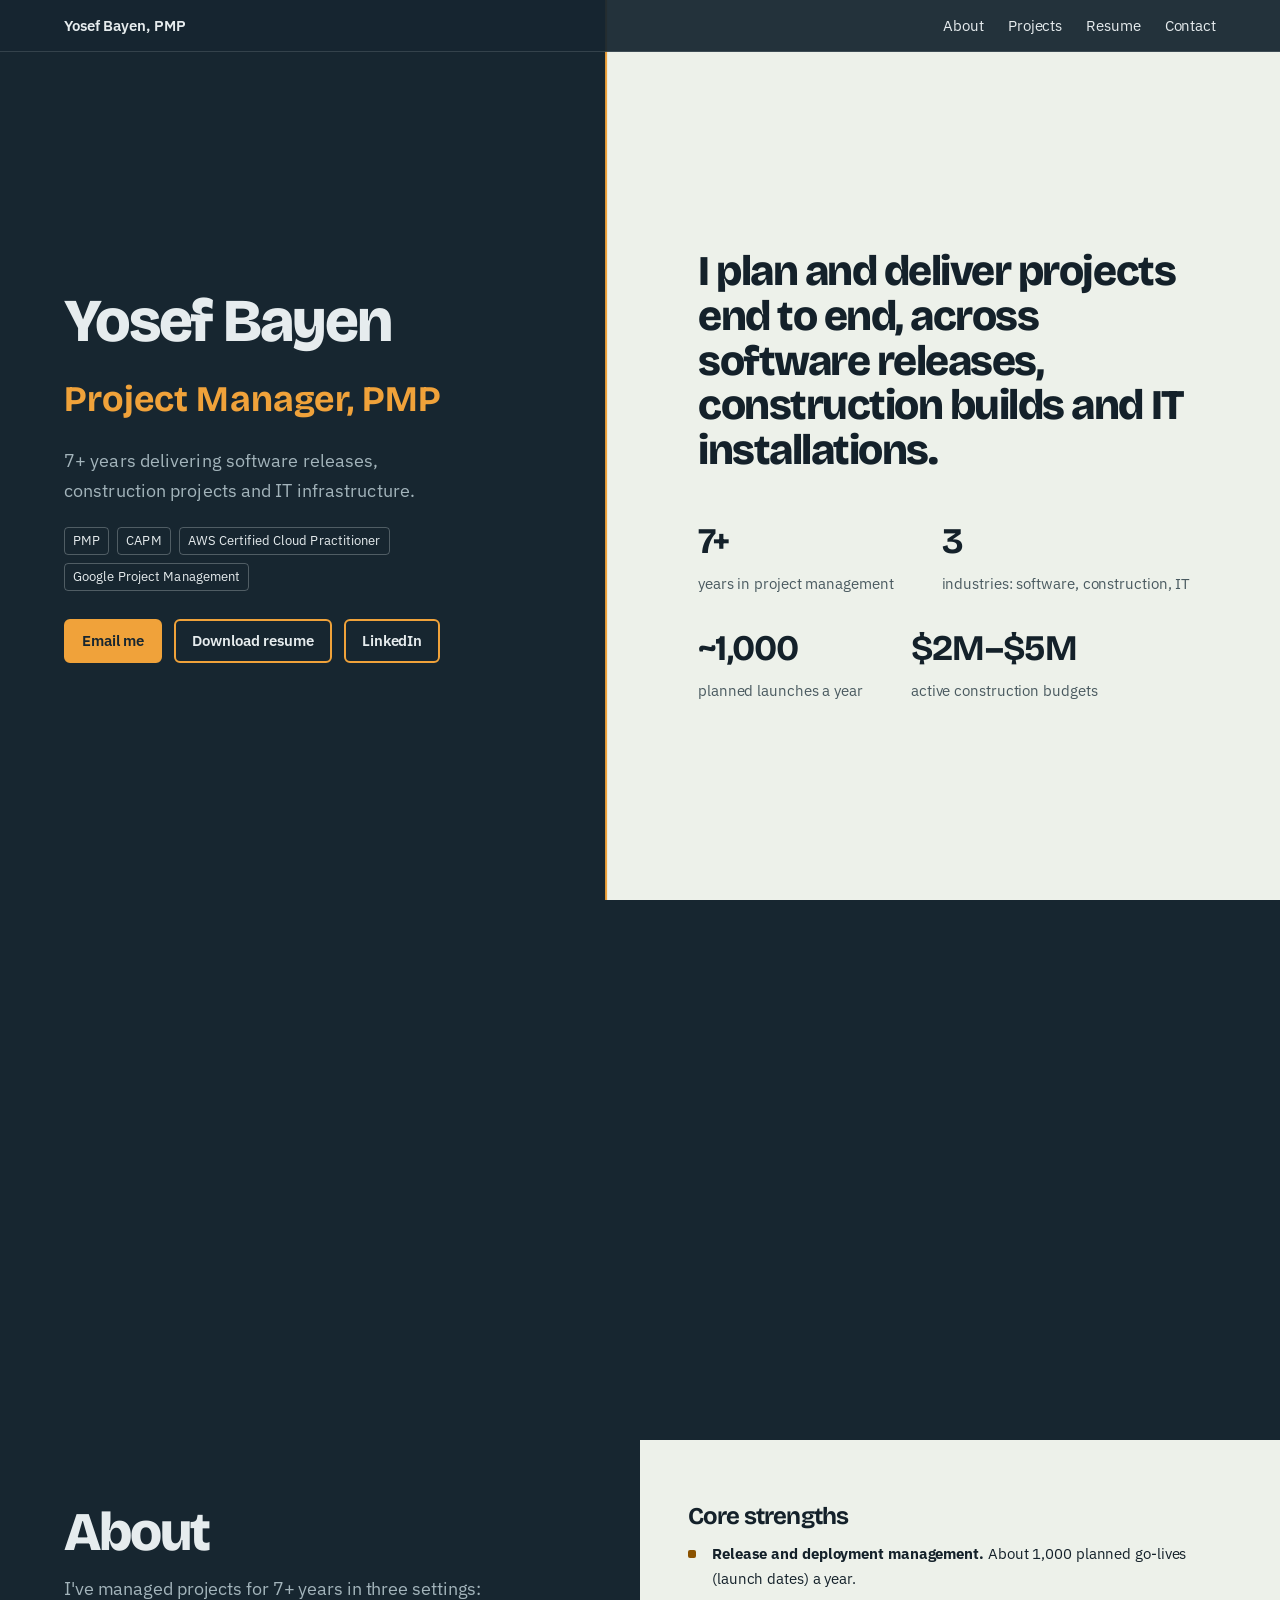
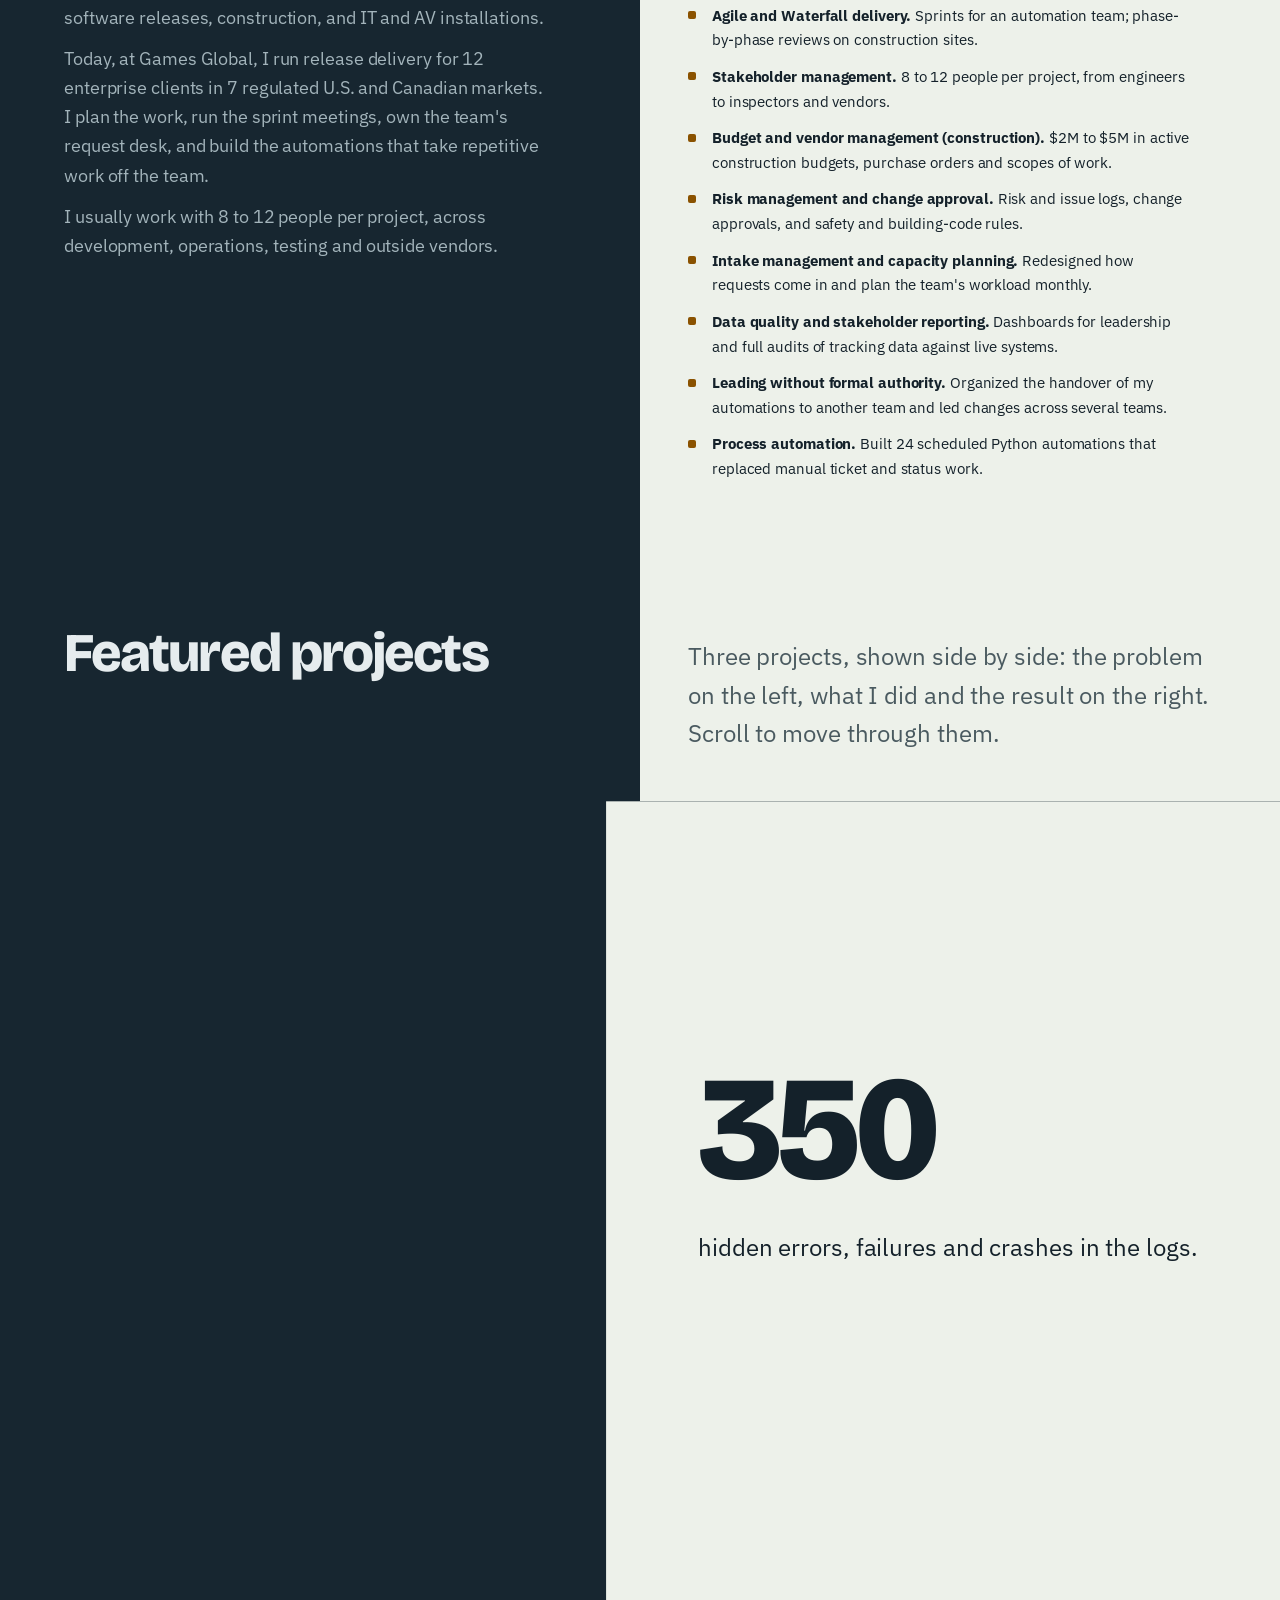
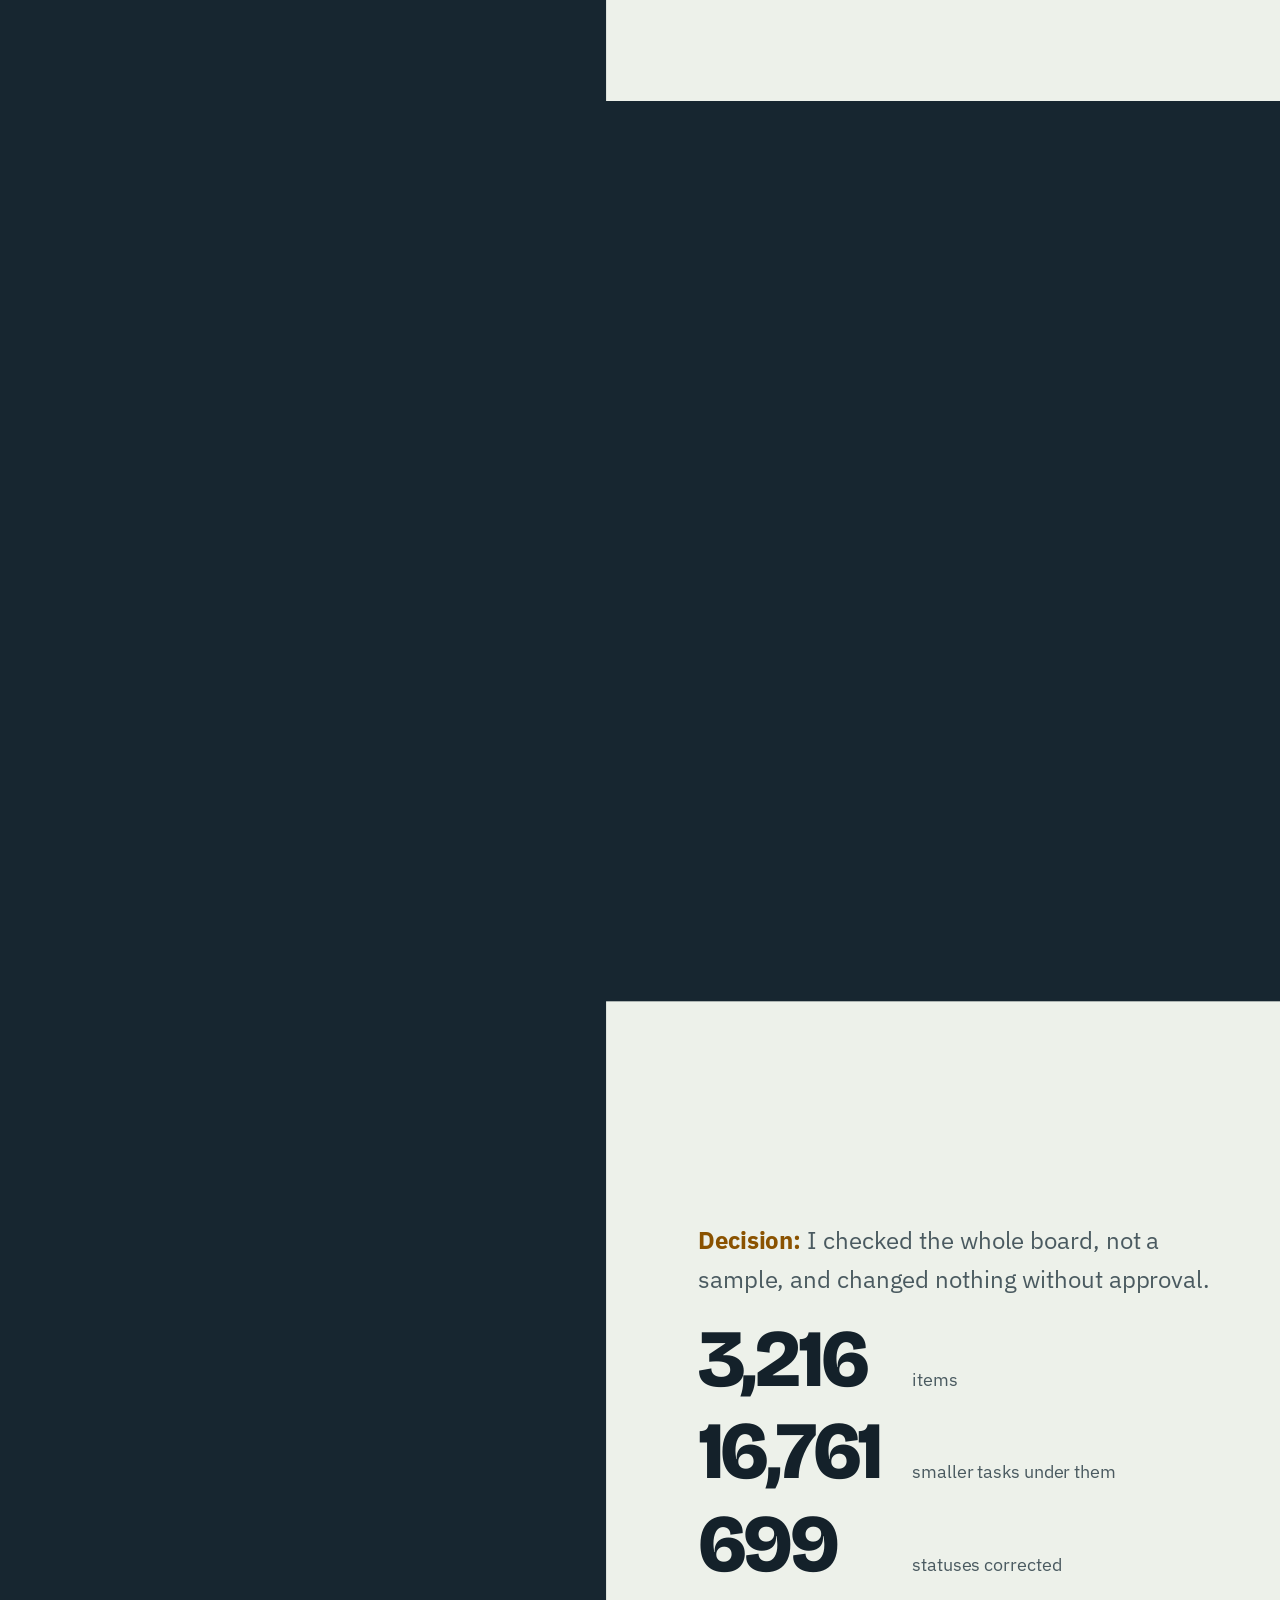
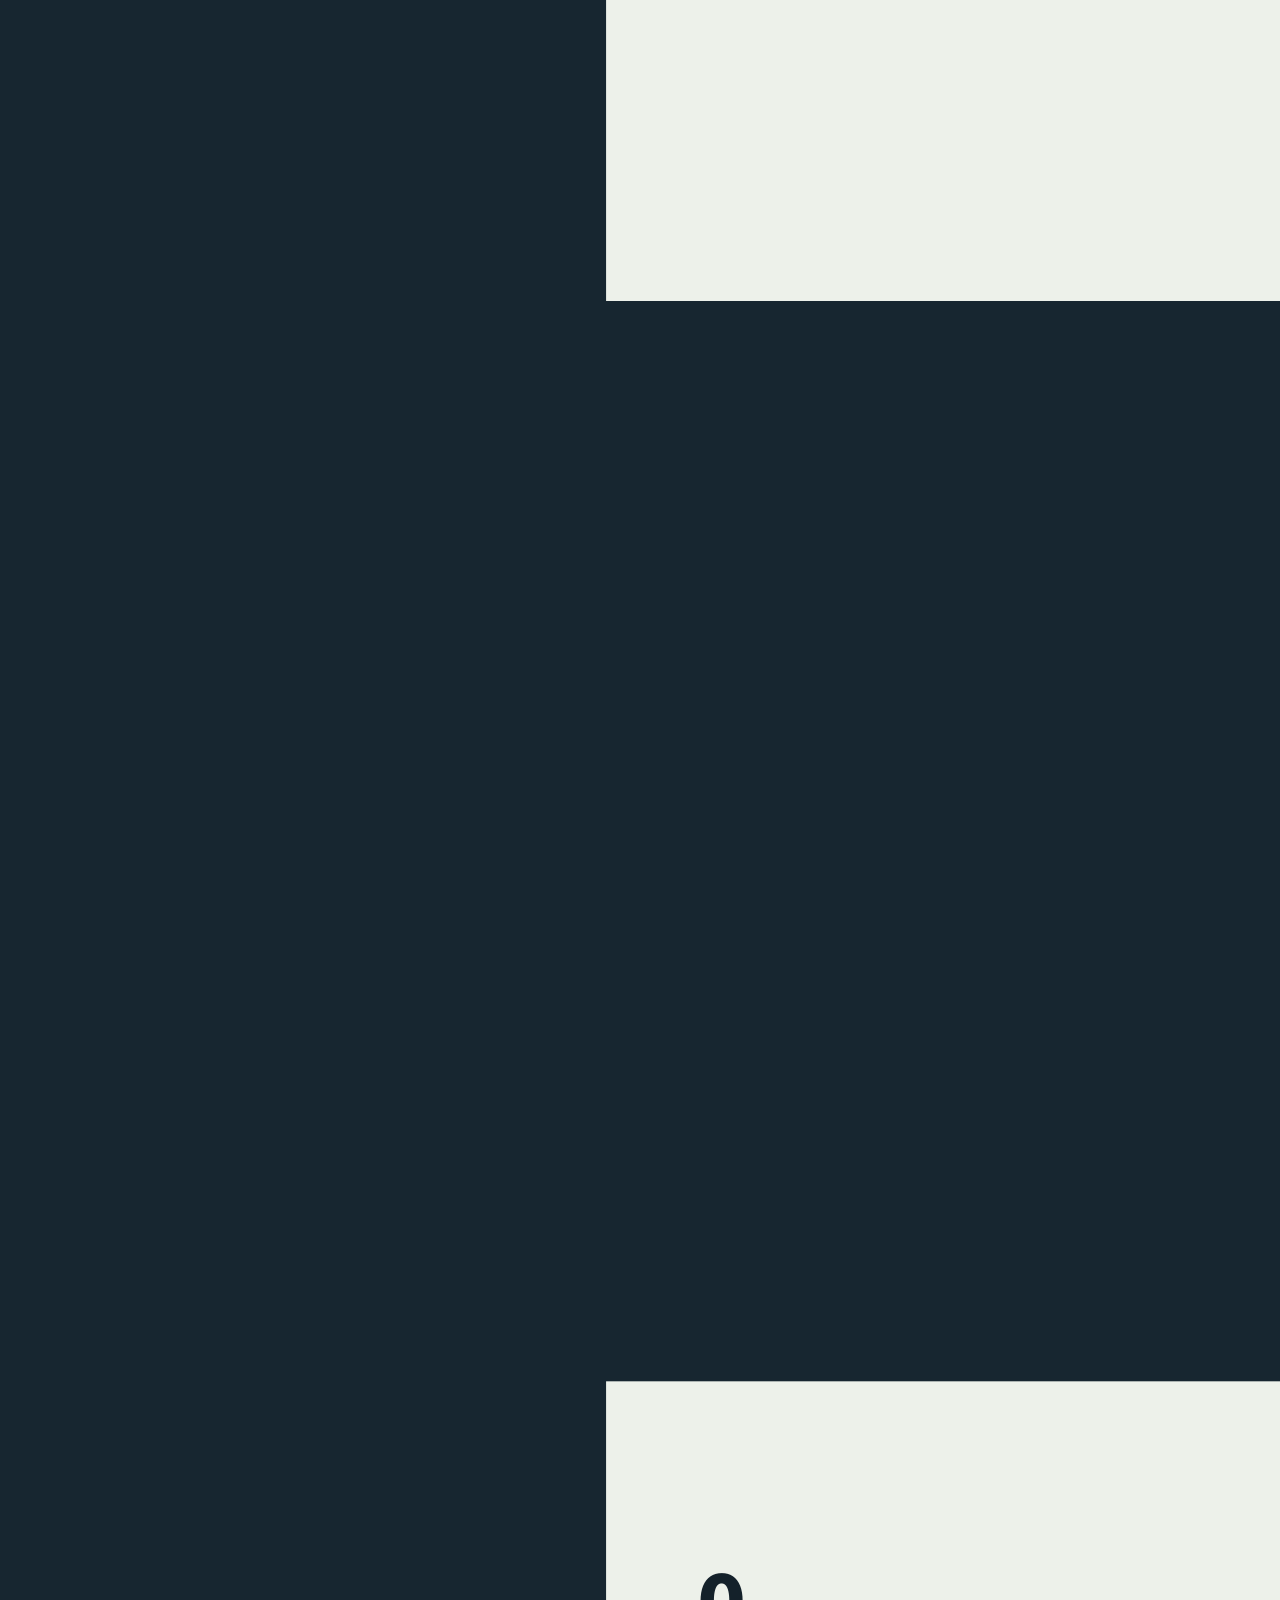
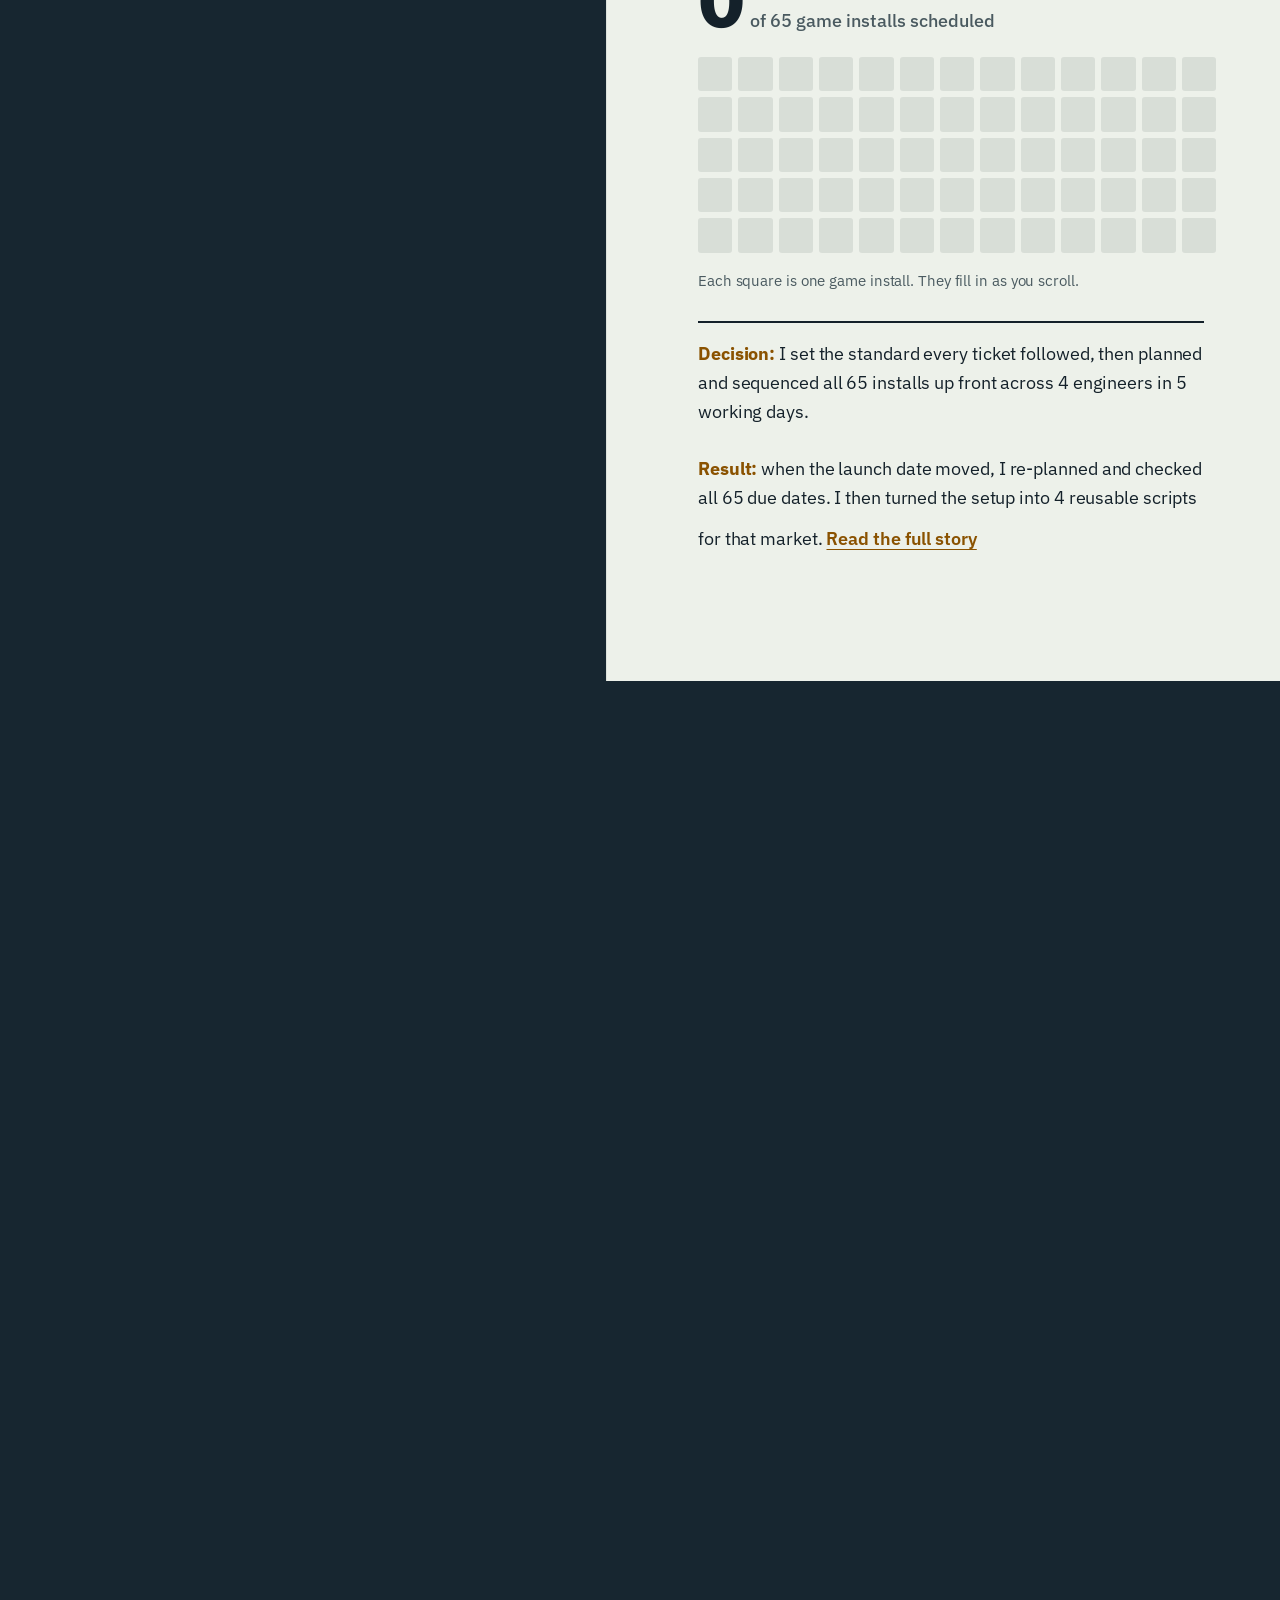
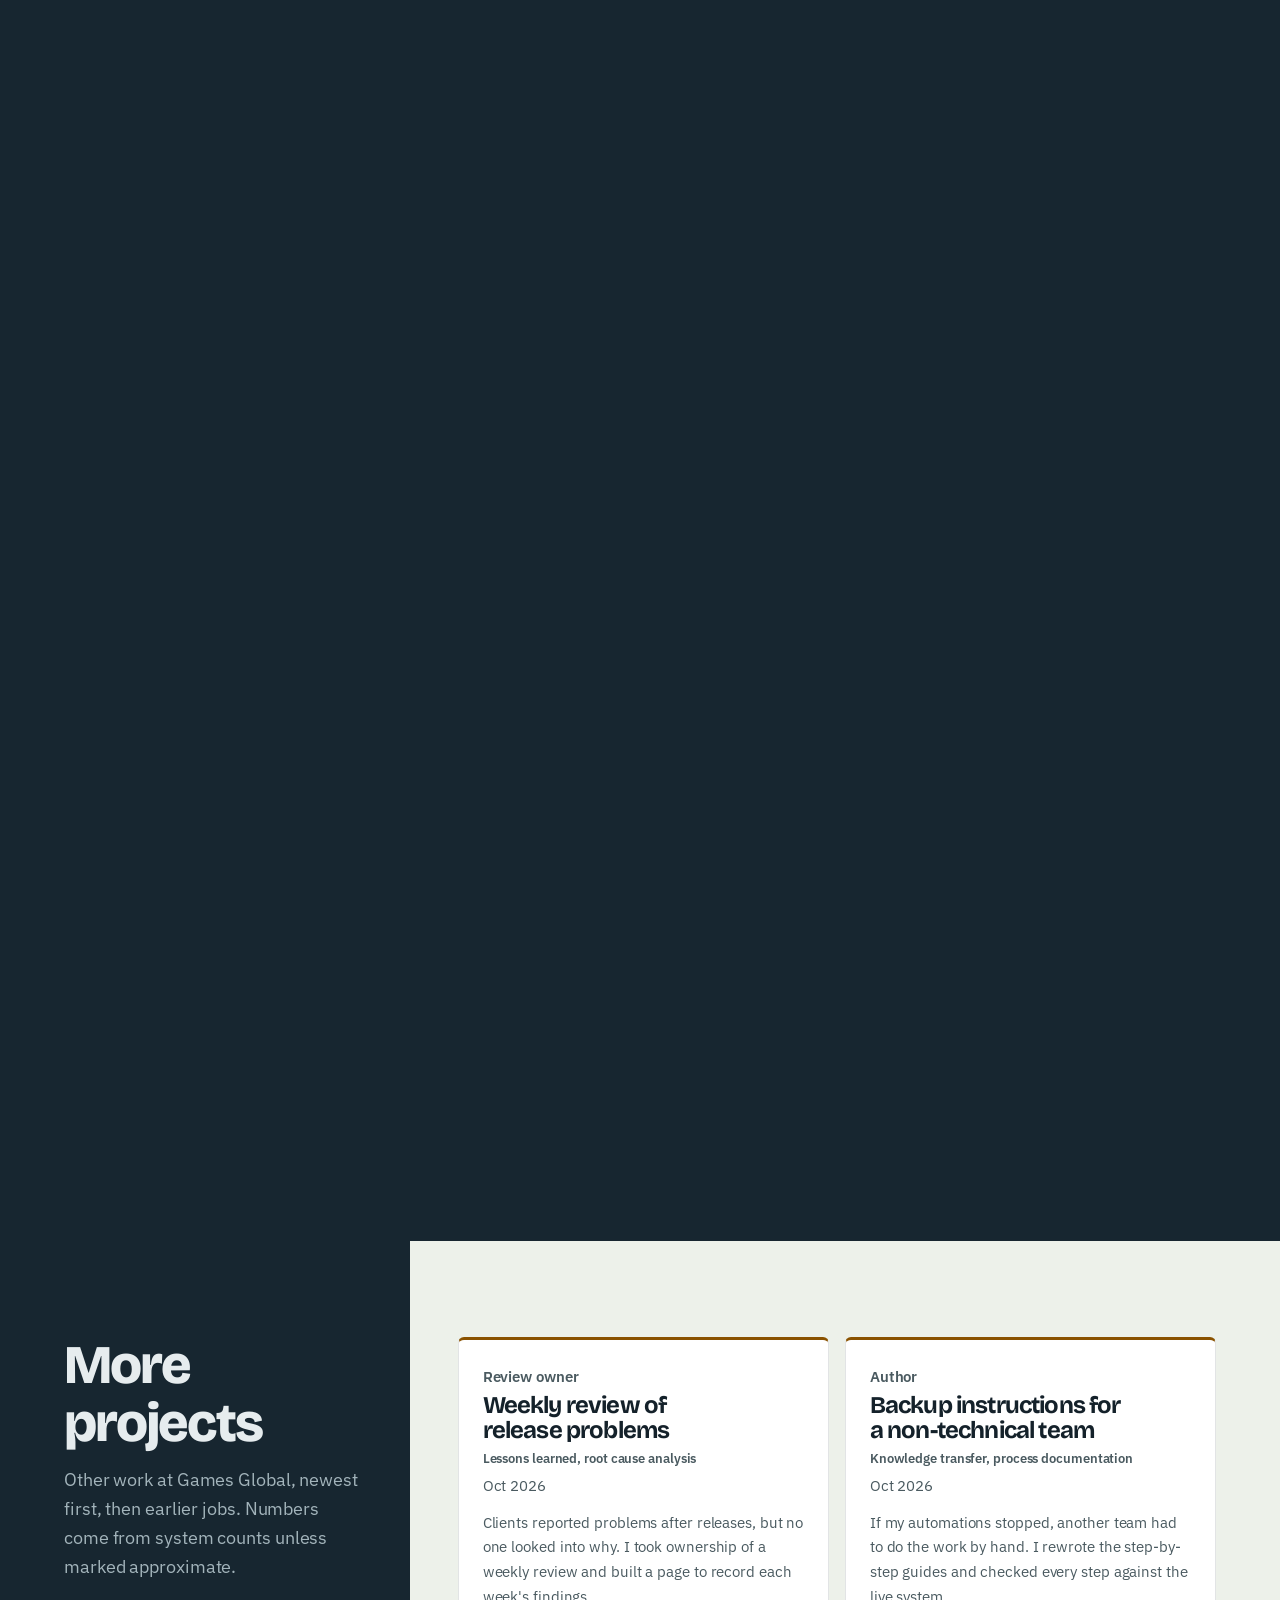
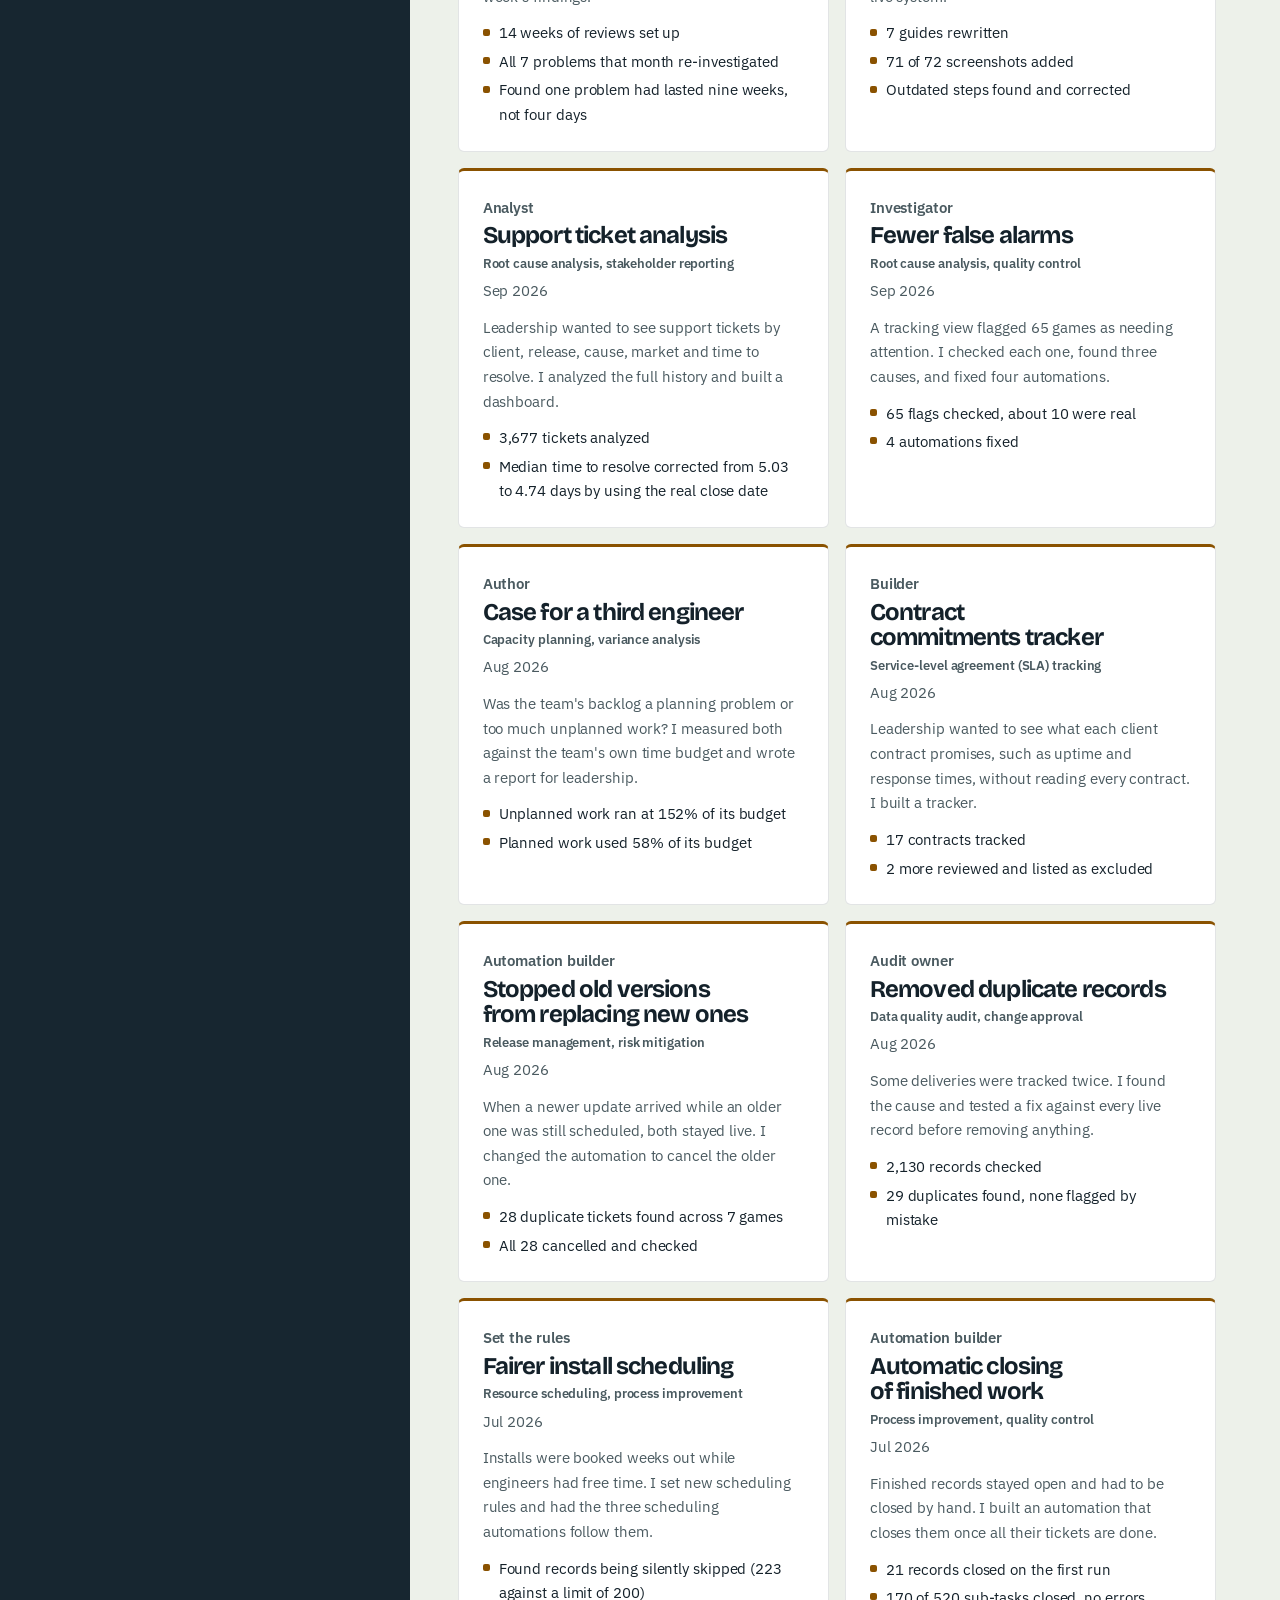
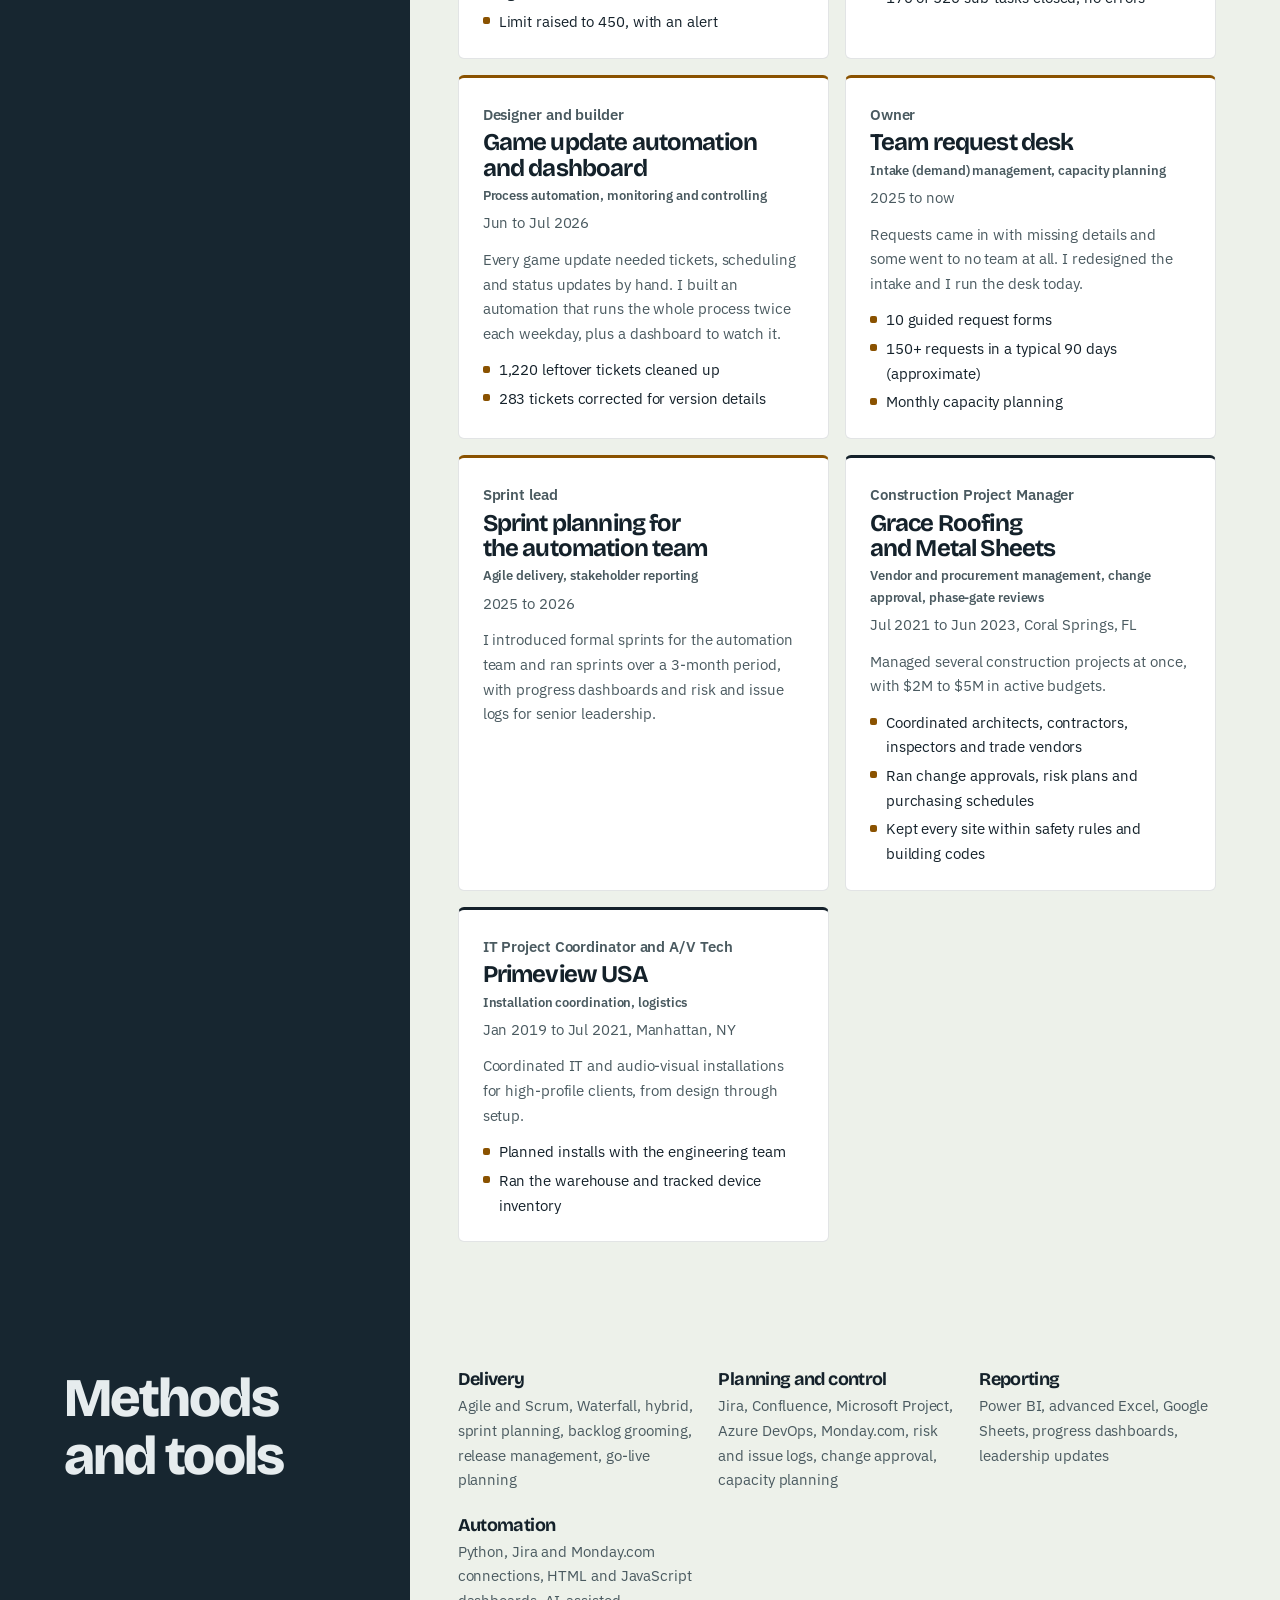
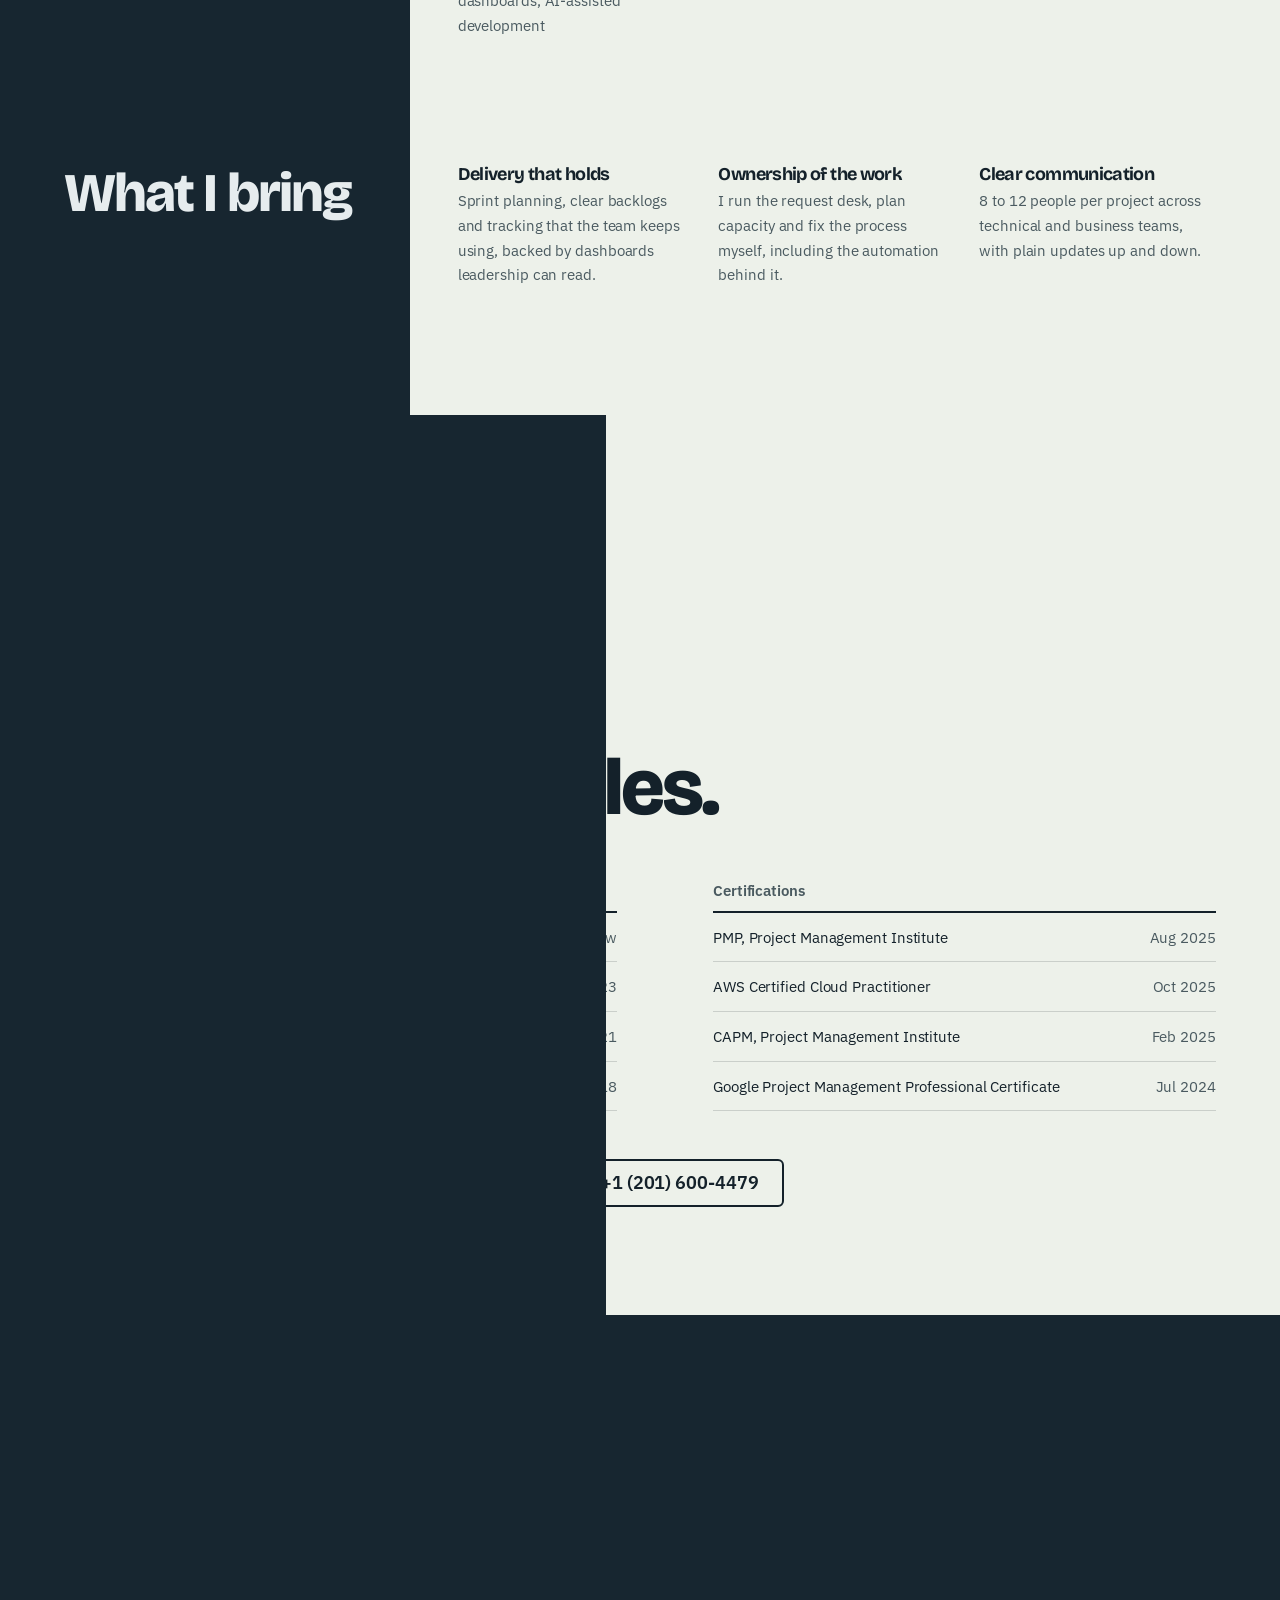
==== index.html @ 8647fb71 "Rebuild portfolio: plain English, original section order, PM vocabulary, resume download, menu, prev" ====
<!doctype html>
<html lang="en">
<head>
<meta charset="utf-8">
<meta name="viewport" content="width=device-width, initial-scale=1, viewport-fit=cover">
<title>Yosef Bayen | Project Manager</title>
<meta name="description" content="Yosef Bayen, PMP. Project manager for software release delivery in regulated markets, with 7+ years of experience.">
<meta property="og:type" content="website">
<meta property="og:title" content="Yosef Bayen | Project Manager, PMP">
<meta property="og:description" content="Yosef Bayen, PMP. Project manager for software release delivery in regulated markets, with 7+ years of experience.">
<meta property="og:url" content="https://ybayen12-beep.github.io/Yosef-s-Portfolio-/">
<meta property="og:image" content="https://ybayen12-beep.github.io/Yosef-s-Portfolio-/og.png">
<meta property="og:image:width" content="1200">
<meta property="og:image:height" content="630">
<meta name="twitter:card" content="summary_large_image">

<link rel="icon" href="data:image/svg+xml,<svg xmlns='http://www.w3.org/2000/svg' viewBox='0 0 32 32'><rect width='16' height='32' fill='%23172630'/><rect x='16' width='16' height='32' fill='%23EDF1EA'/></svg>">
<link rel="preconnect" href="https://fonts.googleapis.com">
<link rel="preconnect" href="https://fonts.gstatic.com" crossorigin>
<link href="https://fonts.googleapis.com/css2?family=Bricolage+Grotesque:opsz,wght@12..96,500;12..96,700;12..96,800&family=IBM+Plex+Sans:wght@400;500;600&display=swap" rel="stylesheet">
<link rel="stylesheet" href="scrollcraft.css">
<style>
  :root {
    --sc-canvas: #172630;  --sc-surface: #1f3340;
    --sc-ink: #e6ecee;     --sc-ink-soft: #a3b4bb;
    --sc-accent: #f0a23a;  --sc-accent-ink: #172630;
    --sc-font-display: "Bricolage Grotesque", system-ui, sans-serif;
    --sc-font-text: "IBM Plex Sans", system-ui, sans-serif;

    --light: #edf1ea; --light-ink: #14212a; --light-soft: #4a5a60; --light-accent: #8a5200;
    --split: 50;
  }

  /* The two grounds. Found is dark, Fixed is light, and the fixed layer is
     clipped at the divider so the balance can tip without moving layout. */
  .found, .fixed { position: absolute; inset: 0; }
  .found { background: var(--sc-canvas); color: var(--sc-ink); }
  .fixed {
    background: var(--light); color: var(--light-ink);
    --sc-ink: var(--light-ink); --sc-ink-soft: var(--light-soft); --sc-accent: var(--light-accent);
    clip-path: inset(0 0 0 calc(var(--split) * 1%));
  }
  .side { position: absolute; top: 0; bottom: 0; display: flex; flex-direction: column; justify-content: center; gap: var(--sc-4); }
  .found .side { left: var(--sc-gutter); width: calc(var(--w, 28vw) - var(--sc-gutter) - var(--sc-6)); }
  .w46 { --w: 46vw; } .w40 { --w: 40vw; } .w34 { --w: 34vw; } .w30 { --w: 30vw; }
  .fixed .side { left: calc(52vw + var(--sc-6)); right: var(--sc-gutter); max-width: 40rem; }

  .when { font-size: var(--sc-t-sm); color: var(--sc-ink-soft); display: flex; gap: var(--sc-3); align-items: center; }
  .status { font-weight: 600; font-size: var(--sc-t-xs); letter-spacing: 0.04em; padding: 2px 8px; border-radius: var(--sc-r-sm); border: 1px solid var(--sc-accent); color: var(--sc-accent); transition: background var(--sc-d-base), color var(--sc-d-base); }
  .is-closed .status { background: var(--sc-accent); color: var(--sc-accent-ink); }

  h1, h2, h3 { font-family: var(--sc-font-display); margin: 0; letter-spacing: var(--sc-track-tight); line-height: var(--sc-leading-tight); text-wrap: balance; }
  .found h2, .found h1 { font-size: var(--sc-t-2xl); font-weight: 700; }
  .found p { margin: 0; color: var(--sc-ink-soft); max-width: 34ch; line-height: 1.68; letter-spacing: 0.005em; }
  .fixed p { margin: 0; max-width: 46ch; }
  .lead-in { font-size: var(--sc-t-lg); color: var(--light-soft); }

  /* Hero: the two headlines read across the divider as one sentence. */
  .hero-name { font-size: clamp(2.4rem, 1.4rem + 3vw, 4.4rem) !important; font-weight: 800 !important; }
  .hero-title { font-family: var(--sc-font-display); font-size: var(--sc-t-xl) !important; font-weight: 700; color: var(--sc-accent) !important; letter-spacing: var(--sc-track-snug); }
  .side { padding-top: 3.25rem; }
  .hero-fix { font-size: clamp(1.6rem, min(1.2rem + 1.8vw, 5.2vh), 3rem); font-weight: 800; font-family: var(--sc-font-display); letter-spacing: var(--sc-track-tight); line-height: var(--sc-leading-tight); color: var(--light-ink); }
  .facts { display: flex; flex-wrap: wrap; gap: var(--sc-5) var(--sc-7); margin-top: var(--sc-5); }
  .facts div { font-size: var(--sc-t-sm); color: var(--light-soft); }
  .facts strong { display: block; font-family: var(--sc-font-display); font-size: var(--sc-t-xl); color: var(--light-ink); letter-spacing: var(--sc-track-snug); }

  .big { display: inline-block; font-family: var(--sc-font-display); font-weight: 800; font-size: clamp(4rem, 2rem + 9vw, 10rem); line-height: 1; letter-spacing: -0.045em; padding-bottom: 0.06em; font-variant-numeric: tabular-nums; }
  .big-label { font-size: var(--sc-t-lg); max-width: 30ch; }
  .fix-line { border-top: 2px solid var(--light-ink); padding-top: var(--sc-4); margin-top: var(--sc-3) !important; }
  .fix-line b { color: var(--light-accent); }

  .scale { display: grid; grid-template-columns: auto 1fr; gap: var(--sc-2) var(--sc-6); align-items: baseline; padding: 0.1em 0.2em 0.1em 0; }
  .scale strong { font-family: var(--sc-font-display); font-weight: 800; font-size: clamp(2.6rem, 1.4rem + 4.6vw, 6rem); letter-spacing: -0.04em; line-height: 1.04; }
  .scale span { font-size: var(--sc-t-base); color: var(--light-soft); }

  /* Peak: the launch board. Blocks land as the act scrolls. */
  .board { display: grid; grid-template-columns: repeat(13, 1fr); gap: 6px; max-width: 34rem; }
  .board i { aspect-ratio: 1; border-radius: 3px; background: color-mix(in oklab, var(--light-ink) 9%, transparent); transform: scale(0.6); opacity: 0.5; transition: transform 260ms var(--sc-ease-out), opacity 260ms var(--sc-ease-out), background-color 260ms; }
  .board i.on { background: var(--light-ink); transform: none; opacity: 1; }
  .board.moved i.on { background: var(--light-accent); }
  .board-key { font-size: var(--sc-t-sm); color: var(--light-soft); }
  .tally { font-family: var(--sc-font-display); font-weight: 800; font-size: var(--sc-t-3xl); letter-spacing: -0.04em; line-height: 1; font-variant-numeric: tabular-nums; }
  .tally small { font-family: var(--sc-font-text); font-weight: 500; font-size: var(--sc-t-base); letter-spacing: 0; color: var(--light-soft); margin-left: var(--sc-2); }

  /* Close: the fixed side owns the screen. */
  .close .fixed .side { left: var(--sc-gutter); right: var(--sc-gutter); max-width: none; display: grid; grid-template-columns: 1.1fr 1fr; gap: var(--sc-7) var(--sc-9); align-content: center; }
  .close h2 { font-size: var(--sc-t-3xl); font-weight: 800; grid-column: 1 / -1; max-width: 18ch; }
  .roles, .certs { list-style: none; margin: 0; padding: 0; border-top: 2px solid var(--light-ink); }
  .roles li, .certs li { display: flex; justify-content: space-between; gap: var(--sc-5); padding: var(--sc-3) 0; border-bottom: 1px solid color-mix(in oklab, var(--light-ink) 16%, transparent); font-size: var(--sc-t-sm); }
  .roles b { font-weight: 600; }
  .roles span:last-child, .certs span:last-child { color: var(--light-soft); white-space: nowrap; }
  .col-h { font-size: var(--sc-t-sm); font-weight: 600; margin: 0 0 var(--sc-2) !important; color: var(--light-soft); }
  .ask { grid-column: 1 / -1; display: flex; flex-wrap: wrap; gap: var(--sc-3); align-items: center; }
  .btn { display: inline-flex; align-items: center; min-height: 48px; padding: 0 var(--sc-5); border-radius: var(--sc-r-sm); font-weight: 600; text-decoration: none; border: 2px solid var(--light-ink); color: var(--light-ink); }
  .btn--solid { background: var(--light-ink); color: var(--light); }
  .btn:hover { background: var(--light-accent); border-color: var(--light-accent); color: var(--light); }
  a:focus-visible { outline: 3px solid var(--light-accent); outline-offset: 3px; }

  /* The divider is the chrome: both labels and the open-ticket count. */
  .divider { position: fixed; inset: 0 auto 0 0; width: 0; z-index: var(--sc-z-chrome); pointer-events: none; will-change: transform; transition: opacity var(--sc-d-slow); }
  .divider::before { content: ""; position: absolute; inset: 0 auto 0 -1px; width: 2px; background: var(--sc-accent); }
  .divider .lab { position: absolute; top: 4.25rem; font-size: var(--sc-t-xs); font-weight: 600; letter-spacing: 0.06em; white-space: nowrap; }
  .divider .lab--l { right: var(--sc-4); color: var(--sc-ink); }
  .divider .lab--r { left: var(--sc-4); color: var(--light-ink); }
  .divider .count { position: absolute; top: 50%; left: 0; transform: translate(-50%, -50%); background: var(--sc-accent); color: var(--sc-accent-ink); font-weight: 600; font-size: var(--sc-t-xs); padding: 6px 10px; border-radius: var(--sc-r-pill); white-space: nowrap; font-variant-numeric: tabular-nums; }
  .divider.gone { opacity: 0; }

  @media (max-width: 760px) {
    .fixed { clip-path: inset(calc(var(--split) * 1%) 0 0 0); }
    .side { justify-content: flex-start; gap: var(--sc-3); }
    .found .side { left: var(--sc-gutter); right: var(--sc-gutter); width: auto; top: var(--sc-8); bottom: auto; }
    .fixed .side { left: var(--sc-gutter); right: var(--sc-gutter); top: calc(50svh + var(--sc-6)); bottom: auto; }
    .found h2, .found h1 { font-size: var(--sc-t-xl); }
    .hero-name { font-size: clamp(2rem, 1.4rem + 2.4vw, 2.6rem) !important; }
    .hero-fix { font-size: var(--sc-t-lg) !important; }
    .hero-title { font-size: var(--sc-t-lg) !important; }
    .found .side { top: var(--sc-6) !important; max-height: calc(var(--split) * 1svh - var(--sc-8)); overflow: hidden; }
    .found p { font-size: var(--sc-t-sm); max-width: none; }
    .fixed p, .big-label { font-size: var(--sc-t-sm); }
    .lead-in { font-size: var(--sc-t-sm); }
    .big { font-size: 4.2rem; }
    .scale strong { font-size: 2.2rem; }
    .scale span { font-size: var(--sc-t-sm); }
    .facts { gap: var(--sc-3) var(--sc-5); margin-top: var(--sc-2); }
    .facts strong { font-size: var(--sc-t-lg); }
    .tally { font-size: var(--sc-t-2xl); }
    .tally small { display: block; margin: 4px 0 0; font-size: var(--sc-t-sm); }
    .board { gap: 4px; max-width: none; }
    .divider { inset: 0 0 auto 0; height: 0; width: auto; }
    .divider::before { inset: -1px 0 auto 0; height: 2px; width: auto; }
    .divider .lab { top: auto; }
    .divider .lab--l { right: auto; left: var(--sc-gutter); bottom: var(--sc-2); }
    .divider .lab--r { left: var(--sc-gutter); top: var(--sc-2); }
    .divider .count { left: auto; right: var(--sc-gutter); top: 0; transform: translateY(-50%); }
    .close .fixed .side { top: var(--sc-6); bottom: auto; grid-template-columns: 1fr; gap: var(--sc-4); }
    .close h2 { font-size: var(--sc-t-xl); }
    .roles li, .certs li { padding: 5px 0; font-size: var(--sc-t-xs); }
    .btn { min-height: 44px; padding: 0 var(--sc-4); font-size: var(--sc-t-sm); }
  }
  @media (prefers-reduced-motion: reduce) {
    .board i { transition: none; transform: none; }
  }

  /* The full log keeps the split: problem column on the dark ground, fix column on the light. */
  .log { position: relative; z-index: 2; padding: var(--sc-8) 0 var(--sc-9); background: linear-gradient(90deg, var(--sc-canvas) 0 32vw, var(--light) 32vw 100%); }
  .log-head, .row { display: grid; grid-template-columns: 32vw 1fr; }
  .log-l { padding: var(--sc-6) var(--sc-7) var(--sc-6) var(--sc-gutter); color: var(--sc-ink); }
  .log-r { padding: var(--sc-6) var(--sc-gutter) var(--sc-6) var(--sc-7); color: var(--light-ink); --sc-ink: var(--light-ink); --sc-ink-soft: var(--light-soft); max-width: 52rem; }
  .log-head h2 { font-size: var(--sc-t-2xl); font-weight: 800; }
  .log-head p { margin: var(--sc-3) 0 0; color: var(--sc-ink-soft); max-width: 34ch; }
  .log-head .log-r p { color: var(--light-soft); max-width: 46ch; }
  .log-head--sub { margin-top: var(--sc-8); }
  .row { border-top: 1px solid color-mix(in oklab, var(--light-ink) 14%, transparent); }
  .row .log-l { border-top: 1px solid color-mix(in oklab, var(--sc-ink) 14%, transparent); margin-top: -1px; }
  .row h3 { font-size: var(--sc-t-lg); font-weight: 700; margin-top: var(--sc-2); }
  .row .log-l p { margin: var(--sc-2) 0 0; color: var(--sc-ink-soft); font-size: var(--sc-t-sm); max-width: 36ch; }
  .row .log-r p { margin: 0 0 var(--sc-3); max-width: 60ch; }
  .row ul { margin: 0; padding: 0; list-style: none; display: grid; gap: var(--sc-2); }
  .row li { position: relative; padding-left: var(--sc-5); font-size: var(--sc-t-sm); }
  .row li::before { content: ""; position: absolute; left: 0; top: 0.55em; width: 8px; height: 8px; border-radius: 2px; background: var(--light-accent); }
  .tools p { font-size: var(--sc-t-sm); }
  .when .role { color: var(--sc-accent); font-weight: 600; }
  .story { display: inline-block; margin-top: var(--sc-3); font-weight: 600; color: var(--light-accent); }
  .divider.in-log .count, .divider.in-log .lab { opacity: 0; }
  .divider.in-hero .lab { opacity: 0; }
  .divider .lab { transition: opacity var(--sc-d-base); }
  .log--half { background: linear-gradient(90deg, var(--sc-canvas) 0 50vw, var(--light) 50vw 100%); padding: var(--sc-6) 0 var(--sc-8); }
  .log--half .log-head, .log--half .row { grid-template-columns: 50vw 1fr; }
  .log--half .row h3 { margin-top: 0; }
  [id] { scroll-margin-top: 3.5rem; }

  @media (max-width: 760px) {
    .log { background: var(--light); padding: 0; }
    .log-head, .row { grid-template-columns: 1fr; }
    .log-l { background: var(--sc-canvas); padding: var(--sc-5) var(--sc-gutter); }
    .log-r { padding: var(--sc-5) var(--sc-gutter) var(--sc-6); }
    .row .log-l p, .log-head p { max-width: none; }
    .divider.in-log { opacity: 0; }
    .log-r:empty { display: none; }
    .log--half { background: var(--light); }
    .log--half .log-head, .log--half .row { grid-template-columns: 1fr; }
    .log--half .row h3, .log--half .log-head .log-l { text-align: left; }
    .log--half .log-head p { margin-left: 0; }
  }

  /* Top menu: name, sections, resume and contact, always one tap away. */
  .topnav { position: fixed; inset: 0 0 auto 0; z-index: calc(var(--sc-z-chrome) + 1); display: flex; justify-content: space-between; align-items: center; gap: var(--sc-4); padding: 0 var(--sc-gutter); height: 3.25rem; background: color-mix(in oklab, var(--sc-canvas) 94%, transparent); color: #e6ecee; font-size: var(--sc-t-sm); border-bottom: 1px solid color-mix(in oklab, #e6ecee 14%, transparent); }
  .topnav a { text-decoration: none; color: inherit; }
  .topnav a:hover { color: #f0a23a; }
  .topnav__name { font-weight: 600; }
  .topnav__links { display: flex; gap: var(--sc-5); }
  .topnav a:focus-visible { outline: 3px solid #f0a23a; outline-offset: 3px; }
  .hero-cta { display: flex; flex-wrap: wrap; gap: var(--sc-3); margin-top: var(--sc-3); }
  .hbtn { display: inline-flex; align-items: center; min-height: 44px; padding: 0 var(--sc-4); border-radius: var(--sc-r-sm); border: 2px solid #f0a23a; color: #e6ecee; font-weight: 600; text-decoration: none; font-size: var(--sc-t-sm); }
  .hbtn--solid { background: #f0a23a; color: #172630; }
  .hbtn:hover { background: #e6ecee; border-color: #e6ecee; color: #172630; }
  .hbtn:focus-visible { outline: 3px solid #f0a23a; outline-offset: 3px; }
  @media (max-width: 760px) {
    .topnav { height: 2.75rem; }
    .side { padding-top: 0; }
    .topnav__name { display: none; }
    .topnav__links { gap: var(--sc-4); width: 100%; justify-content: space-between; }
    .found .side { top: calc(var(--sc-6) + 2.75rem) !important; }
    .hero-cta { margin-top: var(--sc-1); }
    .hbtn { min-height: 40px; padding: 0 var(--sc-3); font-size: var(--sc-t-xs); }
    .close .fixed .side { top: calc(var(--sc-6) + 2.75rem); }
  }

  /* About, cards, tools: the original site's layout inside the split. */
  .log--half .log-head .log-l p { max-width: 44ch; }
  .log--half .log-head .log-l p + p { margin-top: var(--sc-3); }
  .col-title { font-size: var(--sc-t-lg); font-weight: 700; margin-bottom: var(--sc-3); }
  .strengths { list-style: none; margin: 0; padding: 0; display: grid; gap: var(--sc-3); max-width: 46ch; }
  .strengths li { font-size: var(--sc-t-sm); padding-left: var(--sc-5); position: relative; }
  .strengths li::before { content: ""; position: absolute; left: 0; top: 0.55em; width: 8px; height: 8px; border-radius: 2px; background: var(--light-accent); }
  .log--intro { padding: var(--sc-4) 0; }
  .log--intro .log-r .lead-in { max-width: 44ch; color: var(--light-soft); }
  .log--cards .log-r { max-width: none; }
  .cards { display: grid; grid-template-columns: repeat(auto-fill, minmax(18rem, 1fr)); gap: var(--sc-4); }
  .card { background: #fff; border: 1px solid color-mix(in oklab, var(--light-ink) 12%, transparent); border-top: 3px solid var(--light-accent); border-radius: var(--sc-r-sm); padding: var(--sc-5); }
  .card--past { border-top-color: var(--light-ink); }
  .card-role { font-size: var(--sc-t-xs); font-weight: 600; color: var(--light-accent); margin: 0 0 var(--sc-1) !important; }
  .card h3 { font-size: var(--sc-t-lg); font-weight: 700; margin: 0; }
  .card-date { font-size: var(--sc-t-xs); color: var(--light-soft); margin: var(--sc-1) 0 var(--sc-3) !important; }
  .card p { font-size: var(--sc-t-sm); margin: 0; }
  .card ul { list-style: none; margin: var(--sc-3) 0 0; padding: 0; display: grid; gap: var(--sc-1); }
  .card li { font-size: var(--sc-t-sm); padding-left: var(--sc-4); position: relative; }
  .card li::before { content: ""; position: absolute; left: 0; top: 0.55em; width: 7px; height: 7px; border-radius: 2px; background: var(--light-accent); }
  .toolgrid { display: grid; grid-template-columns: repeat(auto-fit, minmax(13rem, 1fr)); gap: var(--sc-5); }
  .toolgrid h3 { font-size: var(--sc-t-base); font-weight: 700; margin-bottom: var(--sc-1); }
  .toolgrid p { font-size: var(--sc-t-sm); color: var(--light-soft); margin: 0; }
  .hero-certs { display: flex; flex-wrap: wrap; gap: var(--sc-2); margin: var(--sc-1) 0 0 !important; }
  .hero-certs span { font-size: var(--sc-t-xs); border: 1px solid color-mix(in oklab, #e6ecee 28%, transparent); border-radius: 4px; padding: 2px 8px; color: #e6ecee; }
  @media (max-width: 760px) {
    .log--half .log-head .log-l p { margin-left: 0; max-width: none; }
    .log--cards { background: var(--light); }
    .cards { grid-template-columns: 1fr; }
    .hero-certs { display: none; }
  }
  .fix-line--2 { border-top: 0; padding-top: 0; }
  .lead-in b, .fix-line b { color: var(--light-accent); }
  .card-tags { font-size: var(--sc-t-xs) !important; color: var(--light-soft); font-weight: 600; margin: var(--sc-1) 0 0 !important; }
  .pm-tags { font-size: var(--sc-t-xs); font-weight: 600; color: var(--sc-accent); letter-spacing: 0.02em; margin: 0 !important; }
</style>
</head>
<body>

<nav class="topnav" aria-label="Main">
  <a class="topnav__name" href="#top">Yosef Bayen, PMP</a>
  <div class="topnav__links">
    <a href="#about">About</a>
    <a href="#projects">Projects</a>
    <a href="Yosef-Bayen-Resume.pdf" download>Resume</a>
    <a href="#contact">Contact</a>
  </div>
</nav>

<div class="divider" aria-hidden="true">
  <span class="lab lab--l">The problem</span>
  <span class="lab lab--r">What I did</span>
</div>

<main id="top">

  <!-- A1 hero: the split, established. Greet cues so the landing screen is full. -->
  <section data-sc-act="pin" data-sc-span="1.6" aria-label="Introduction">
    <div data-sc-stage>
      <div class="found w46">
        <div class="side" data-sc-cue="0 1 0 0.2">
          <h1 class="hero-name" data-sc-kinetic="lines">Yosef Bayen</h1>
          <p class="hero-title">Project Manager, PMP</p>
          <p>7+ years delivering software releases, construction projects and IT infrastructure.</p>
          <p class="hero-certs"><span>PMP</span><span>CAPM</span><span>AWS Certified Cloud Practitioner</span><span>Google Project Management</span></p>
          <div class="hero-cta"><a class="hbtn hbtn--solid" href="mailto:ybayen12@gmail.com">Email me</a><a class="hbtn" href="Yosef-Bayen-Resume.pdf" download>Download resume</a><a class="hbtn" href="https://www.linkedin.com/in/yosef-bayen-pmp-3b3341198/" target="_blank" rel="noopener">LinkedIn</a></div>
        </div>
      </div>
      <div class="fixed">
        <div class="side" data-sc-cue="0 1 0 0.2">
          <p class="hero-fix">I plan and deliver projects end to end, across software releases, construction builds and IT installations.</p>
          <div class="facts">
            <div><strong>7+</strong>years in project management</div>
            <div><strong>3</strong>industries: software, construction, IT</div>
            <div><strong>~1,000</strong>planned launches a year</div>
            <div><strong>$2M–$5M</strong>active construction budgets</div>
          </div>
        </div>
      </div>
    </div>
  </section>


  <!-- About: the original site's profile block, in the hero's 50/50 split. -->
  <section class="log log--half" id="about" data-sc-act="flow" aria-labelledby="about-h">
    <div class="log-head">
      <div class="log-l"><h2 id="about-h">About</h2>
        <p>I've managed projects for 7+ years in three settings: software releases, construction, and IT and AV installations.</p>
        <p>Today, at Games Global, I run release delivery for 12 enterprise clients in 7 regulated U.S. and Canadian markets. I plan the work, run the sprint meetings, own the team's request desk, and build the automations that take repetitive work off the team.</p>
        <p>I usually work with 8 to 12 people per project, across development, operations, testing and outside vendors.</p>
      </div>
      <div class="log-r">
        <h3 class="col-title">Core strengths</h3>
        <ul class="strengths">
          <li><b>Release and deployment management.</b> About 1,000 planned go-lives (launch dates) a year.</li>
          <li><b>Agile and Waterfall delivery.</b> Sprints for an automation team; phase-by-phase reviews on construction sites.</li>
          <li><b>Stakeholder management.</b> 8 to 12 people per project, from engineers to inspectors and vendors.</li>
          <li><b>Budget and vendor management (construction).</b> $2M to $5M in active construction budgets, purchase orders and scopes of work.</li>
          <li><b>Risk management and change approval.</b> Risk and issue logs, change approvals, and safety and building-code rules.</li>
          <li><b>Intake management and capacity planning.</b> Redesigned how requests come in and plan the team's workload monthly.</li>
          <li><b>Data quality and stakeholder reporting.</b> Dashboards for leadership and full audits of tracking data against live systems.</li>
          <li><b>Leading without formal authority.</b> Organized the handover of my automations to another team and led changes across several teams.</li>
          <li><b>Process automation.</b> Built 24 scheduled Python automations that replaced manual ticket and status work.</li>
        </ul>
      </div>
    </div>
  </section>

  <!-- Intro to the featured projects, so the split format explains itself. -->
  <section class="log log--half log--intro" id="projects" data-sc-act="flow" aria-labelledby="feat-h">
    <div class="log-head">
      <div class="log-l"><h2 id="feat-h">Featured projects</h2></div>
      <div class="log-r"><p class="lead-in">Three projects, shown side by side: the problem on the left, what I did and the result on the right. Scroll to move through them.</p></div>
    </div>
  </section>

  <!-- A2: count. Hidden failures. -->
  <section id="work" data-sc-act="pin" data-sc-span="2.0" data-ticket aria-label="Automation health">
    <div data-sc-stage>
      <div class="found w40">
        <div class="side" data-sc-cue="0 1 0 0.2">
          <div class="when"><span>June 2026</span><span class="status">Problem</span></div>
          <p class="pm-tags">Issue containment, root cause analysis</p>
          <h2 class="problem">The automations reported healthy while failing.</h2>
          <p>The health check only confirmed that a job ran, not that it did the right work. One scheduling job was doing nothing while the dashboard stayed green.</p>
        </div>
      </div>
      <div class="fixed">
        <div class="side">
          <div data-sc-cue="0.04 1 0.12 0.2"><span class="big" data-sc-count="0 350" data-sc-count-at="0.08 0.42">350</span></div>
          <p class="big-label" data-sc-cue="0.1 1 0.12 0.2">hidden errors, failures and crashes in the logs.</p>
          <p class="fix-line" data-sc-cue="0.46 1 0.12 0.2"><b>Decision:</b> I paused every automation rather than let silent failures keep running, checked all 16 programs, and fixed the riskiest first.</p>
          <p class="fix-line fix-line--2" data-sc-cue="0.58 1 0.12 0.2"><b>Result:</b> a daily health check now runs with the automations. <a class="story" href="case-automation-suite.html">Read the full story</a></p>
        </div>
      </div>
    </div>
  </section>

  <!-- A3: reveal. The board audit. Quieter than the peak that follows. -->
  <section data-sc-act="pin" data-sc-span="2.2" data-ticket aria-label="Tracking board audit">
    <div data-sc-stage>
      <div class="found w34">
        <div class="side" data-sc-cue="0 1 0 0.2">
          <div class="when"><span>September 2026</span><span class="status">Problem</span></div>
          <p class="pm-tags">Data quality audit, change approval</p>
          <h2 class="problem">The team's tracking board didn't match reality.</h2>
          <p>The automation set each item's status once, when it was created, and never updated it.</p>
        </div>
      </div>
      <div class="fixed">
        <div class="side">
          <p class="lead-in" data-sc-cue="0.02 1 0.1 0.2"><b>Decision:</b> I checked the whole board, not a sample, and changed nothing without approval.</p>
          <div data-sc-reveal="left" data-sc-reveal-at="0.08 0.4">
            <div class="scale">
              <strong>3,216</strong><span>items</span>
              <strong>16,761</strong><span>smaller tasks under them</span>
              <strong>699</strong><span>statuses corrected</span>
            </div>
          </div>
          <p class="fix-line" data-sc-cue="0.48 1 0.12 0.2"><b>Result:</b> 699 statuses corrected after approval. I built a second review into my own process; it caught 114 of my updates that were wrong, and I reversed them. <a class="story" href="case-board-audit.html">Read the full story</a></p>
        </div>
      </div>
    </div>
  </section>

  <!-- A4 PEAK: the launch board fills to 65. Largest span on the page. -->
  <section data-sc-act="pin" data-sc-span="3.4" data-ticket data-launch aria-label="New market launch">
    <div data-sc-stage>
      <div class="found w30">
        <div class="side" data-sc-cue="0 1 0 0.2">
          <div class="when"><span>Aug to Sep 2026</span><span class="status">Problem</span></div>
          <p class="pm-tags">Go-live planning, resource scheduling</p>
          <h2 class="problem">Launching a new regulated state, with no test system.</h2>
          <p>Every game had to be live and tracked before launch day, with no place to rehearse. Then the launch date moved.</p>
        </div>
      </div>
      <div class="fixed">
        <div class="side">
          <p class="tally" data-sc-cue="0.02 1 0.1 0.2"><span id="tally">65</span><small>of 65 game installs scheduled</small></p>
          <div class="board" id="board" data-sc-cue="0.02 1 0.1 0.2" role="img" aria-label="65 game installs, scheduled across 4 engineers in 5 working days"></div>
          <p class="board-key" data-sc-cue="0.02 1 0.1 0.2">Each square is one game install. They fill in as you scroll.</p>
          <p class="fix-line" data-sc-cue="0.62 1 0.1 0.2"><b>Decision:</b> I set the standard every ticket followed, then planned and sequenced all 65 installs up front across 4 engineers in 5 working days.</p>
          <p class="fix-line fix-line--2" data-sc-cue="0.72 1 0.1 0.2"><b>Result:</b> when the launch date moved, I re-planned and checked all 65 due dates. I then turned the setup into 4 reusable scripts for that market. <a class="story" href="case-market-launch.html">Read the full story</a></p>
        </div>
      </div>
    </div>
  </section>

  <!-- More projects, tools and what I bring: the original site's layout, on the light side of the split. -->
  <section class="log log--cards" id="work-log" data-sc-act="flow" aria-labelledby="log-h">
    <div class="log-head">
      <div class="log-l"><h2 id="log-h">More projects</h2><p>Other work at Games Global, newest first, then earlier jobs. Numbers come from system counts unless marked approximate.</p></div>
      <div class="log-r">
        <div class="cards">
          <article class="card" data-sc-in><p class="card-role">Review owner</p><h3>Weekly review of release problems</h3><p class="card-tags">Lessons learned, root cause analysis</p><p class="card-date">Oct 2026</p><p>Clients reported problems after releases, but no one looked into why. I took ownership of a weekly review and built a page to record each week's findings.</p><ul><li>14 weeks of reviews set up</li><li>All 7 problems that month re-investigated</li><li>Found one problem had lasted nine weeks, not four days</li></ul></article>
          <article class="card" data-sc-in><p class="card-role">Author</p><h3>Backup instructions for a non-technical team</h3><p class="card-tags">Knowledge transfer, process documentation</p><p class="card-date">Oct 2026</p><p>If my automations stopped, another team had to do the work by hand. I rewrote the step-by-step guides and checked every step against the live system.</p><ul><li>7 guides rewritten</li><li>71 of 72 screenshots added</li><li>Outdated steps found and corrected</li></ul></article>
          <article class="card" data-sc-in><p class="card-role">Analyst</p><h3>Support ticket analysis</h3><p class="card-tags">Root cause analysis, stakeholder reporting</p><p class="card-date">Sep 2026</p><p>Leadership wanted to see support tickets by client, release, cause, market and time to resolve. I analyzed the full history and built a dashboard.</p><ul><li>3,677 tickets analyzed</li><li>Median time to resolve corrected from 5.03 to 4.74 days by using the real close date</li></ul></article>
          <article class="card" data-sc-in><p class="card-role">Investigator</p><h3>Fewer false alarms</h3><p class="card-tags">Root cause analysis, quality control</p><p class="card-date">Sep 2026</p><p>A tracking view flagged 65 games as needing attention. I checked each one, found three causes, and fixed four automations.</p><ul><li>65 flags checked, about 10 were real</li><li>4 automations fixed</li></ul></article>
          <article class="card" data-sc-in><p class="card-role">Author</p><h3>Case for a third engineer</h3><p class="card-tags">Capacity planning, variance analysis</p><p class="card-date">Aug 2026</p><p>Was the team's backlog a planning problem or too much unplanned work? I measured both against the team's own time budget and wrote a report for leadership.</p><ul><li>Unplanned work ran at 152% of its budget</li><li>Planned work used 58% of its budget</li></ul></article>
          <article class="card" data-sc-in><p class="card-role">Builder</p><h3>Contract commitments tracker</h3><p class="card-tags">Service-level agreement (SLA) tracking</p><p class="card-date">Aug 2026</p><p>Leadership wanted to see what each client contract promises, such as uptime and response times, without reading every contract. I built a tracker.</p><ul><li>17 contracts tracked</li><li>2 more reviewed and listed as excluded</li></ul></article>
          <article class="card" data-sc-in><p class="card-role">Automation builder</p><h3>Stopped old versions from replacing new ones</h3><p class="card-tags">Release management, risk mitigation</p><p class="card-date">Aug 2026</p><p>When a newer update arrived while an older one was still scheduled, both stayed live. I changed the automation to cancel the older one.</p><ul><li>28 duplicate tickets found across 7 games</li><li>All 28 cancelled and checked</li></ul></article>
          <article class="card" data-sc-in><p class="card-role">Audit owner</p><h3>Removed duplicate records</h3><p class="card-tags">Data quality audit, change approval</p><p class="card-date">Aug 2026</p><p>Some deliveries were tracked twice. I found the cause and tested a fix against every live record before removing anything.</p><ul><li>2,130 records checked</li><li>29 duplicates found, none flagged by mistake</li></ul></article>
          <article class="card" data-sc-in><p class="card-role">Set the rules</p><h3>Fairer install scheduling</h3><p class="card-tags">Resource scheduling, process improvement</p><p class="card-date">Jul 2026</p><p>Installs were booked weeks out while engineers had free time. I set new scheduling rules and had the three scheduling automations follow them.</p><ul><li>Found records being silently skipped (223 against a limit of 200)</li><li>Limit raised to 450, with an alert</li></ul></article>
          <article class="card" data-sc-in><p class="card-role">Automation builder</p><h3>Automatic closing of finished work</h3><p class="card-tags">Process improvement, quality control</p><p class="card-date">Jul 2026</p><p>Finished records stayed open and had to be closed by hand. I built an automation that closes them once all their tickets are done.</p><ul><li>21 records closed on the first run</li><li>170 of 520 sub-tasks closed, no errors</li></ul></article>
          <article class="card" data-sc-in><p class="card-role">Designer and builder</p><h3>Game update automation and dashboard</h3><p class="card-tags">Process automation, monitoring and controlling</p><p class="card-date">Jun to Jul 2026</p><p>Every game update needed tickets, scheduling and status updates by hand. I built an automation that runs the whole process twice each weekday, plus a dashboard to watch it.</p><ul><li>1,220 leftover tickets cleaned up</li><li>283 tickets corrected for version details</li></ul></article>
          <article class="card" data-sc-in><p class="card-role">Owner</p><h3>Team request desk</h3><p class="card-tags">Intake (demand) management, capacity planning</p><p class="card-date">2025 to now</p><p>Requests came in with missing details and some went to no team at all. I redesigned the intake and I run the desk today.</p><ul><li>10 guided request forms</li><li>150+ requests in a typical 90 days (approximate)</li><li>Monthly capacity planning</li></ul></article>
          <article class="card" data-sc-in><p class="card-role">Sprint lead</p><h3>Sprint planning for the automation team</h3><p class="card-tags">Agile delivery, stakeholder reporting</p><p class="card-date">2025 to 2026</p><p>I introduced formal sprints for the automation team and ran sprints over a 3-month period, with progress dashboards and risk and issue logs for senior leadership.</p></article>
          <article class="card card--past" data-sc-in><p class="card-role">Construction Project Manager</p><h3>Grace Roofing and Metal Sheets</h3><p class="card-tags">Vendor and procurement management, change approval, phase-gate reviews</p><p class="card-date">Jul 2021 to Jun 2023, Coral Springs, FL</p><p>Managed several construction projects at once, with $2M to $5M in active budgets.</p><ul><li>Coordinated architects, contractors, inspectors and trade vendors</li><li>Ran change approvals, risk plans and purchasing schedules</li><li>Kept every site within safety rules and building codes</li></ul></article>
          <article class="card card--past" data-sc-in><p class="card-role">IT Project Coordinator and A/V Tech</p><h3>Primeview USA</h3><p class="card-tags">Installation coordination, logistics</p><p class="card-date">Jan 2019 to Jul 2021, Manhattan, NY</p><p>Coordinated IT and audio-visual installations for high-profile clients, from design through setup.</p><ul><li>Planned installs with the engineering team</li><li>Ran the warehouse and tracked device inventory</li></ul></article>
        </div>
      </div>
    </div>

    <div class="log-head log-head--sub">
      <div class="log-l"><h2>Methods and tools</h2></div>
      <div class="log-r">
        <div class="toolgrid">
          <div><h3>Delivery</h3><p>Agile and Scrum, Waterfall, hybrid, sprint planning, backlog grooming, release management, go-live planning</p></div>
          <div><h3>Planning and control</h3><p>Jira, Confluence, Microsoft Project, Azure DevOps, Monday.com, risk and issue logs, change approval, capacity planning</p></div>
          <div><h3>Reporting</h3><p>Power BI, advanced Excel, Google Sheets, progress dashboards, leadership updates</p></div>
          <div><h3>Automation</h3><p>Python, Jira and Monday.com connections, HTML and JavaScript dashboards, AI-assisted development</p></div>
        </div>
      </div>
    </div>

    <div class="log-head log-head--sub">
      <div class="log-l"><h2>What I bring</h2></div>
      <div class="log-r">
        <div class="toolgrid toolgrid--3">
          <div><h3>Delivery that holds</h3><p>Sprint planning, clear backlogs and tracking that the team keeps using, backed by dashboards leadership can read.</p></div>
          <div><h3>Ownership of the work</h3><p>I run the request desk, plan capacity and fix the process myself, including the automation behind it.</p></div>
          <div><h3>Clear communication</h3><p>8 to 12 people per project across technical and business teams, with plain updates up and down.</p></div>
        </div>
      </div>
    </div>
  </section>

  <!-- A5 close: the divider sweeps away and the fixed side owns the screen. -->
  <section class="close" id="contact" data-sc-act="pin" data-sc-span="1.7" data-close aria-label="Experience and contact">
    <div data-sc-stage>
      <div class="found"></div>
      <div class="fixed">
        <div class="side">
          <h2 data-sc-cue="0.3">Open to project and program management roles.</h2>
          <div data-sc-cue="0.36">
            <p class="col-h">Experience</p>
            <ul class="roles">
              <li><span><b>Games Global</b>, Project Manager</span><span>2023 to now</span></li>
              <li><span><b>Grace Roofing and Metal Sheets</b>, Construction PM</span><span>2021 to 2023</span></li>
              <li><span><b>Primeview USA</b>, IT Project Coordinator</span><span>2019 to 2021</span></li>
              <li><span><b>Bergen Community College</b>, A.S. Business</span><span>2016 to 2018</span></li>
            </ul>
          </div>
          <div data-sc-cue="0.4">
            <p class="col-h">Certifications</p>
            <ul class="certs">
              <li><span>PMP, Project Management Institute</span><span>Aug 2025</span></li>
              <li><span>AWS Certified Cloud Practitioner</span><span>Oct 2025</span></li>
              <li><span>CAPM, Project Management Institute</span><span>Feb 2025</span></li>
              <li><span>Google Project Management Professional Certificate</span><span>Jul 2024</span></li>
            </ul>
          </div>
          <div class="ask" data-sc-cue="0.2">
            <a class="btn btn--solid" href="mailto:ybayen12@gmail.com">Email Yosef</a>
            <a class="btn" href="Yosef-Bayen-Resume.pdf" download>Download resume</a>
            <a class="btn" href="https://www.linkedin.com/in/yosef-bayen-pmp-3b3341198/" target="_blank" rel="noopener">LinkedIn</a>
            <a class="btn" href="tel:+12016004479">+1 (201) 600-4479</a>
          </div>
        </div>
      </div>
    </div>
  </section>

</main>

<script src="scrollcraft.js"></script>
<script>
  ScrollCraft.mount(document.body);

  // Signature move: each fixed problem closes its ticket and tips the balance.
  // The divider moves 6% toward Found per closed ticket, then the close sweeps it off.
  (function () {
    var root = document.documentElement;
    var tickets = Array.prototype.slice.call(document.querySelectorAll('[data-ticket]'));
    var closeAct = document.querySelector('[data-close]');
    var launch = document.querySelector('[data-launch]');
    var board = document.getElementById('board');
    var tally = document.getElementById('tally');
    var divider = document.querySelector('.divider');
    var hero = document.querySelector('[data-sc-act]');
    var logSecs = Array.prototype.slice.call(document.querySelectorAll('.log'));
    var small = matchMedia('(max-width: 760px)');
    var TOTAL = 65, blocks = [];
    for (var i = 0; i < TOTAL; i++) { var b = document.createElement('i'); board.appendChild(b); blocks.push(b); }

    function p(el) { return parseFloat(el.style.getPropertyValue('--sc-p')) || 0; }
    function ease(t) { return t < 0.5 ? 2 * t * t : 1 - Math.pow(-2 * t + 2, 2) / 2; }
    var last = '', lastN = -1, cur = 50, target = 50;

    function frame() {
      var closed = 0;
      tickets.forEach(function (t) {
        // A ticket closes once its fix line is showing, and stays closed once passed.
        var done = p(t) > 0.55 || t.getBoundingClientRect().bottom < innerHeight * 0.5;
        t.classList.toggle('is-closed', done);
        var st = t.querySelector('.status'); if (st) st.textContent = done ? 'Solved' : 'Problem';
        if (done) closed++;
      });
      target = 50 - 6 * closed;
      cur += (target - cur) * 0.12;
      var split = cur;
      if (closeAct.getBoundingClientRect().top < innerHeight) split *= 1 - ease(Math.min(p(closeAct) / 0.28, 1));
      root.style.setProperty('--split', split.toFixed(2));

      divider.classList.toggle('gone', split < 1);
      divider.classList.toggle('in-hero', hero.getBoundingClientRect().bottom > innerHeight * 0.5);
      divider.classList.toggle('in-log', logSecs.some(function (el) { var r = el.getBoundingClientRect(); return r.top < innerHeight * 0.6 && r.bottom > 52; }));
      divider.style.transform = small.matches
        ? 'translate3d(0,' + (split / 100 * innerHeight).toFixed(1) + 'px,0)'
        : 'translate3d(' + (split / 100 * innerWidth).toFixed(1) + 'px,0,0)';

      // Peak: blocks land between 8% and 60% of the act, then recolour on the date move.
      var lp = p(launch), passed = launch.getBoundingClientRect().bottom < 0;
      var n = passed ? TOTAL : Math.round(Math.max(0, Math.min(1, (lp - 0.08) / 0.52)) * TOTAL);
      if (n !== lastN) {
        for (var k = 0; k < TOTAL; k++) blocks[k].classList.toggle('on', k < n);
        tally.textContent = n; lastN = n;
      }
      board.classList.toggle('moved', lp > 0.7 || passed);
      requestAnimationFrame(frame);
    }
    requestAnimationFrame(frame);
  })();
</script>
</body>
</html>
---- scrollcraft.css ----
/* ============================================================================
   scrollcraft.css: the taste floor
   ----------------------------------------------------------------------------
   Two layers, and the split matters:

     TOKENS   what you override per brand. Colour roles, the type ramp, the
              spacing scale, elevation, motion. A brand is ~12 values.
     DEVICES  what the engine drives. Do not restyle these to taste; they are
              the mechanism. Style your own markup instead.

   Nothing here draws a "component". There are no card, badge, or pill classes,
   because a stylesheet that ships those is how every page built on it ends up
   with the same shapes. You get a floor and a vocabulary; the composition is
   yours.
   ========================================================================== */

/* ---------------------------------------------------------------- tokens -- */
:root {
  /* --- colour roles. Override these six and the page is rebranded. -------- */
  --sc-canvas:      #08090b;   /* the page ground. Drift interpolates this.   */
  --sc-surface:     #101217;   /* anything raised off the ground             */
  --sc-ink:         #f4f2ef;   /* primary text                               */
  --sc-ink-soft:    #9a9ba1;   /* secondary text. Tinted, never flat gray.   */
  --sc-accent:      #d8ff3e;   /* ONE accent. It owns a region, not confetti. */
  --sc-accent-ink:  #08090b;   /* text that sits on the accent               */

  --sc-hairline:    color-mix(in oklab, var(--sc-ink) 12%, transparent);
  --sc-hairline-strong: color-mix(in oklab, var(--sc-ink) 22%, transparent);

  /* --- type. Two families max. Display carries voice, text carries prose. - */
  --sc-font-display: "Instrument Sans", "Geist", system-ui, sans-serif;
  --sc-font-text:    "Geist", system-ui, sans-serif;
  --sc-font-mono:    "Geist Mono", ui-monospace, monospace;

  /* Fluid ramp. Tracking tightens as size grows because a face set at 6rem
     with 0 tracking reads loose; this is optical correction, not decoration. */
  --sc-t-xs:   clamp(0.75rem, 0.72rem + 0.15vw, 0.82rem);
  --sc-t-sm:   clamp(0.875rem, 0.84rem + 0.18vw, 0.95rem);
  --sc-t-base: clamp(1rem, 0.96rem + 0.22vw, 1.125rem);
  --sc-t-lg:   clamp(1.2rem, 1.1rem + 0.5vw, 1.5rem);
  --sc-t-xl:   clamp(1.6rem, 1.35rem + 1.2vw, 2.25rem);
  --sc-t-2xl:  clamp(2.1rem, 1.6rem + 2.4vw, 3.4rem);
  --sc-t-3xl:  clamp(2.8rem, 1.9rem + 4.2vw, 5rem);
  --sc-t-4xl:  clamp(3.4rem, 1.9rem + 6.6vw, 7.5rem);

  --sc-track-tight:  -0.035em;
  --sc-track-snug:   -0.02em;
  --sc-track-normal: -0.005em;
  --sc-track-wide:    0.08em;

  --sc-leading-none: 0.94;
  --sc-leading-tight: 1.06;
  --sc-leading-body: 1.62;

  --sc-measure: 62ch;

  /* --- space. 4px base: the useful middle steps an 8-only scale misses. --- */
  --sc-1: 0.25rem;  --sc-2: 0.5rem;   --sc-3: 0.75rem;  --sc-4: 1rem;
  --sc-5: 1.5rem;   --sc-6: 2rem;     --sc-7: 3rem;     --sc-8: 4rem;
  --sc-9: 6rem;     --sc-10: 8rem;    --sc-11: 12rem;

  /* Section rhythm is fluid so a phone doesn't inherit desktop air. */
  --sc-section: clamp(4.5rem, 9vw, 11rem);
  --sc-gutter:  clamp(1.25rem, 5vw, 5.5rem);
  --sc-maxw:    82rem;

  /* --- radius. Pick one scale for the page and hold it. ------------------- */
  --sc-r-sm: 6px;  --sc-r-md: 12px;  --sc-r-lg: 20px;  --sc-r-pill: 999px;

  /* --- elevation. Every shadow has an offset AND a soft blur, and is tinted
         to the canvas hue. A zero-offset coloured halo is decoration, not
         depth, so there isn't one here. ---------------------------------- */
  --sc-shadow-color: 220 40% 2%;
  --sc-e1: 0 1px 2px hsl(var(--sc-shadow-color) / 0.28),
           0 2px 6px -1px hsl(var(--sc-shadow-color) / 0.20);
  --sc-e2: 0 2px 4px hsl(var(--sc-shadow-color) / 0.24),
           0 8px 18px -4px hsl(var(--sc-shadow-color) / 0.30);
  --sc-e3: 0 4px 8px hsl(var(--sc-shadow-color) / 0.22),
           0 18px 40px -8px hsl(var(--sc-shadow-color) / 0.38),
           0 48px 90px -24px hsl(var(--sc-shadow-color) / 0.30);

  /* Edge light: a 1px top highlight sells a raised surface better than any
     amount of blur, because real raised things catch light on their lip. */
  --sc-edge: inset 0 1px 0 color-mix(in oklab, var(--sc-ink) 10%, transparent);

  /* --- motion. Built-in CSS easings are too weak for UI. ------------------ */
  --sc-ease-out:    cubic-bezier(0.23, 1, 0.32, 1);
  --sc-ease-in-out: cubic-bezier(0.77, 0, 0.175, 1);
  --sc-ease-drawer: cubic-bezier(0.32, 0.72, 0, 1);
  --sc-d-fast: 160ms;  --sc-d-base: 240ms;  --sc-d-slow: 420ms;

  --sc-z-stage: 1; --sc-z-copy: 20; --sc-z-chrome: 60;
}

/* --------------------------------------------------------------- reset -- */
*, *::before, *::after { box-sizing: border-box; }
html { -webkit-text-size-adjust: 100%; scroll-behavior: smooth; }
@media (prefers-reduced-motion: reduce) { html { scroll-behavior: auto; } }

body {
  margin: 0;
  background: var(--sc-canvas);
  color: var(--sc-ink);
  font-family: var(--sc-font-text);
  font-size: var(--sc-t-base);
  line-height: var(--sc-leading-body);
  letter-spacing: var(--sc-track-normal);
  -webkit-font-smoothing: antialiased;
  text-rendering: optimizeLegibility;
  font-synthesis-weight: none;
  overflow-x: clip;
}
img, video, canvas, svg { display: block; max-width: 100%; }
button, input, select, textarea { font: inherit; color: inherit; }

/* ------------------------------------------------- the browser surfaces --
   The parts you did not draw still carry the design. Selection, caret, focus
   ring, scrollbar and tabular numerals all ship with defaults that belong to no
   design system. Theming them is the cheapest signal that a page was built
   rather than assembled, and it is the step that gets skipped most reliably. */
::selection { background: var(--sc-accent); color: var(--sc-accent-ink); }
:root { caret-color: var(--sc-accent); accent-color: var(--sc-accent); }
:focus-visible {
  outline: 2px solid var(--sc-accent);
  outline-offset: 3px;
  border-radius: var(--sc-r-sm);
}
:where(a) { color: inherit; text-decoration-thickness: 1px; text-underline-offset: 0.22em; }
@supports (scrollbar-color: auto) {
  html { scrollbar-color: color-mix(in oklab, var(--sc-ink) 26%, transparent) transparent; scrollbar-width: thin; }
}
:where(table, .sc-nums, [data-sc-count]) { font-variant-numeric: tabular-nums; }

/* ----------------------------------------------------------- typography -- */
.sc-display {
  font-family: var(--sc-font-display);
  font-weight: 500;
  line-height: var(--sc-leading-none);
  letter-spacing: var(--sc-track-tight);
  text-wrap: balance;
  margin: 0;
}
.sc-display--xl { font-size: var(--sc-t-4xl); }
.sc-display--lg { font-size: var(--sc-t-3xl); }
.sc-display--md { font-size: var(--sc-t-2xl); letter-spacing: var(--sc-track-snug); }
.sc-lede {
  font-size: var(--sc-t-lg);
  line-height: 1.44;
  letter-spacing: var(--sc-track-snug);
  color: var(--sc-ink);
  max-width: 46ch;
  text-wrap: pretty;
  margin: 0;
}
.sc-body { max-width: var(--sc-measure); color: var(--sc-ink-soft); text-wrap: pretty; margin: 0; }
.sc-label {
  font-family: var(--sc-font-mono);
  font-size: var(--sc-t-xs);
  letter-spacing: var(--sc-track-wide);
  text-transform: uppercase;
  color: var(--sc-ink-soft);
}

/* ---------------------------------------------------------------- layout -- */
.sc-wrap { width: 100%; max-width: var(--sc-maxw); margin-inline: auto; padding-inline: var(--sc-gutter); }
.sc-section { padding-block: var(--sc-section); }
/* More space above a heading than below it: the gap belongs to the boundary,
   not to the pair. */
.sc-stack > * + * { margin-top: var(--sc-4); }
.sc-stack > :is(h1,h2,h3) { margin-top: var(--sc-7); }
.sc-stack > :is(h1,h2,h3):first-child { margin-top: 0; }
.sc-rule { height: 1px; border: 0; background: var(--sc-hairline); margin: 0; }

/* =============================================================== DEVICES ==
   Driven by the engine. Restyle your own markup, not these.                */

.sc-act--pinned { position: relative; }
.sc-stage {
  position: sticky; top: 0;
  height: 100vh; height: 100svh;
  overflow: clip;
  z-index: var(--sc-z-stage);
}

/* scrub / sequence media */
.sc-stage :is(video[data-sc-scrub], canvas[data-sc-sequence], .sc-stage__poster) {
  position: absolute; inset: 0;
  width: 100%; height: 100%;
  object-fit: cover;
}
video[data-sc-scrub] { opacity: 0; transition: opacity 380ms var(--sc-ease-out); }
.sc-has-clip video[data-sc-scrub] { opacity: 1; }
/* The poster is a live frame-holder, not a placeholder: it stays up until a
   real video frame has painted, which is what stops the blank-stage flash. */
.sc-stage__poster { z-index: 0; transition: opacity 380ms var(--sc-ease-out); }
.sc-has-clip .sc-stage__poster { opacity: 0; }

/* A scrim only where text sits. A full-frame darkening layer flattens the
   image everywhere to fix contrast in one corner. */
.sc-scrim {
  position: absolute; inset: 0; pointer-events: none; z-index: 1;
  background: linear-gradient(
    var(--sc-scrim-angle, 180deg),
    color-mix(in oklab, var(--sc-canvas) var(--sc-scrim-a, 78%), transparent) 0%,
    color-mix(in oklab, var(--sc-canvas) 30%, transparent) 42%,
    transparent 68%);
}
/* Point the scrim at the copy. A scrim gradient that darkens the top while the
   copy sits at the bottom fixes contrast nowhere and flattens the image
   everywhere, which is the most common way text-over-video goes wrong. */
.sc-scrim--bottom { --sc-scrim-angle: 0deg; }
.sc-scrim--left   { --sc-scrim-angle: 90deg; }
.sc-scrim--right  { --sc-scrim-angle: 270deg; }

/* Corner scrims, for copy anchored to a corner. An edge gradient has to darken
   a whole band across the frame to cover one corner; a corner gradient puts the
   density where the text is and leaves the rest of the image alone. Pair with
   .sc-copy--lead / .sc-copy--trail. */
.sc-scrim--lead {
  background: linear-gradient(to top right,
    color-mix(in oklab, var(--sc-canvas) 94%, transparent) 0%,
    color-mix(in oklab, var(--sc-canvas) 72%, transparent) 30%,
    color-mix(in oklab, var(--sc-canvas) 30%, transparent) 52%,
    transparent 72%);
}
.sc-scrim--trail {
  background: linear-gradient(to top left,
    color-mix(in oklab, var(--sc-canvas) 94%, transparent) 0%,
    color-mix(in oklab, var(--sc-canvas) 72%, transparent) 30%,
    color-mix(in oklab, var(--sc-canvas) 30%, transparent) 52%,
    transparent 72%);
}
/* A band across the bottom, for copy that spans the full width of the frame.
   That is what both corner anchors become below 860px, and it is also the right
   shape whenever the copy block is wider than a corner. */
.sc-scrim--band {
  background: linear-gradient(to top,
    color-mix(in oklab, var(--sc-canvas) 94%, transparent) 0%,
    color-mix(in oklab, var(--sc-canvas) 74%, transparent) 22%,
    color-mix(in oklab, var(--sc-canvas) 30%, transparent) 42%,
    transparent 58%);
}
.sc-scrim--vignette {
  background: radial-gradient(120% 90% at 50% 45%, transparent 40%,
              color-mix(in oklab, var(--sc-canvas) 70%, transparent) 100%);
}

/* copy over a stage.
   max-width is in rem, never ch. A `ch` on this container resolves against the
   CONTAINER's font-size (body size), not the display size of the heading inside
   it, so `max-width: 20ch` here silently produces a ~180px column and wraps a
   hero headline to six lines. Set a ch measure on the text element itself. */
.sc-copy {
  position: absolute; z-index: var(--sc-z-copy);
  inset-inline: var(--sc-gutter);
  max-width: min(46rem, 76vw);
  will-change: opacity, transform;
}
.sc-copy--lead   { left: var(--sc-gutter); bottom: clamp(3rem, 12vh, 9rem); }
/* inset-inline FIRST. It is the shorthand for left+right, so declaring it after
   `left: 50%` resets left to auto and the block drifts off the left edge. */
.sc-copy--center { inset-inline: auto; left: 50%; top: 50%; translate: -50% -50%; text-align: center; }
.sc-copy--trail  { inset-inline: auto; right: var(--sc-gutter); bottom: clamp(3rem, 12vh, 9rem); text-align: right; }

/* cue defaults: the engine writes opacity/transform inline, these are the
   pre-paint state so nothing flashes before the first read() */
[data-sc-cue] { opacity: 0; will-change: opacity, transform; }
.sc-ready [data-sc-cue] { transition: none; }

/* kinetic split */
.sc-split { display: inline-block; overflow: hidden; vertical-align: top; }
/* Descenders live below the baseline; a line mask clipped to the line box eats
   the tails off g, y, p, j. The padding buys them room back. */
.sc-split--line { display: block; padding-bottom: 0.14em; margin-bottom: -0.14em; }
.sc-split__i { display: inline-block; will-change: transform, opacity; }
.sc-is-split { opacity: 1 !important; }

/* horizontal rail */
[data-sc-pan] { display: flex; will-change: transform; }

/* reveal + parallax */
[data-sc-reveal] { will-change: clip-path; }
[data-sc-parallax] { will-change: transform; }

/* flow reveal (fires once) */
[data-sc-in], [data-sc-stagger] > * {
  opacity: 0;
  transform: translate3d(0, 14px, 0);
  transition: opacity 620ms var(--sc-ease-out), transform 620ms var(--sc-ease-out);
}
[data-sc-in].sc-in, [data-sc-stagger] > .sc-in { opacity: 1; transform: none; }

/* pointer devices */
[data-sc-tilt] { transform-style: preserve-3d; will-change: transform; }
[data-sc-magnet] { will-change: transform; }
/* isolation always; position only if nothing more specific already set it.
   Written with :where() (zero specificity) on purpose: a plain `position:
   relative` here has the same weight as `.sc-stage` and, being later in the
   file, silently wins. A stage carrying both attributes then stops being
   sticky and the whole act scrolls away instead of pinning. */
[data-sc-spotlight] { isolation: isolate; }
:where([data-sc-spotlight]) { position: relative; }
[data-sc-spotlight]::after {
  content: ""; position: absolute; inset: 0; pointer-events: none; z-index: 2;
  background: radial-gradient(
    28rem 28rem at calc(var(--sc-mx, 0.5) * 100%) calc(var(--sc-my, 0.5) * 100%),
    color-mix(in oklab, var(--sc-accent) 16%, transparent), transparent 70%);
  opacity: 0; transition: opacity var(--sc-d-slow) var(--sc-ease-out);
}
[data-sc-spotlight]:hover::after { opacity: 1; }

/* =========================================================== WORLDFLIGHT ==
   One fixed stage for the whole page. The only thing in document flow is the
   spacer, and it is empty. If you find yourself adding a section here, you want
   act mode instead: the moment a real block scrolls past the fixed stage, the
   page has a seam again and the whole point is gone.                        */

[data-sc-mode="worldflight"] { position: relative; }

.sc-world {
  position: fixed; inset: 0;
  overflow: clip;
  z-index: var(--sc-z-stage);
  background: var(--sc-canvas);
}

/* Every leg is mounted for the life of the page and stacked in the same box.
   The engine owns opacity, visibility and z-index here; do not set them. */
.sc-world__seg {
  position: absolute; inset: 0;
  opacity: 0;
  will-change: opacity;
}
.sc-world__seg > :is(video, img, canvas) {
  position: absolute; inset: 0;
  width: 100%; height: 100%;
  object-fit: cover;
}
/* The poster is the frame-holder AND the first camera move: the engine pushes
   it in slowly until a real decoded frame is available to replace it. */
.sc-world__poster {
  z-index: 0;
  transform-origin: 50% 50%;
  transition: opacity 420ms var(--sc-ease-out);
}
.sc-world__seg > video { z-index: 1; }
.sc-world__seg.sc-has-clip .sc-world__poster { opacity: 0; }
/* The act stylesheet lights a clip through its ancestor act. A worldflight leg
   has no act, so match the class the engine also writes on the clip itself. */
video[data-sc-scrub].sc-has-clip { opacity: 1; }

/* The copy layer is fixed too, and inert by default: the engine hands
   pointer-events back to a block only while it is actually legible. */
.sc-world__copy {
  position: fixed; inset: 0;
  z-index: var(--sc-z-copy);
  pointer-events: none;
}
.sc-world__scrim { position: absolute; inset: 0; pointer-events: none; z-index: 0; }
[data-sc-copy] {
  opacity: 0;
  pointer-events: none;
  will-change: opacity, transform;
}
.sc-ready [data-sc-copy] { transition: none; }

/* The track. Empty on purpose. */
.sc-world__spacer { pointer-events: none; }

/* scroll progress */
[data-sc-progress] {
  position: fixed; inset: 0 0 auto 0; height: 2px; z-index: var(--sc-z-chrome);
  background: var(--sc-accent); transform-origin: 0 50%; transform: scaleX(0);
  will-change: transform;
}

/* ----------------------------------------------------------- atmosphere --
   Depth is not only shadow. Grain keeps a flat dark ground from banding, and
   it is the difference between "a dark page" and "a lit room". */
.sc-grain { position: fixed; inset: 0; pointer-events: none; z-index: 3; opacity: 0.045; }
.sc-grain::before {
  content: ""; position: absolute; inset: -50%;
  background-image: url("data:image/svg+xml;utf8,<svg xmlns='http://www.w3.org/2000/svg' width='140' height='140'><filter id='n'><feTurbulence type='fractalNoise' baseFrequency='0.85' numOctaves='3'/></filter><rect width='140' height='140' filter='url(%23n)'/></svg>");
}

/* -------------------------------------------------------- reduced motion -- */
@media (prefers-reduced-motion: reduce) {
  /* Fewer and gentler, not zero. Opacity still carries the reveal so the page
     is comprehensible; every position change is dropped. */
  [data-sc-in], [data-sc-stagger] > * { transform: none; transition-duration: 220ms; }
  [data-sc-parallax], [data-sc-pan], .sc-split__i { transform: none !important; }
  /* A wipe is a position change too. Show reveal content settled. */
  [data-sc-reveal] { clip-path: none !important; }
  /* A rail's transform IS its navigation, not decoration. Zeroing it the way
     parallax and kinetic type are zeroed parks the act on its first screenful
     and makes everything past the fold unreachable: a device degrading into
     missing content. Hand the travel back to the reader as an ordinary scroll
     region instead, so the same items are all still gettable without motion.
     A build that would rather re-lay the rail out as a grid can still do that;
     this is the floor, not the ceiling. */
  [data-sc-act="pan"] .sc-stage,
  [data-sc-act="pan"] [data-sc-stage] {
    overflow-x: auto; overflow-y: hidden;
    overscroll-behavior-x: contain;
    scroll-snap-type: x proximity;
  }
  [data-sc-pan] > * { scroll-snap-align: center; }
  [data-sc-spotlight]::after { display: none; }
  /* A worldflight keeps its whole story here. No clip is ever fetched, so the
     posters are the film, and they cross-dissolve through exactly the same
     seams at exactly the same scroll positions. The push-in and the copy drift
     are the only things that go. */
  .sc-world__poster, [data-sc-copy] { transform: none !important; }
}

/* --------------------------------------------------------------- mobile -- */
@media (max-width: 860px) {
  .sc-copy { inset-inline: var(--sc-gutter); max-width: none; }
  .sc-copy--trail { text-align: left; }
  .sc-stage { height: 100svh; }
  /* .sc-copy--trail re-anchors to the left and spans the full width here, so a
     bottom-RIGHT corner gradient darkens the one corner the copy just left and
     guarantees a contrast failure over any bright clip. Point the density at
     the copy: the same band .sc-scrim--band paints. */
  .sc-scrim--trail {
    background: linear-gradient(to top,
      color-mix(in oklab, var(--sc-canvas) 94%, transparent) 0%,
      color-mix(in oklab, var(--sc-canvas) 74%, transparent) 22%,
      color-mix(in oklab, var(--sc-canvas) 30%, transparent) 42%,
      transparent 58%);
  }
}
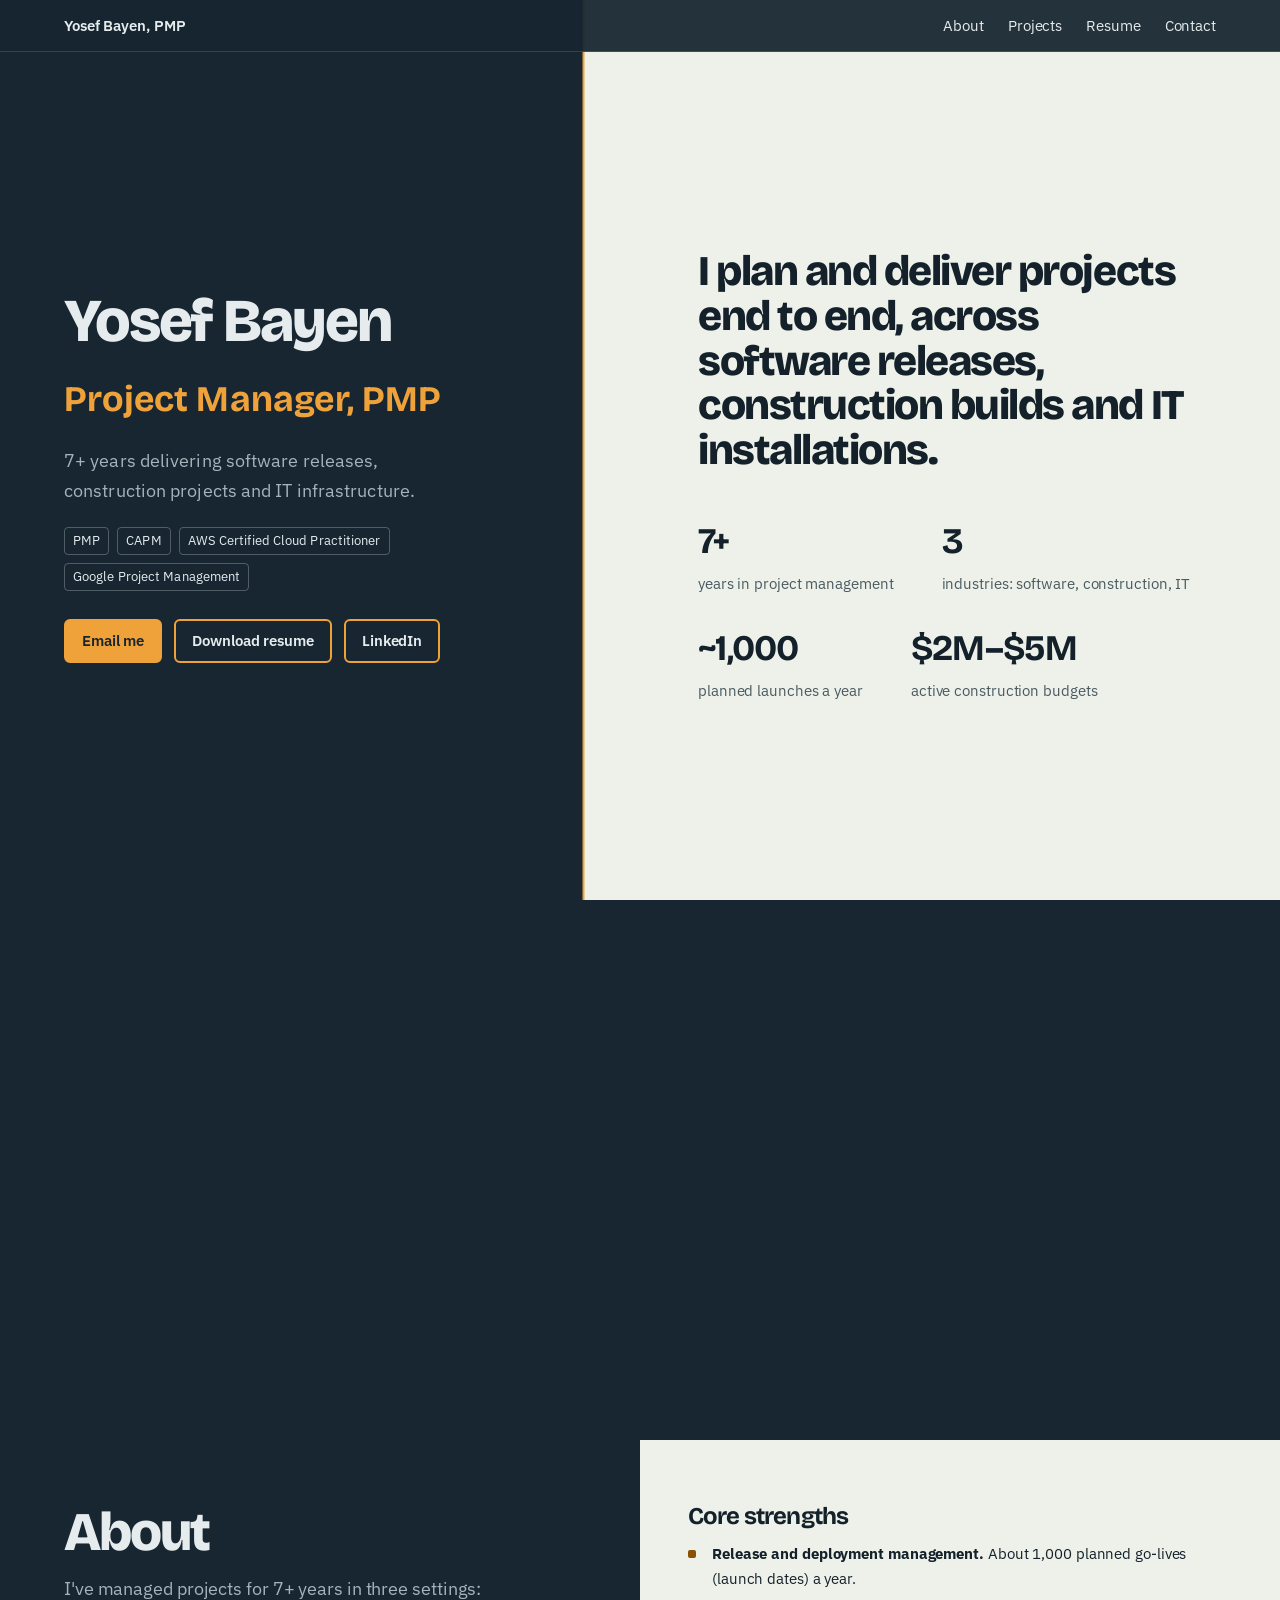
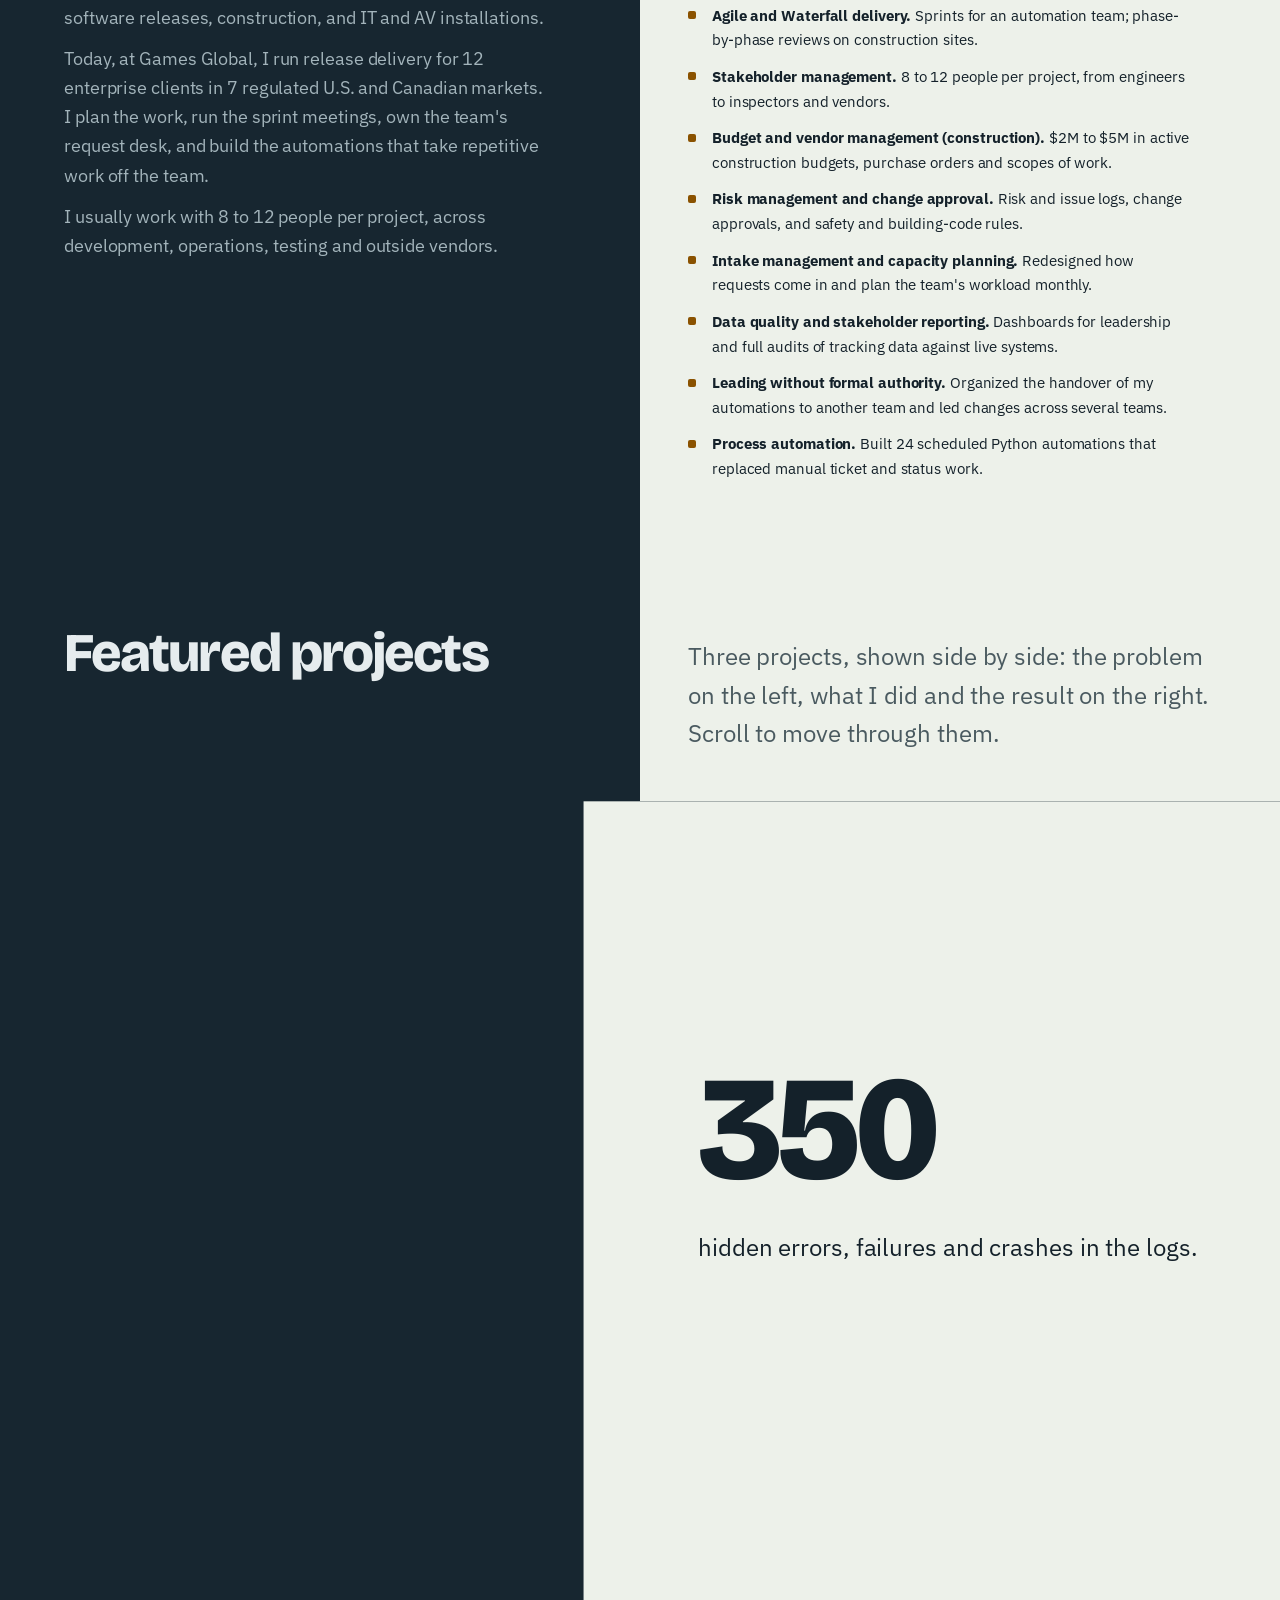
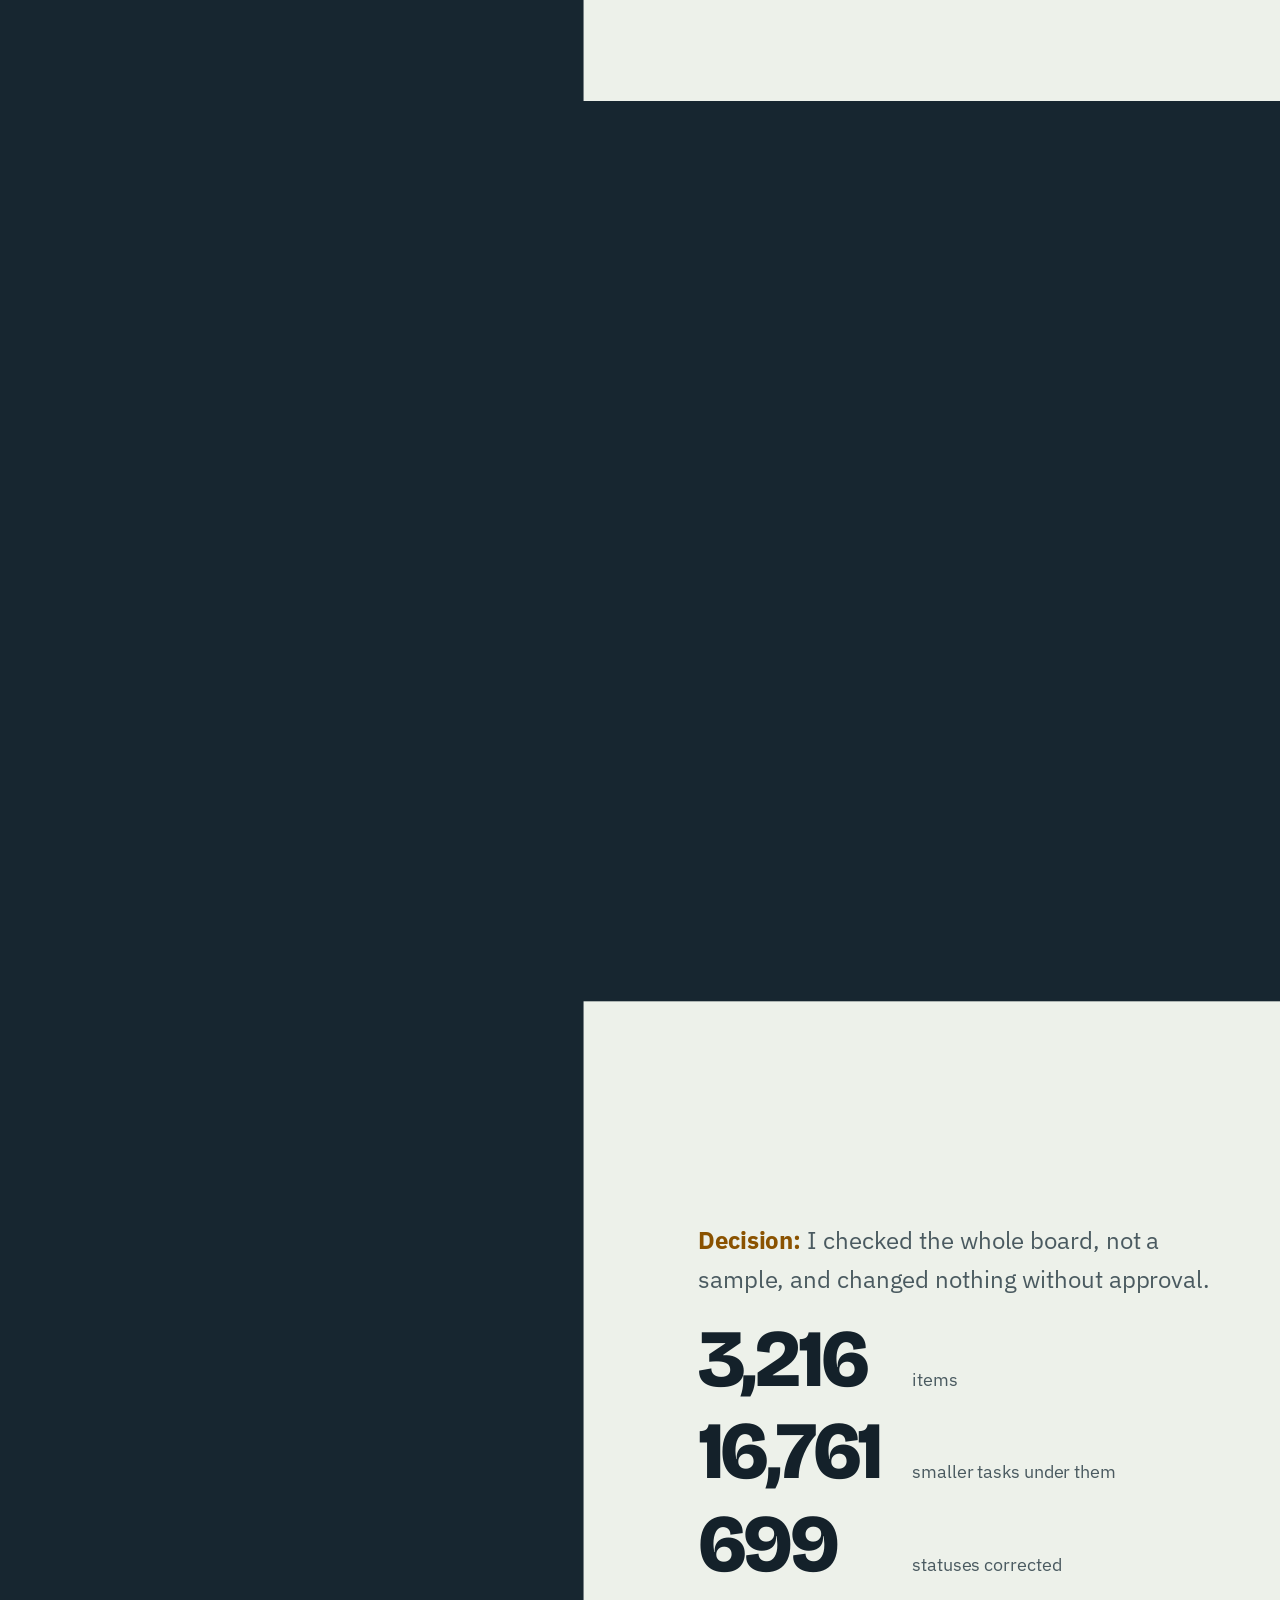
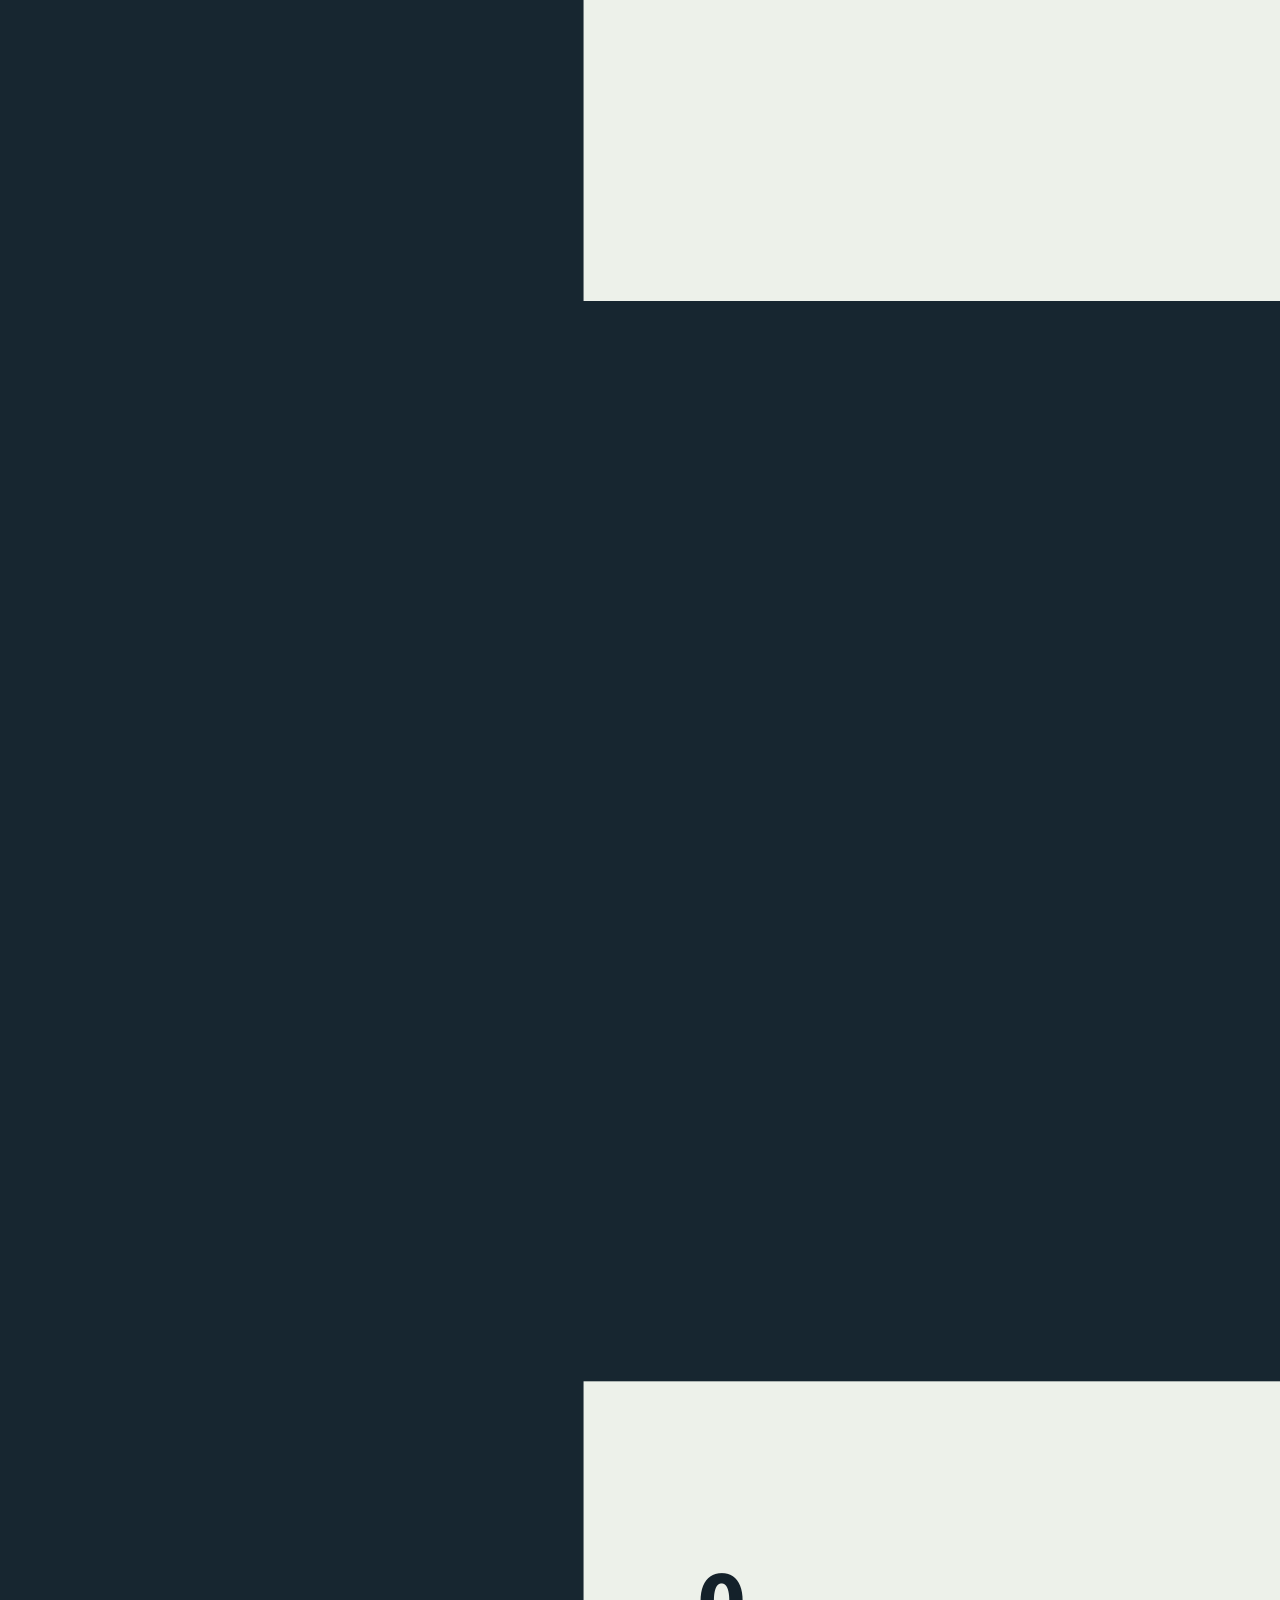
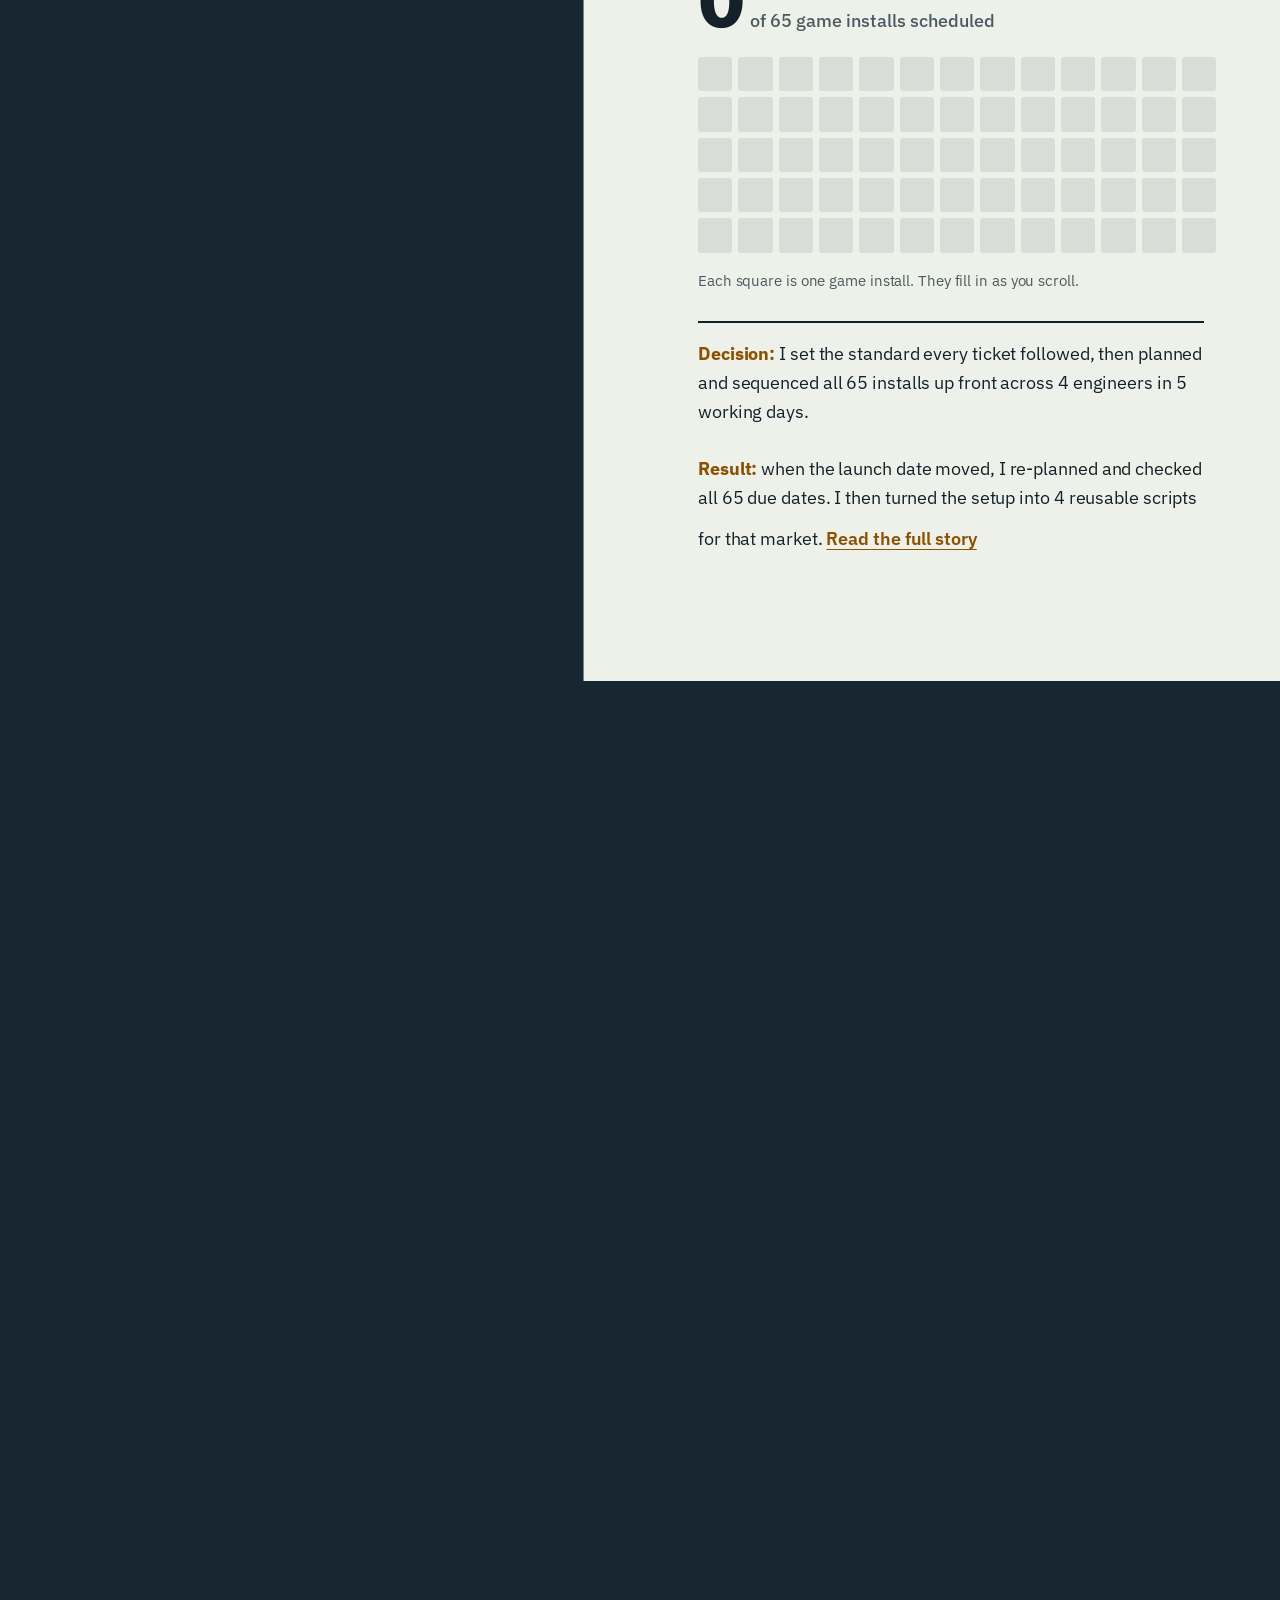
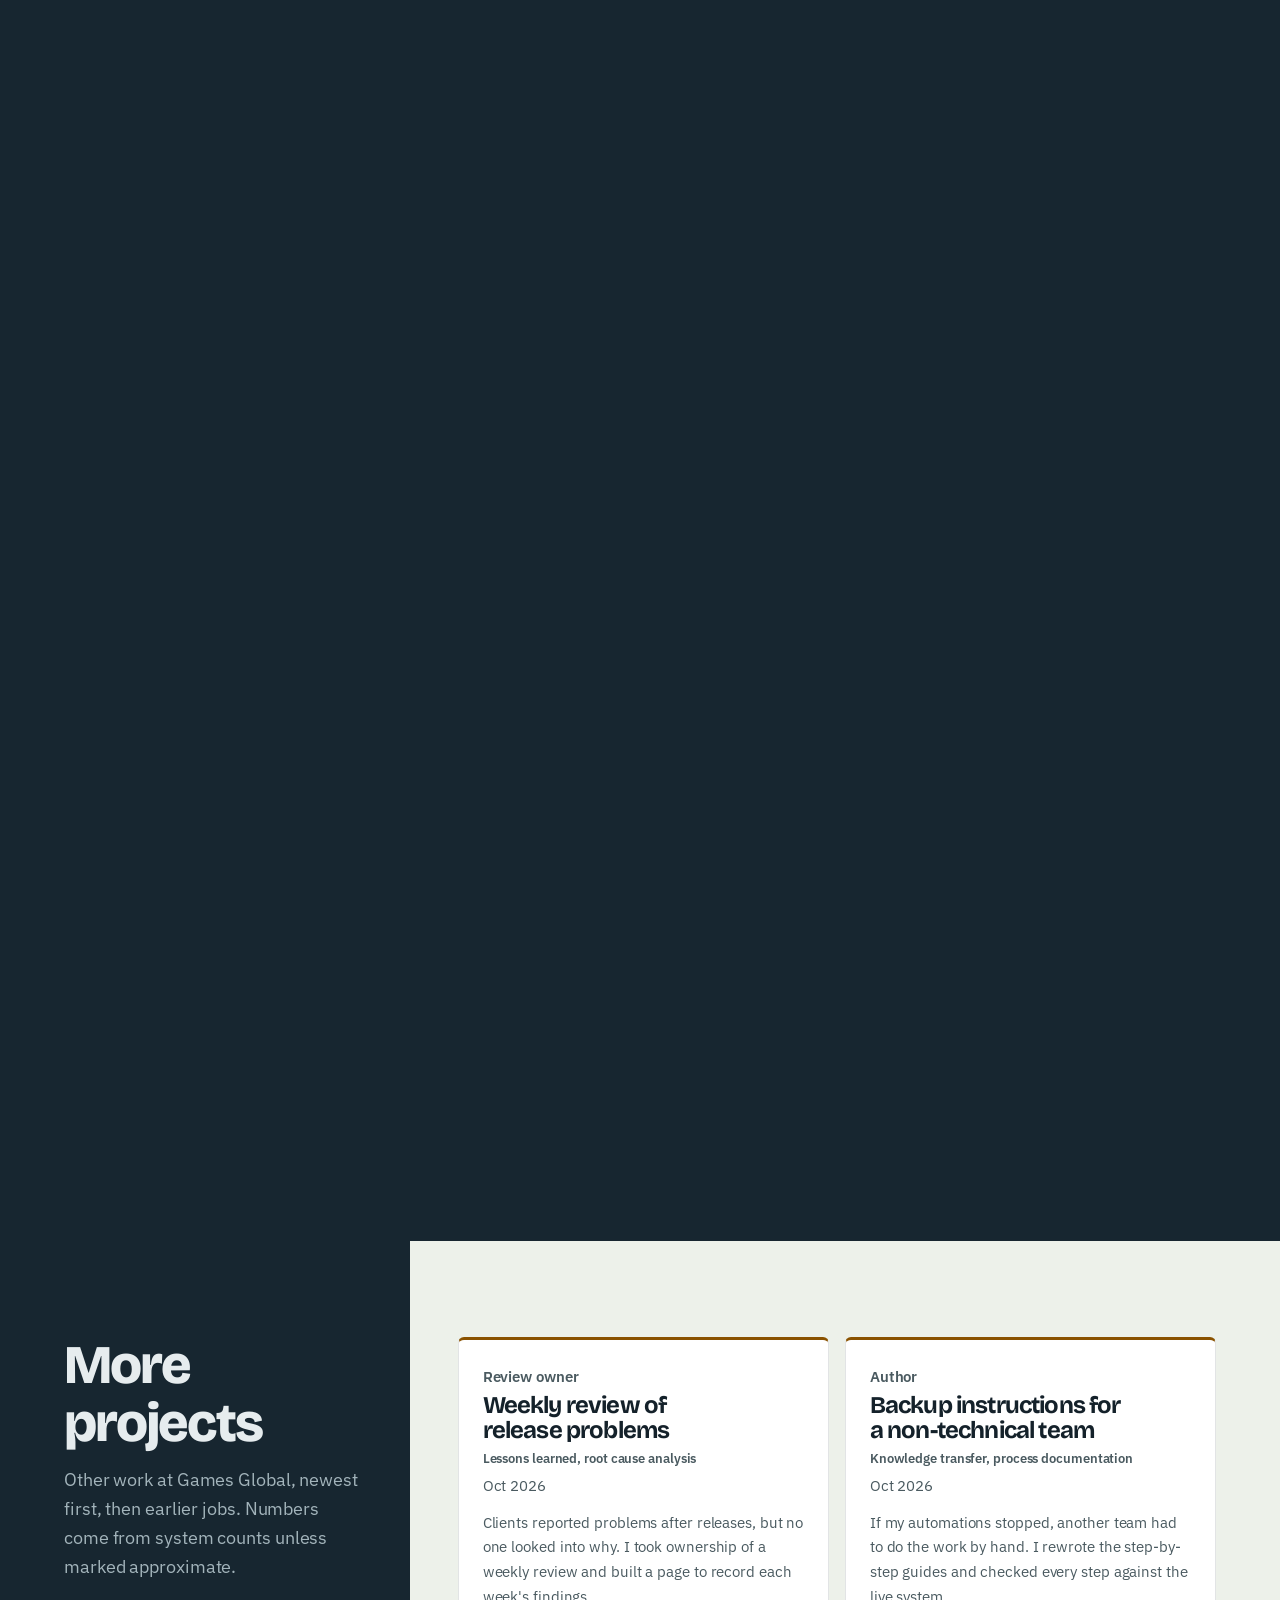
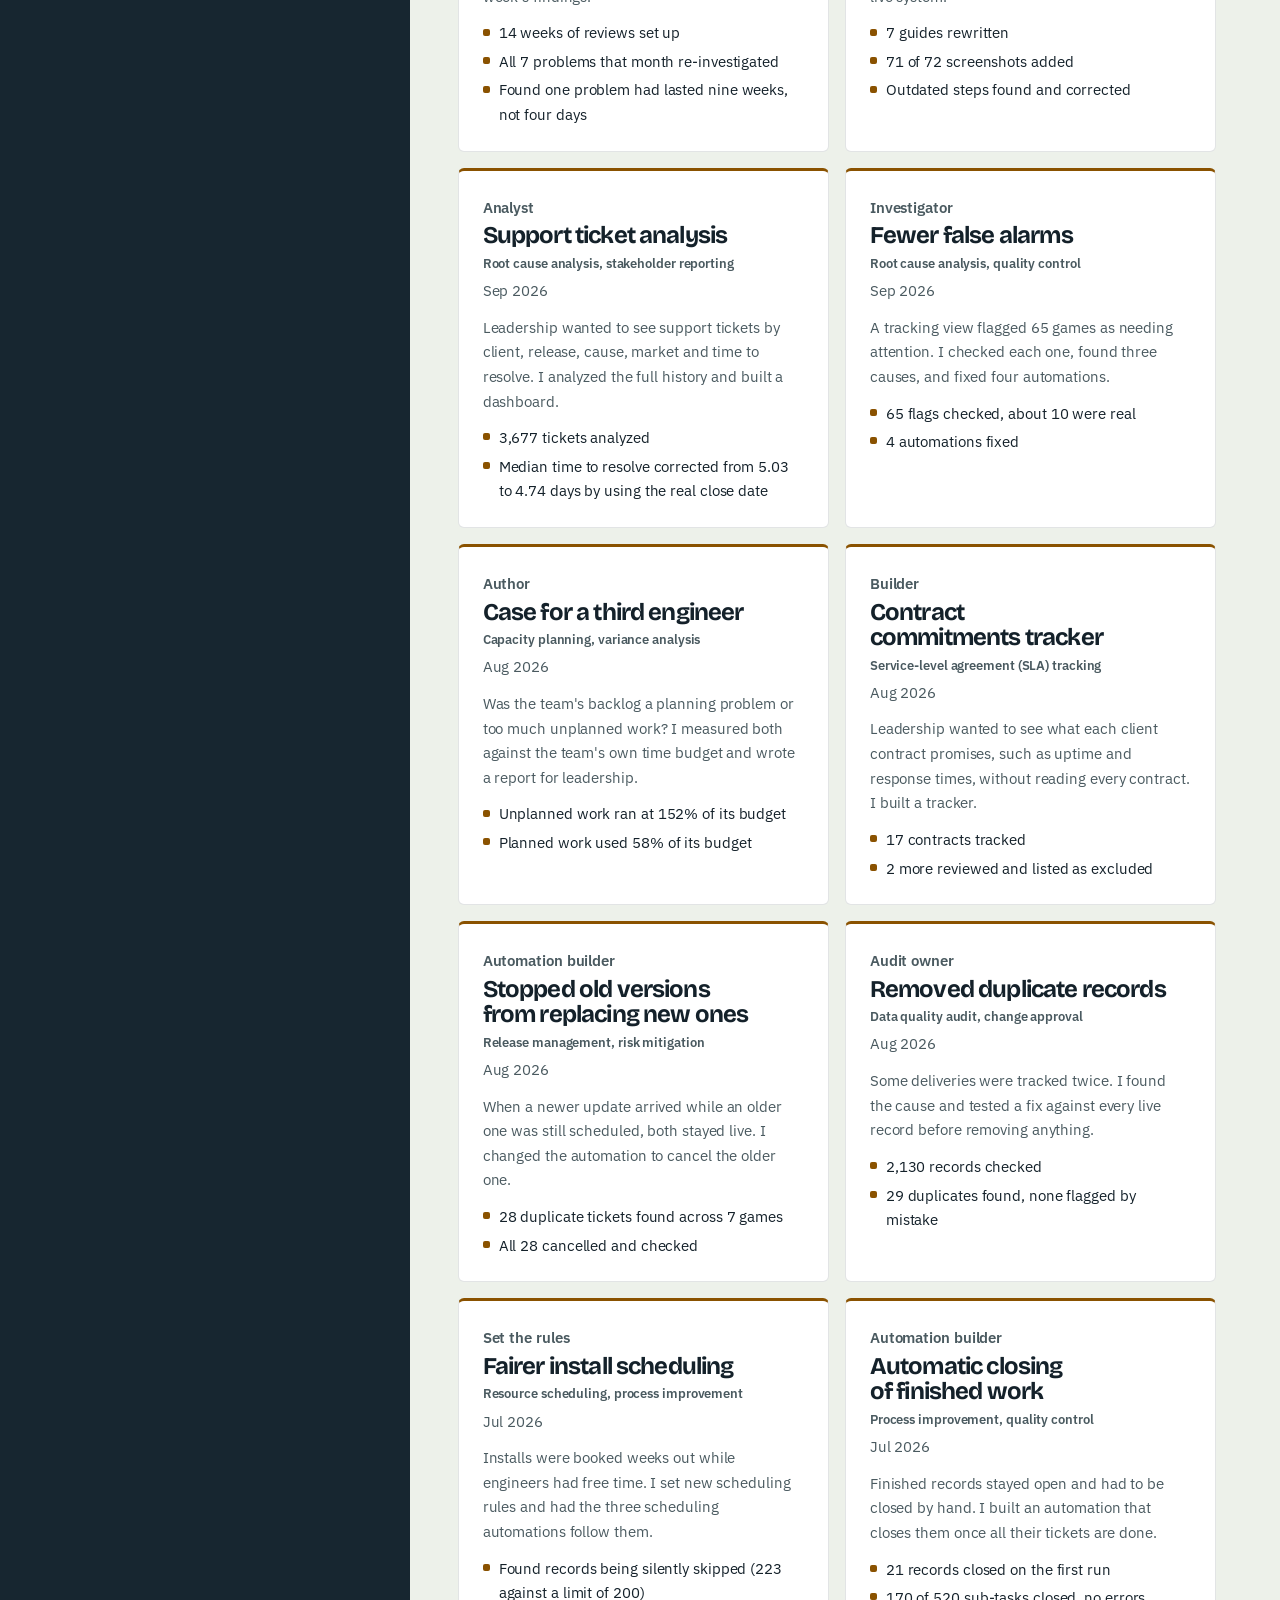
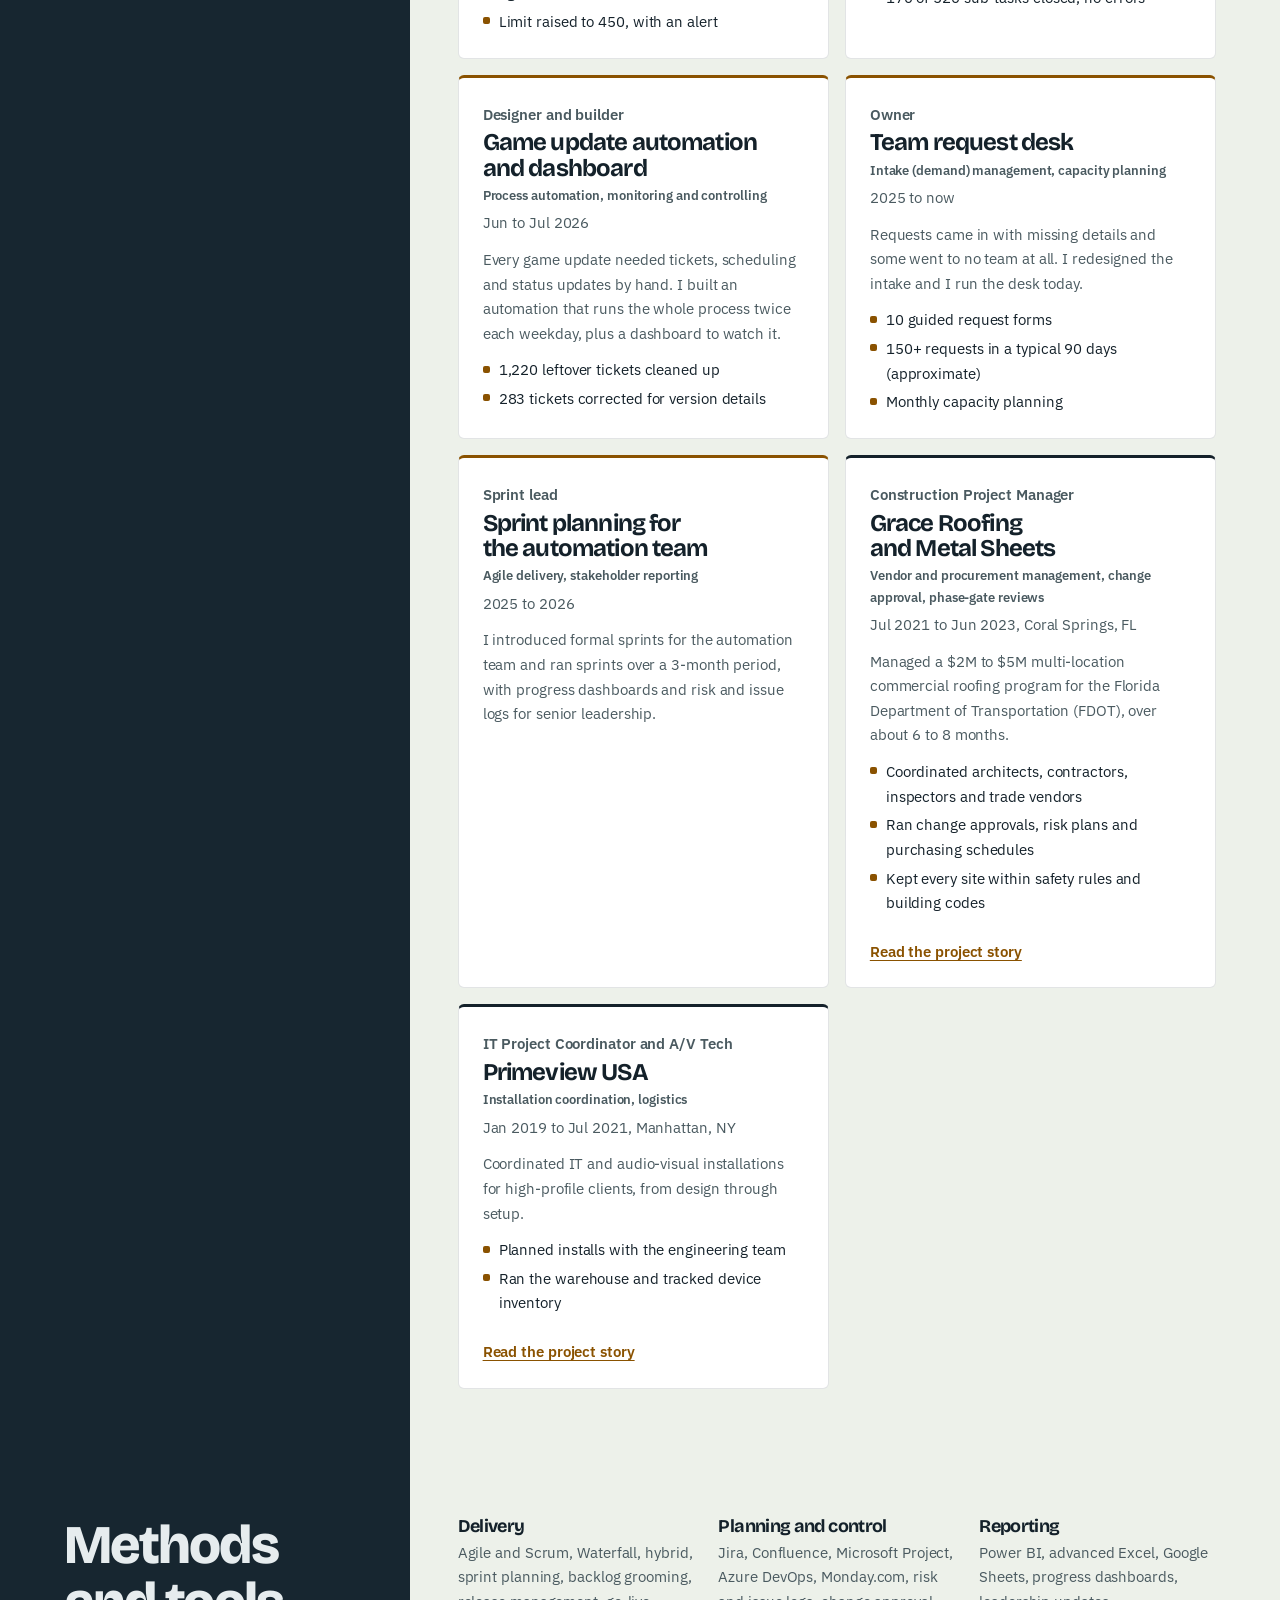
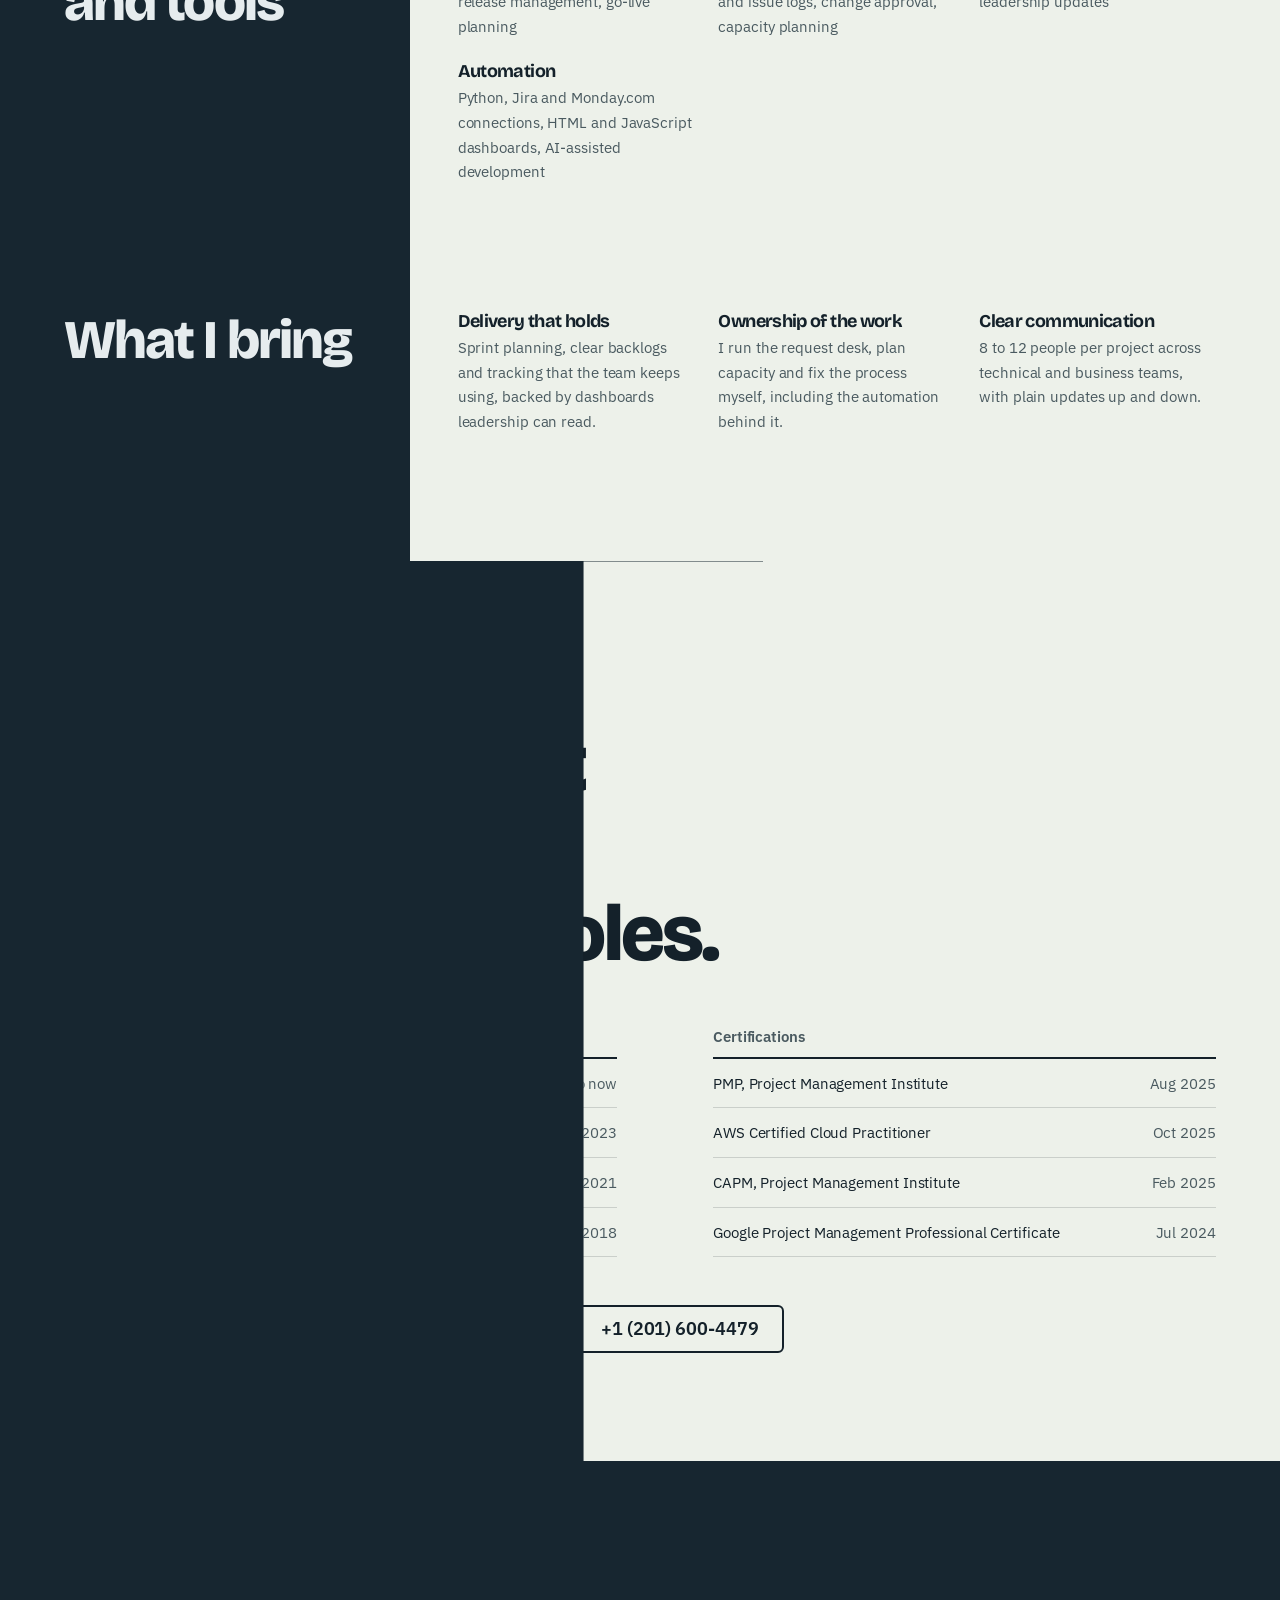
==== commit a36aeee6: "Add project pages for Grace Roofing (FDOT program) and Primeview installations Co-Authored-By: Claud" ====
--- a/index.html
+++ b/index.html
@@ -241,6 +241,7 @@
   .lead-in b, .fix-line b { color: var(--light-accent); }
   .card-tags { font-size: var(--sc-t-xs) !important; color: var(--light-soft); font-weight: 600; margin: var(--sc-1) 0 0 !important; }
   .pm-tags { font-size: var(--sc-t-xs); font-weight: 600; color: var(--sc-accent); letter-spacing: 0.02em; margin: 0 !important; }
+  .card-link { margin-top: var(--sc-3) !important; }
 </style>
 </head>
 <body>
@@ -413,8 +414,8 @@
           <article class="card" data-sc-in><p class="card-role">Designer and builder</p><h3>Game update automation and dashboard</h3><p class="card-tags">Process automation, monitoring and controlling</p><p class="card-date">Jun to Jul 2026</p><p>Every game update needed tickets, scheduling and status updates by hand. I built an automation that runs the whole process twice each weekday, plus a dashboard to watch it.</p><ul><li>1,220 leftover tickets cleaned up</li><li>283 tickets corrected for version details</li></ul></article>
           <article class="card" data-sc-in><p class="card-role">Owner</p><h3>Team request desk</h3><p class="card-tags">Intake (demand) management, capacity planning</p><p class="card-date">2025 to now</p><p>Requests came in with missing details and some went to no team at all. I redesigned the intake and I run the desk today.</p><ul><li>10 guided request forms</li><li>150+ requests in a typical 90 days (approximate)</li><li>Monthly capacity planning</li></ul></article>
           <article class="card" data-sc-in><p class="card-role">Sprint lead</p><h3>Sprint planning for the automation team</h3><p class="card-tags">Agile delivery, stakeholder reporting</p><p class="card-date">2025 to 2026</p><p>I introduced formal sprints for the automation team and ran sprints over a 3-month period, with progress dashboards and risk and issue logs for senior leadership.</p></article>
-          <article class="card card--past" data-sc-in><p class="card-role">Construction Project Manager</p><h3>Grace Roofing and Metal Sheets</h3><p class="card-tags">Vendor and procurement management, change approval, phase-gate reviews</p><p class="card-date">Jul 2021 to Jun 2023, Coral Springs, FL</p><p>Managed several construction projects at once, with $2M to $5M in active budgets.</p><ul><li>Coordinated architects, contractors, inspectors and trade vendors</li><li>Ran change approvals, risk plans and purchasing schedules</li><li>Kept every site within safety rules and building codes</li></ul></article>
-          <article class="card card--past" data-sc-in><p class="card-role">IT Project Coordinator and A/V Tech</p><h3>Primeview USA</h3><p class="card-tags">Installation coordination, logistics</p><p class="card-date">Jan 2019 to Jul 2021, Manhattan, NY</p><p>Coordinated IT and audio-visual installations for high-profile clients, from design through setup.</p><ul><li>Planned installs with the engineering team</li><li>Ran the warehouse and tracked device inventory</li></ul></article>
+          <article class="card card--past" data-sc-in><p class="card-role">Construction Project Manager</p><h3>Grace Roofing and Metal Sheets</h3><p class="card-tags">Vendor and procurement management, change approval, phase-gate reviews</p><p class="card-date">Jul 2021 to Jun 2023, Coral Springs, FL</p><p>Managed a $2M to $5M multi-location commercial roofing program for the Florida Department of Transportation (FDOT), over about 6 to 8 months.</p><ul><li>Coordinated architects, contractors, inspectors and trade vendors</li><li>Ran change approvals, risk plans and purchasing schedules</li><li>Kept every site within safety rules and building codes</li></ul><p class="card-link"><a class="story" href="case-roofing-program.html">Read the project story</a></p></article>
+          <article class="card card--past" data-sc-in><p class="card-role">IT Project Coordinator and A/V Tech</p><h3>Primeview USA</h3><p class="card-tags">Installation coordination, logistics</p><p class="card-date">Jan 2019 to Jul 2021, Manhattan, NY</p><p>Coordinated IT and audio-visual installations for high-profile clients, from design through setup.</p><ul><li>Planned installs with the engineering team</li><li>Ran the warehouse and tracked device inventory</li></ul><p class="card-link"><a class="story" href="case-av-deployment.html">Read the project story</a></p></article>
         </div>
       </div>
     </div>
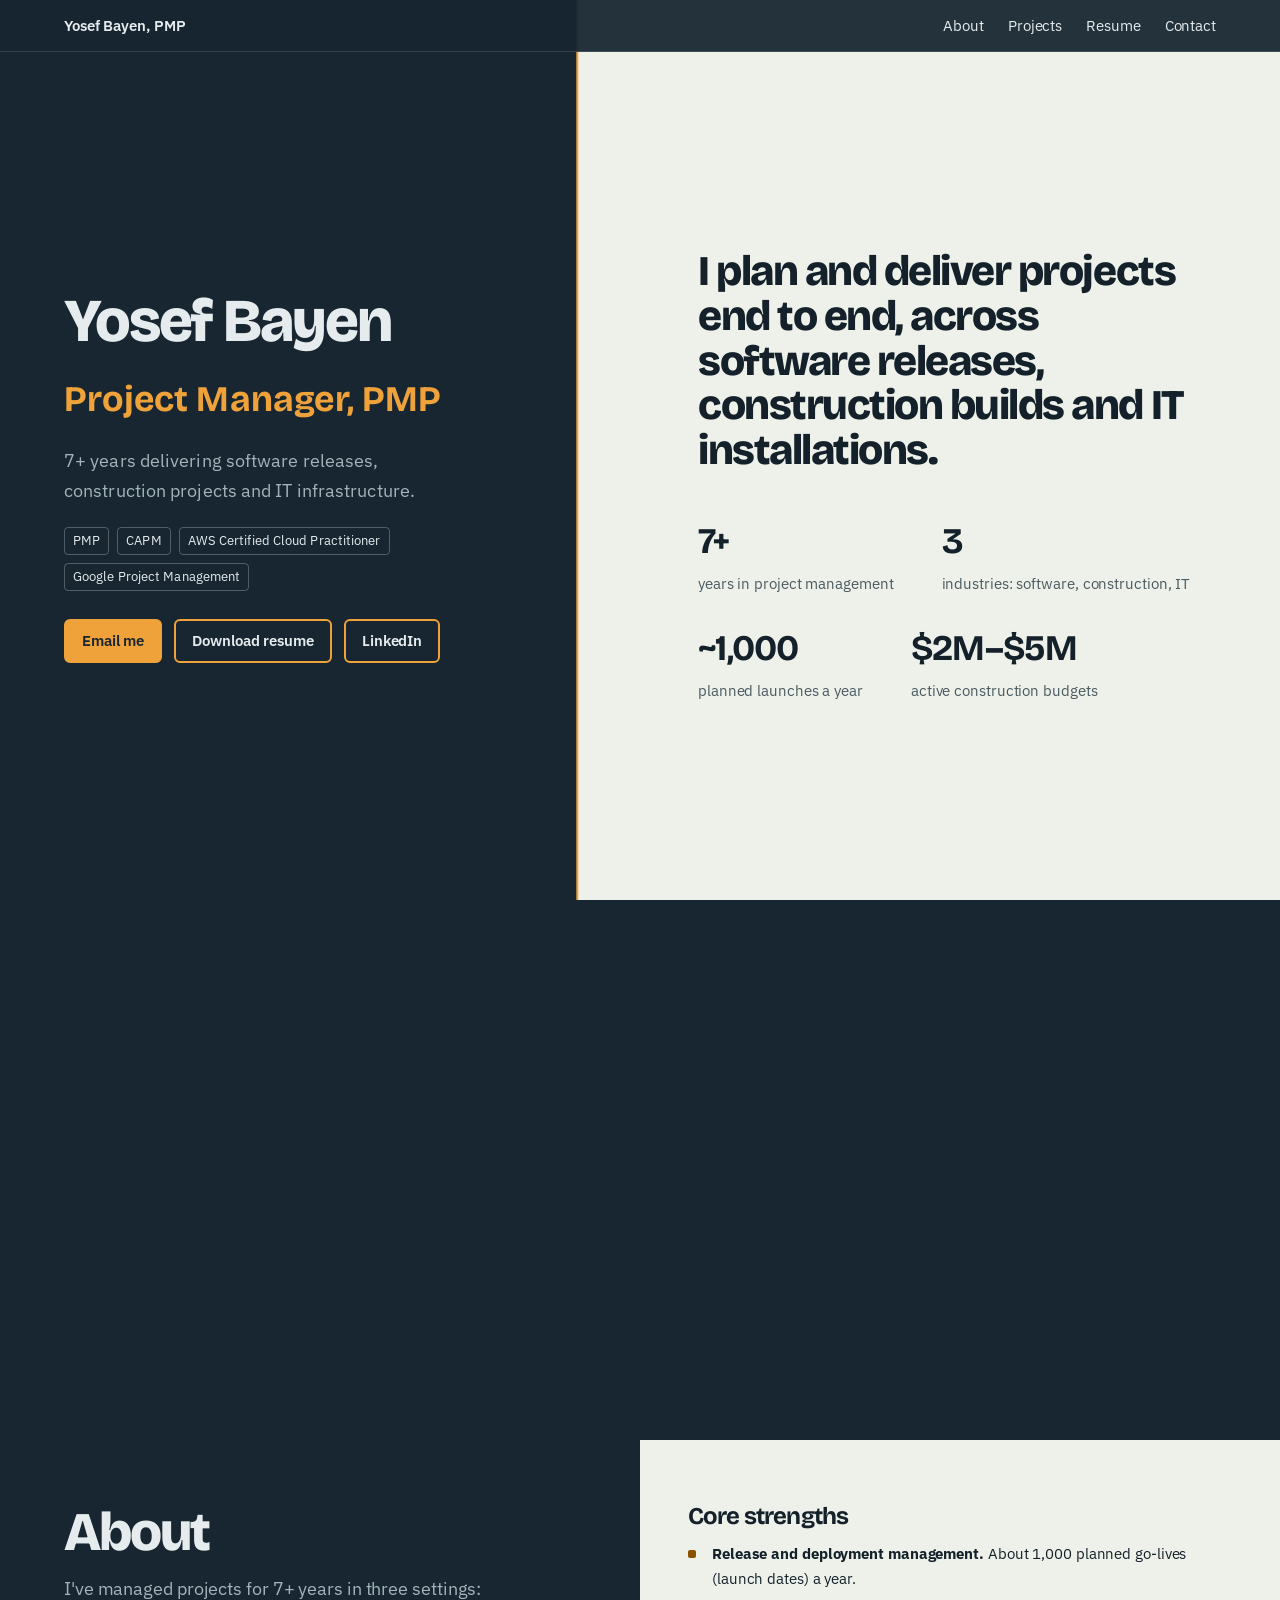
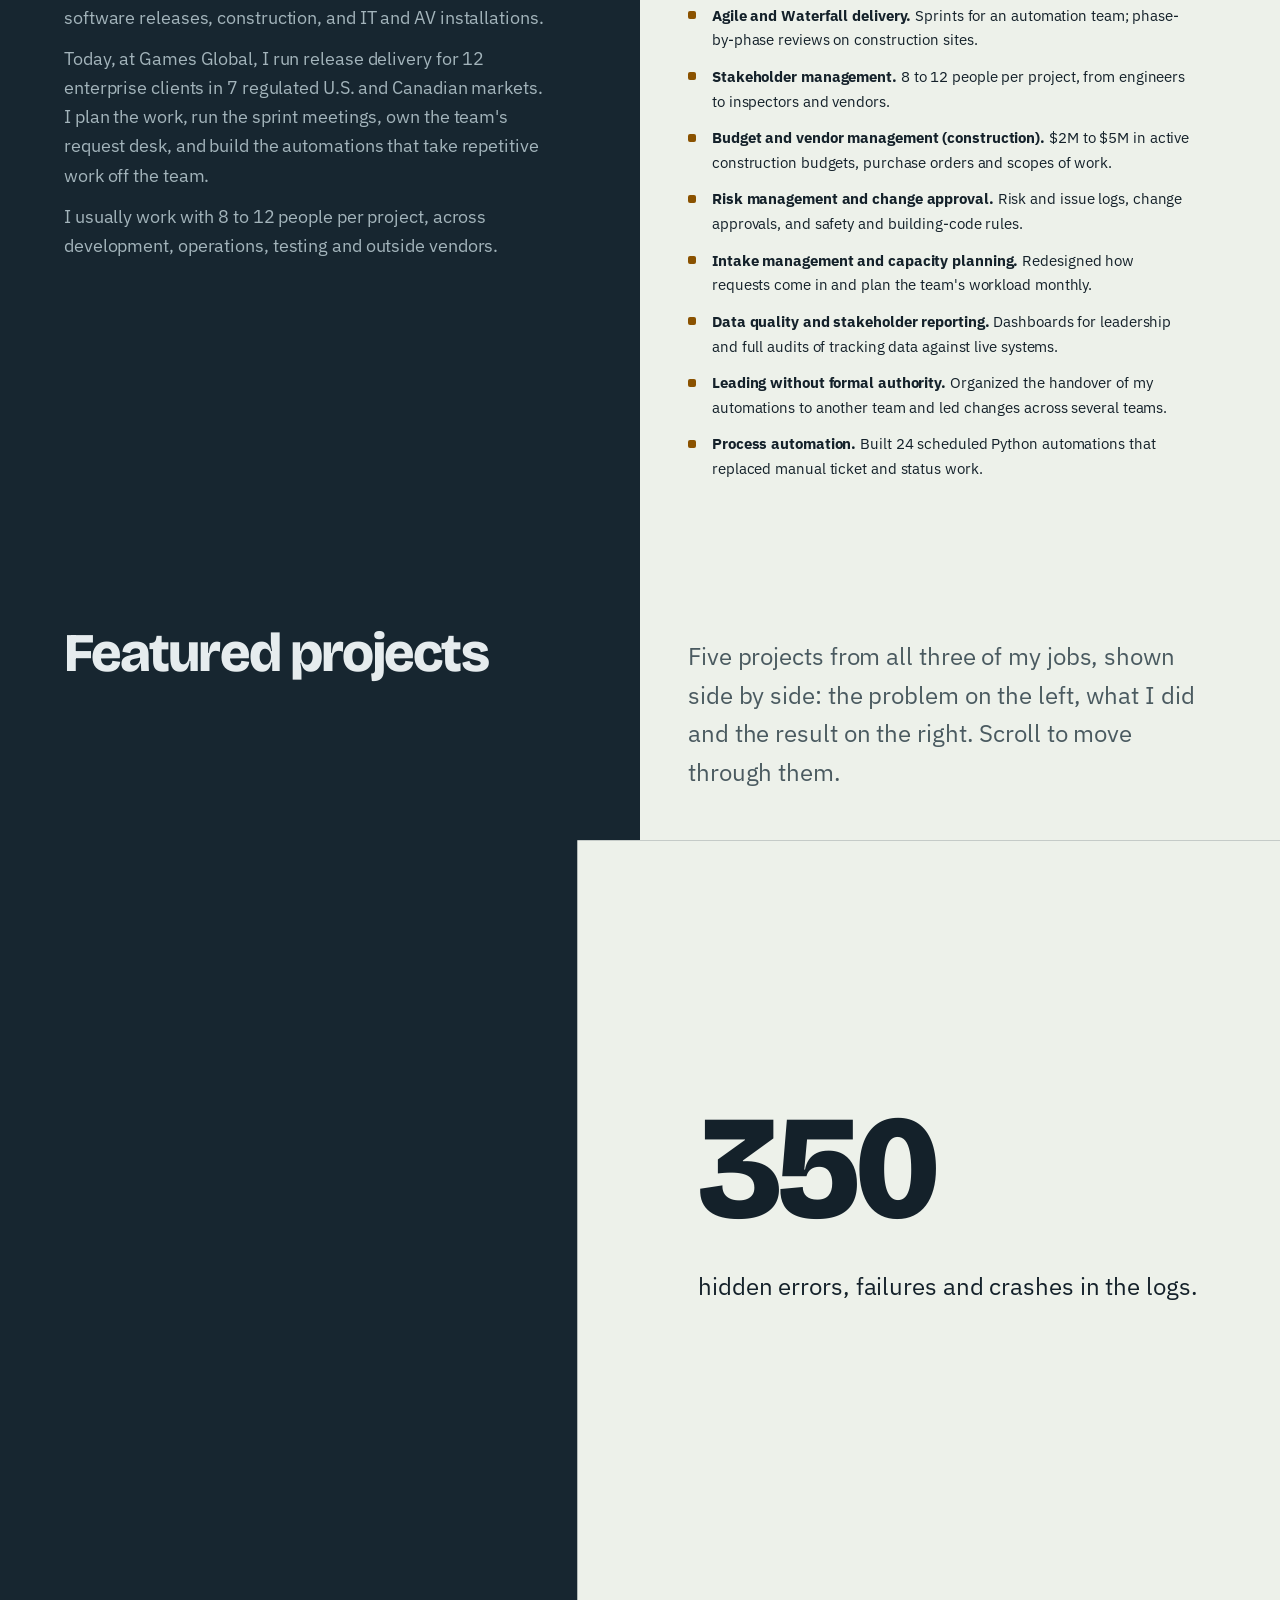
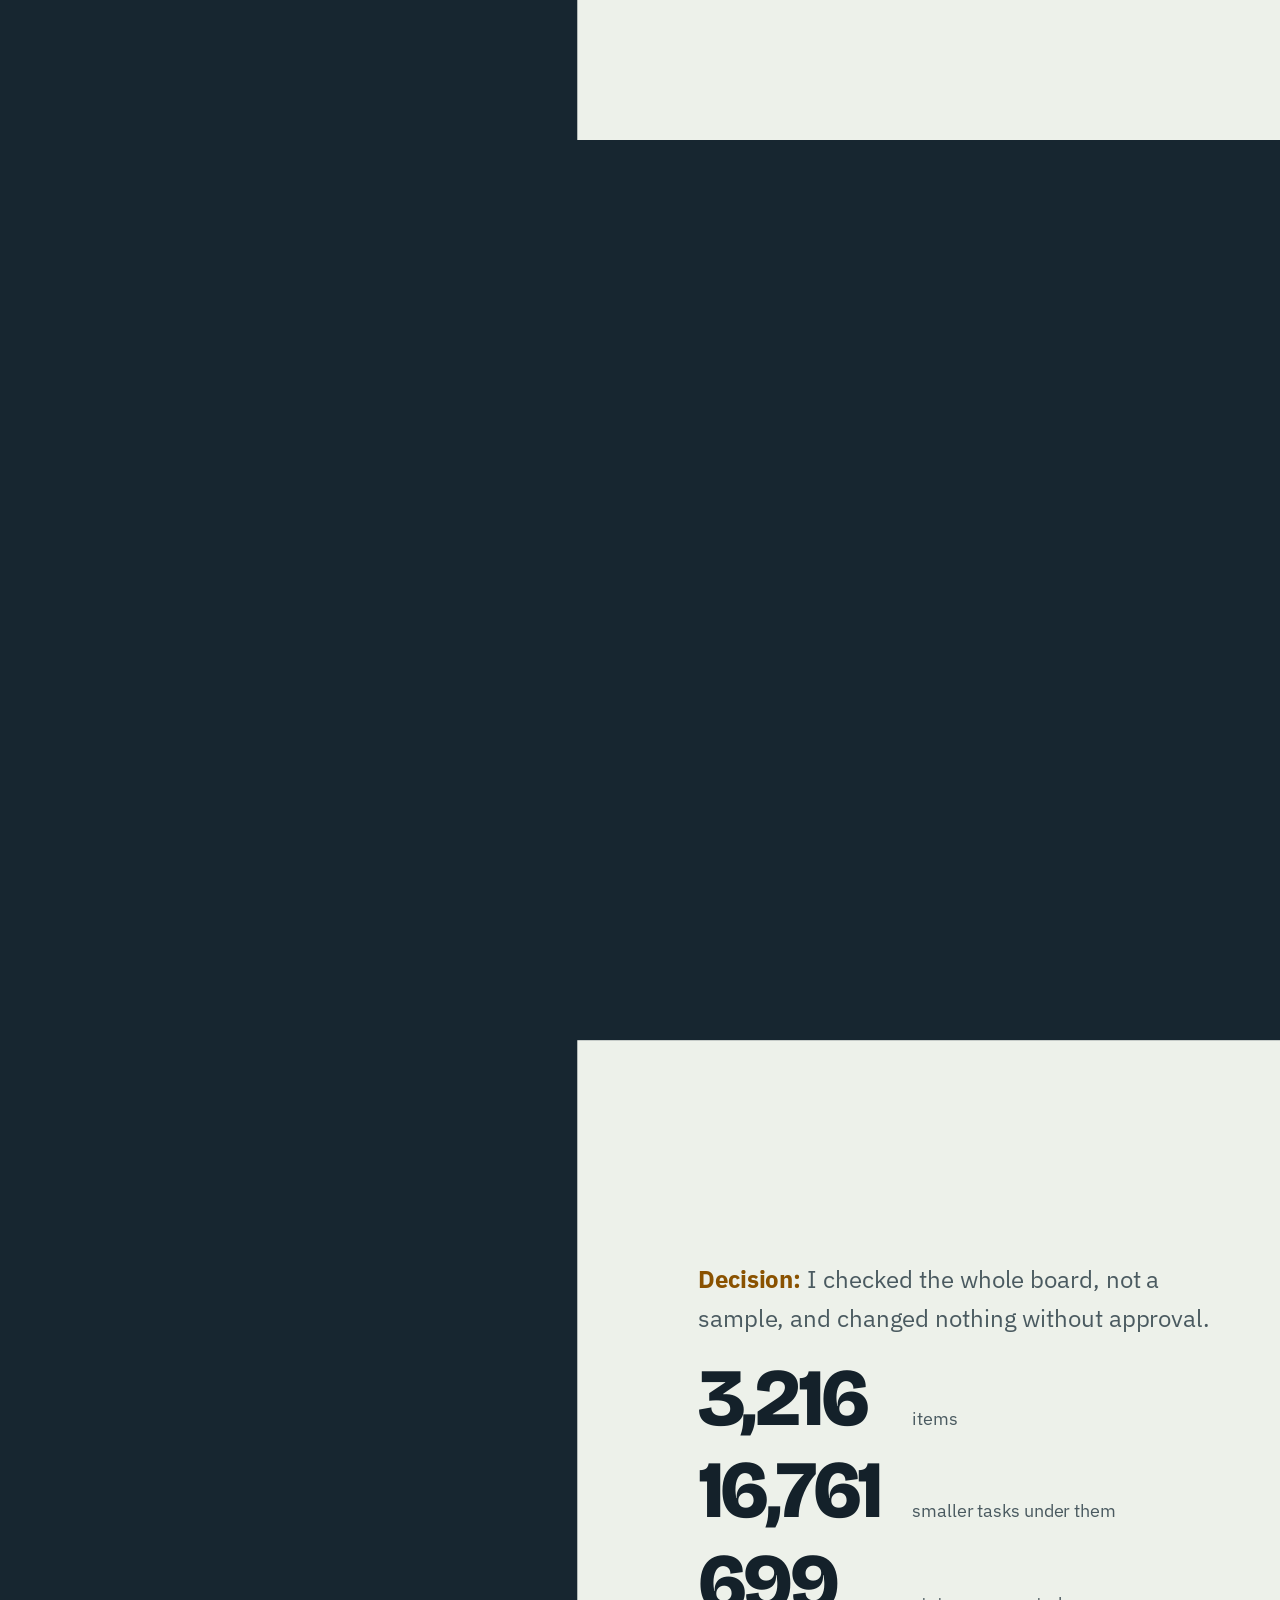
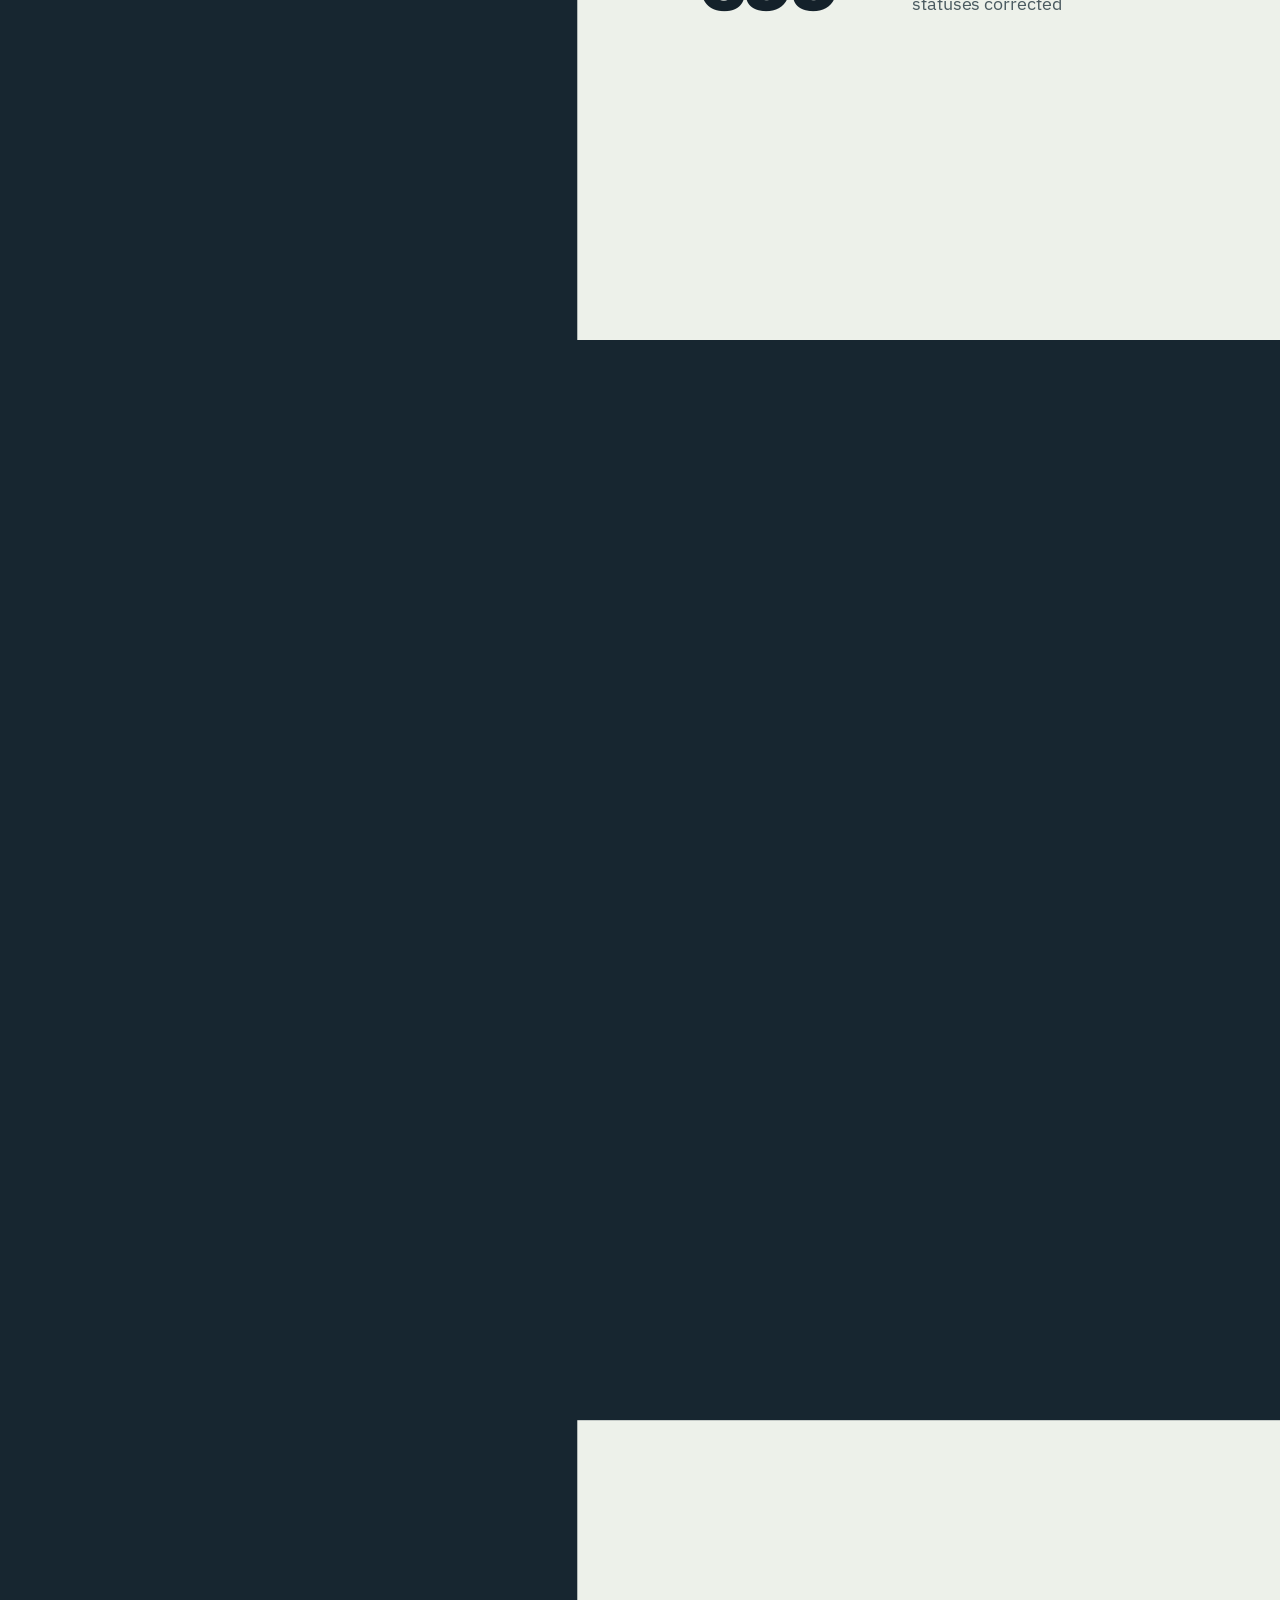
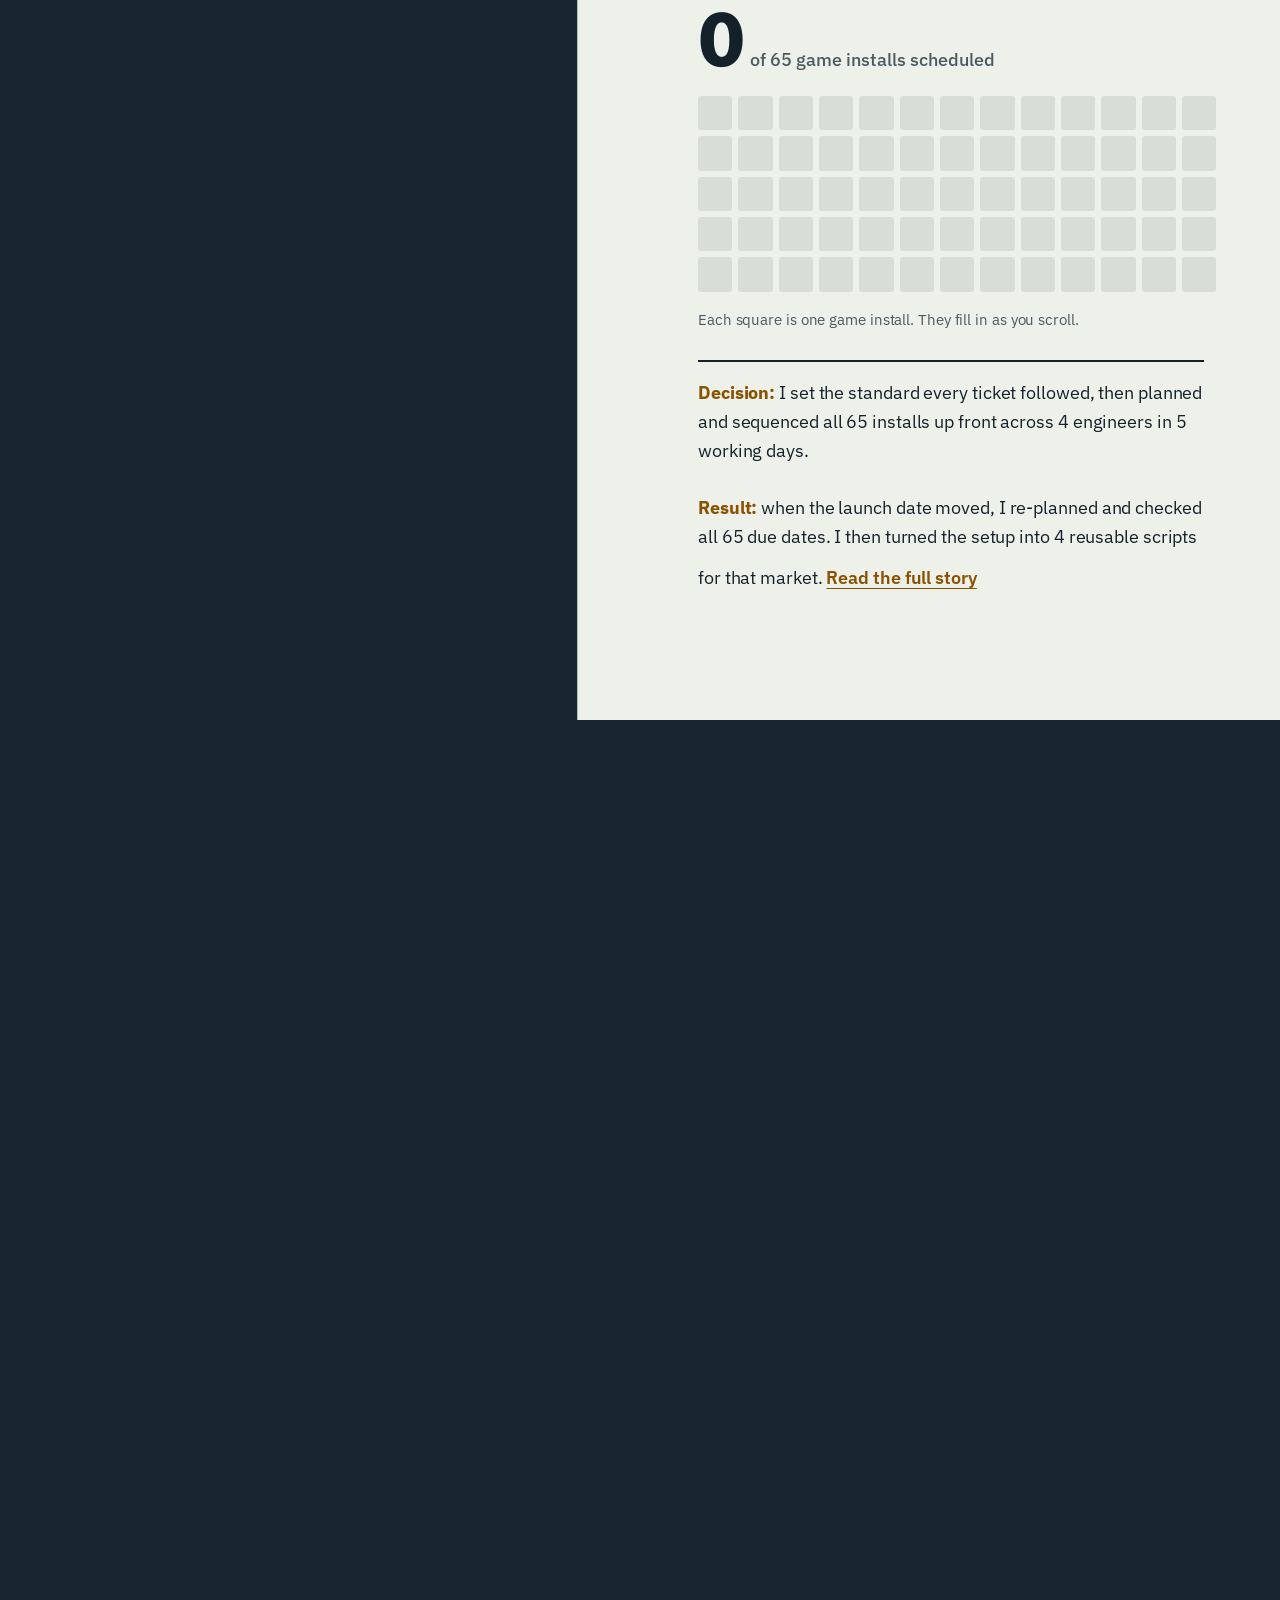
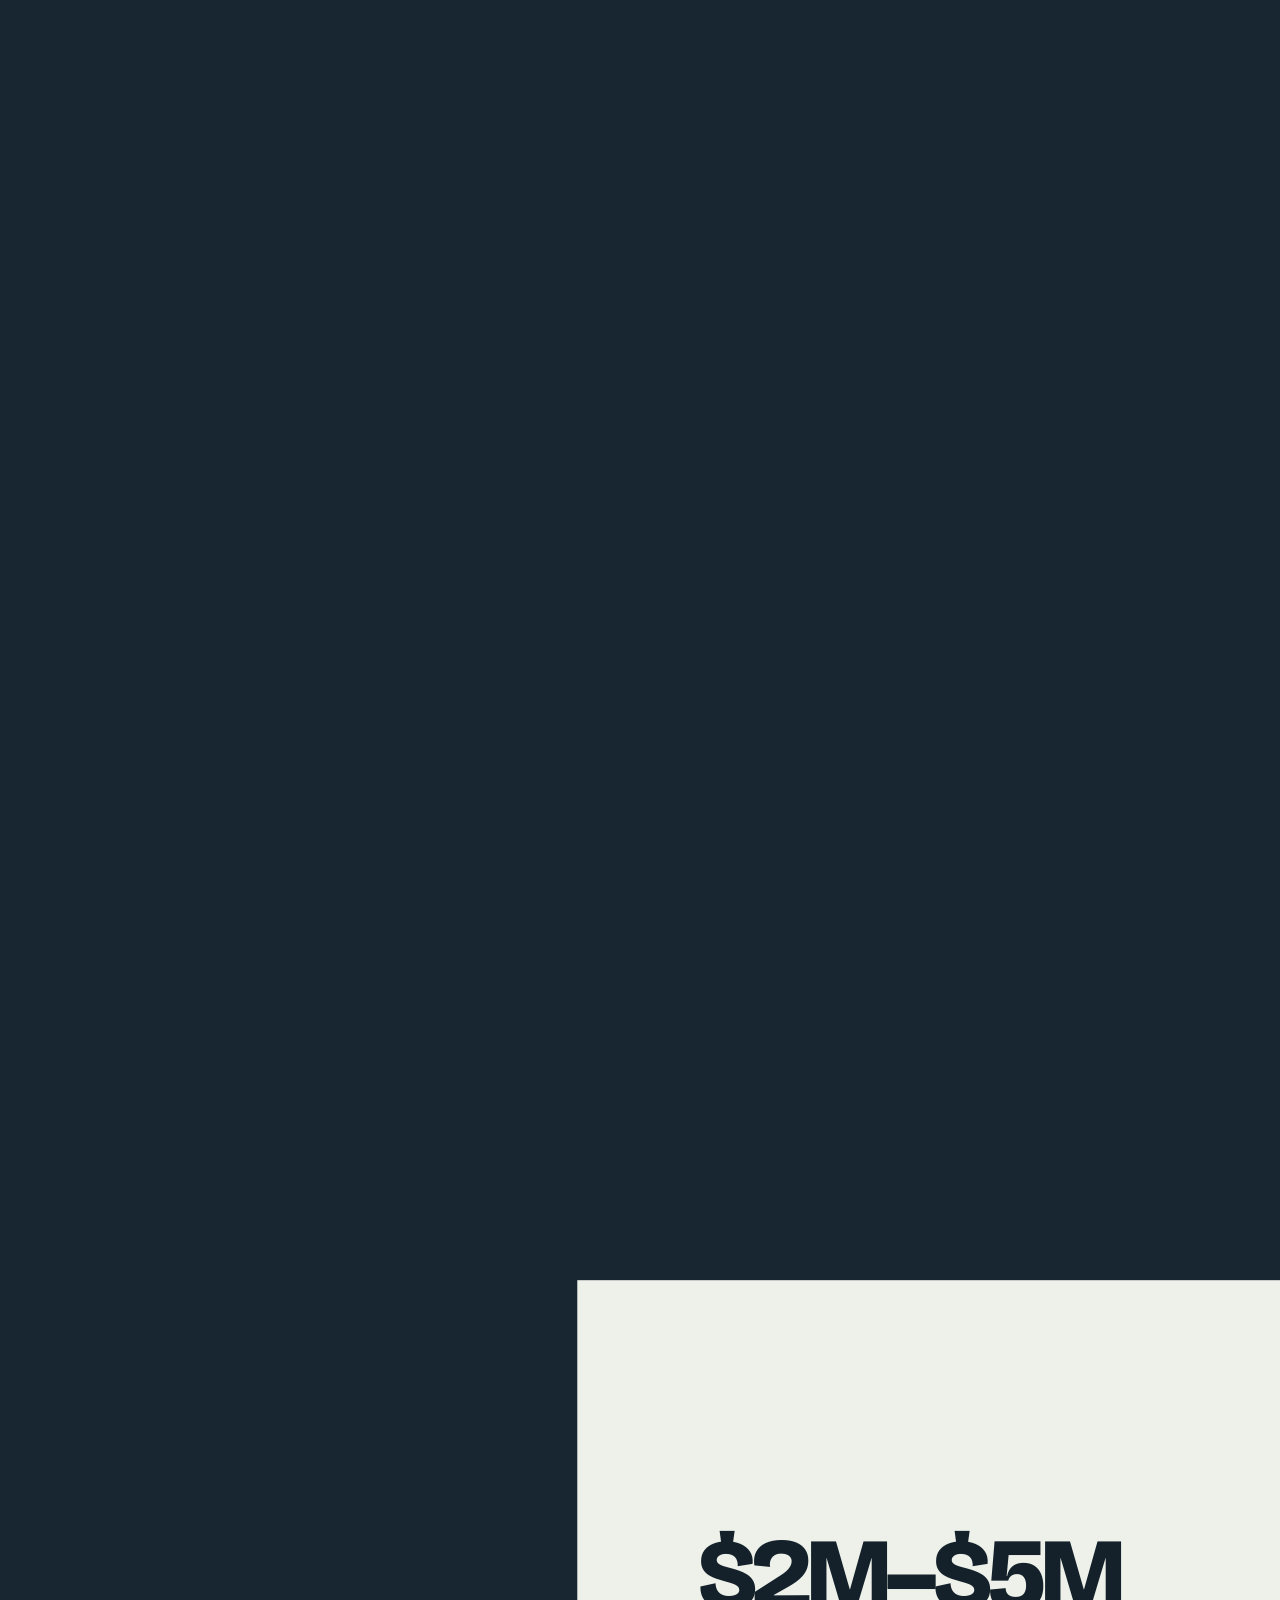
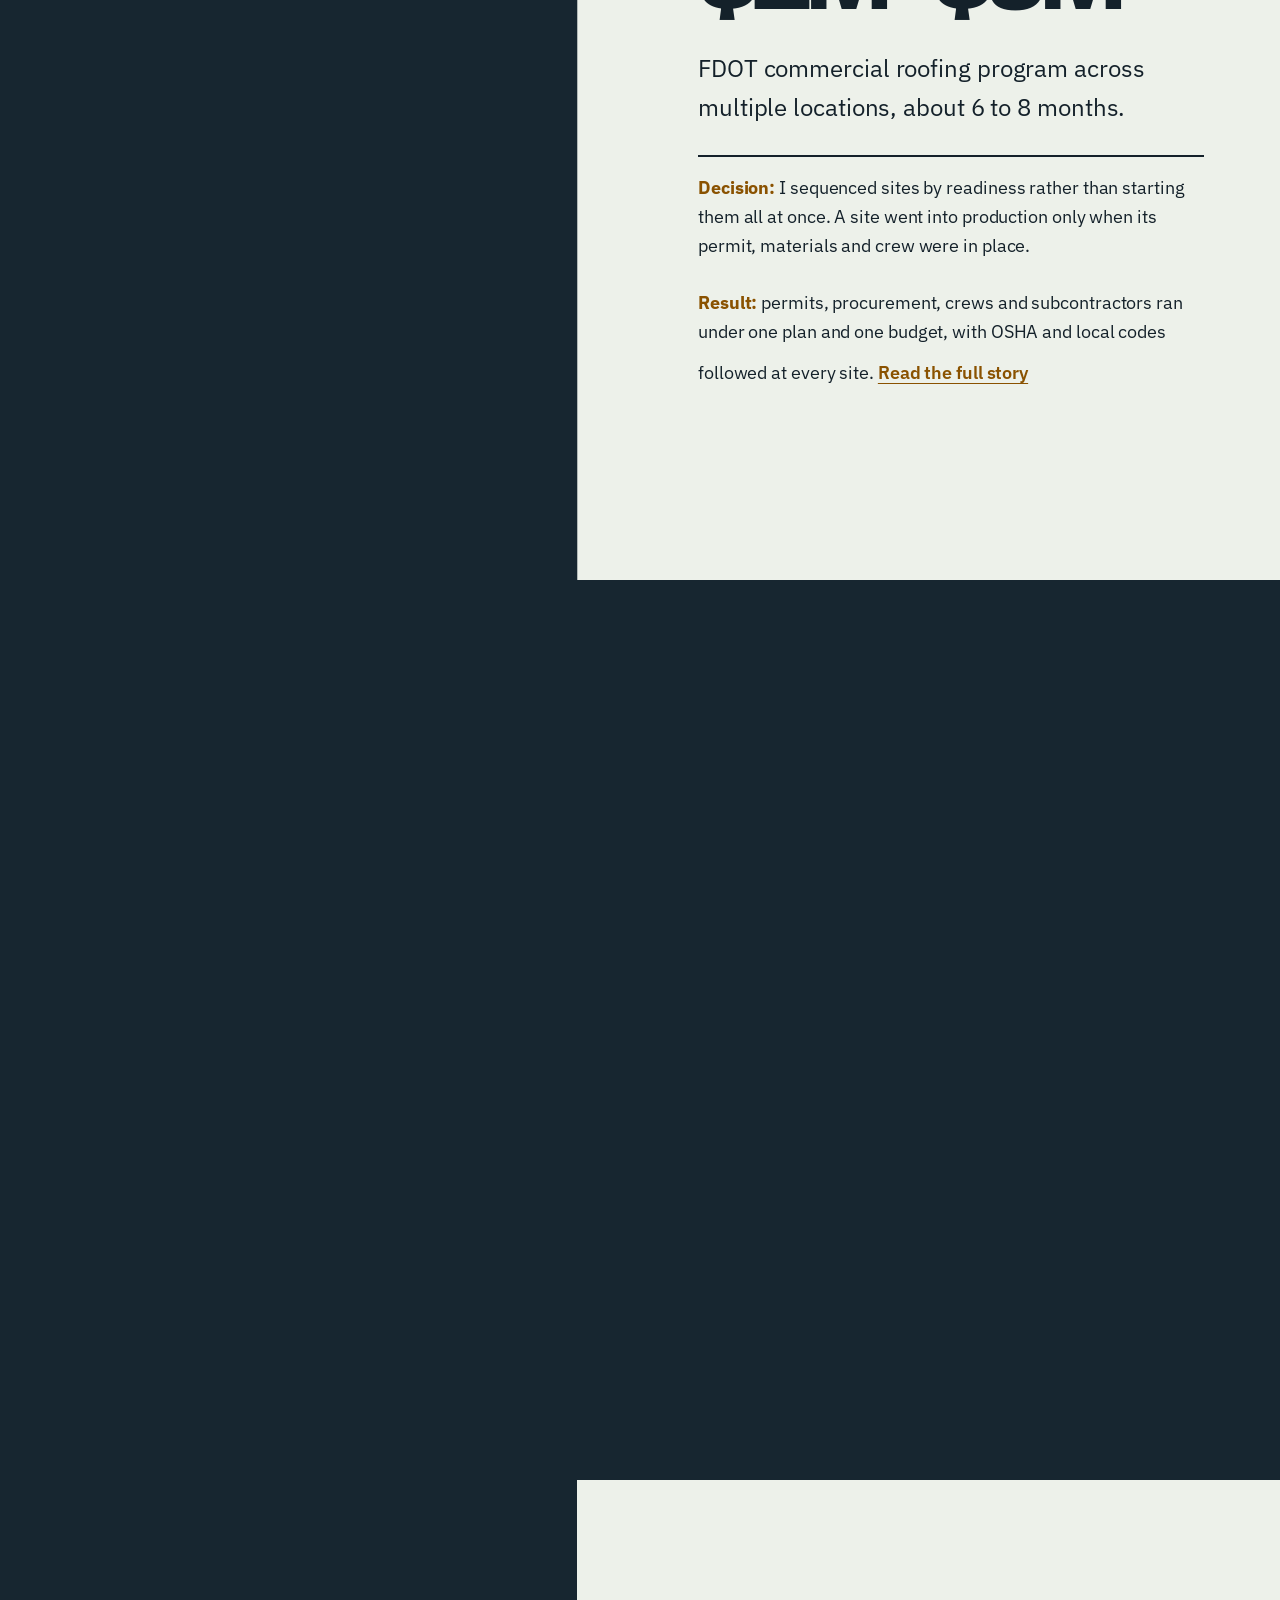
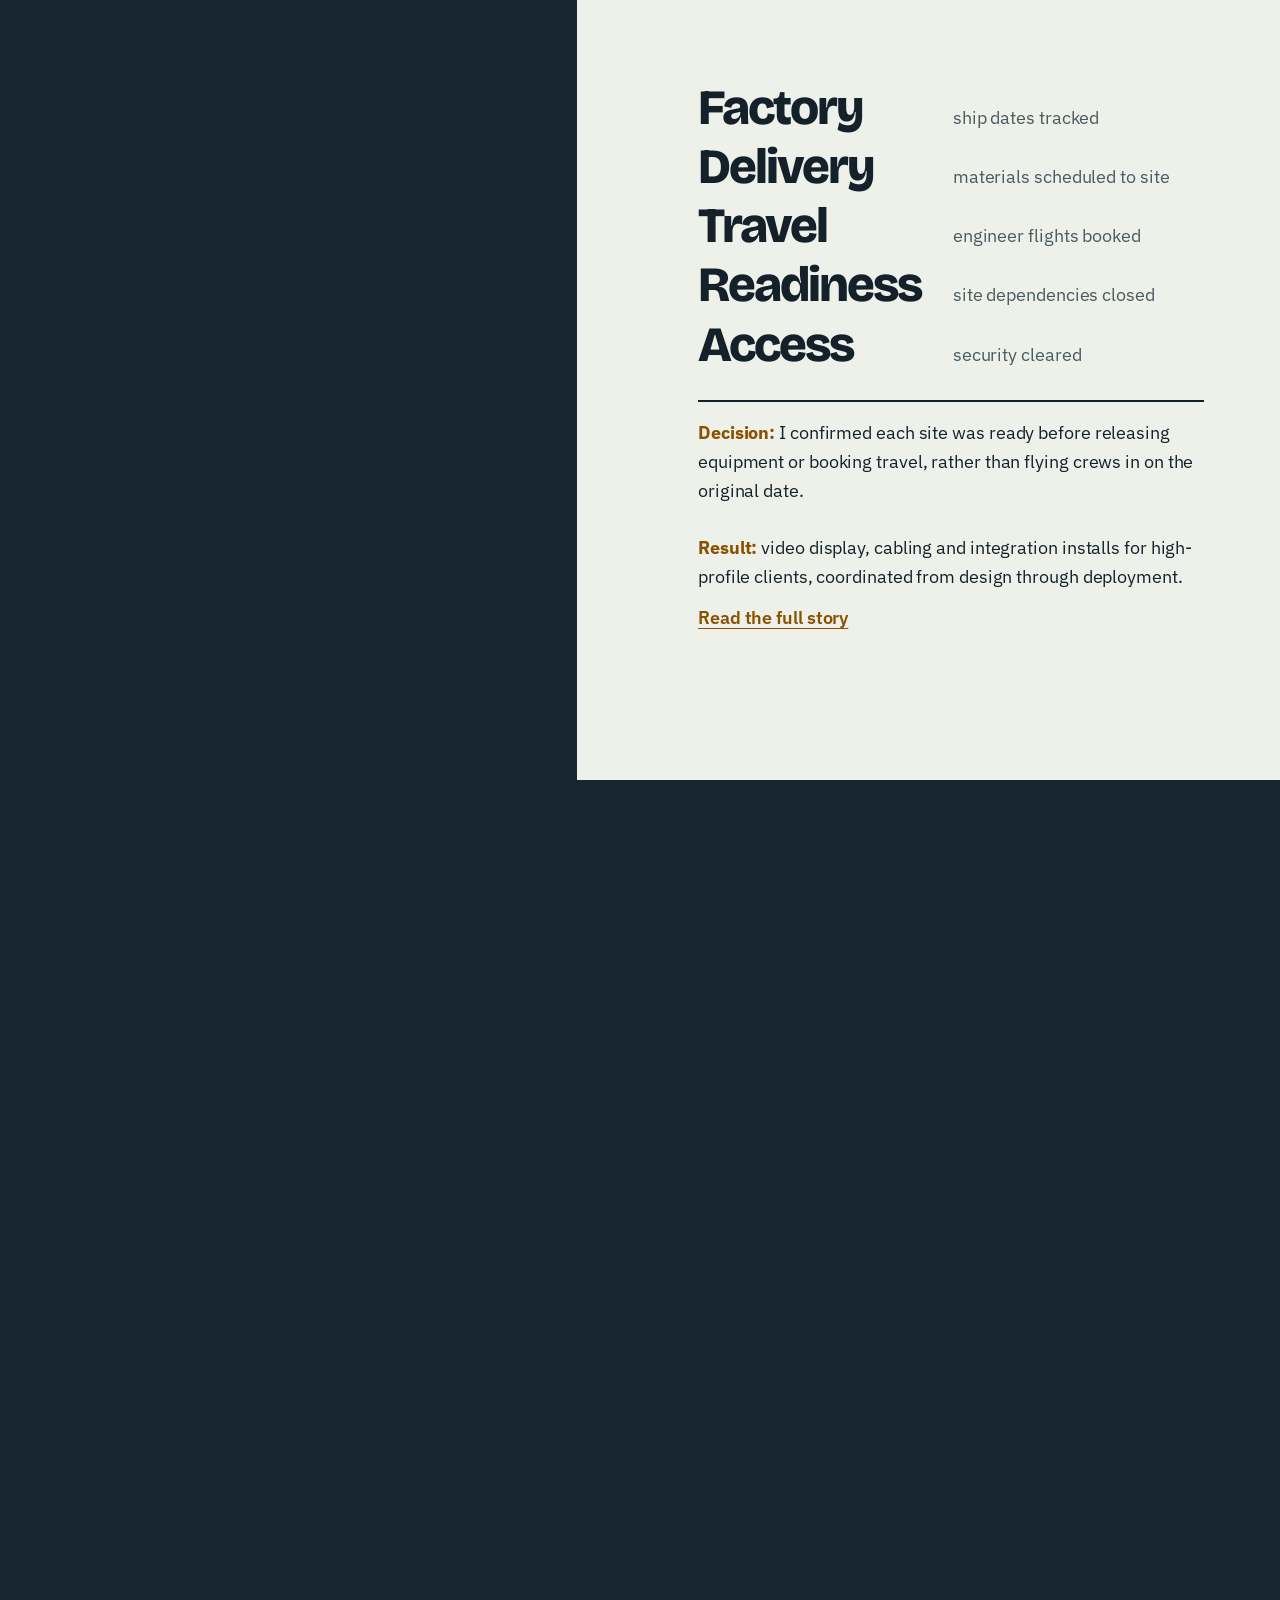
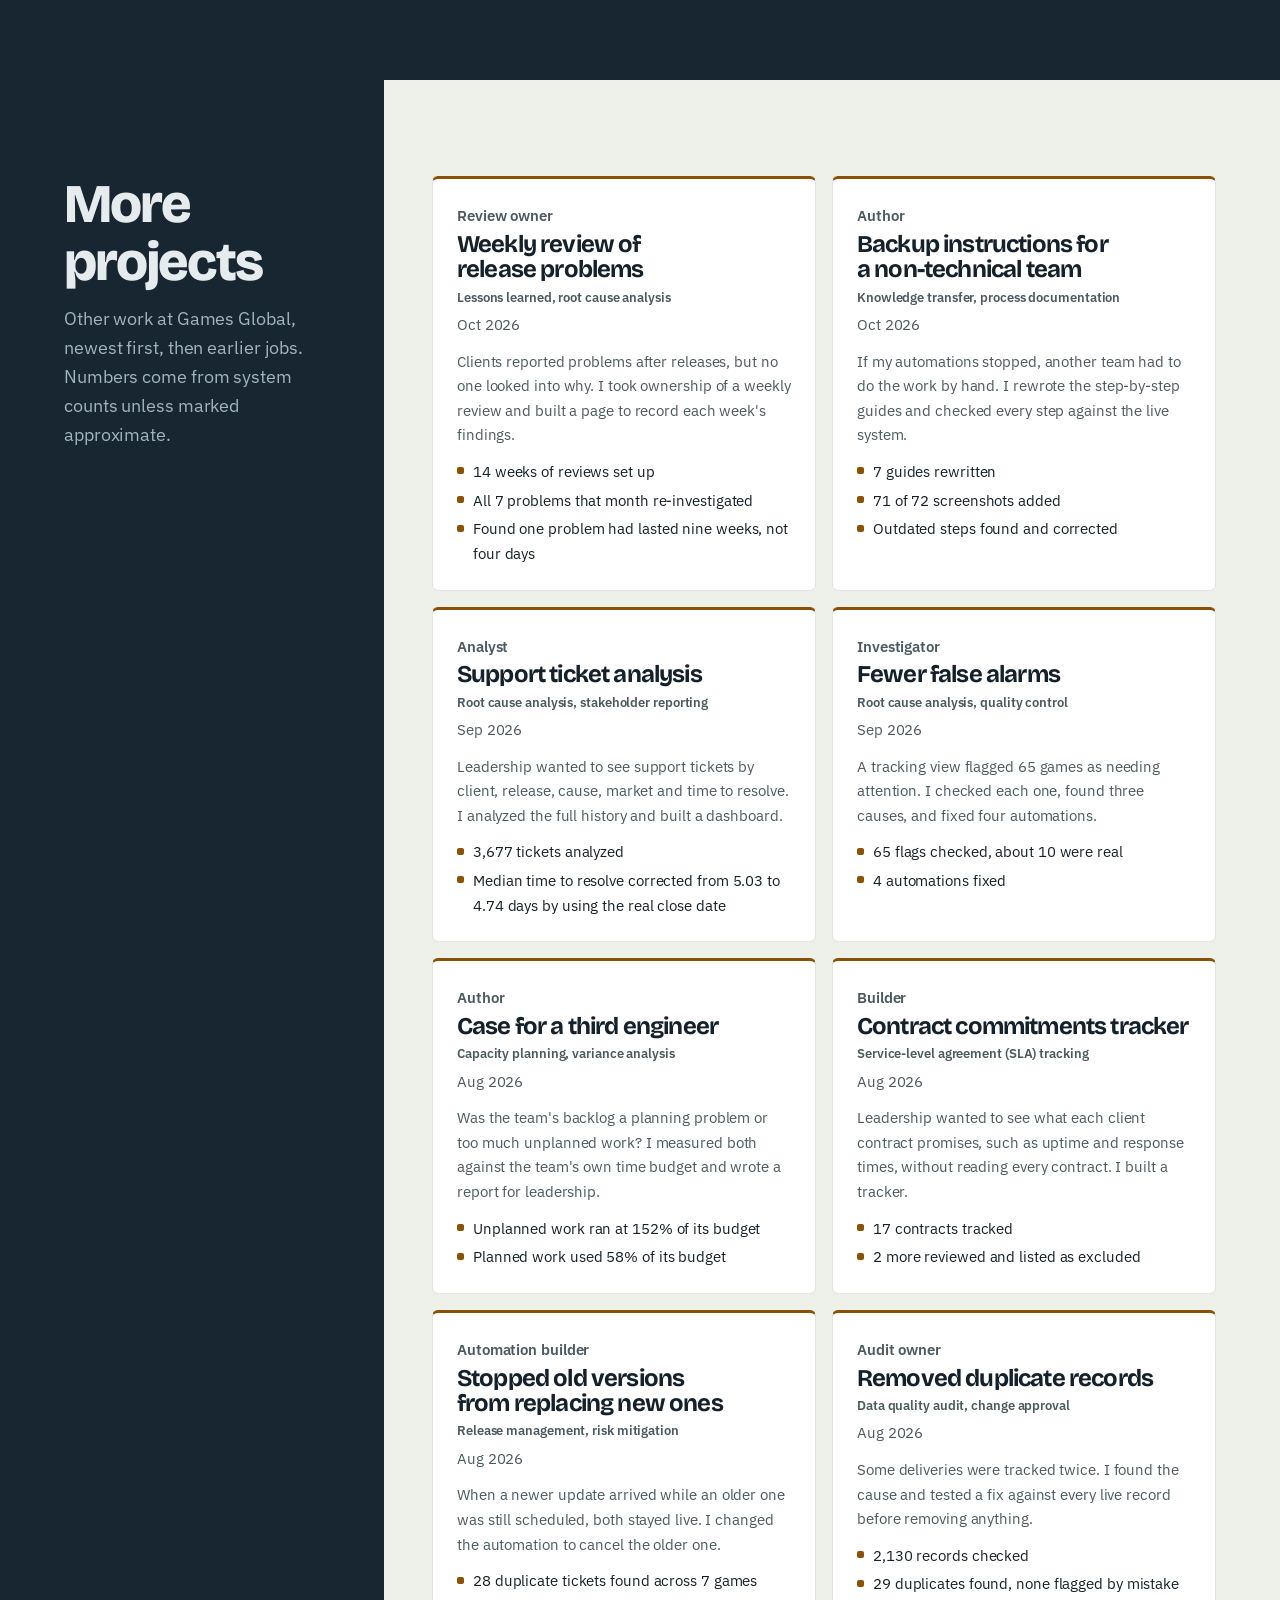
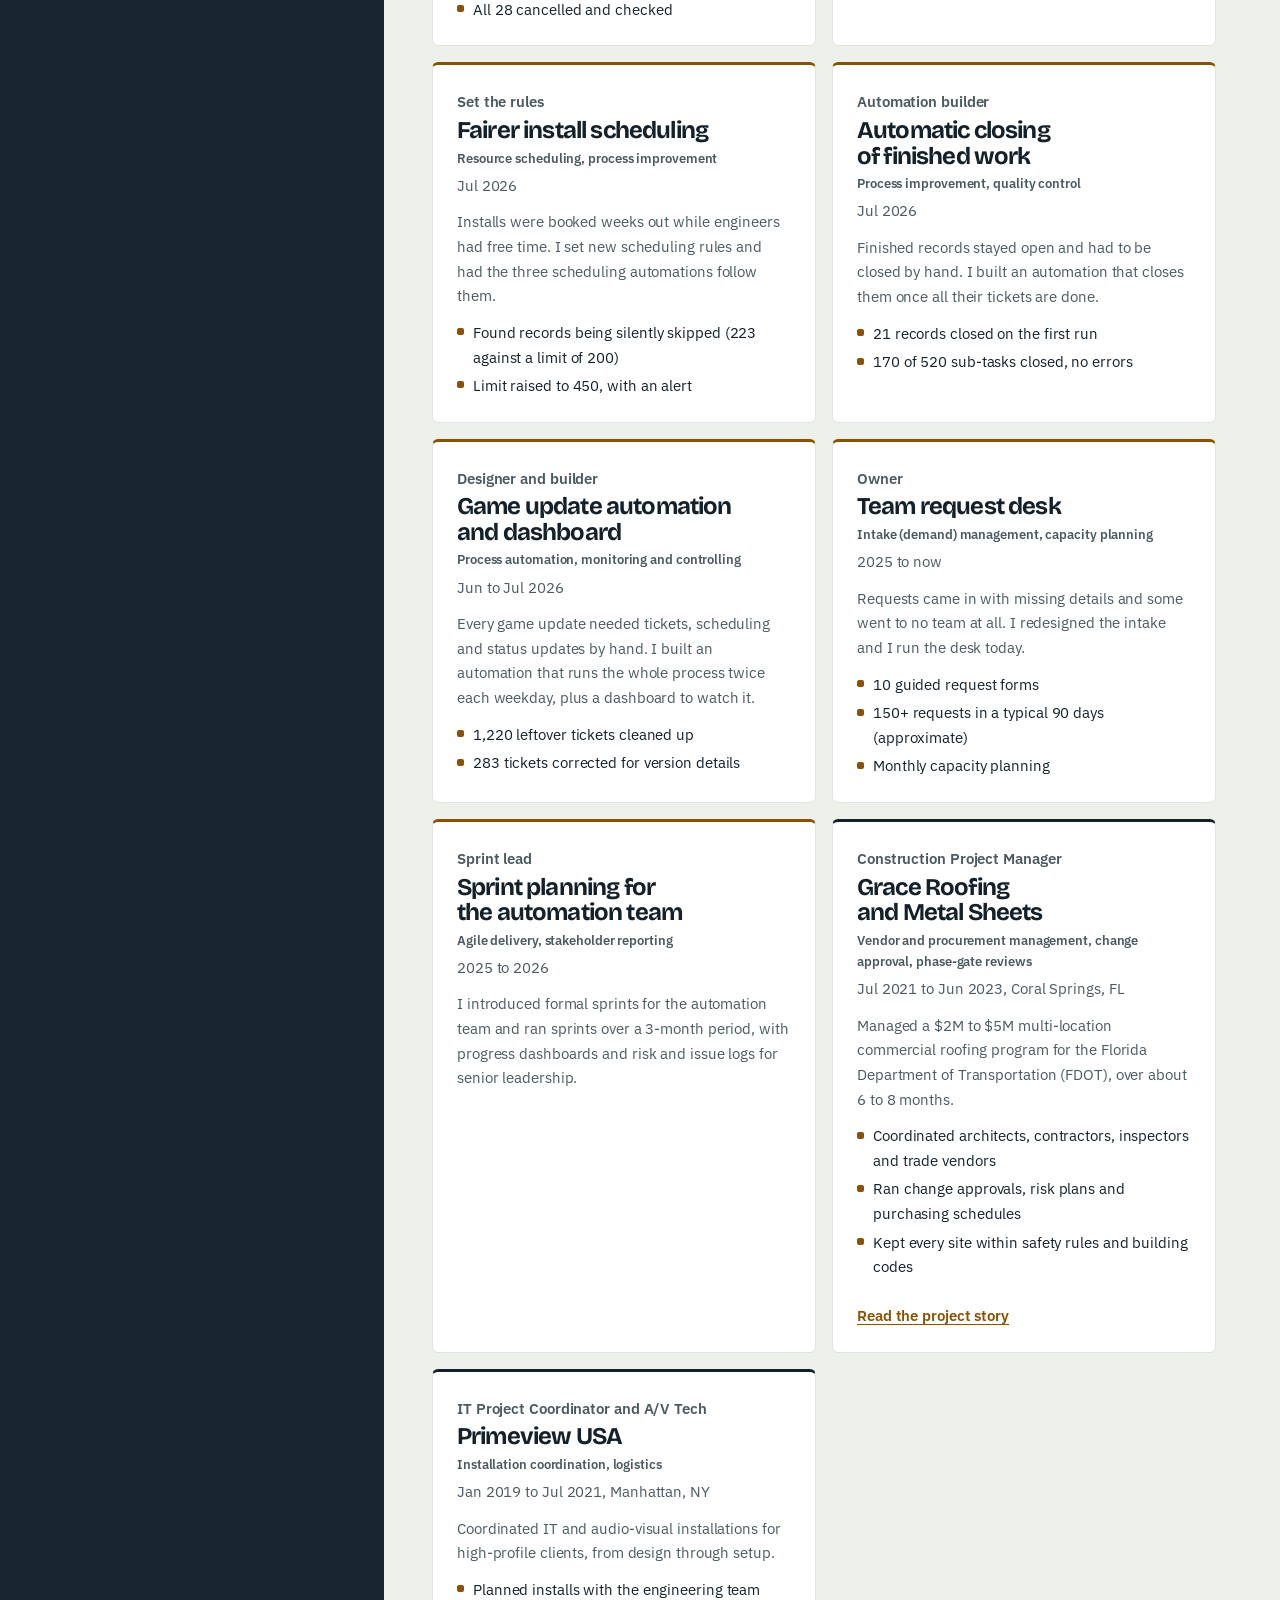
==== commit 891a1d44: "Feature one project from every job: add Grace Roofing FDOT program and Primeview installs Co-Authore" ====
--- a/index.html
+++ b/index.html
@@ -42,7 +42,7 @@
   }
   .side { position: absolute; top: 0; bottom: 0; display: flex; flex-direction: column; justify-content: center; gap: var(--sc-4); }
   .found .side { left: var(--sc-gutter); width: calc(var(--w, 28vw) - var(--sc-gutter) - var(--sc-6)); }
-  .w46 { --w: 46vw; } .w40 { --w: 40vw; } .w34 { --w: 34vw; } .w30 { --w: 30vw; }
+  .w46 { --w: 46vw; } .w40 { --w: 40vw; } .w34 { --w: 34vw; } .w30 { --w: 30vw; } .w26 { --w: 26vw; }
   .fixed .side { left: calc(52vw + var(--sc-6)); right: var(--sc-gutter); max-width: 40rem; }
 
   .when { font-size: var(--sc-t-sm); color: var(--sc-ink-soft); display: flex; gap: var(--sc-3); align-items: center; }
@@ -142,8 +142,8 @@
   }
 
   /* The full log keeps the split: problem column on the dark ground, fix column on the light. */
-  .log { position: relative; z-index: 2; padding: var(--sc-8) 0 var(--sc-9); background: linear-gradient(90deg, var(--sc-canvas) 0 32vw, var(--light) 32vw 100%); }
-  .log-head, .row { display: grid; grid-template-columns: 32vw 1fr; }
+  .log { position: relative; z-index: 2; padding: var(--sc-8) 0 var(--sc-9); background: linear-gradient(90deg, var(--sc-canvas) 0 30vw, var(--light) 30vw 100%); }
+  .log-head, .row { display: grid; grid-template-columns: 30vw 1fr; }
   .log-l { padding: var(--sc-6) var(--sc-7) var(--sc-6) var(--sc-gutter); color: var(--sc-ink); }
   .log-r { padding: var(--sc-6) var(--sc-gutter) var(--sc-6) var(--sc-7); color: var(--light-ink); --sc-ink: var(--light-ink); --sc-ink-soft: var(--light-soft); max-width: 52rem; }
   .log-head h2 { font-size: var(--sc-t-2xl); font-weight: 800; }
@@ -242,6 +242,8 @@
   .card-tags { font-size: var(--sc-t-xs) !important; color: var(--light-soft); font-weight: 600; margin: var(--sc-1) 0 0 !important; }
   .pm-tags { font-size: var(--sc-t-xs); font-weight: 600; color: var(--sc-accent); letter-spacing: 0.02em; margin: 0 !important; }
   .card-link { margin-top: var(--sc-3) !important; }
+  .big--sm { font-size: clamp(3rem, 1.6rem + 6vw, 7rem); }
+  .scale--words strong { font-size: clamp(1.8rem, 1rem + 2.6vw, 3.2rem); }
 </style>
 </head>
 <body>
@@ -319,7 +321,7 @@
   <section class="log log--half log--intro" id="projects" data-sc-act="flow" aria-labelledby="feat-h">
     <div class="log-head">
       <div class="log-l"><h2 id="feat-h">Featured projects</h2></div>
-      <div class="log-r"><p class="lead-in">Three projects, shown side by side: the problem on the left, what I did and the result on the right. Scroll to move through them.</p></div>
+      <div class="log-r"><p class="lead-in">Five projects from all three of my jobs, shown side by side: the problem on the left, what I did and the result on the right. Scroll to move through them.</p></div>
     </div>
   </section>
 
@@ -328,7 +330,7 @@
     <div data-sc-stage>
       <div class="found w40">
         <div class="side" data-sc-cue="0 1 0 0.2">
-          <div class="when"><span>June 2026</span><span class="status">Problem</span></div>
+          <div class="when"><span>Games Global, June 2026</span><span class="status">Problem</span></div>
           <p class="pm-tags">Issue containment, root cause analysis</p>
           <h2 class="problem">The automations reported healthy while failing.</h2>
           <p>The health check only confirmed that a job ran, not that it did the right work. One scheduling job was doing nothing while the dashboard stayed green.</p>
@@ -350,7 +352,7 @@
     <div data-sc-stage>
       <div class="found w34">
         <div class="side" data-sc-cue="0 1 0 0.2">
-          <div class="when"><span>September 2026</span><span class="status">Problem</span></div>
+          <div class="when"><span>Games Global, September 2026</span><span class="status">Problem</span></div>
           <p class="pm-tags">Data quality audit, change approval</p>
           <h2 class="problem">The team's tracking board didn't match reality.</h2>
           <p>The automation set each item's status once, when it was created, and never updated it.</p>
@@ -377,7 +379,7 @@
     <div data-sc-stage>
       <div class="found w30">
         <div class="side" data-sc-cue="0 1 0 0.2">
-          <div class="when"><span>Aug to Sep 2026</span><span class="status">Problem</span></div>
+          <div class="when"><span>Games Global, Aug to Sep 2026</span><span class="status">Problem</span></div>
           <p class="pm-tags">Go-live planning, resource scheduling</p>
           <h2 class="problem">Launching a new regulated state, with no test system.</h2>
           <p>Every game had to be live and tracked before launch day, with no place to rehearse. Then the launch date moved.</p>
@@ -390,6 +392,58 @@
           <p class="board-key" data-sc-cue="0.02 1 0.1 0.2">Each square is one game install. They fill in as you scroll.</p>
           <p class="fix-line" data-sc-cue="0.62 1 0.1 0.2"><b>Decision:</b> I set the standard every ticket followed, then planned and sequenced all 65 installs up front across 4 engineers in 5 working days.</p>
           <p class="fix-line fix-line--2" data-sc-cue="0.72 1 0.1 0.2"><b>Result:</b> when the launch date moved, I re-planned and checked all 65 due dates. I then turned the setup into 4 reusable scripts for that market. <a class="story" href="case-market-launch.html">Read the full story</a></p>
+        </div>
+      </div>
+    </div>
+  </section>
+
+
+  <!-- Grace Roofing: FDOT program. -->
+  <section data-sc-act="pin" data-sc-span="2.0" data-ticket aria-label="FDOT roofing program">
+    <div data-sc-stage>
+      <div class="found w30">
+        <div class="side" data-sc-cue="0 1 0 0.2">
+          <div class="when"><span>Grace Roofing and Metal Sheets, 2021 to 2023</span><span class="status">Problem</span></div>
+          <p class="pm-tags">Program planning, permitting, procurement</p>
+          <h2 class="problem">One roofing program, many towns, one budget.</h2>
+          <p>FDOT needed commercial roofing at several sites, each with its own permit office, inspections and access rules, all running at the same time.</p>
+        </div>
+      </div>
+      <div class="fixed">
+        <div class="side">
+          <div data-sc-cue="0.04 1 0.12 0.2"><span class="big big--sm">$2M&ndash;$5M</span></div>
+          <p class="big-label" data-sc-cue="0.1 1 0.12 0.2">FDOT commercial roofing program across multiple locations, about 6 to 8 months.</p>
+          <p class="fix-line" data-sc-cue="0.46 1 0.12 0.2"><b>Decision:</b> I sequenced sites by readiness rather than starting them all at once. A site went into production only when its permit, materials and crew were in place.</p>
+          <p class="fix-line fix-line--2" data-sc-cue="0.58 1 0.12 0.2"><b>Result:</b> permits, procurement, crews and subcontractors ran under one plan and one budget, with OSHA and local codes followed at every site. <a class="story" href="case-roofing-program.html">Read the full story</a></p>
+        </div>
+      </div>
+    </div>
+  </section>
+
+  <!-- Primeview: factory-to-site installations. -->
+  <section data-sc-act="pin" data-sc-span="2.0" data-ticket aria-label="AV installation coordination">
+    <div data-sc-stage>
+      <div class="found w26">
+        <div class="side" data-sc-cue="0 1 0 0.2">
+          <div class="when"><span>Primeview USA, 2019 to 2021</span><span class="status">Problem</span></div>
+          <p class="pm-tags">Logistics, dependency management</p>
+          <h2 class="problem">Every install depended on five handoffs.</h2>
+          <p>Factory, delivery, engineer travel, site readiness and building security all had to line up on the same day.</p>
+        </div>
+      </div>
+      <div class="fixed">
+        <div class="side">
+          <div data-sc-reveal="left" data-sc-reveal-at="0.06 0.4">
+            <div class="scale scale--words">
+              <strong>Factory</strong><span>ship dates tracked</span>
+              <strong>Delivery</strong><span>materials scheduled to site</span>
+              <strong>Travel</strong><span>engineer flights booked</span>
+              <strong>Readiness</strong><span>site dependencies closed</span>
+              <strong>Access</strong><span>security cleared</span>
+            </div>
+          </div>
+          <p class="fix-line" data-sc-cue="0.46 1 0.12 0.2"><b>Decision:</b> I confirmed each site was ready before releasing equipment or booking travel, rather than flying crews in on the original date.</p>
+          <p class="fix-line fix-line--2" data-sc-cue="0.58 1 0.12 0.2"><b>Result:</b> video display, cabling and integration installs for high-profile clients, coordinated from design through deployment. <a class="story" href="case-av-deployment.html">Read the full story</a></p>
         </div>
       </div>
     </div>
@@ -515,7 +569,7 @@
         var st = t.querySelector('.status'); if (st) st.textContent = done ? 'Solved' : 'Problem';
         if (done) closed++;
       });
-      target = 50 - 6 * closed;
+      target = 50 - 4 * closed;
       cur += (target - cur) * 0.12;
       var split = cur;
       if (closeAct.getBoundingClientRect().top < innerHeight) split *= 1 - ease(Math.min(p(closeAct) / 0.28, 1));
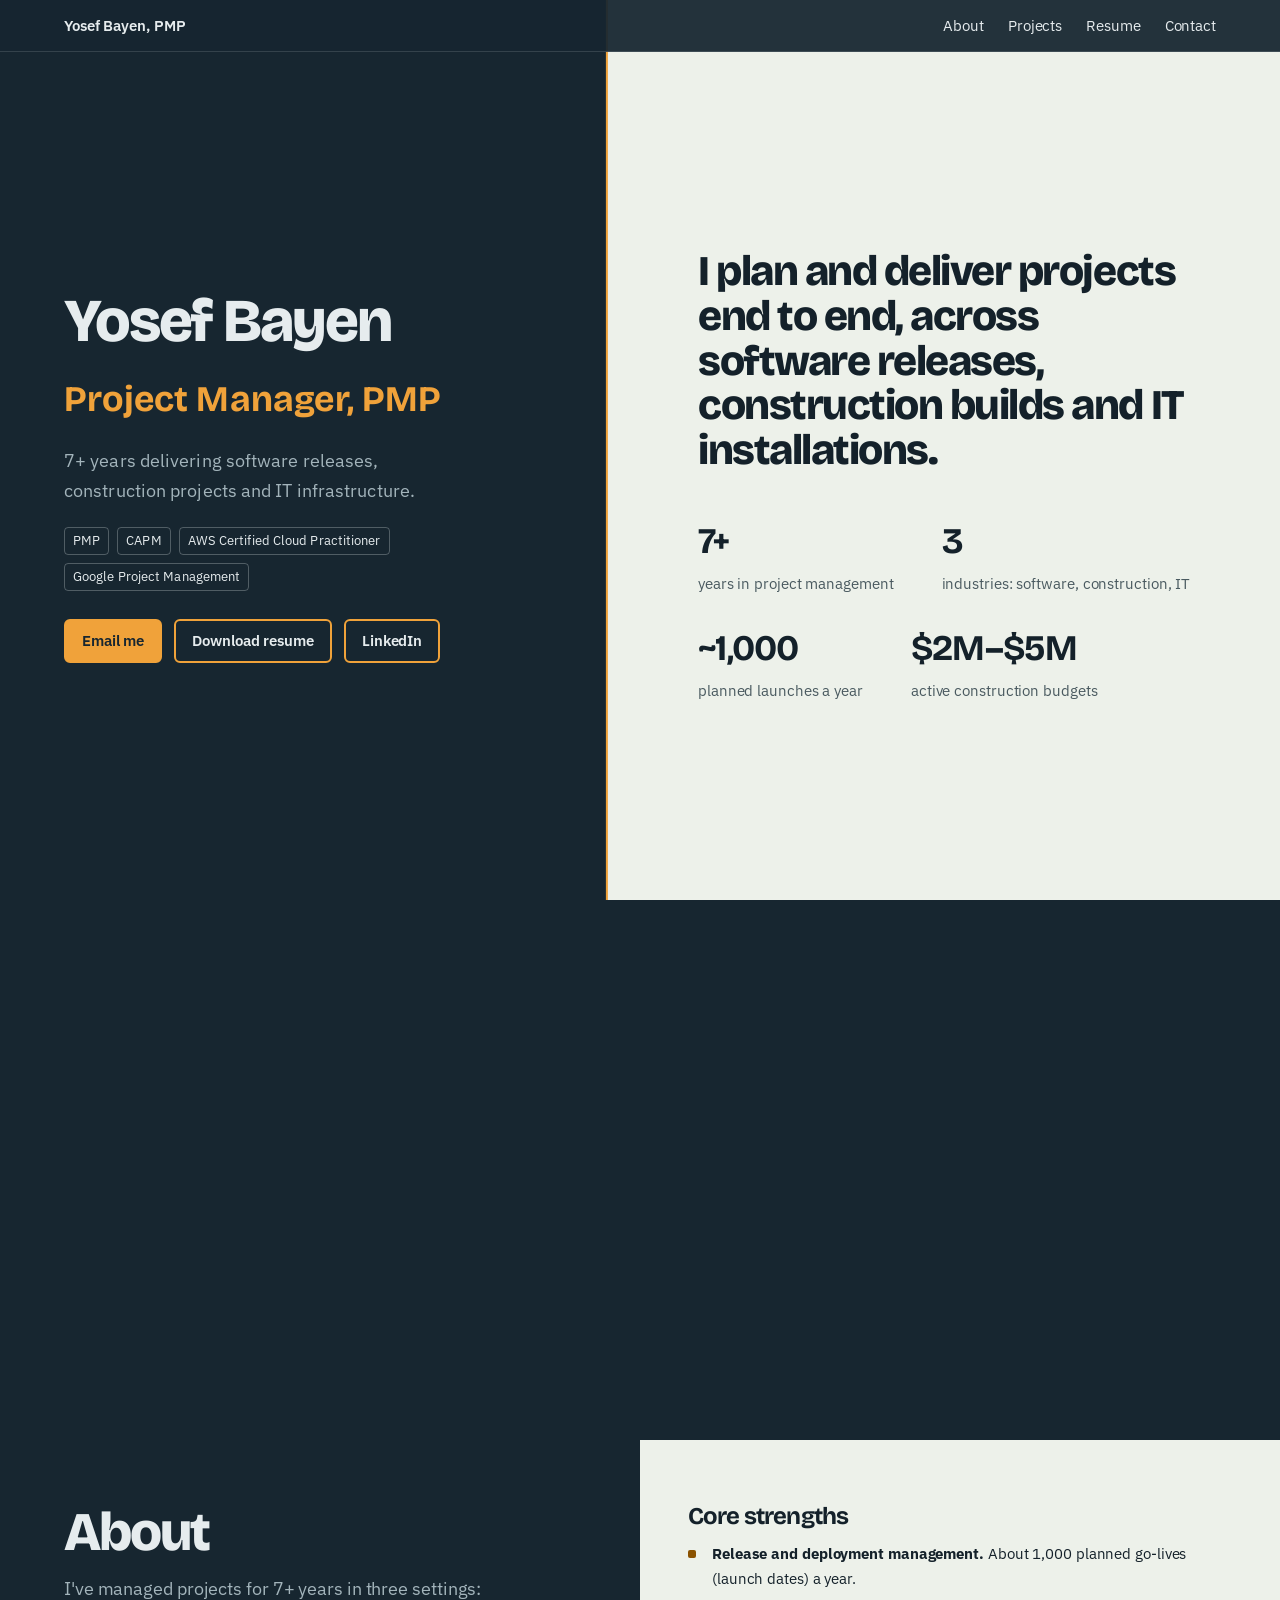
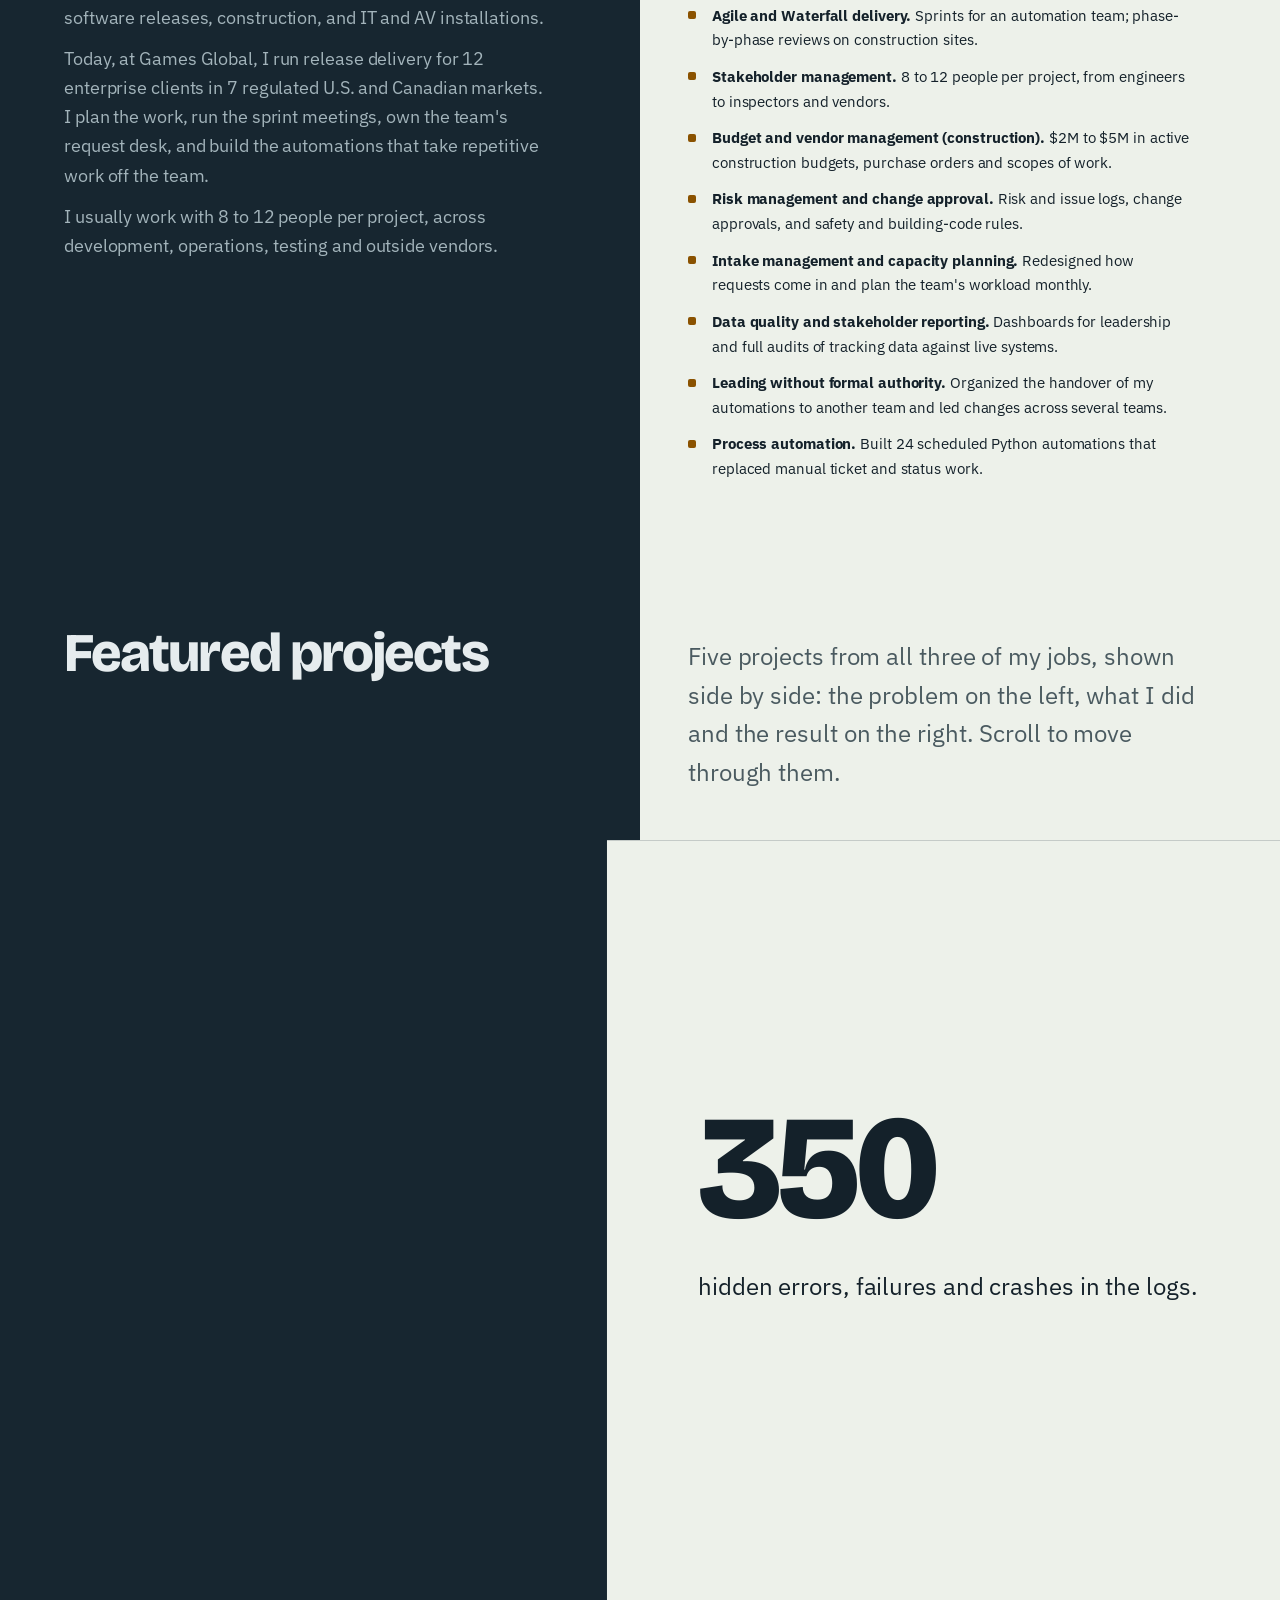
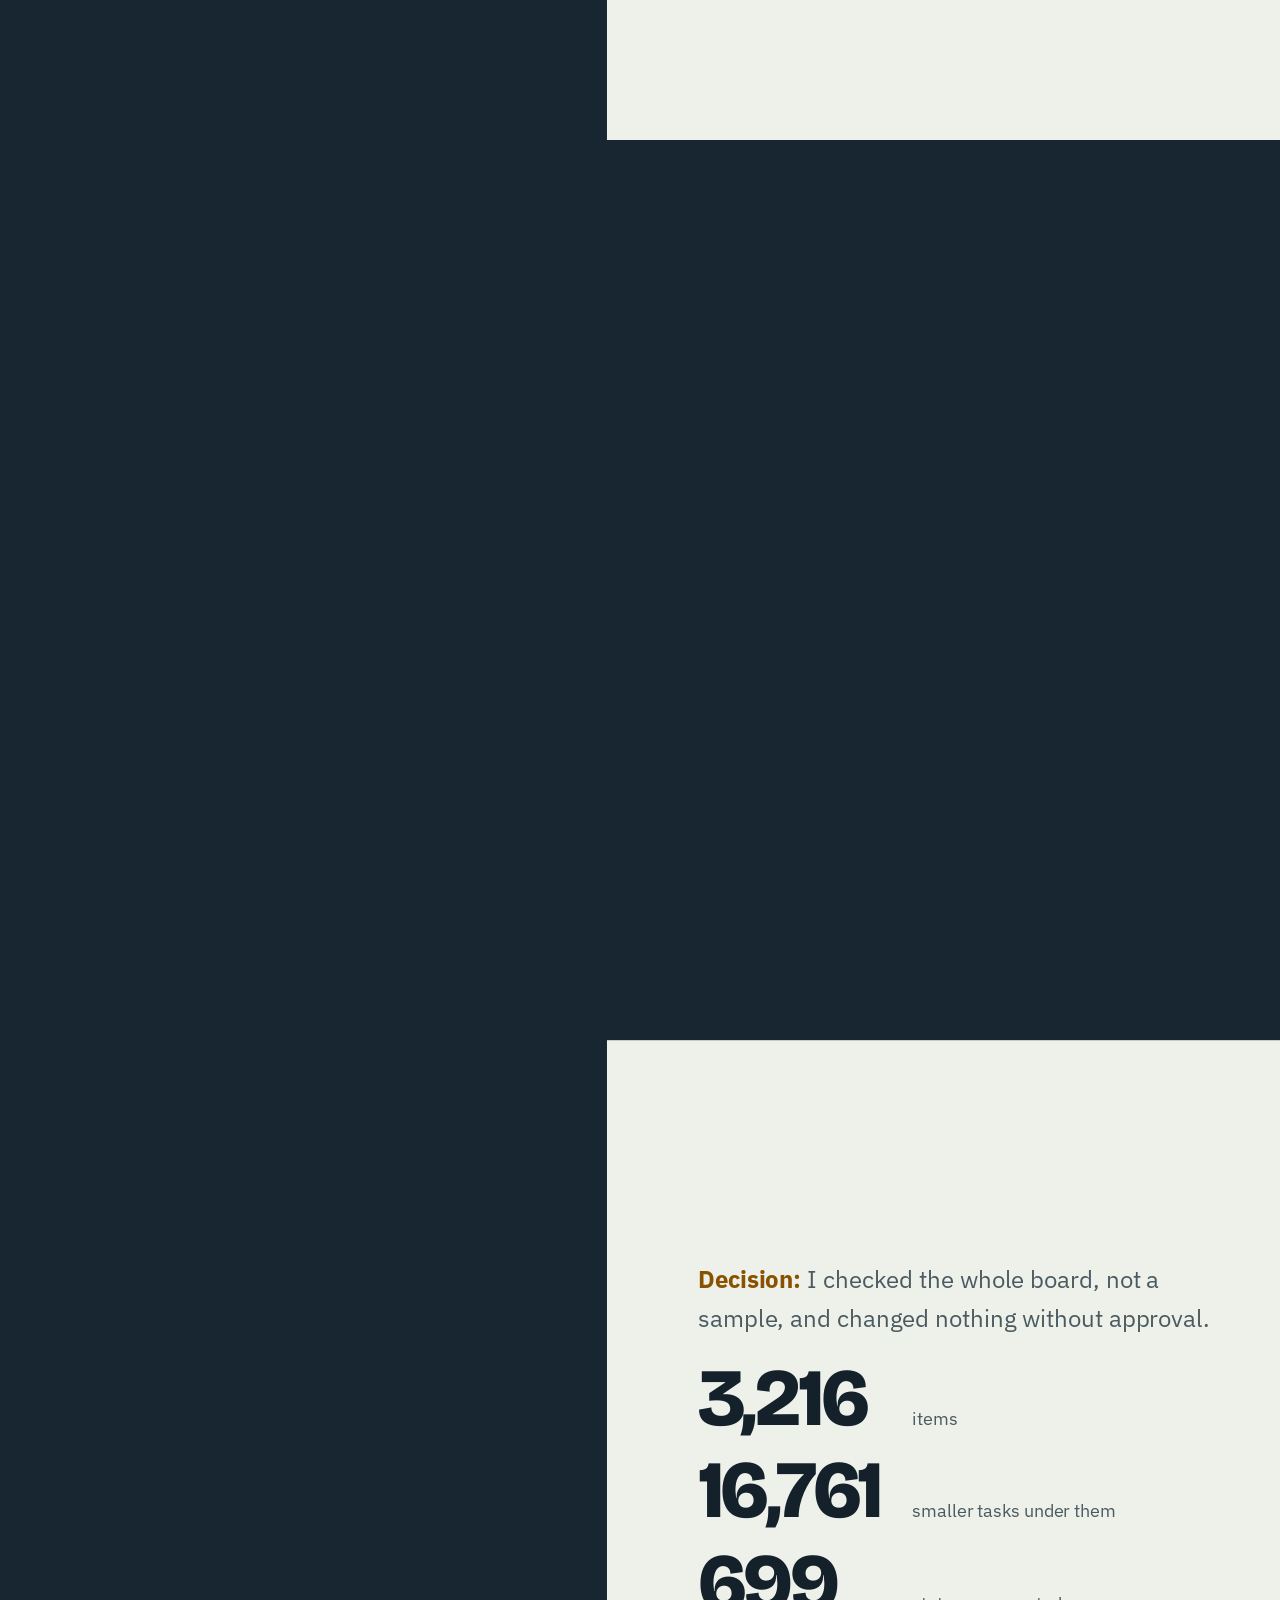
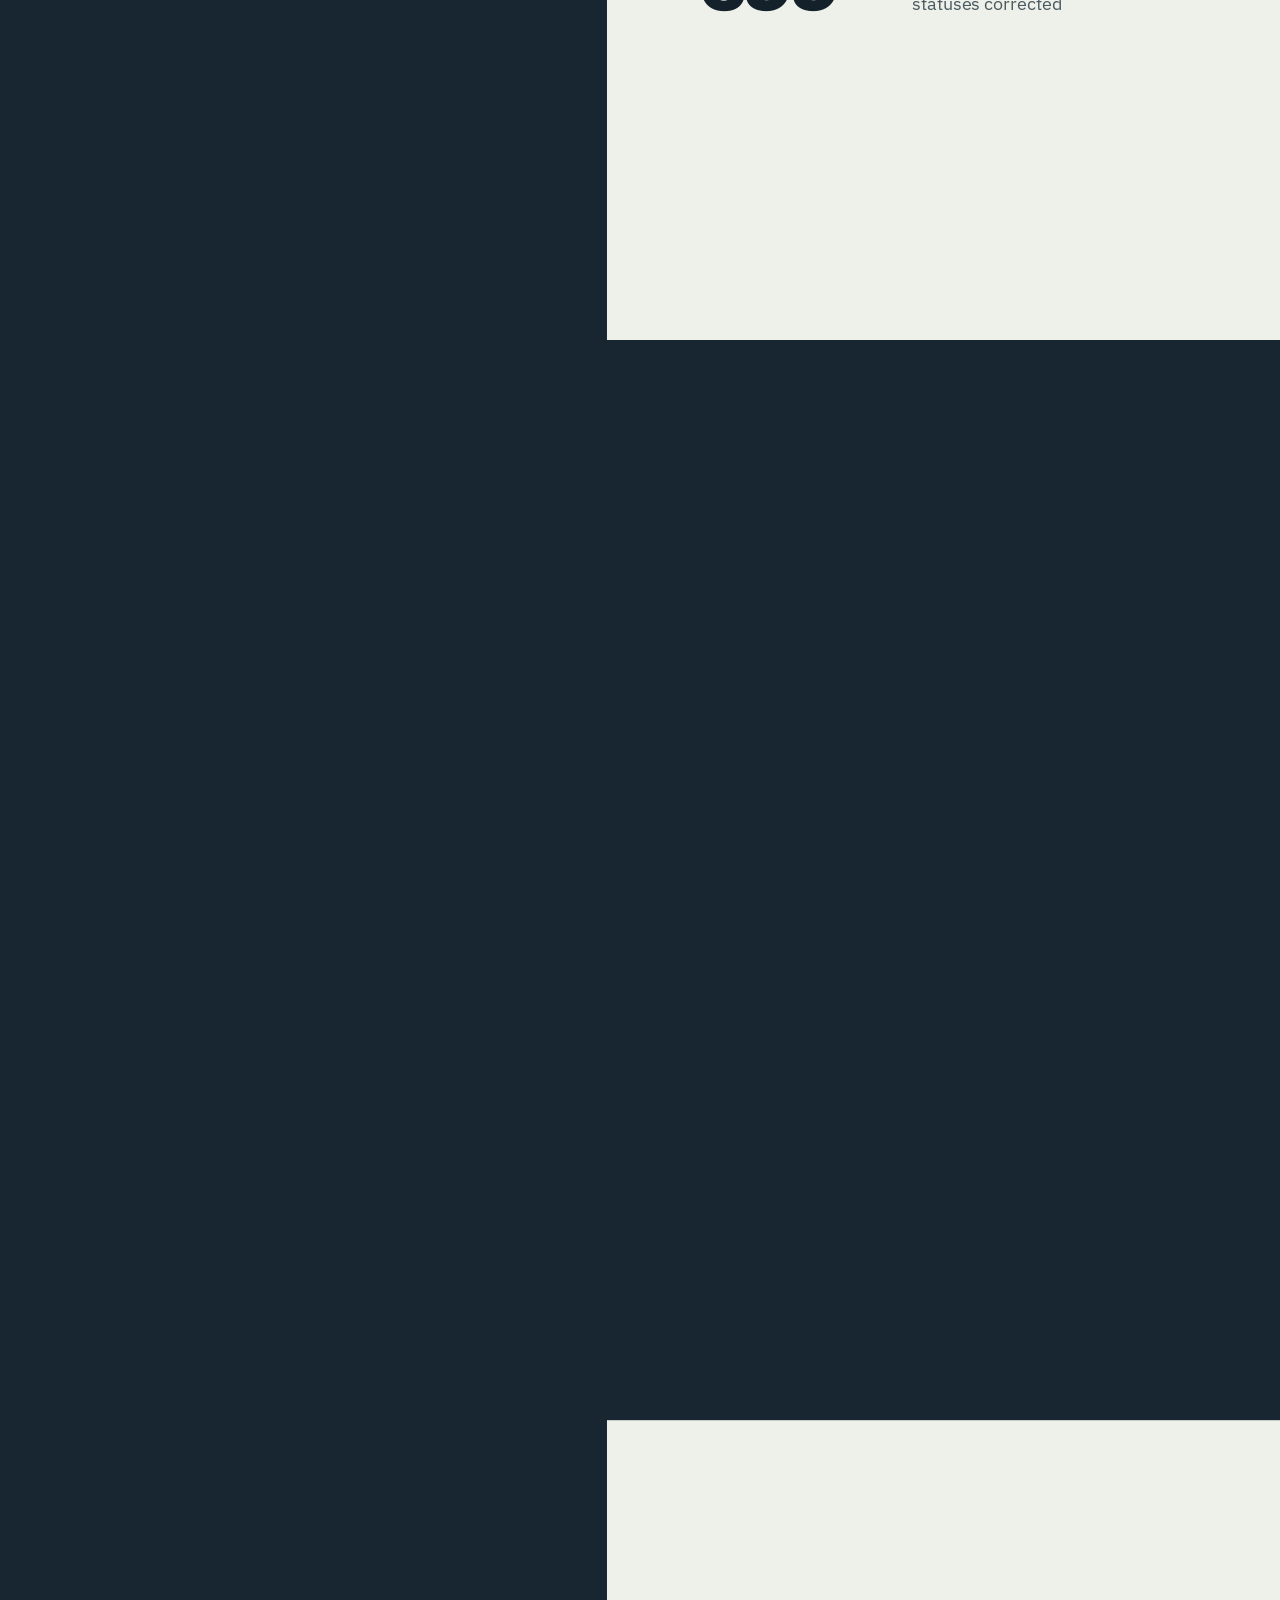
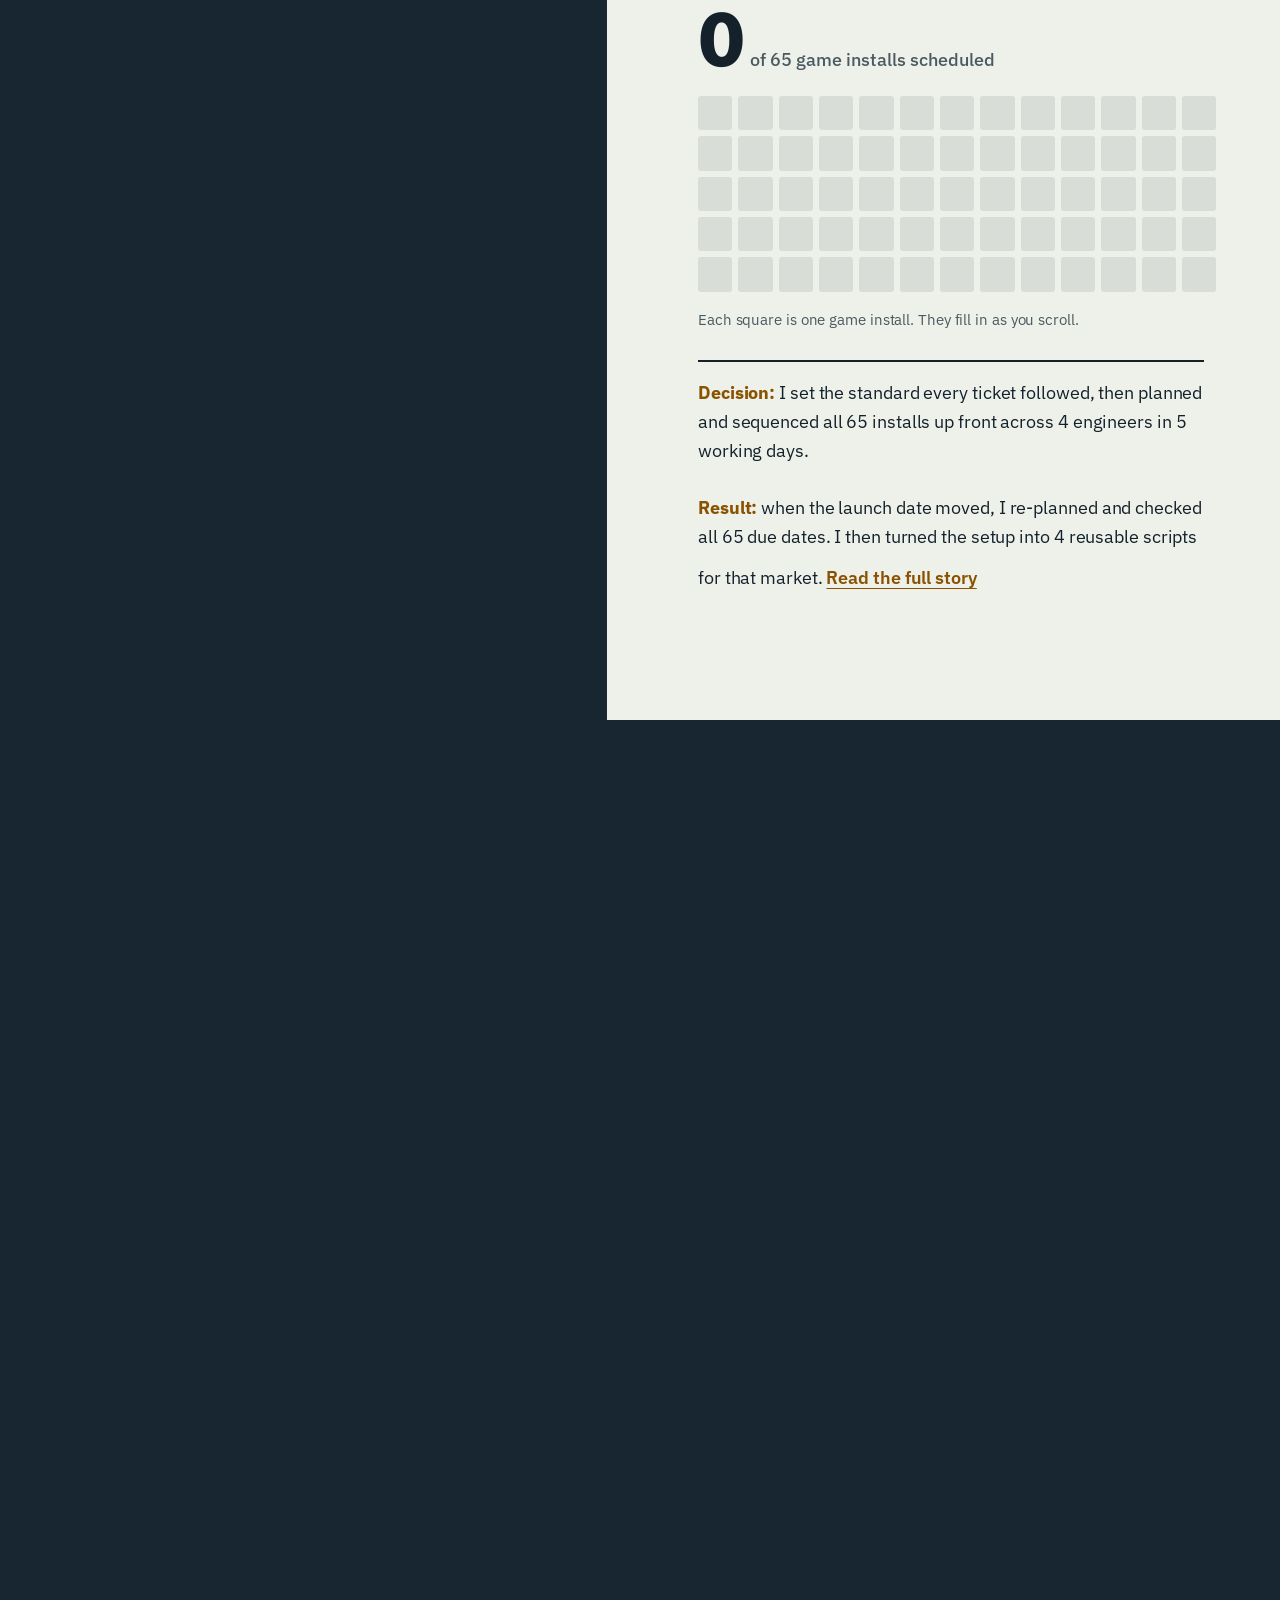
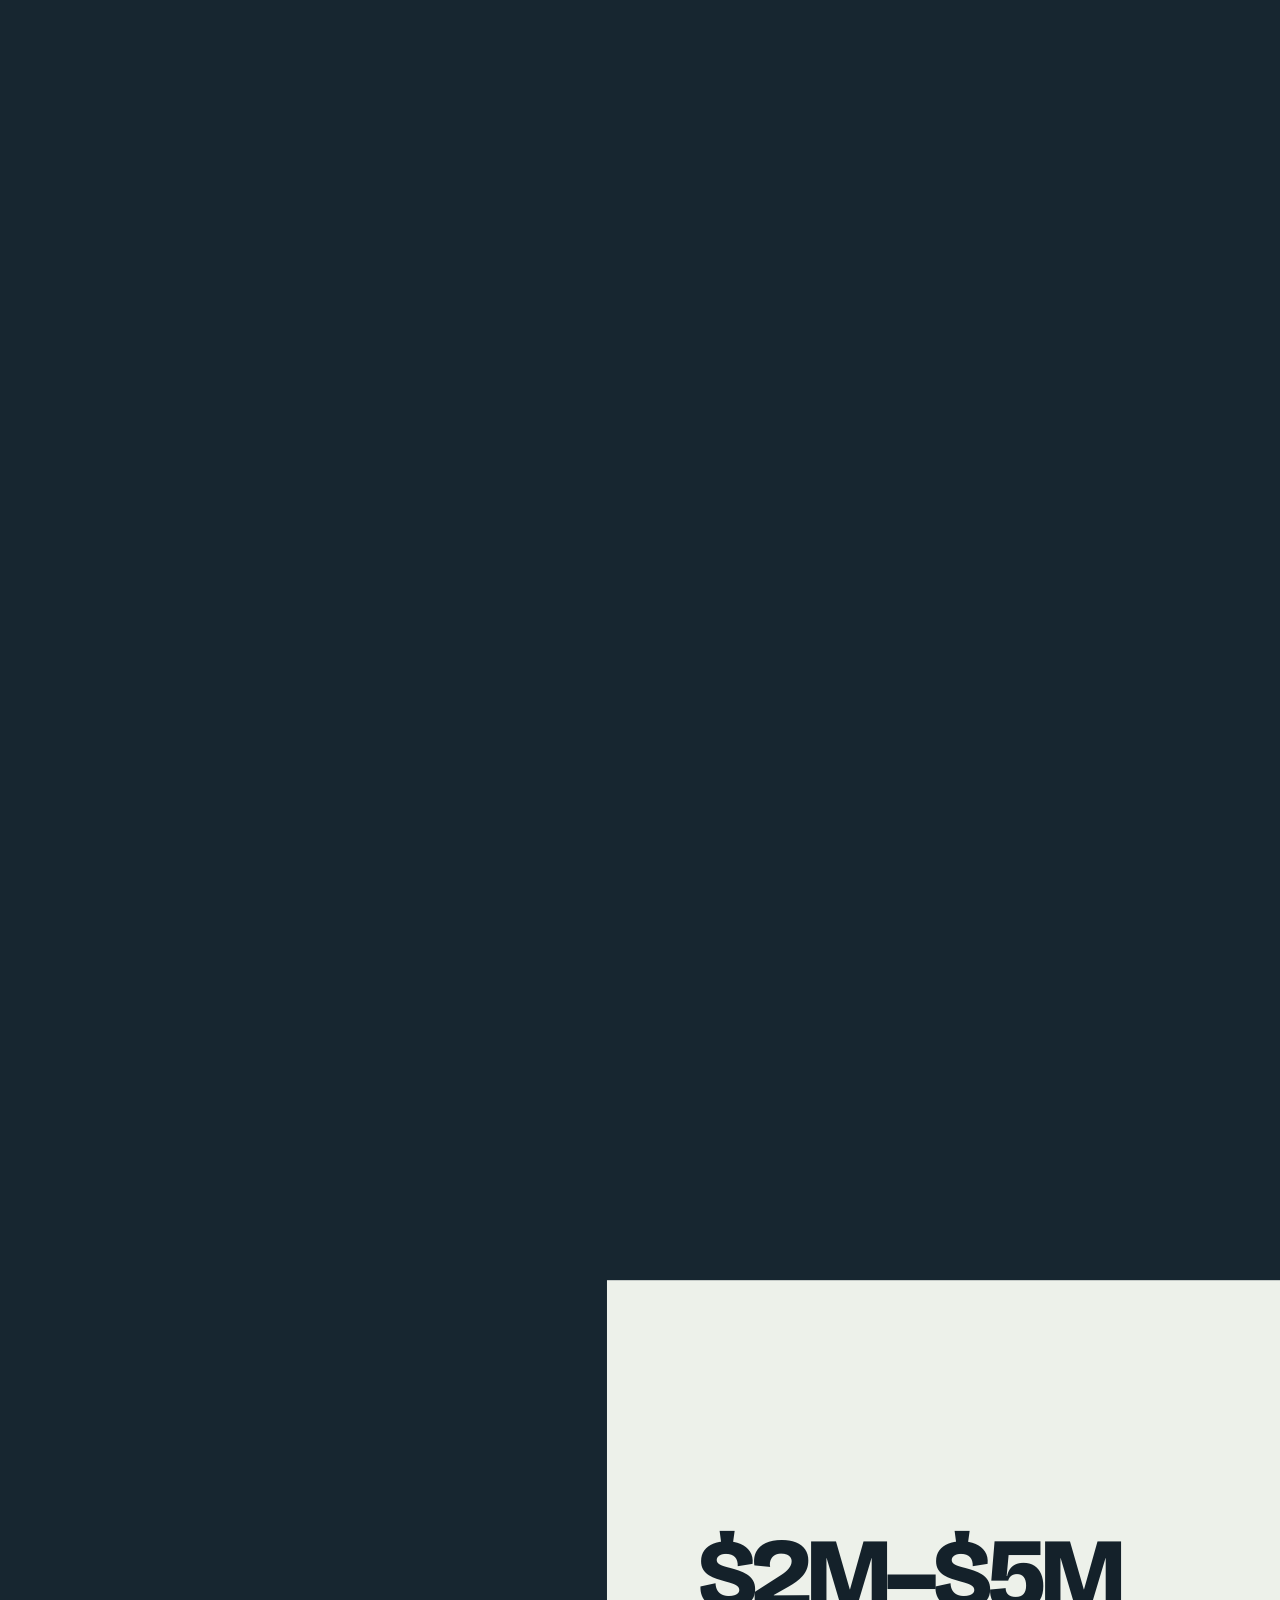
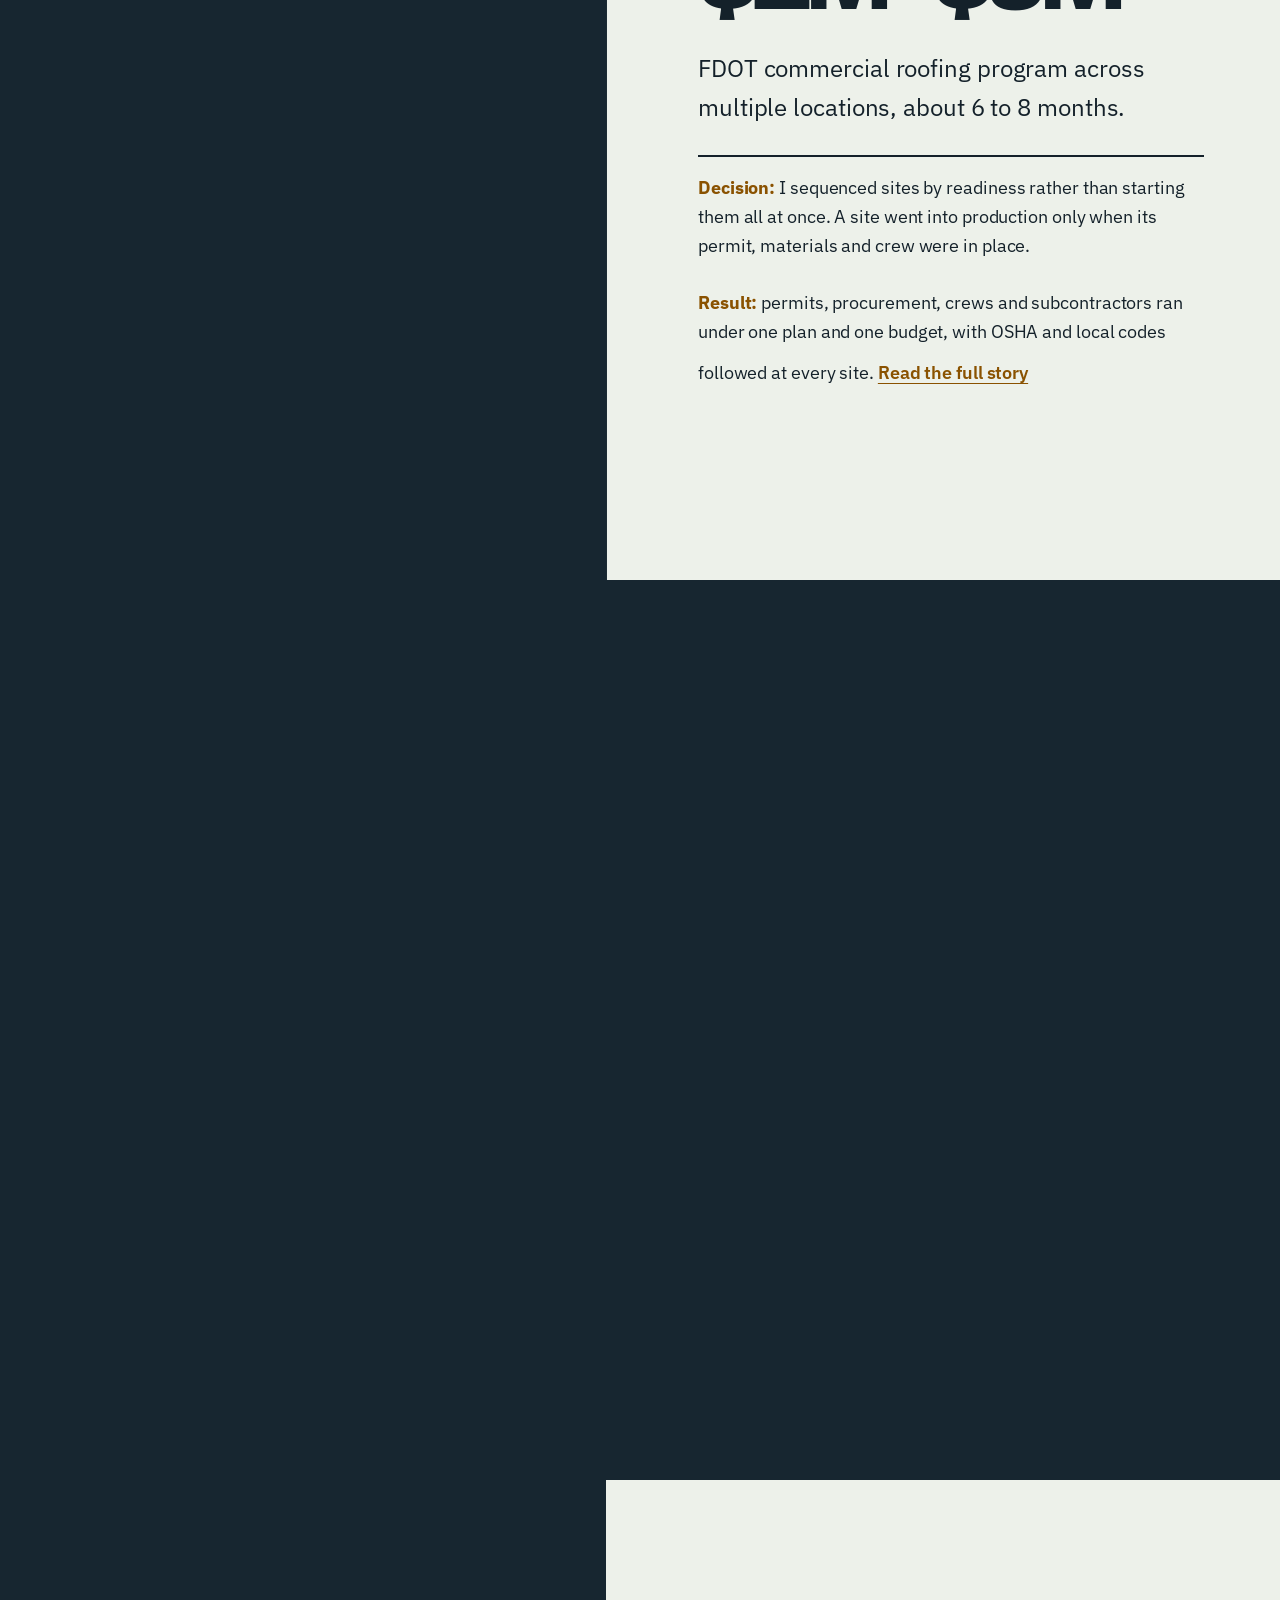
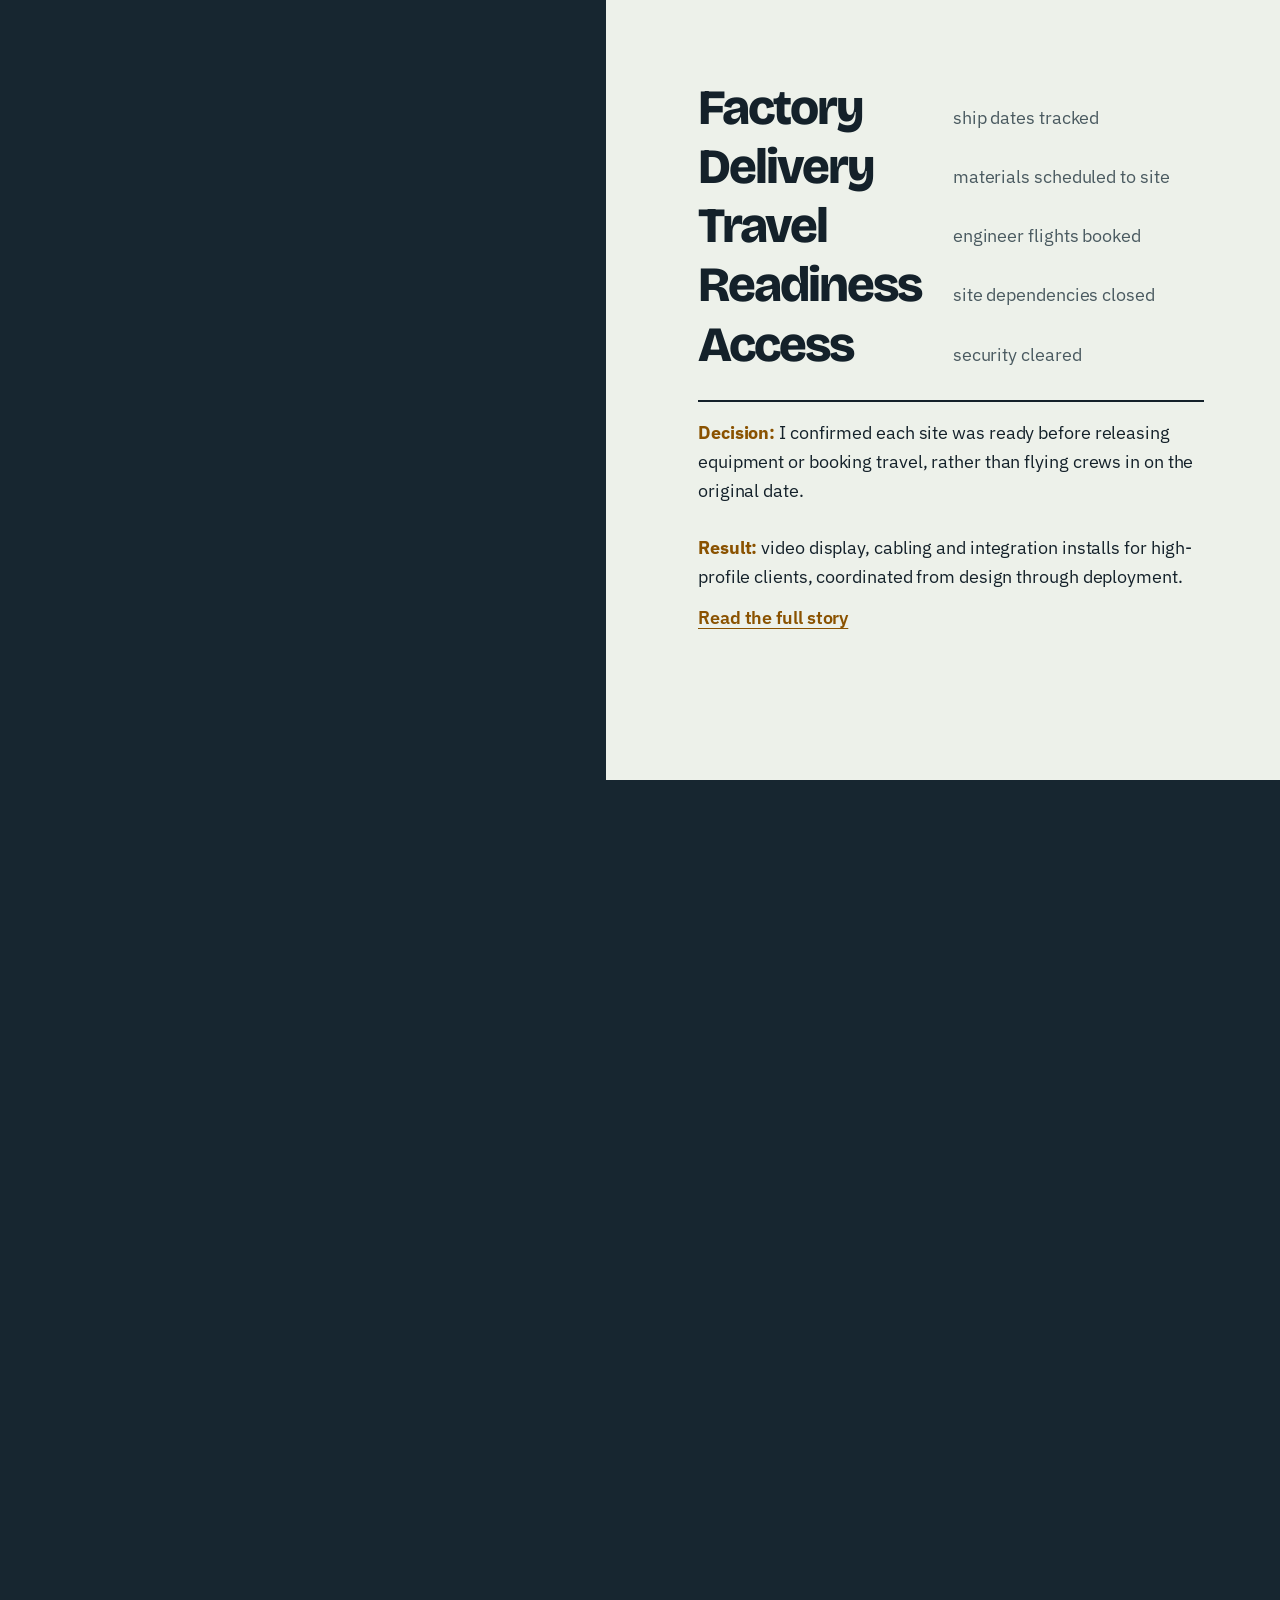
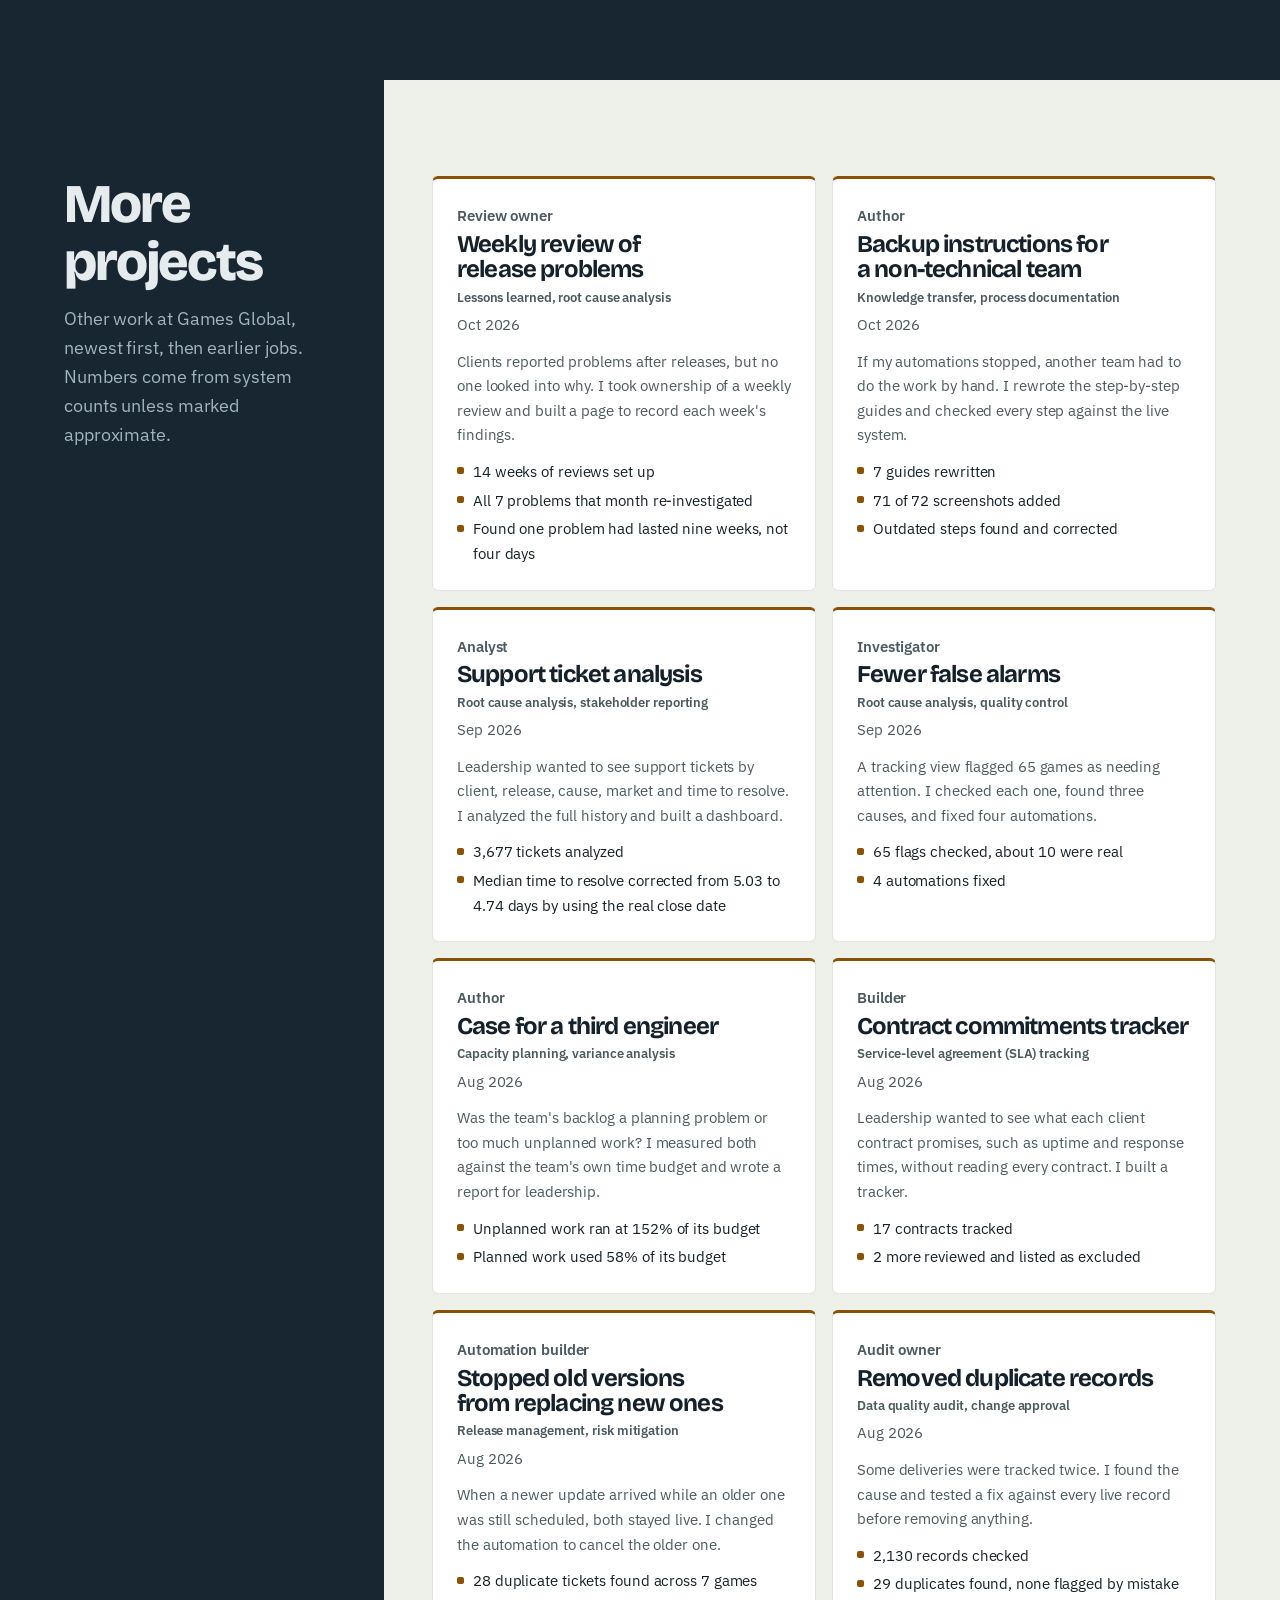
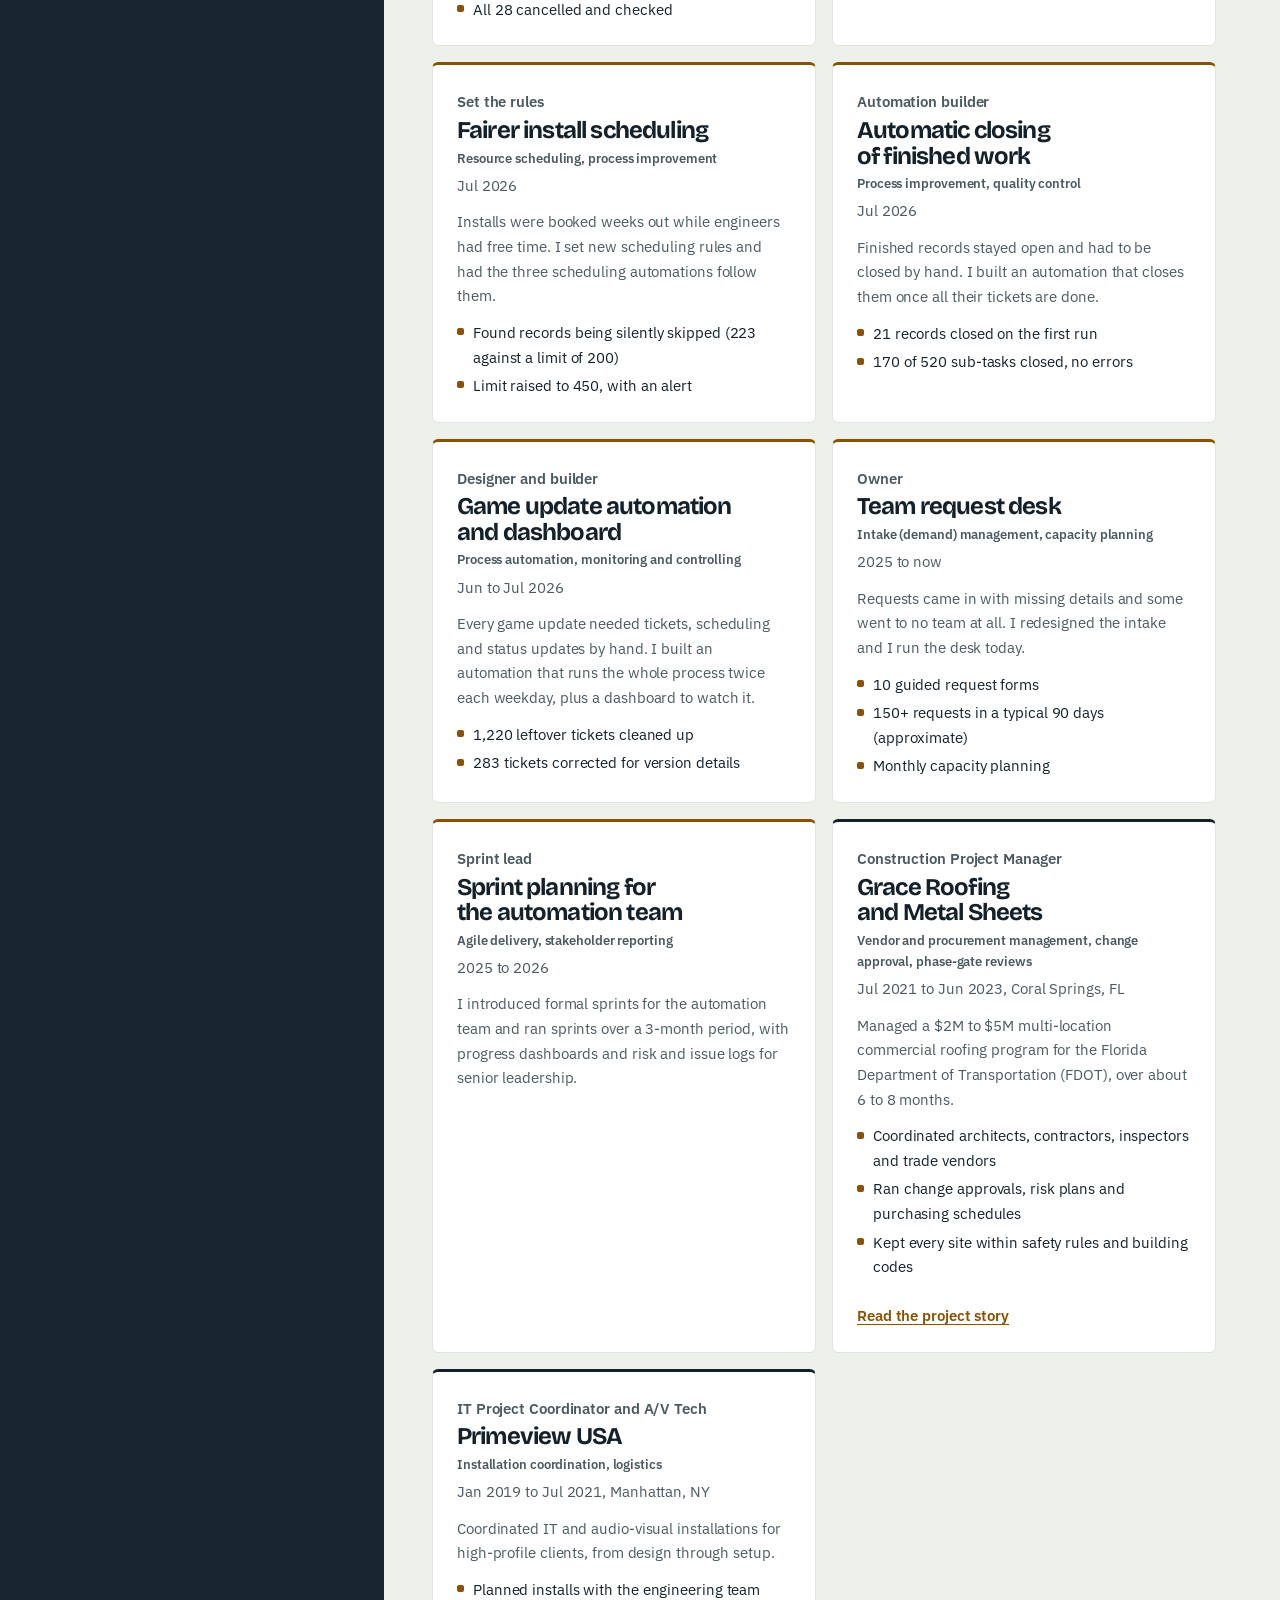
==== commit eddf7489: "Add QuickBooks and Microsoft Project to roofing tools; QuickBooks on home tools Co-Authored-By: Clau" ====
--- a/index.html
+++ b/index.html
@@ -480,7 +480,7 @@
         <div class="toolgrid">
           <div><h3>Delivery</h3><p>Agile and Scrum, Waterfall, hybrid, sprint planning, backlog grooming, release management, go-live planning</p></div>
           <div><h3>Planning and control</h3><p>Jira, Confluence, Microsoft Project, Azure DevOps, Monday.com, risk and issue logs, change approval, capacity planning</p></div>
-          <div><h3>Reporting</h3><p>Power BI, advanced Excel, Google Sheets, progress dashboards, leadership updates</p></div>
+          <div><h3>Reporting and budgets</h3><p>Power BI, advanced Excel, Google Sheets, QuickBooks, progress dashboards, leadership updates</p></div>
           <div><h3>Automation</h3><p>Python, Jira and Monday.com connections, HTML and JavaScript dashboards, AI-assisted development</p></div>
         </div>
       </div>
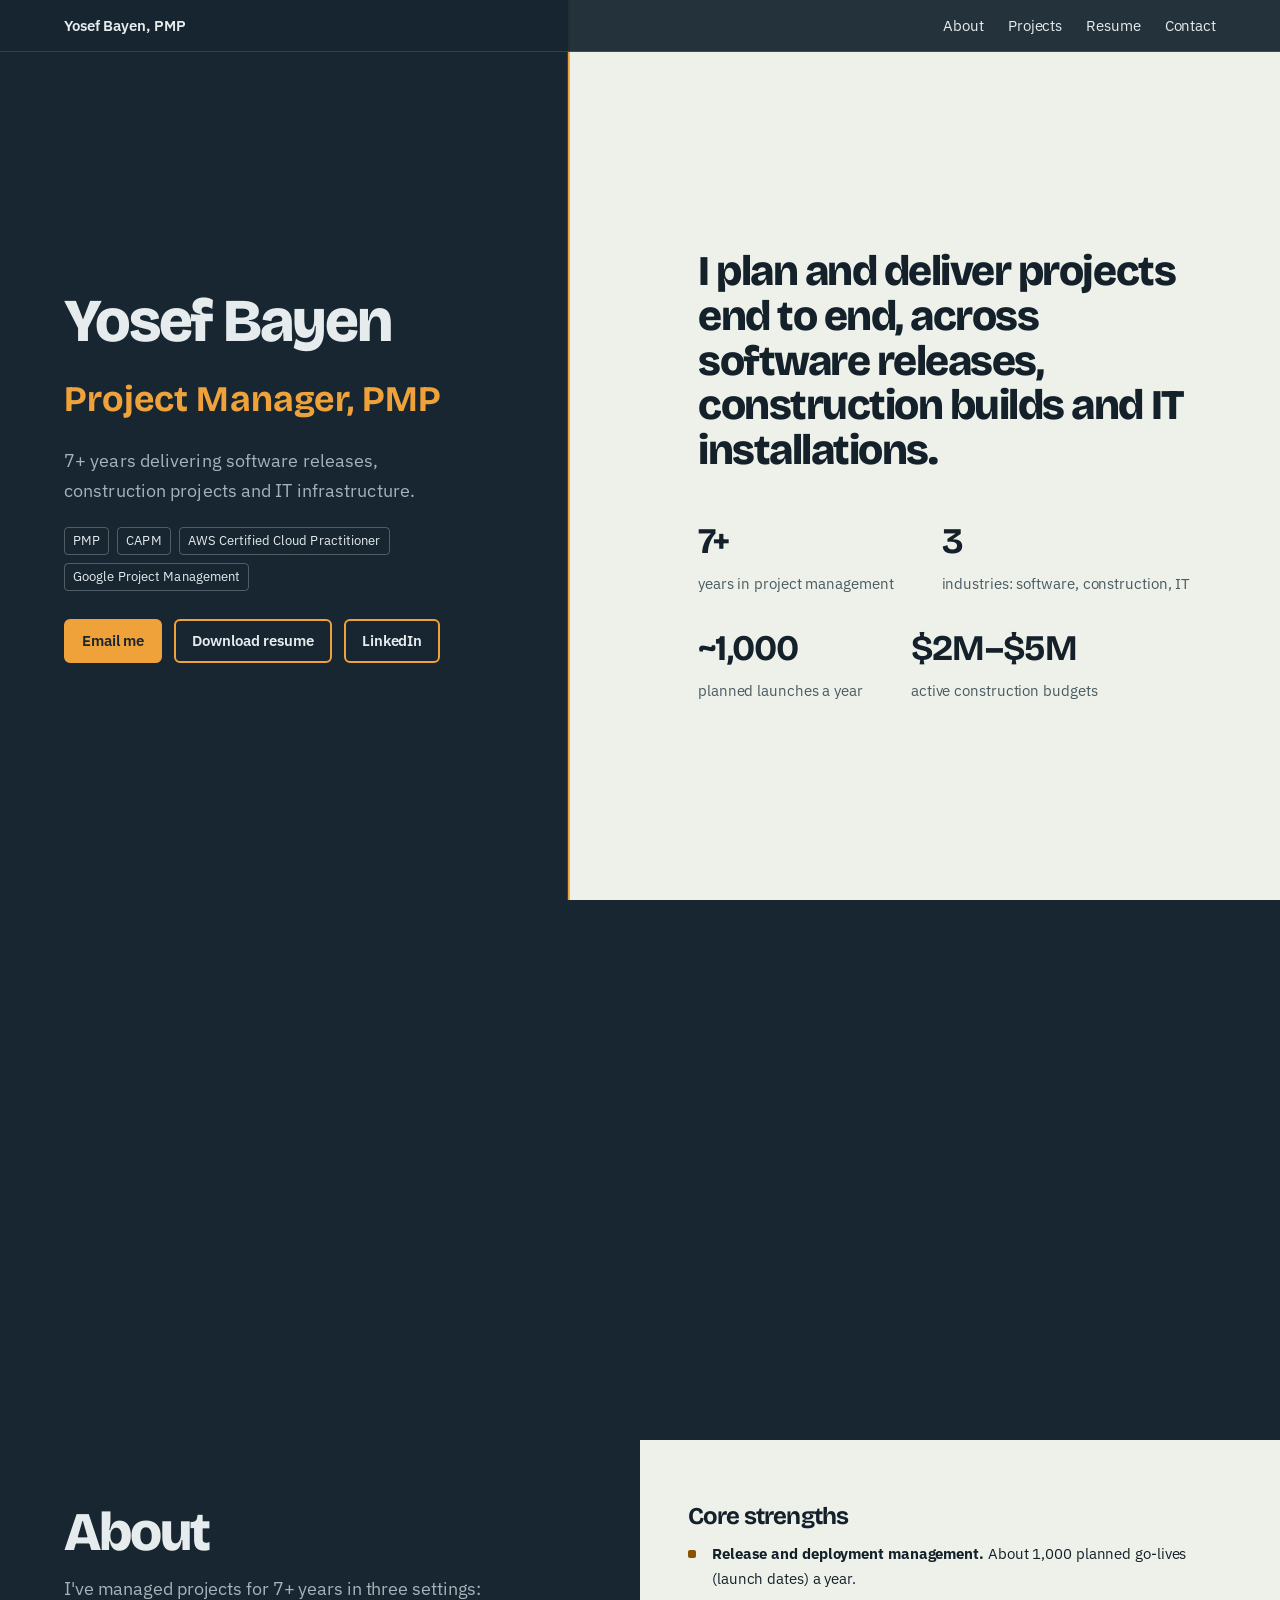
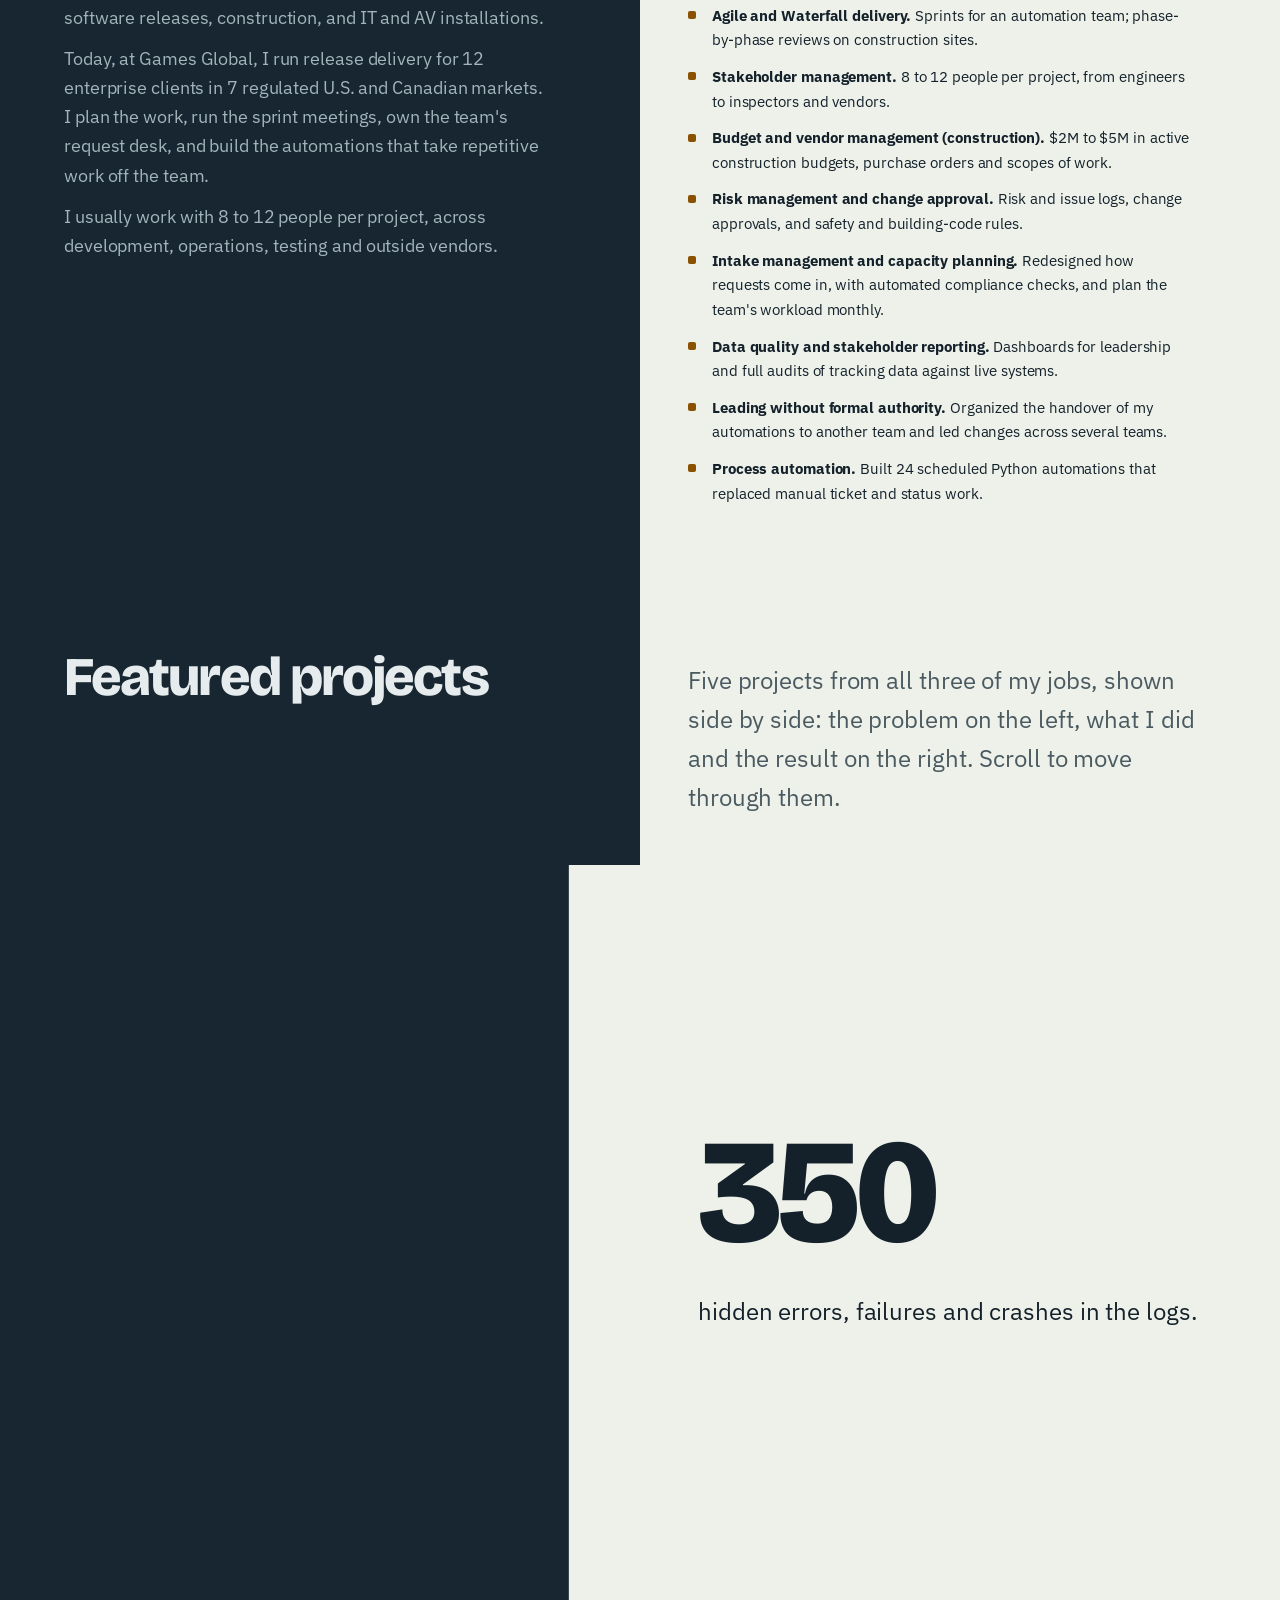
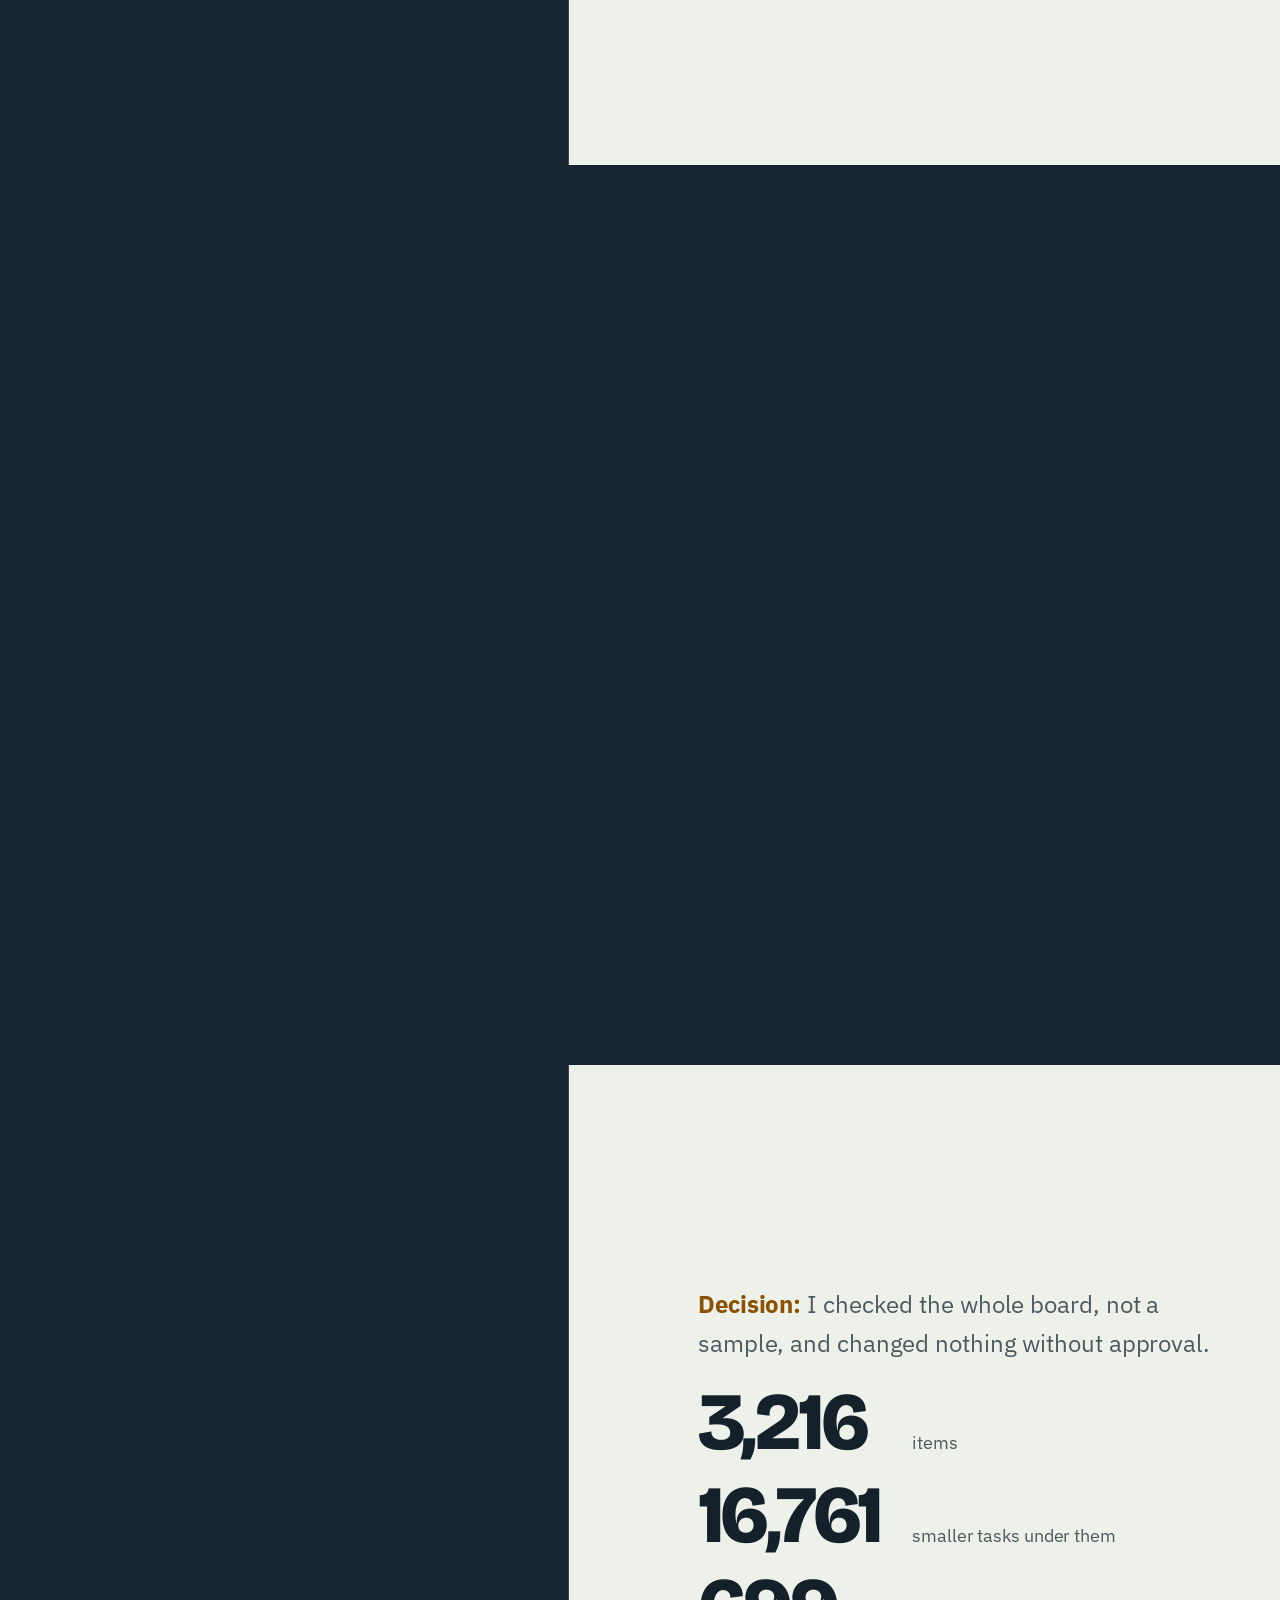
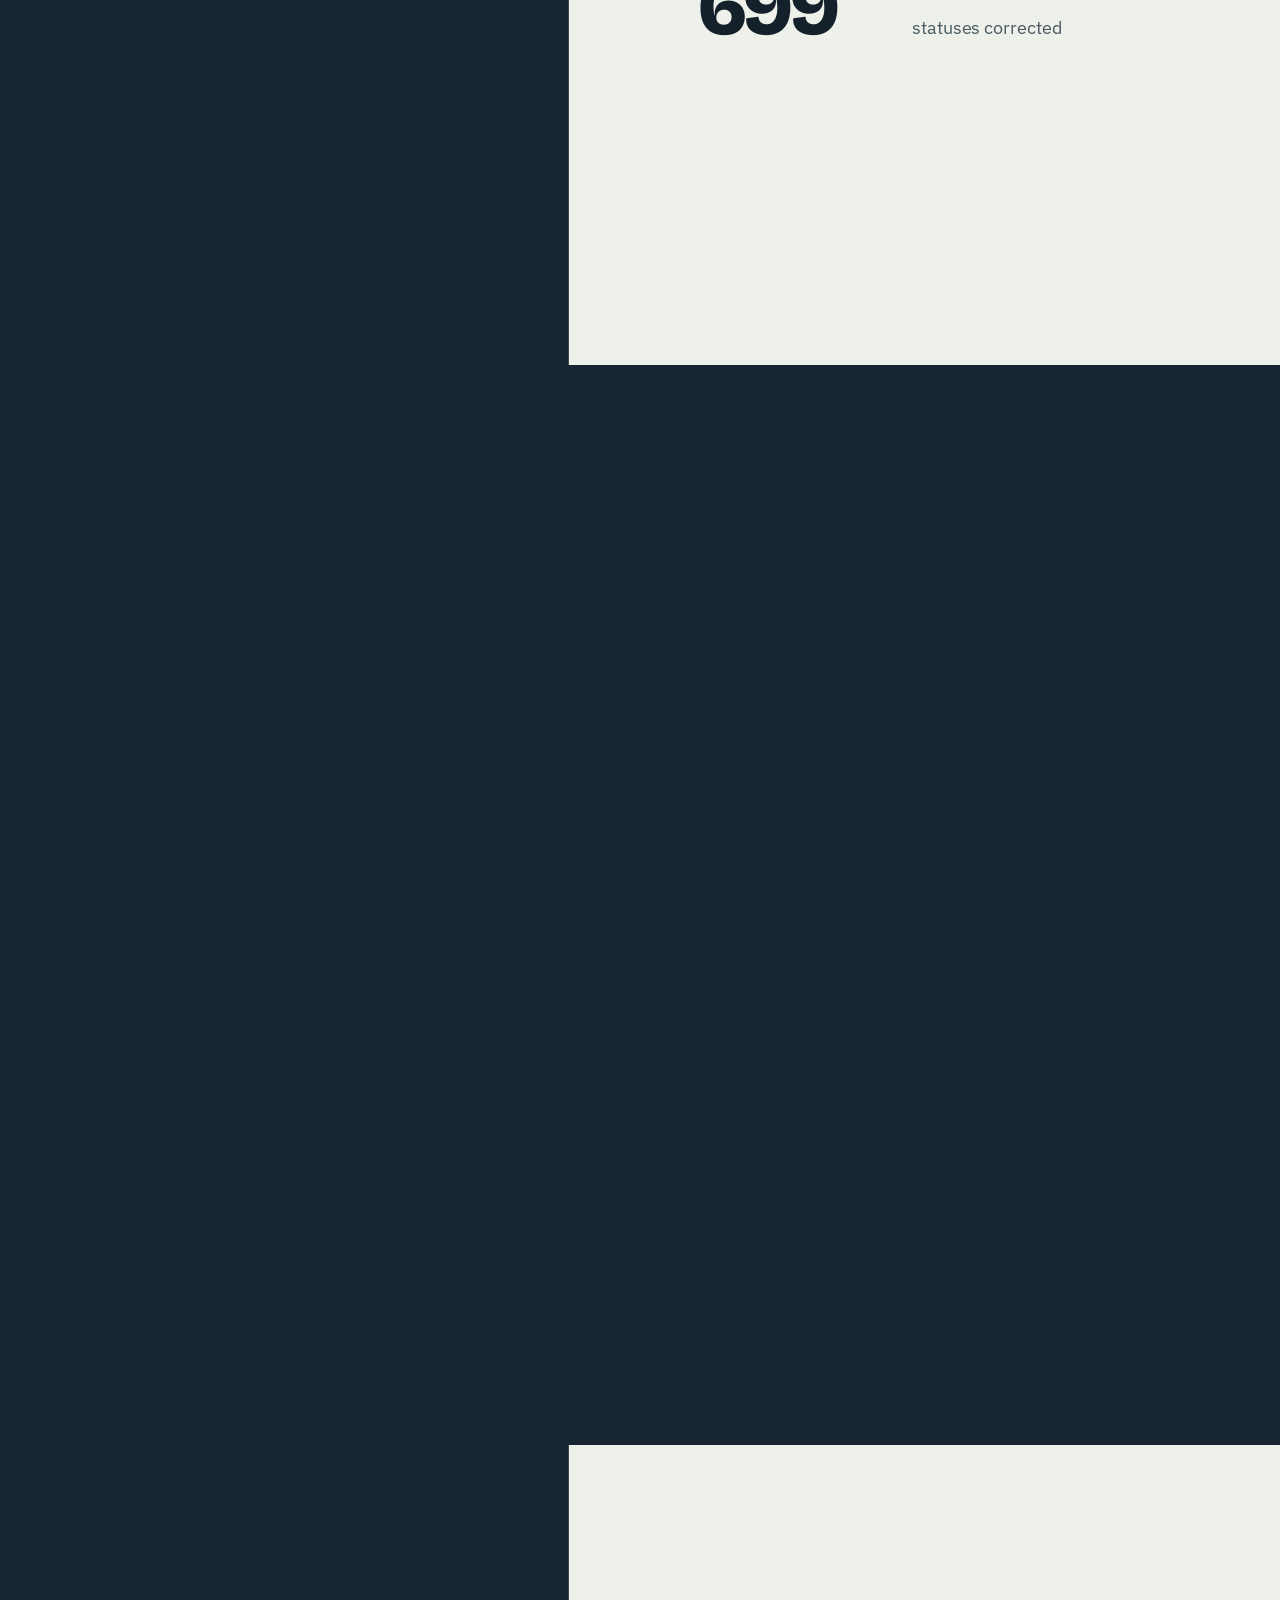
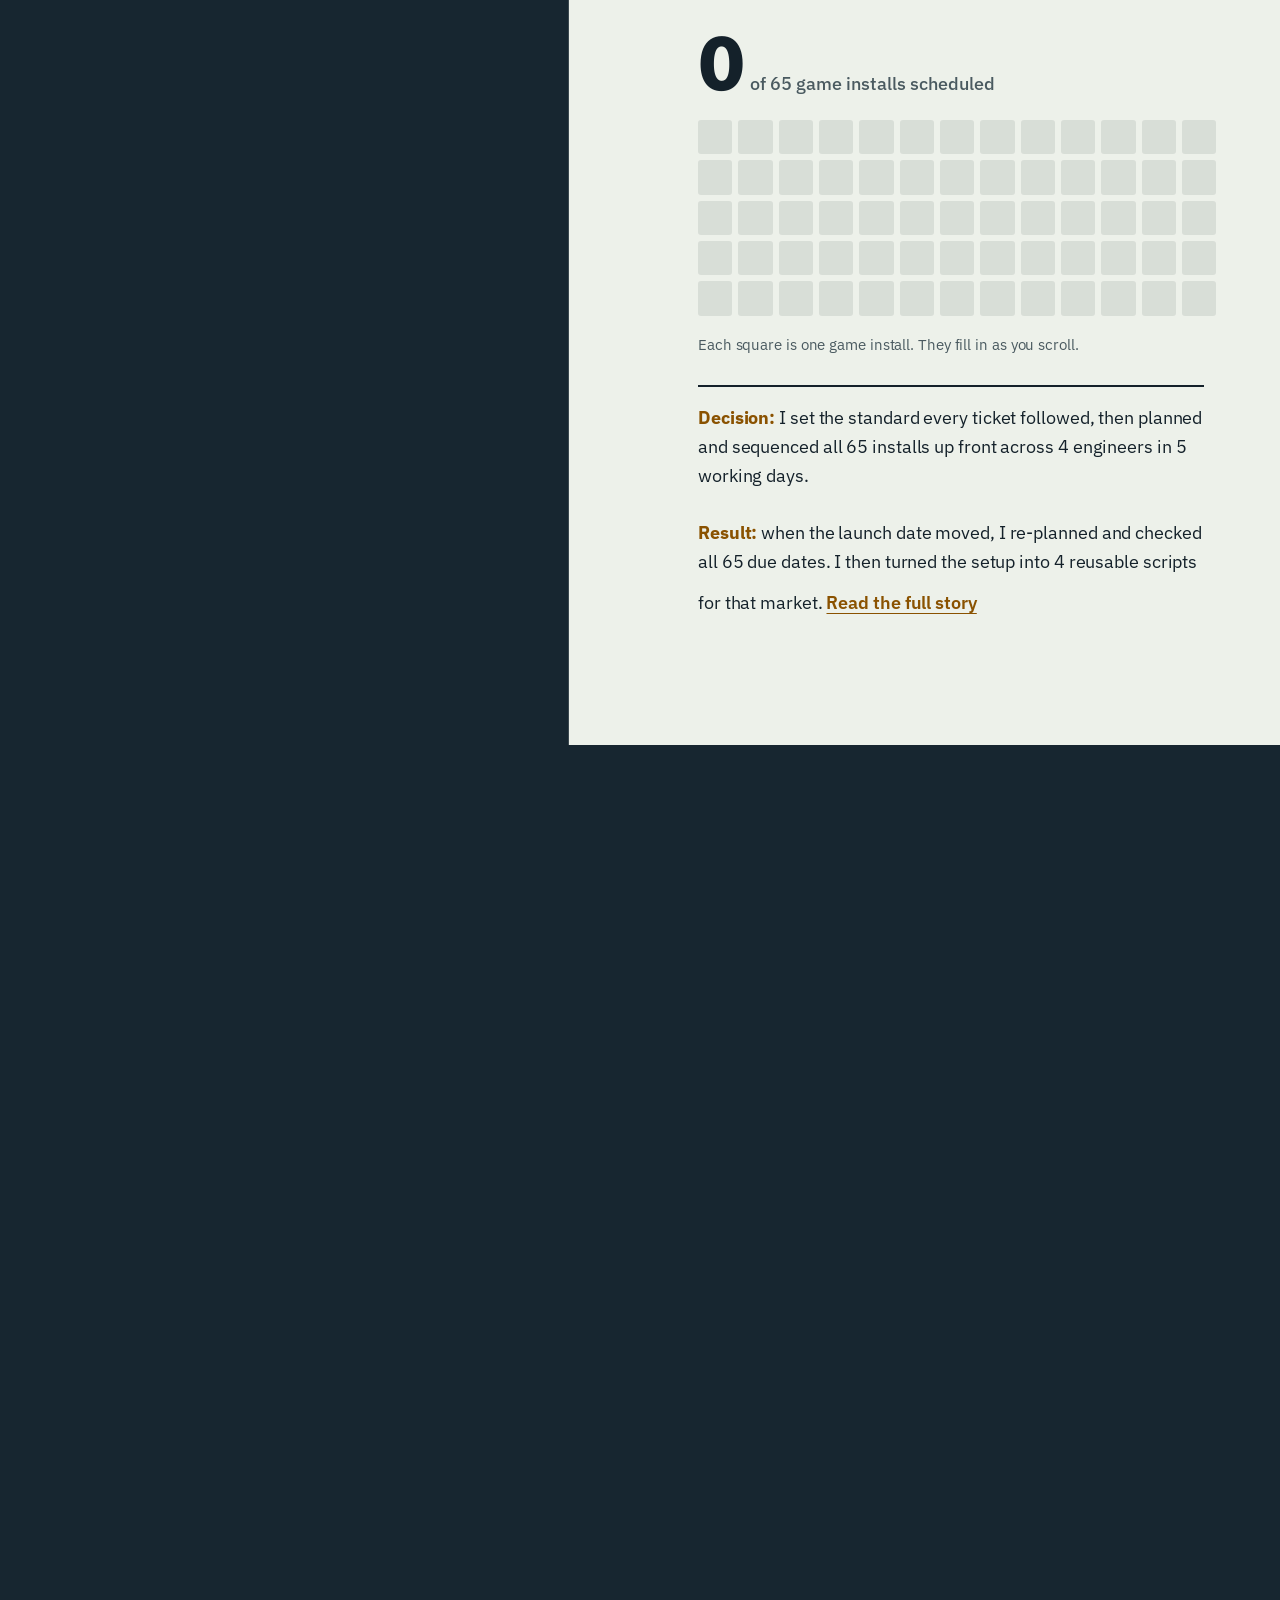
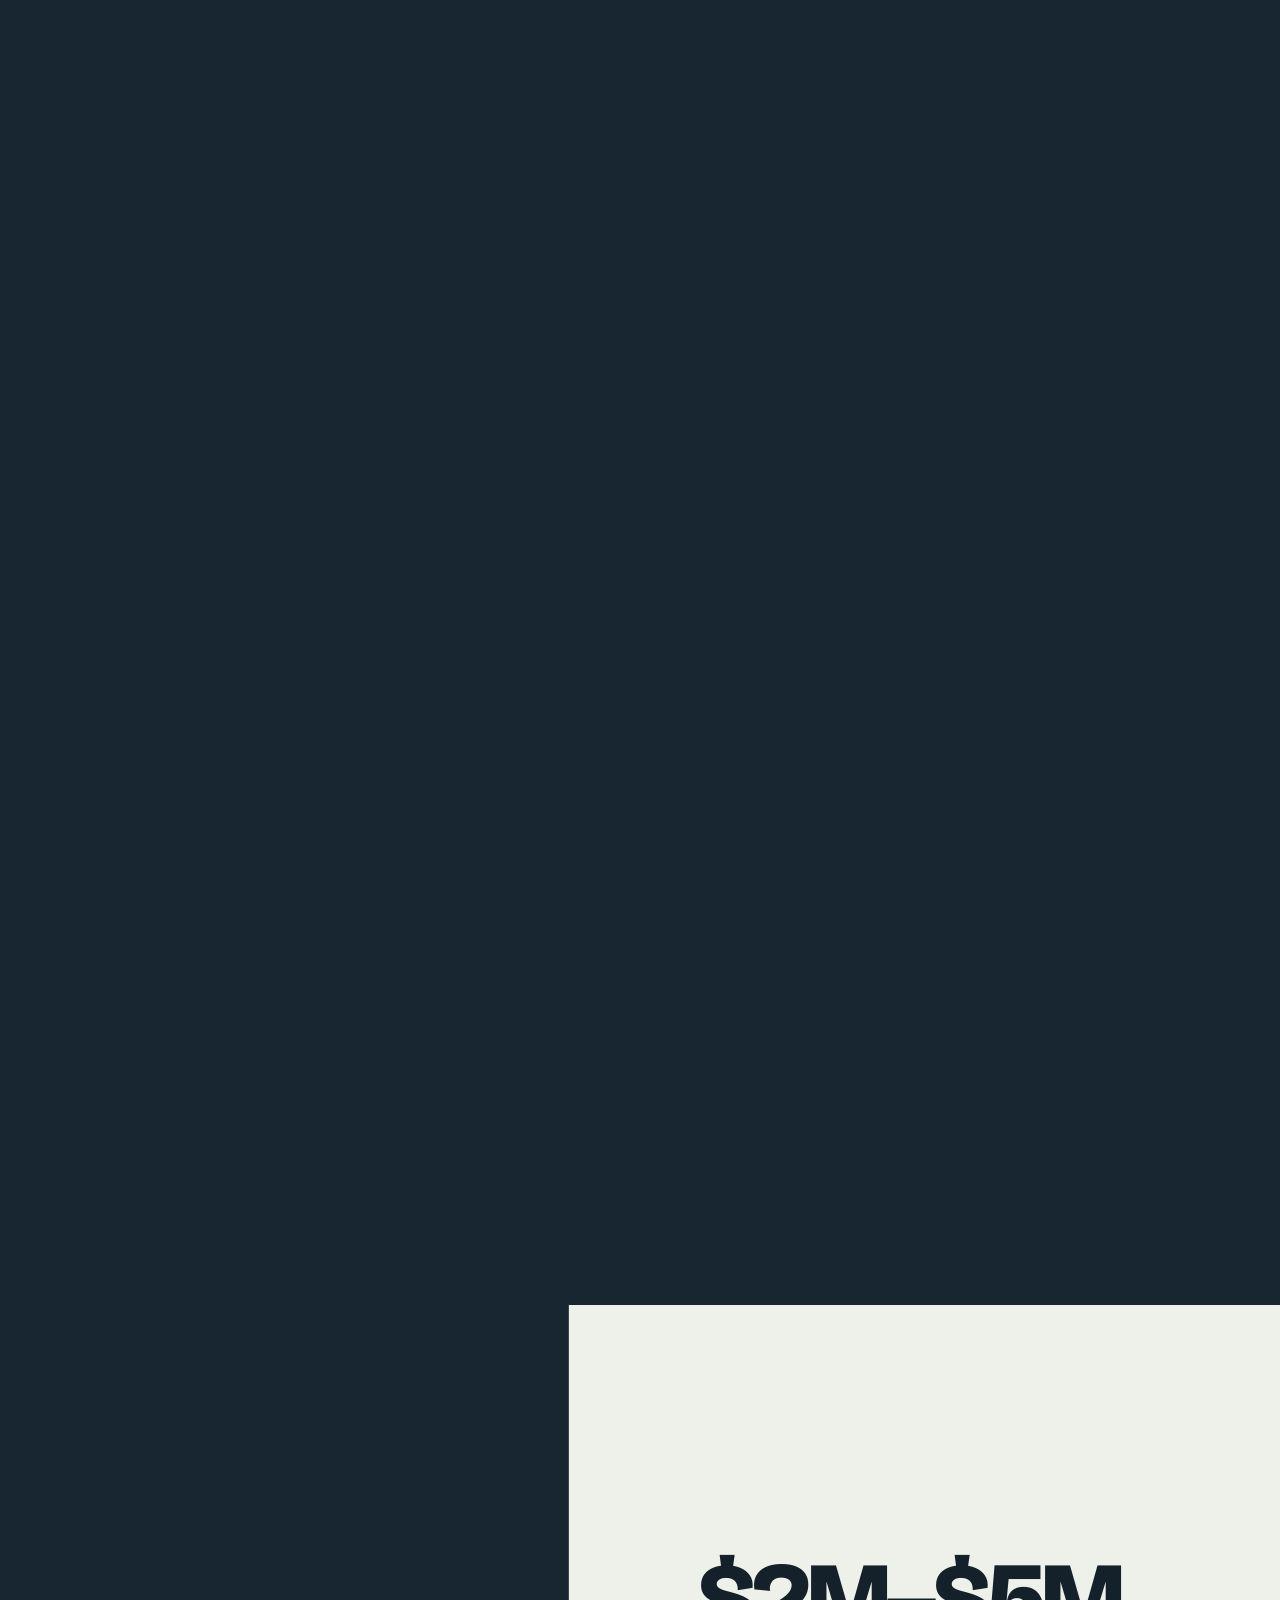
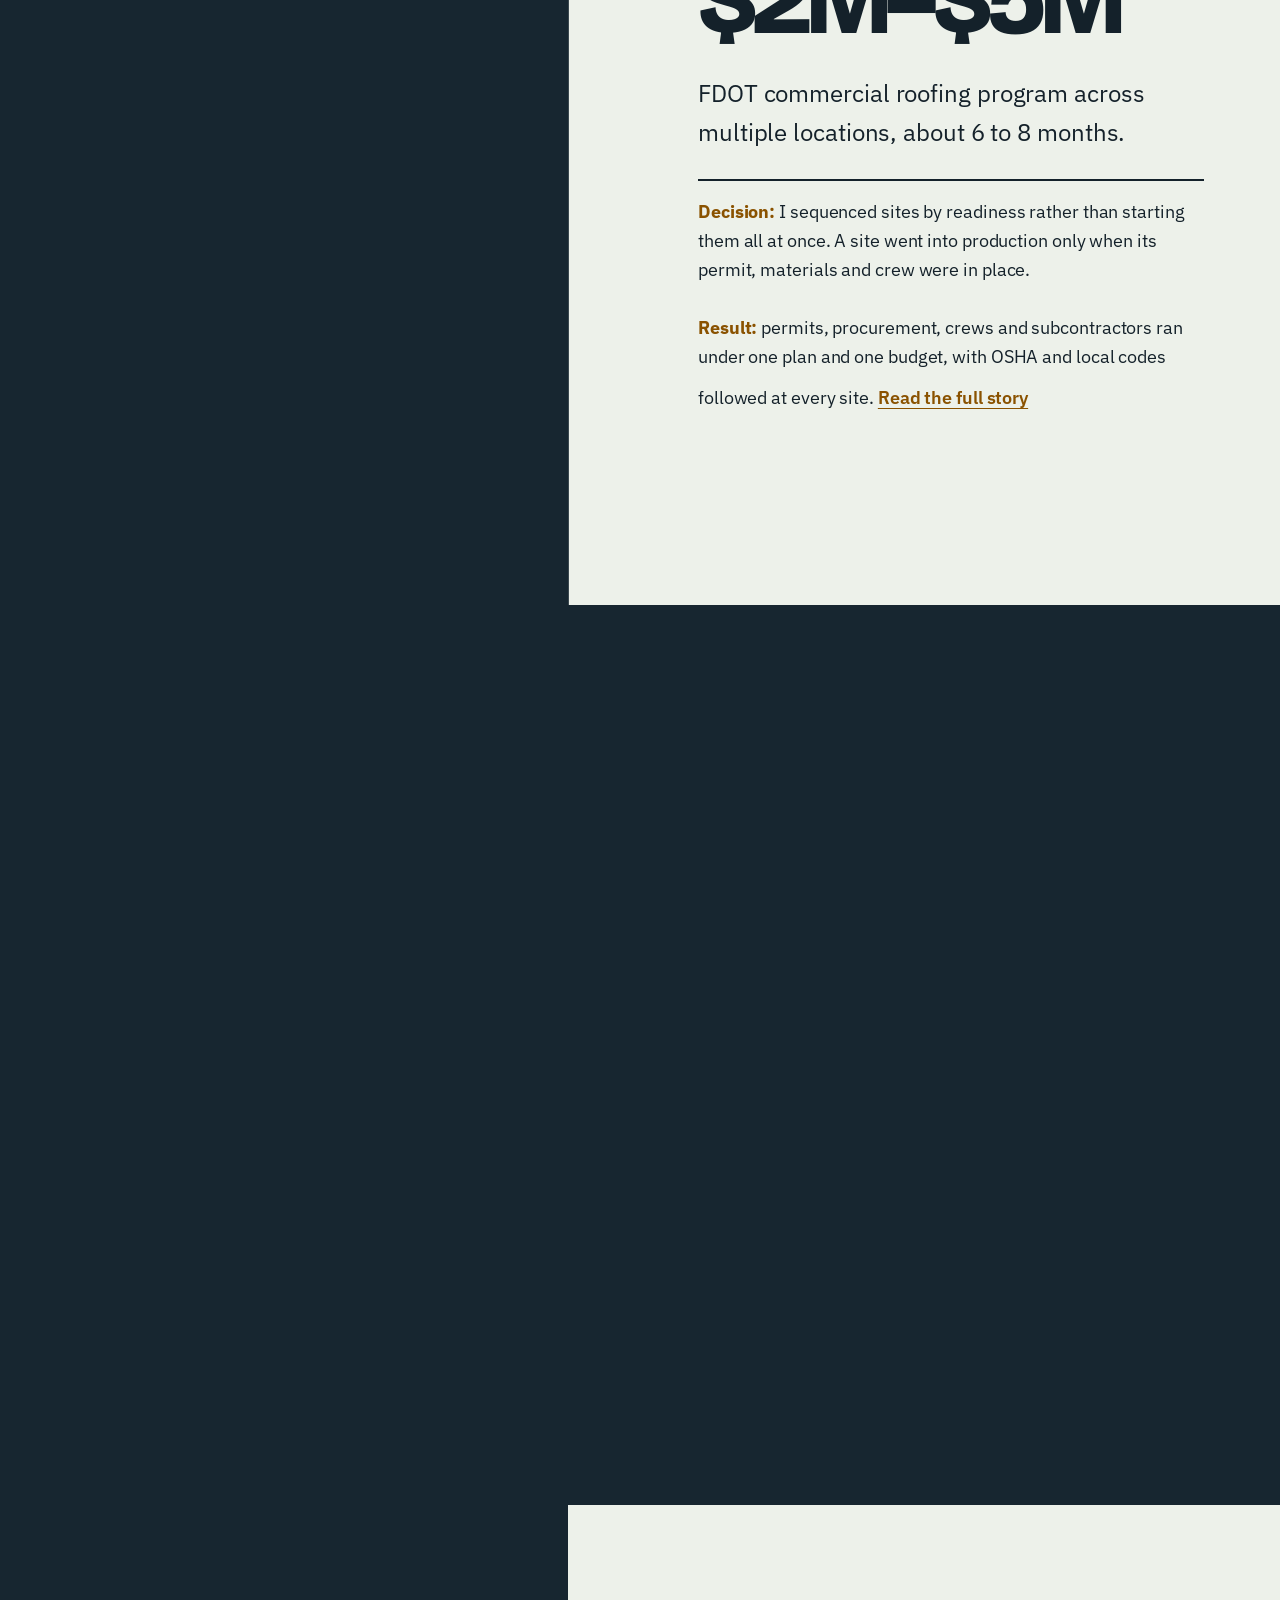
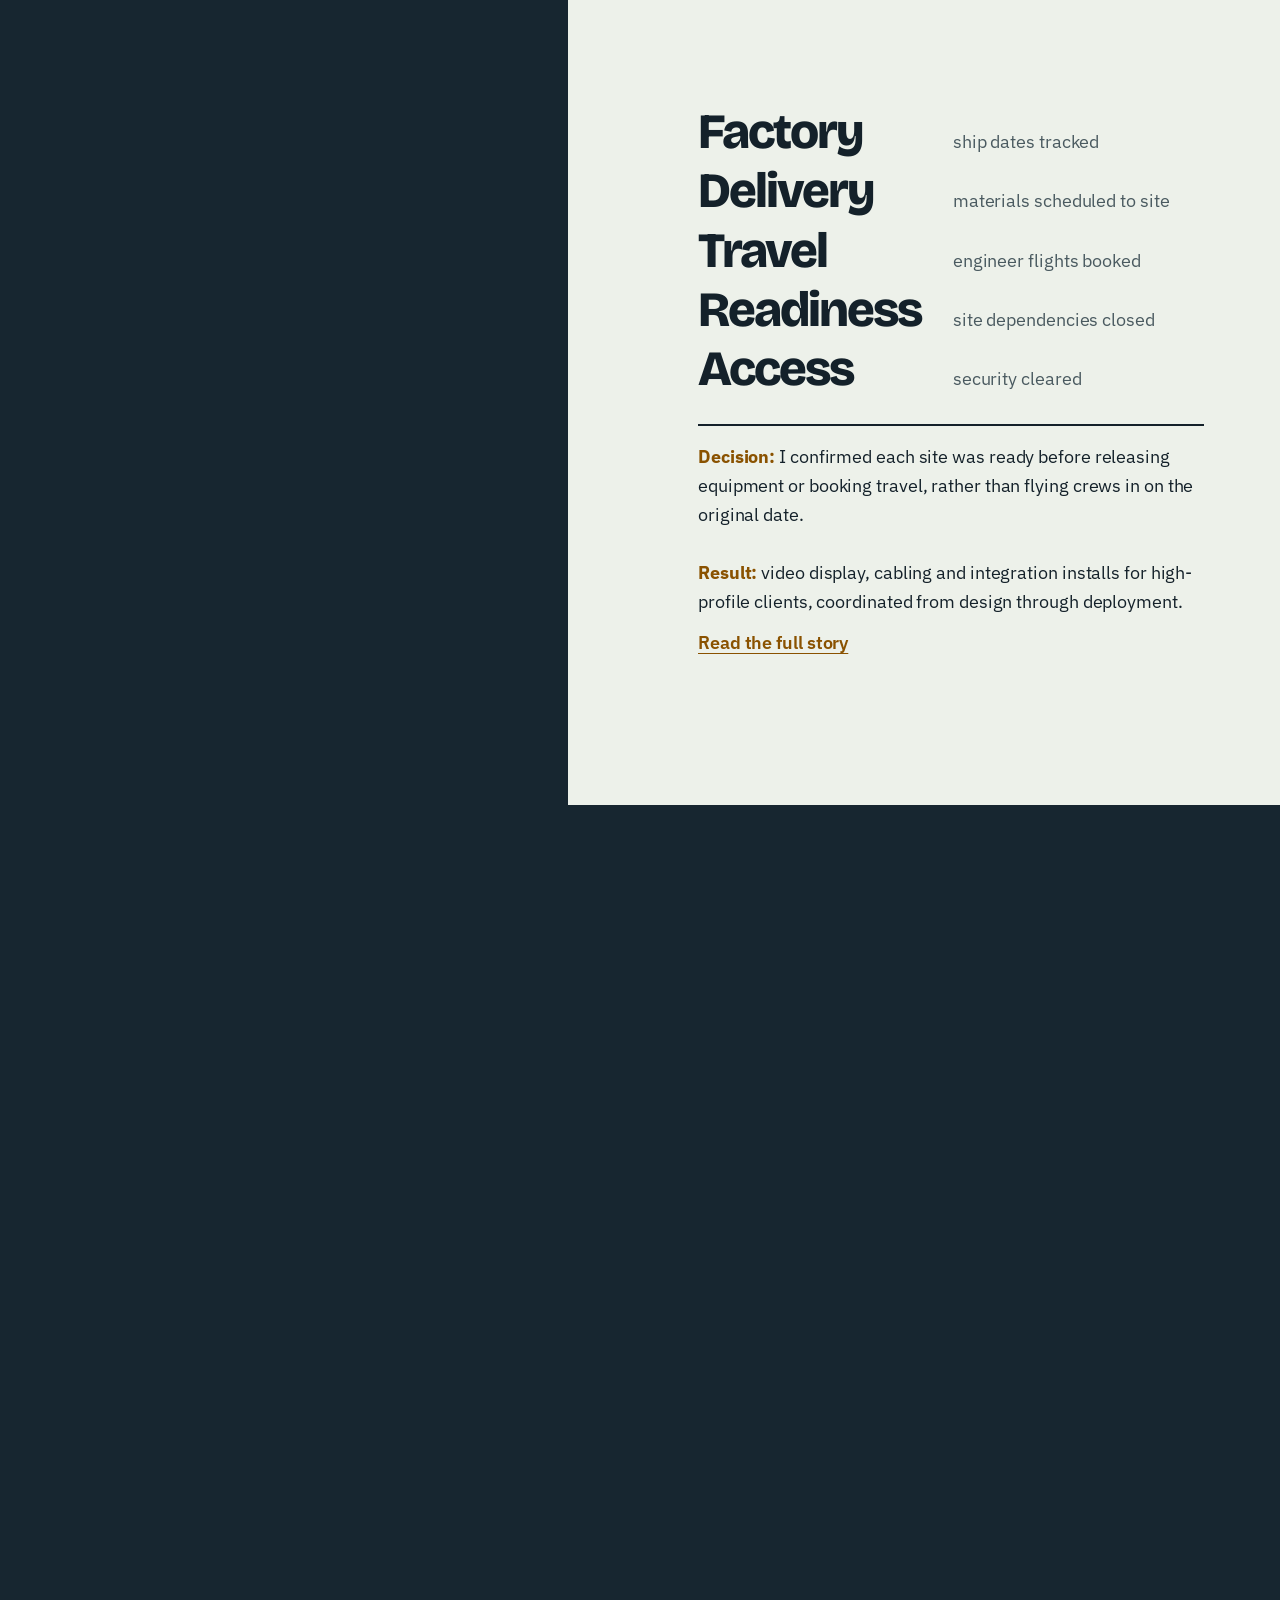
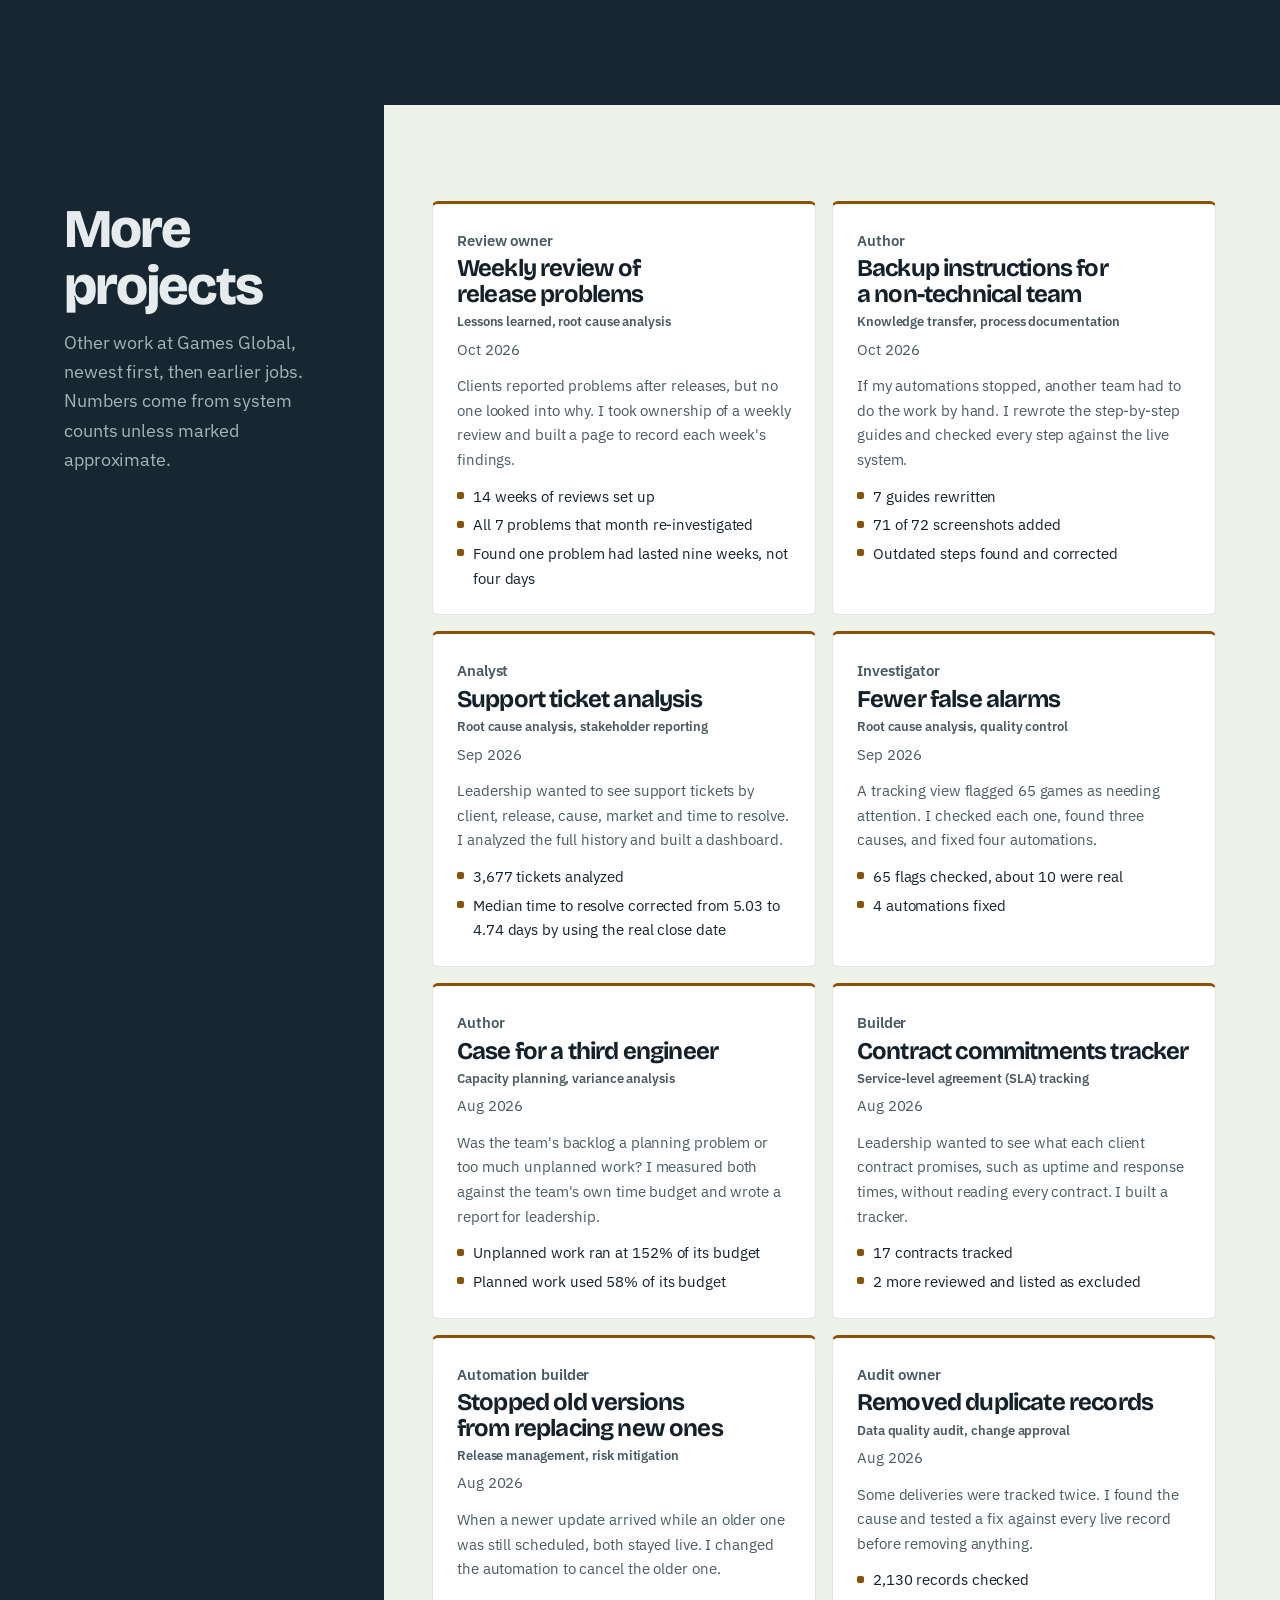
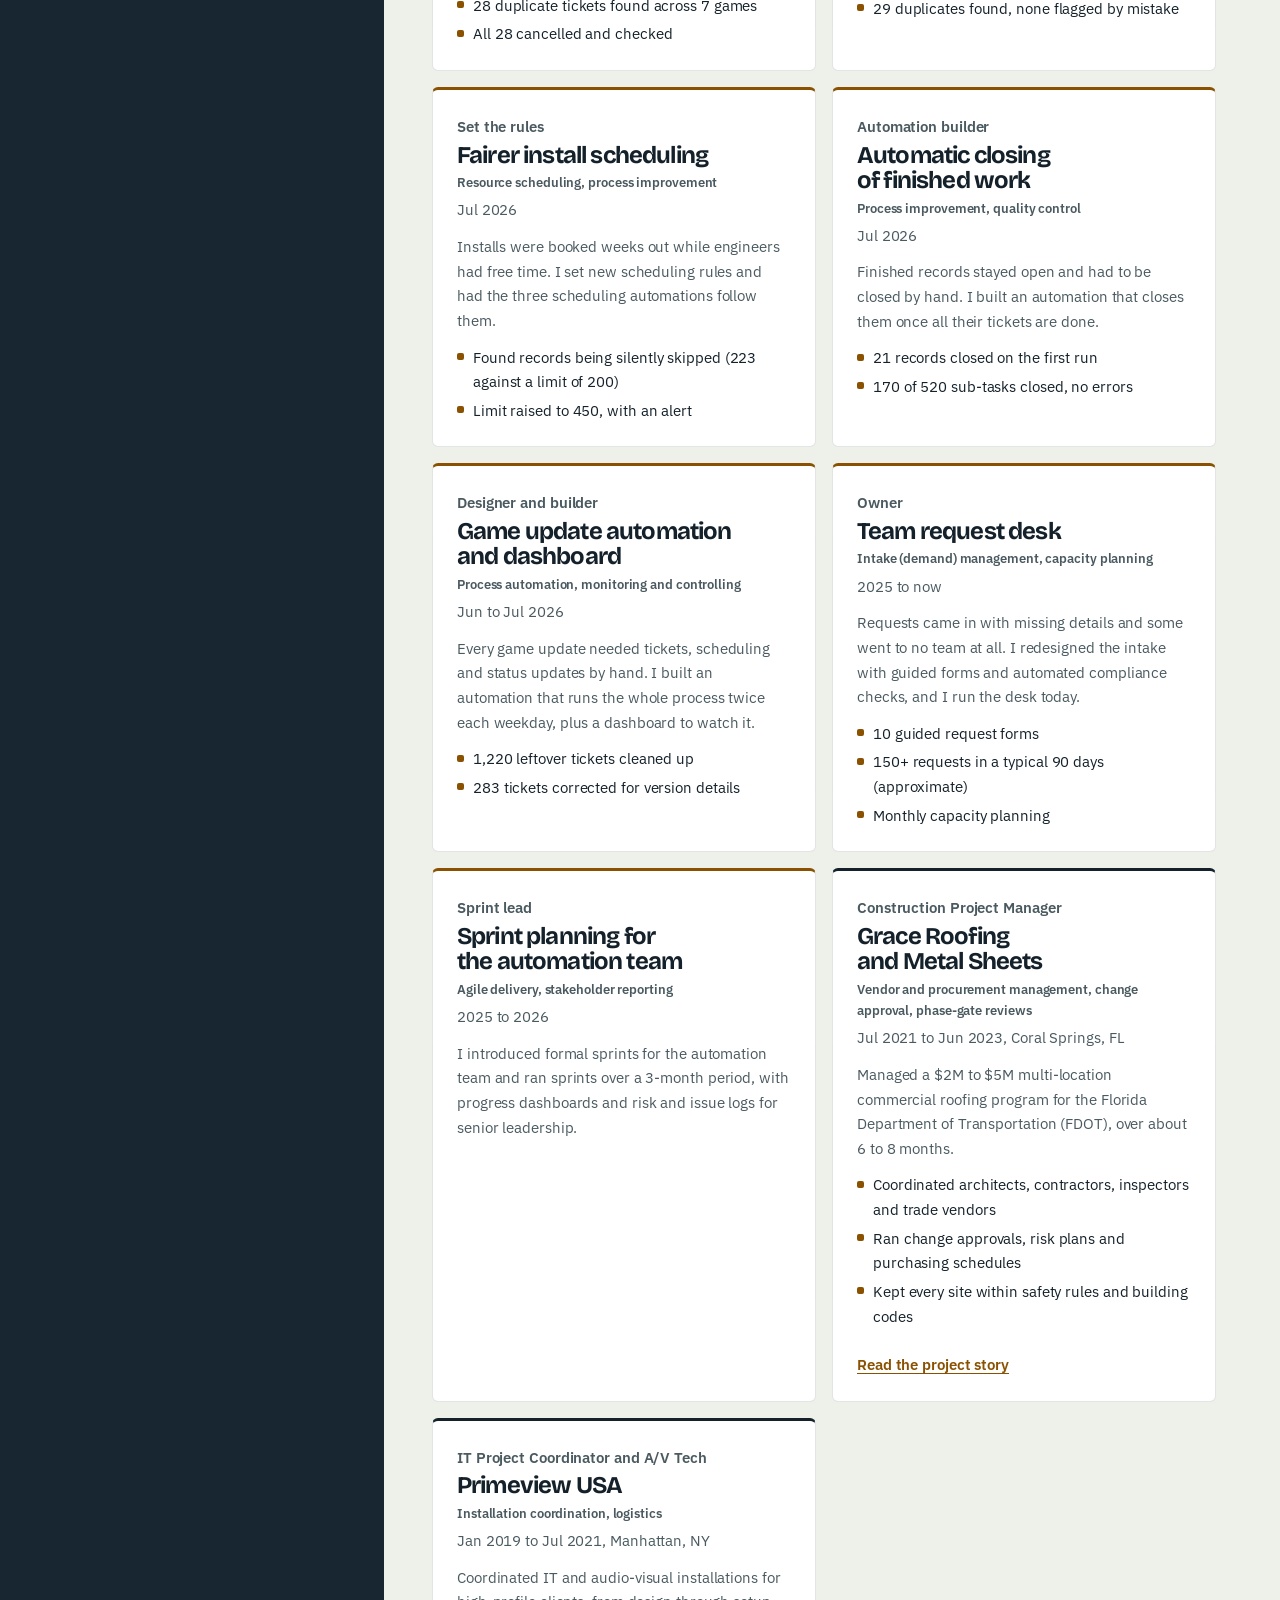
==== commit 9c78b7c0: "Request desk: mention automated compliance checks, matching the resume Co-Authored-By: Claude Opus 5" ====
--- a/index.html
+++ b/index.html
@@ -308,7 +308,7 @@
           <li><b>Stakeholder management.</b> 8 to 12 people per project, from engineers to inspectors and vendors.</li>
           <li><b>Budget and vendor management (construction).</b> $2M to $5M in active construction budgets, purchase orders and scopes of work.</li>
           <li><b>Risk management and change approval.</b> Risk and issue logs, change approvals, and safety and building-code rules.</li>
-          <li><b>Intake management and capacity planning.</b> Redesigned how requests come in and plan the team's workload monthly.</li>
+          <li><b>Intake management and capacity planning.</b> Redesigned how requests come in, with automated compliance checks, and plan the team's workload monthly.</li>
           <li><b>Data quality and stakeholder reporting.</b> Dashboards for leadership and full audits of tracking data against live systems.</li>
           <li><b>Leading without formal authority.</b> Organized the handover of my automations to another team and led changes across several teams.</li>
           <li><b>Process automation.</b> Built 24 scheduled Python automations that replaced manual ticket and status work.</li>
@@ -466,7 +466,7 @@
           <article class="card" data-sc-in><p class="card-role">Set the rules</p><h3>Fairer install scheduling</h3><p class="card-tags">Resource scheduling, process improvement</p><p class="card-date">Jul 2026</p><p>Installs were booked weeks out while engineers had free time. I set new scheduling rules and had the three scheduling automations follow them.</p><ul><li>Found records being silently skipped (223 against a limit of 200)</li><li>Limit raised to 450, with an alert</li></ul></article>
           <article class="card" data-sc-in><p class="card-role">Automation builder</p><h3>Automatic closing of finished work</h3><p class="card-tags">Process improvement, quality control</p><p class="card-date">Jul 2026</p><p>Finished records stayed open and had to be closed by hand. I built an automation that closes them once all their tickets are done.</p><ul><li>21 records closed on the first run</li><li>170 of 520 sub-tasks closed, no errors</li></ul></article>
           <article class="card" data-sc-in><p class="card-role">Designer and builder</p><h3>Game update automation and dashboard</h3><p class="card-tags">Process automation, monitoring and controlling</p><p class="card-date">Jun to Jul 2026</p><p>Every game update needed tickets, scheduling and status updates by hand. I built an automation that runs the whole process twice each weekday, plus a dashboard to watch it.</p><ul><li>1,220 leftover tickets cleaned up</li><li>283 tickets corrected for version details</li></ul></article>
-          <article class="card" data-sc-in><p class="card-role">Owner</p><h3>Team request desk</h3><p class="card-tags">Intake (demand) management, capacity planning</p><p class="card-date">2025 to now</p><p>Requests came in with missing details and some went to no team at all. I redesigned the intake and I run the desk today.</p><ul><li>10 guided request forms</li><li>150+ requests in a typical 90 days (approximate)</li><li>Monthly capacity planning</li></ul></article>
+          <article class="card" data-sc-in><p class="card-role">Owner</p><h3>Team request desk</h3><p class="card-tags">Intake (demand) management, capacity planning</p><p class="card-date">2025 to now</p><p>Requests came in with missing details and some went to no team at all. I redesigned the intake with guided forms and automated compliance checks, and I run the desk today.</p><ul><li>10 guided request forms</li><li>150+ requests in a typical 90 days (approximate)</li><li>Monthly capacity planning</li></ul></article>
           <article class="card" data-sc-in><p class="card-role">Sprint lead</p><h3>Sprint planning for the automation team</h3><p class="card-tags">Agile delivery, stakeholder reporting</p><p class="card-date">2025 to 2026</p><p>I introduced formal sprints for the automation team and ran sprints over a 3-month period, with progress dashboards and risk and issue logs for senior leadership.</p></article>
           <article class="card card--past" data-sc-in><p class="card-role">Construction Project Manager</p><h3>Grace Roofing and Metal Sheets</h3><p class="card-tags">Vendor and procurement management, change approval, phase-gate reviews</p><p class="card-date">Jul 2021 to Jun 2023, Coral Springs, FL</p><p>Managed a $2M to $5M multi-location commercial roofing program for the Florida Department of Transportation (FDOT), over about 6 to 8 months.</p><ul><li>Coordinated architects, contractors, inspectors and trade vendors</li><li>Ran change approvals, risk plans and purchasing schedules</li><li>Kept every site within safety rules and building codes</li></ul><p class="card-link"><a class="story" href="case-roofing-program.html">Read the project story</a></p></article>
           <article class="card card--past" data-sc-in><p class="card-role">IT Project Coordinator and A/V Tech</p><h3>Primeview USA</h3><p class="card-tags">Installation coordination, logistics</p><p class="card-date">Jan 2019 to Jul 2021, Manhattan, NY</p><p>Coordinated IT and audio-visual installations for high-profile clients, from design through setup.</p><ul><li>Planned installs with the engineering team</li><li>Ran the warehouse and tracked device inventory</li></ul><p class="card-link"><a class="story" href="case-av-deployment.html">Read the project story</a></p></article>
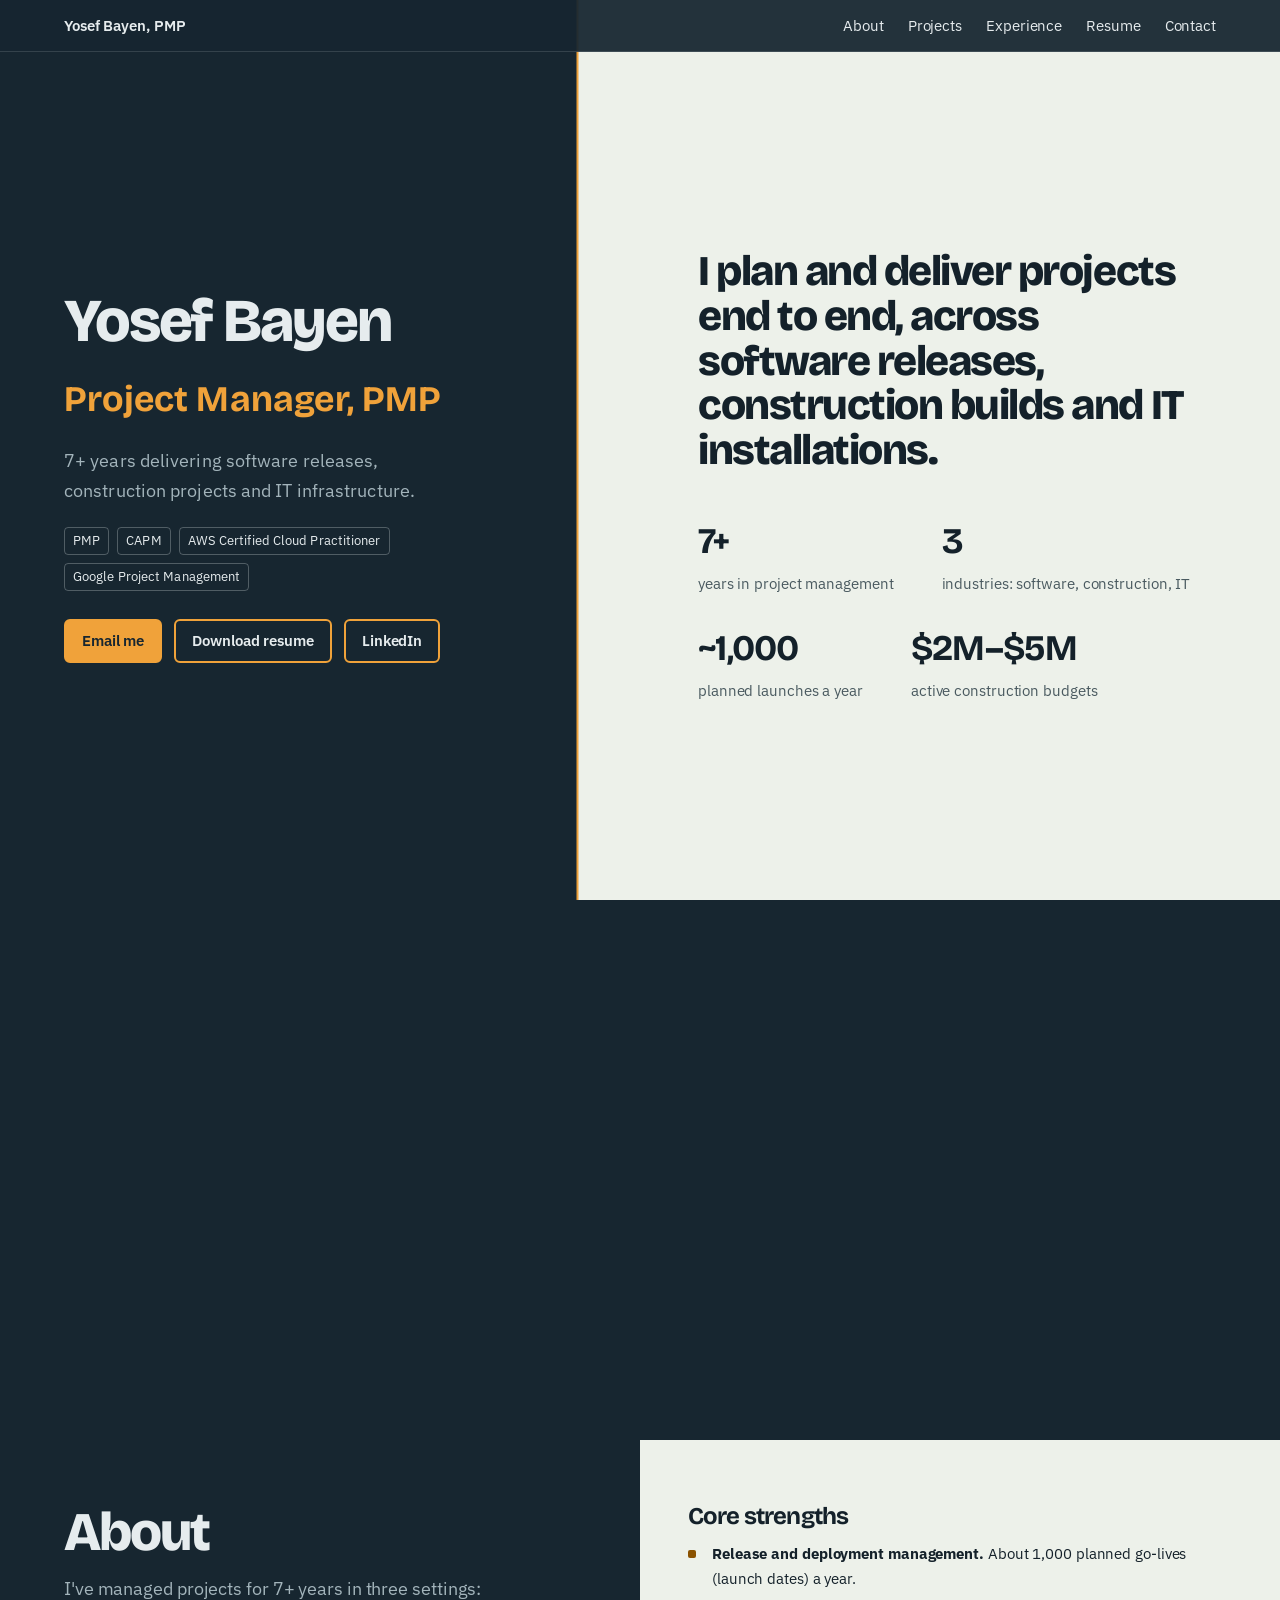
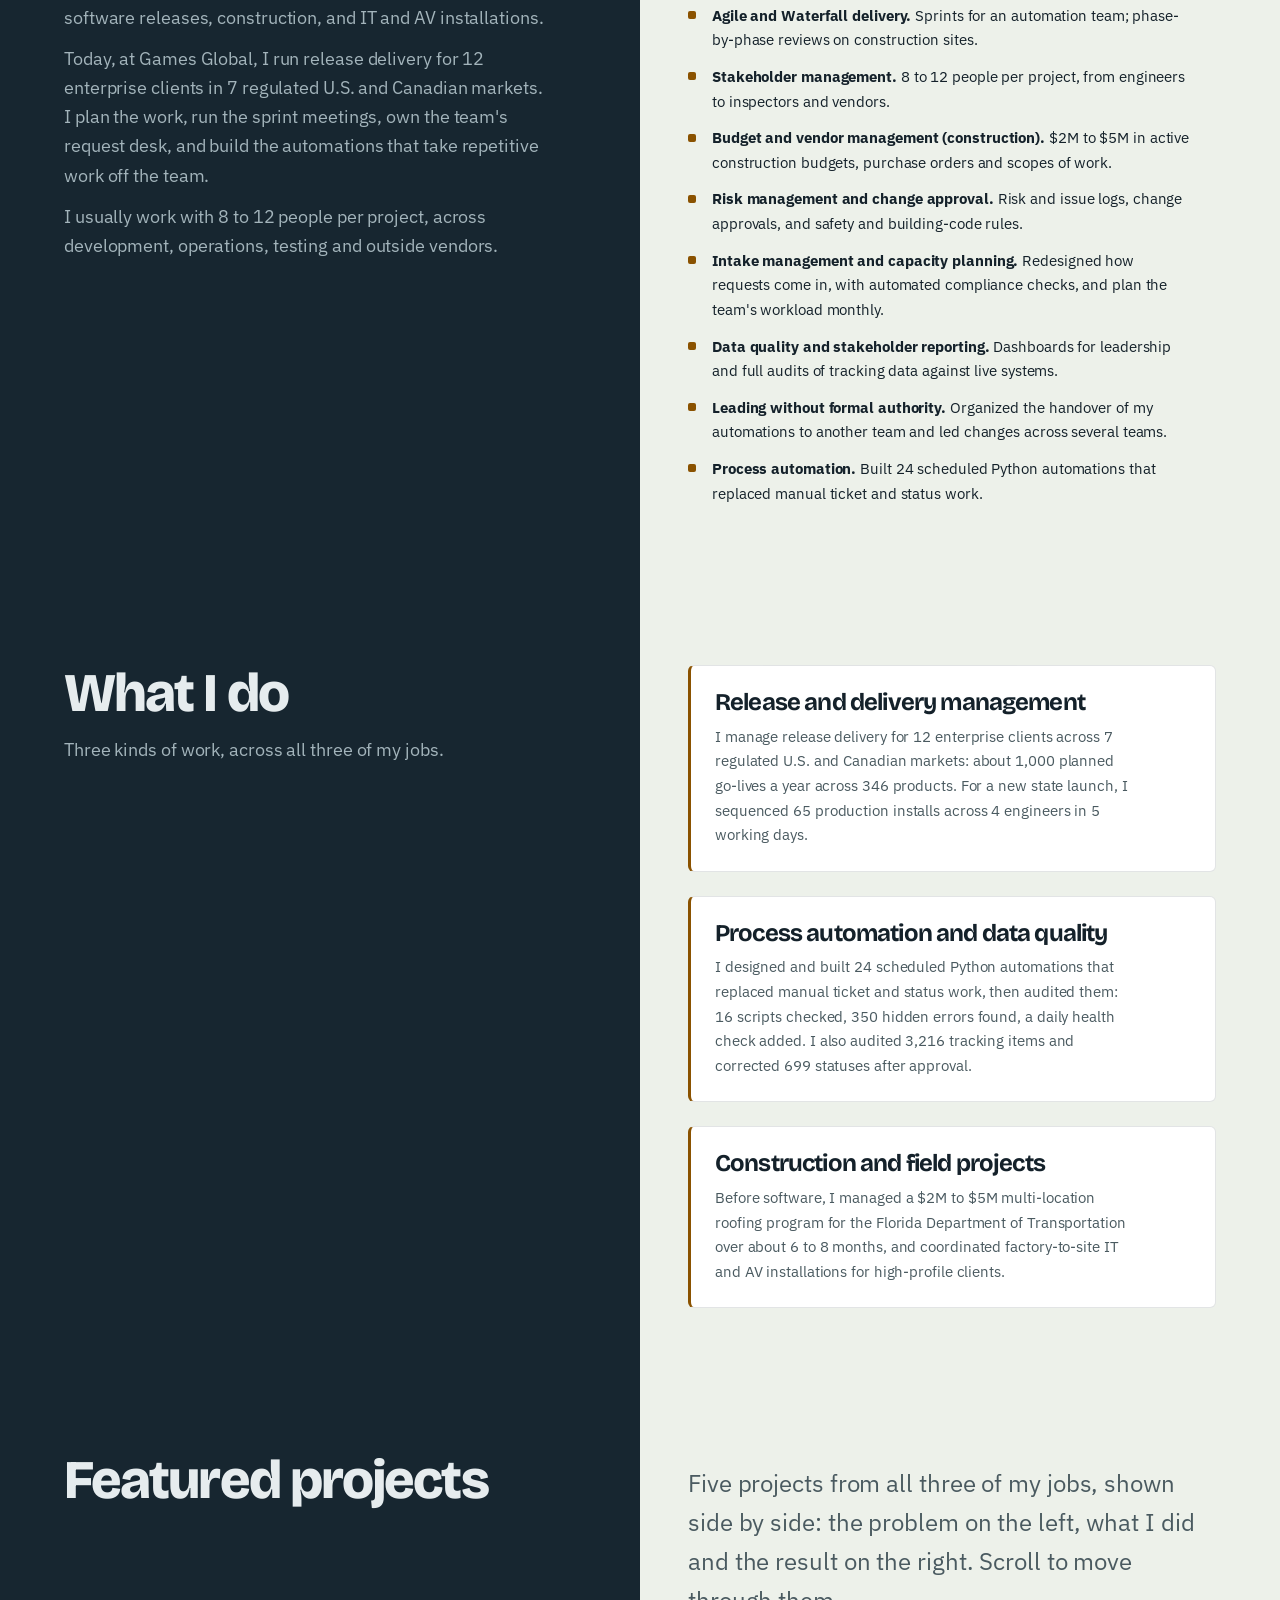
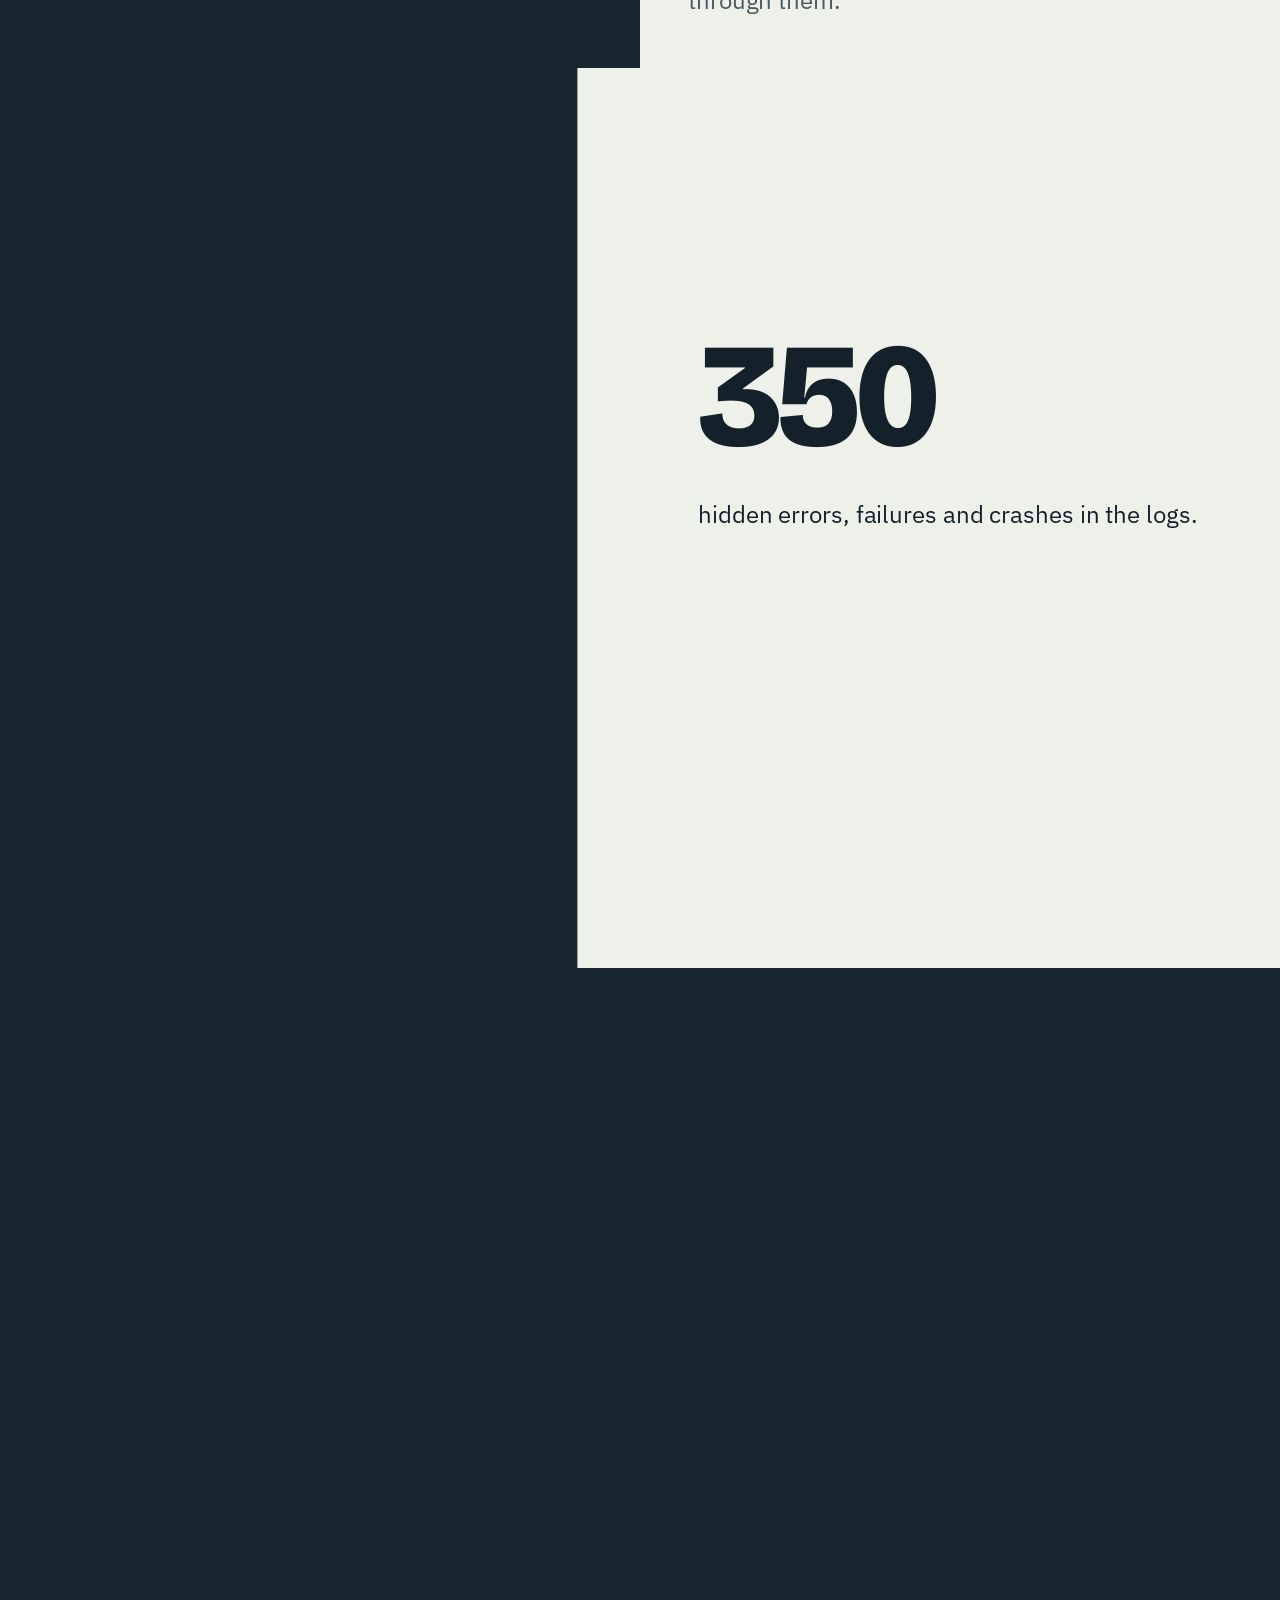
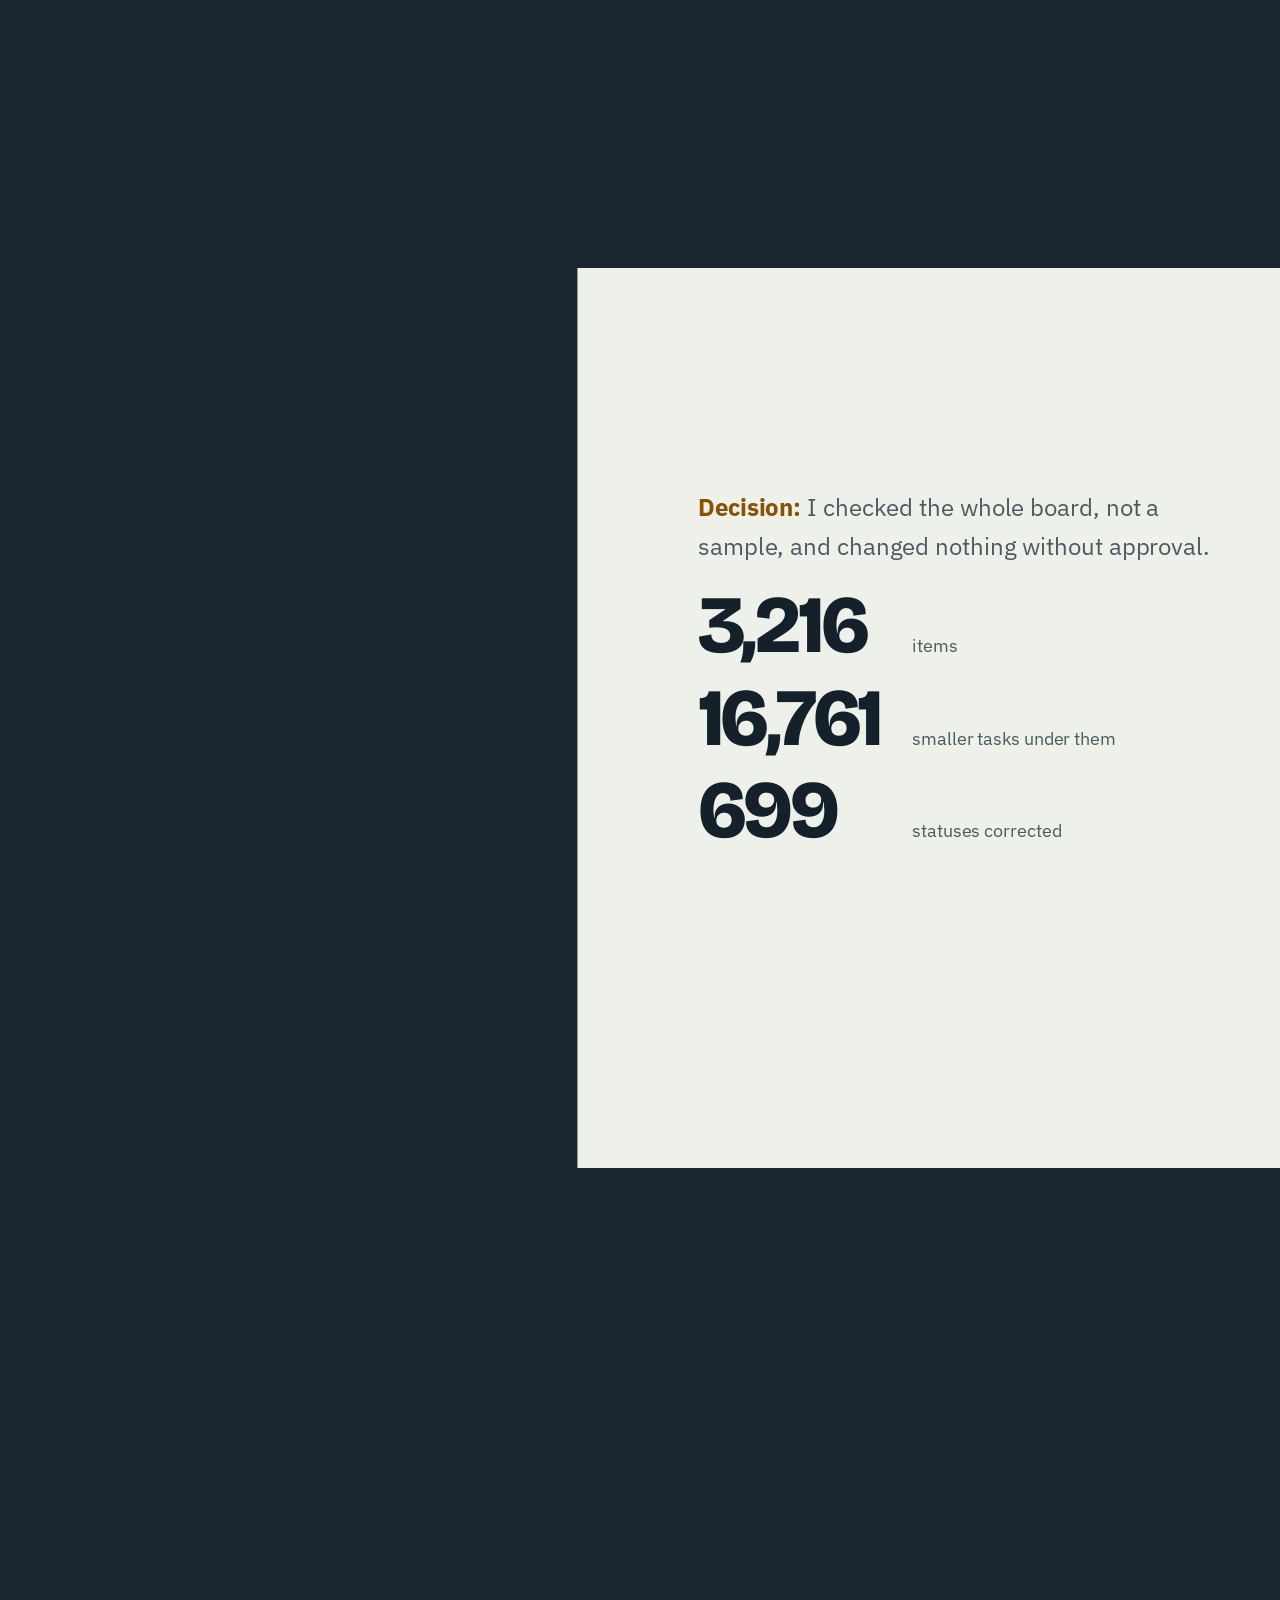
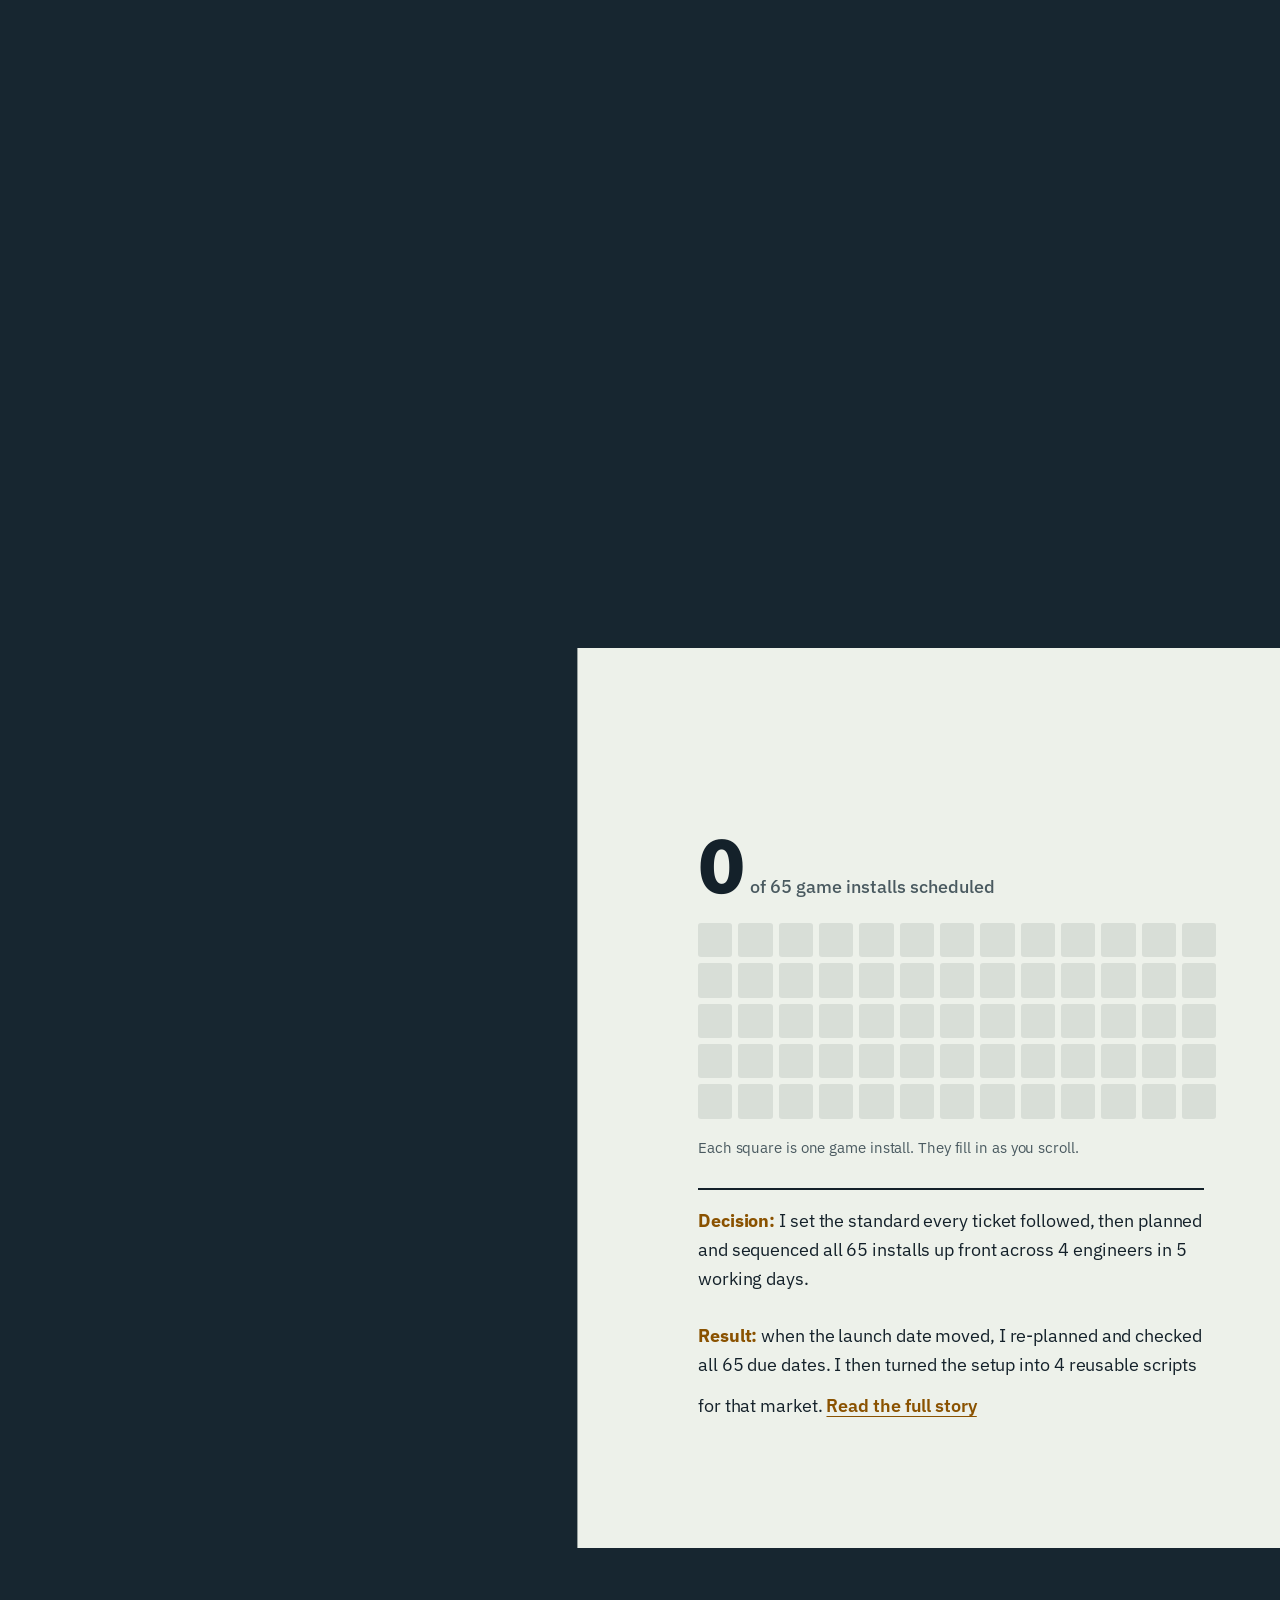
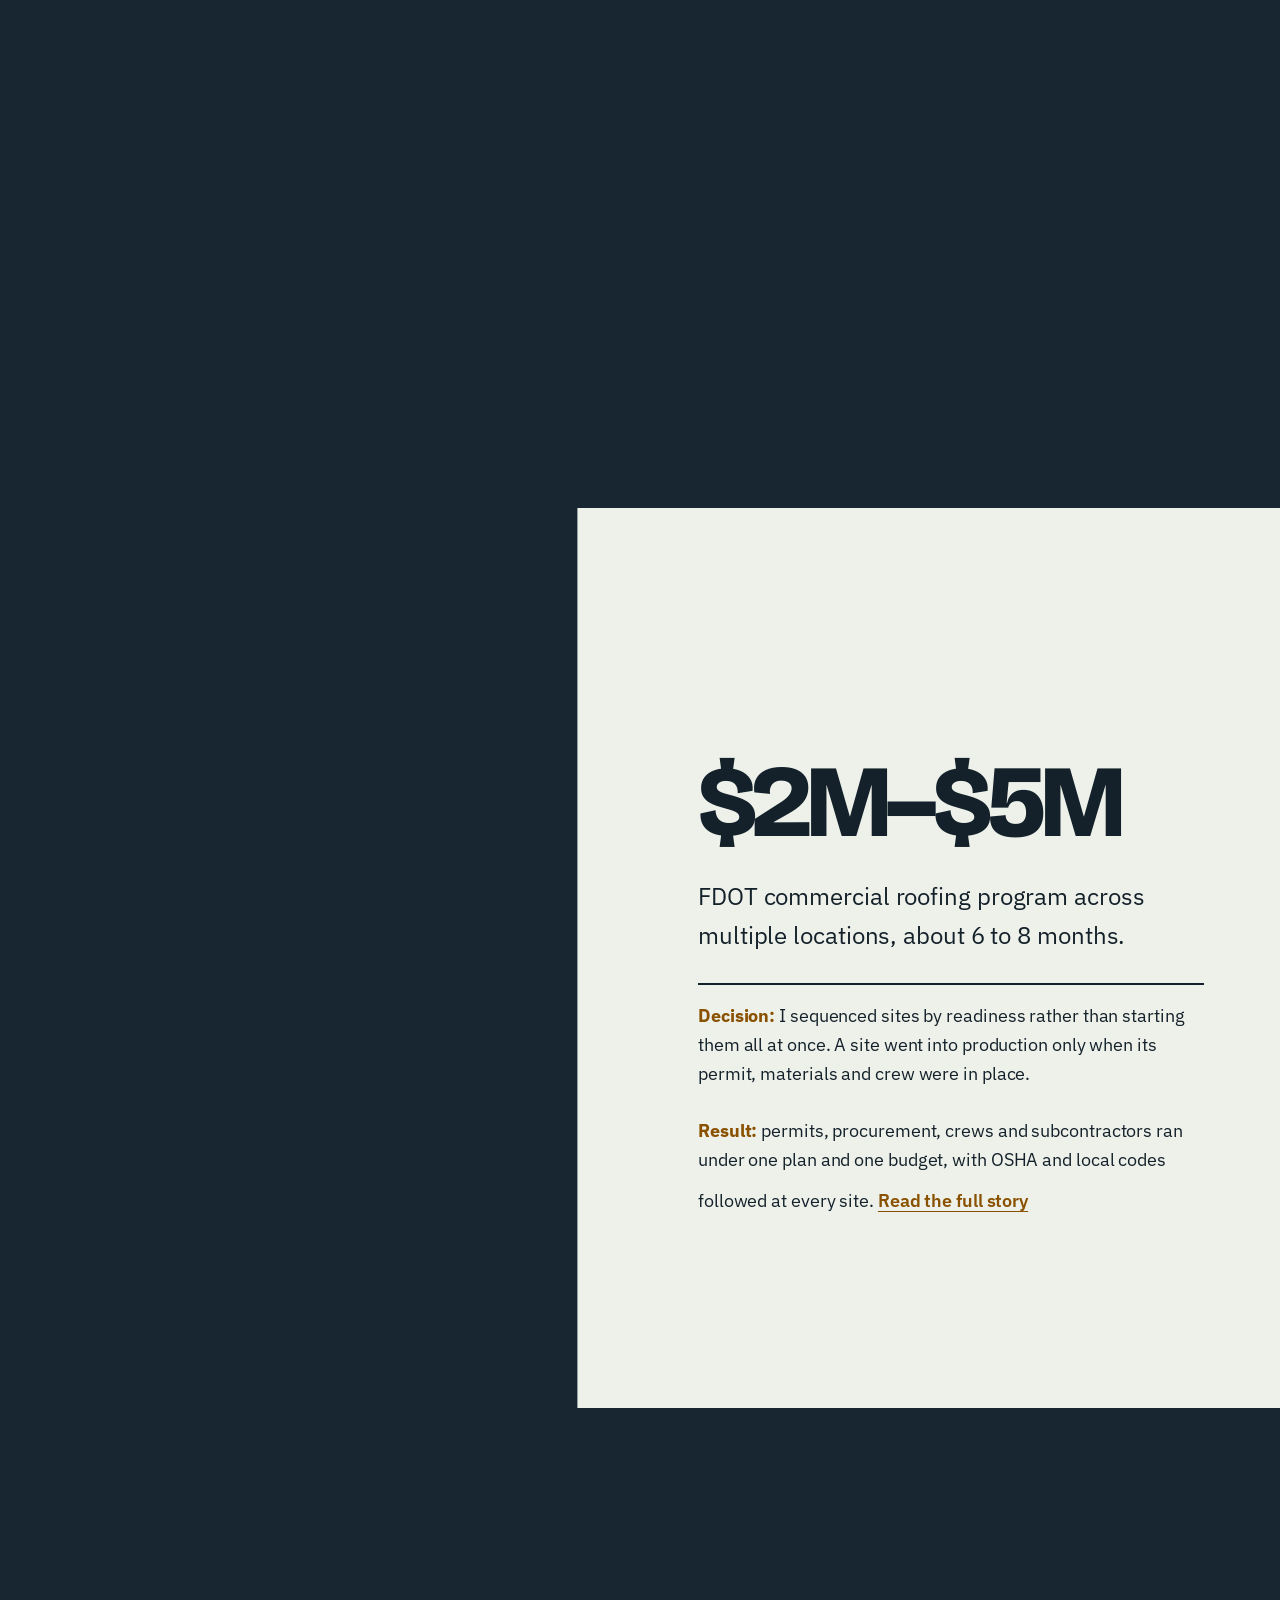
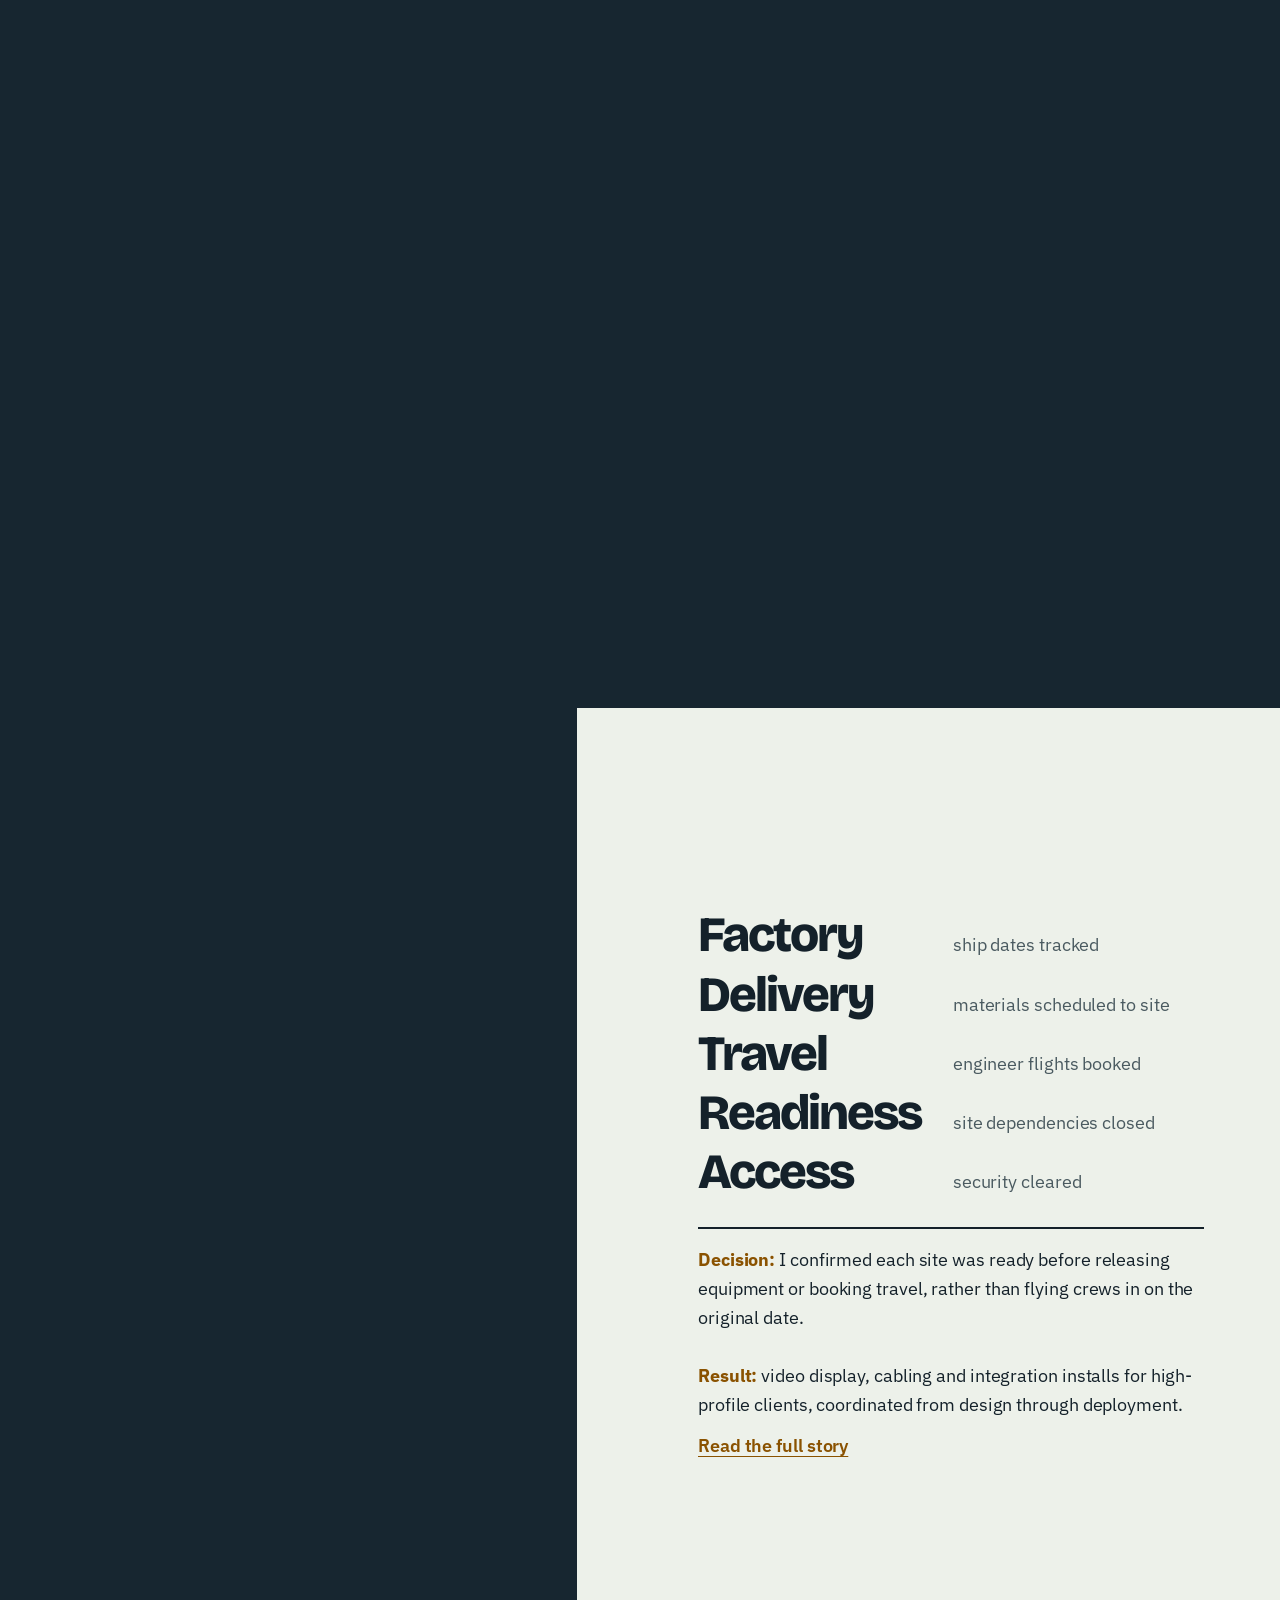
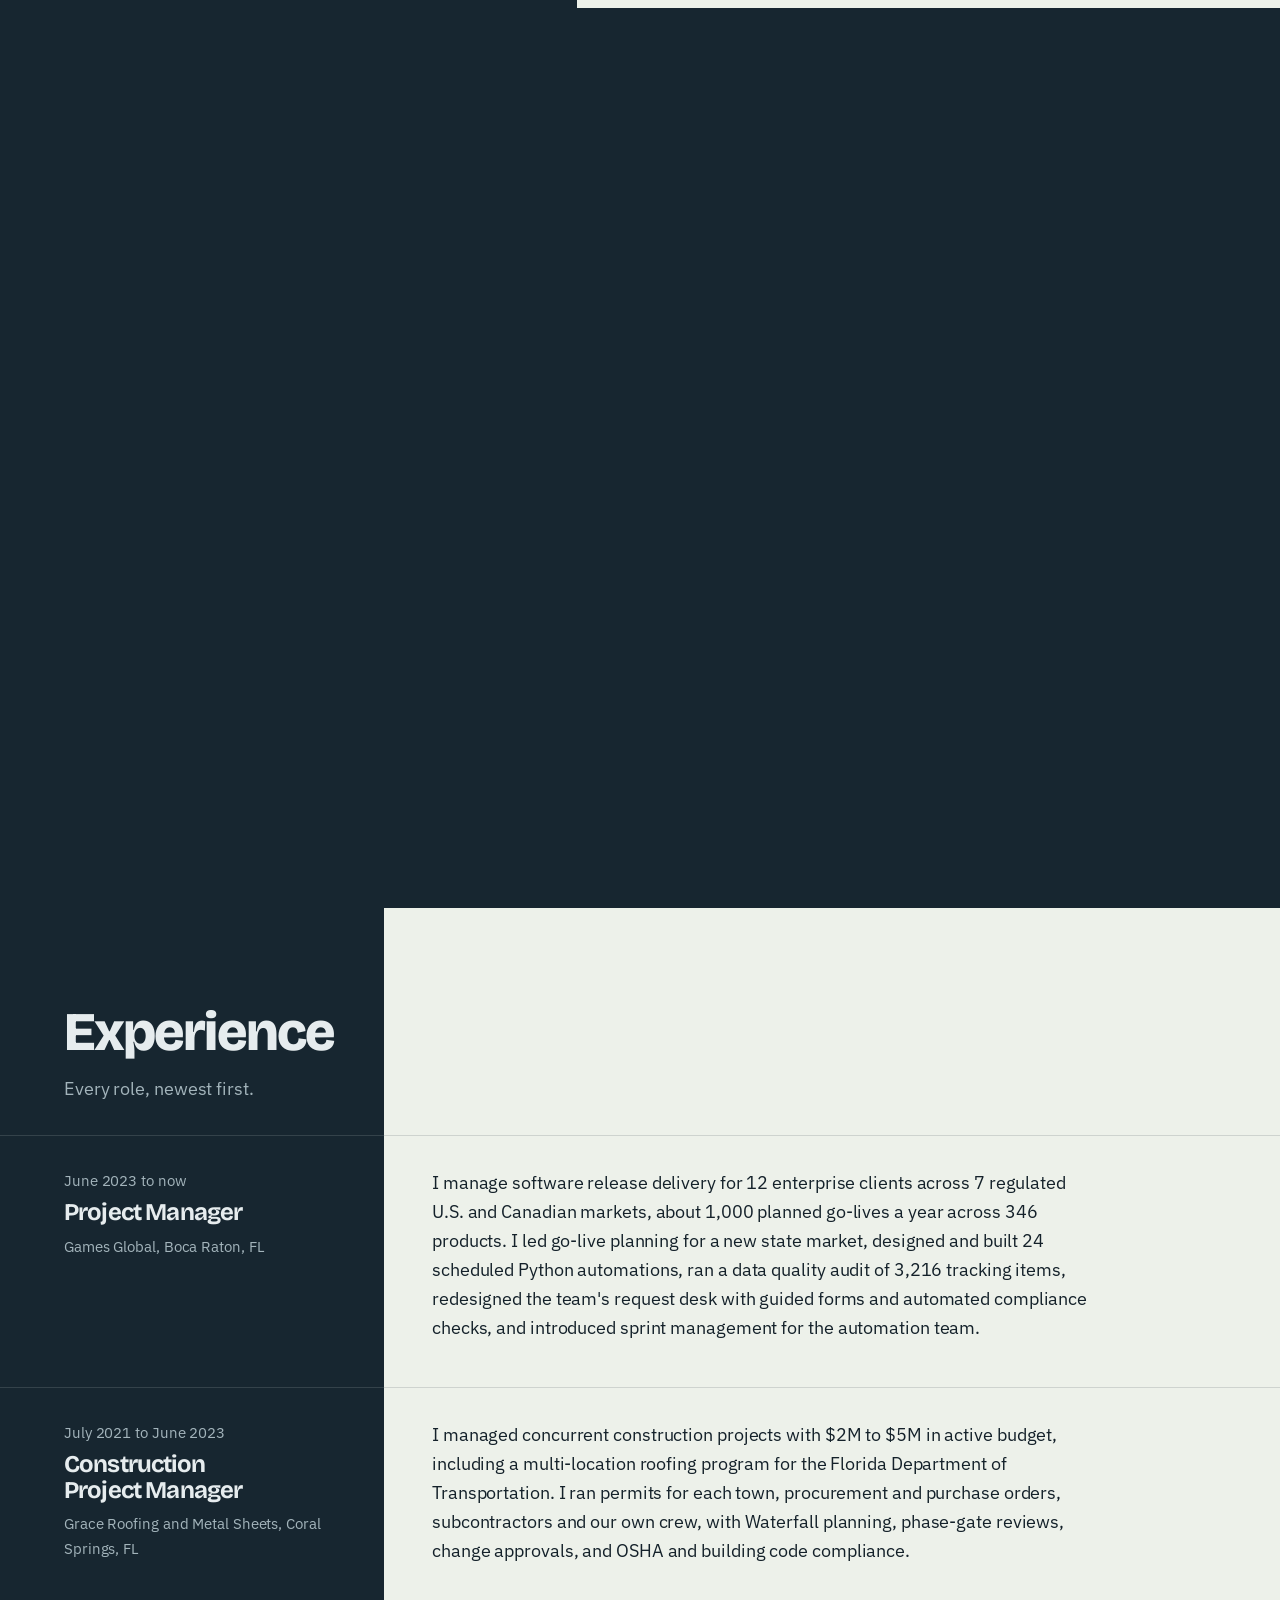
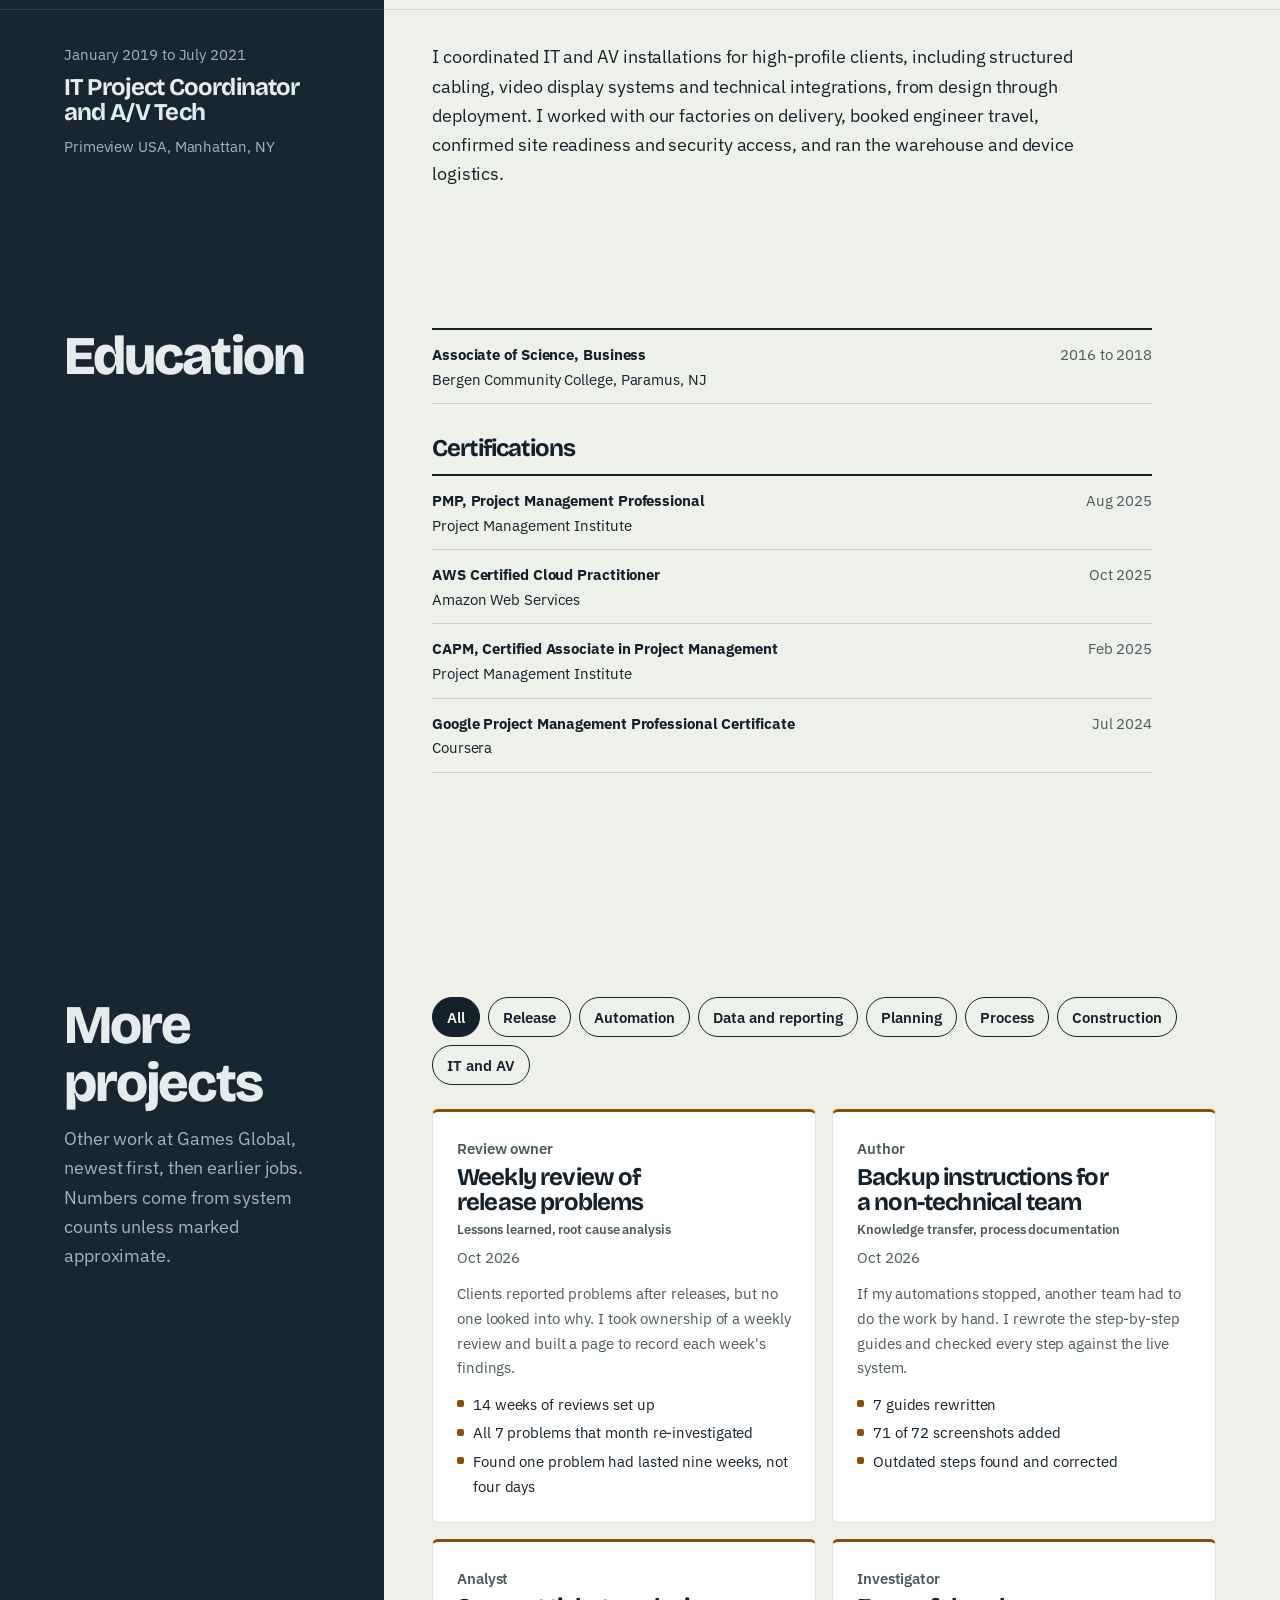
==== commit 82787242: "Add What I do pillars, experience timeline, education, project filters; move to clean address with o" ====
--- a/index.html
+++ b/index.html
@@ -8,8 +8,8 @@
 <meta property="og:type" content="website">
 <meta property="og:title" content="Yosef Bayen | Project Manager, PMP">
 <meta property="og:description" content="Yosef Bayen, PMP. Project manager for software release delivery in regulated markets, with 7+ years of experience.">
-<meta property="og:url" content="https://ybayen12-beep.github.io/Yosef-s-Portfolio-/">
-<meta property="og:image" content="https://ybayen12-beep.github.io/Yosef-s-Portfolio-/og.png">
+<meta property="og:url" content="https://ybayen12-beep.github.io/">
+<meta property="og:image" content="https://ybayen12-beep.github.io/og.png">
 <meta property="og:image:width" content="1200">
 <meta property="og:image:height" content="630">
 <meta name="twitter:card" content="summary_large_image">
@@ -244,6 +244,19 @@
   .card-link { margin-top: var(--sc-3) !important; }
   .big--sm { font-size: clamp(3rem, 1.6rem + 6vw, 7rem); }
   .scale--words strong { font-size: clamp(1.8rem, 1rem + 2.6vw, 3.2rem); }
+  .pillars { display: grid; gap: var(--sc-5); max-width: 52rem; }
+  .pillar { background: #fff; border: 1px solid color-mix(in oklab, var(--light-ink) 12%, transparent); border-left: 3px solid var(--light-accent); border-radius: var(--sc-r-sm); padding: var(--sc-5); }
+  .pillar h3 { font-size: var(--sc-t-lg); font-weight: 700; margin: 0 0 var(--sc-2); }
+  .pillar p { font-size: var(--sc-t-sm); margin: 0; }
+  .edu { list-style: none; margin: 0; padding: 0; border-top: 2px solid var(--light-ink); max-width: 46rem; }
+  .edu li { display: flex; justify-content: space-between; gap: var(--sc-5); padding: var(--sc-3) 0; border-bottom: 1px solid color-mix(in oklab, var(--light-ink) 16%, transparent); font-size: var(--sc-t-sm); }
+  .edu li span:last-child { color: var(--light-soft); white-space: nowrap; }
+  .edu-h { margin-top: var(--sc-6) !important; }
+  .filters { display: flex; flex-wrap: wrap; gap: var(--sc-2); margin-bottom: var(--sc-5); }
+  .fbtn { font: inherit; font-size: var(--sc-t-sm); font-weight: 600; padding: 6px 14px; min-height: 40px; border-radius: 999px; border: 1.5px solid var(--light-ink); background: transparent; color: var(--light-ink); cursor: pointer; }
+  .fbtn.is-on { background: var(--light-ink); color: var(--light); }
+  .fbtn:focus-visible { outline: 3px solid var(--light-accent); outline-offset: 2px; }
+  .card[hidden] { display: none; }
 </style>
 </head>
 <body>
@@ -253,6 +266,7 @@
   <div class="topnav__links">
     <a href="#about">About</a>
     <a href="#projects">Projects</a>
+    <a href="#experience">Experience</a>
     <a href="Yosef-Bayen-Resume.pdf" download>Resume</a>
     <a href="#contact">Contact</a>
   </div>
@@ -317,6 +331,30 @@
     </div>
   </section>
 
+
+  <!-- What I do: three pillars, each with the numbers behind it. -->
+  <section class="log log--half" id="what-i-do" data-sc-act="flow" aria-labelledby="do-h">
+    <div class="log-head">
+      <div class="log-l"><h2 id="do-h">What I do</h2><p>Three kinds of work, across all three of my jobs.</p></div>
+      <div class="log-r">
+        <div class="pillars">
+          <article class="pillar" data-sc-in>
+            <h3>Release and delivery management</h3>
+            <p>I manage release delivery for 12 enterprise clients across 7 regulated U.S. and Canadian markets: about 1,000 planned go-lives a year across 346 products. For a new state launch, I sequenced 65 production installs across 4 engineers in 5 working days.</p>
+          </article>
+          <article class="pillar" data-sc-in>
+            <h3>Process automation and data quality</h3>
+            <p>I designed and built 24 scheduled Python automations that replaced manual ticket and status work, then audited them: 16 scripts checked, 350 hidden errors found, a daily health check added. I also audited 3,216 tracking items and corrected 699 statuses after approval.</p>
+          </article>
+          <article class="pillar" data-sc-in>
+            <h3>Construction and field projects</h3>
+            <p>Before software, I managed a $2M to $5M multi-location roofing program for the Florida Department of Transportation over about 6 to 8 months, and coordinated factory-to-site IT and AV installations for high-profile clients.</p>
+          </article>
+        </div>
+      </div>
+    </div>
+  </section>
+
   <!-- Intro to the featured projects, so the split format explains itself. -->
   <section class="log log--half log--intro" id="projects" data-sc-act="flow" aria-labelledby="feat-h">
     <div class="log-head">
@@ -449,27 +487,73 @@
     </div>
   </section>
 
+  <!-- Experience and education: every job, in the original site's order. -->
+  <section class="log" id="experience" data-sc-act="flow" aria-labelledby="exp-h">
+    <div class="log-head">
+      <div class="log-l"><h2 id="exp-h">Experience</h2><p>Every role, newest first.</p></div>
+      <div class="log-r"></div>
+    </div>
+    <article class="row" data-sc-in>
+      <div class="log-l"><span class="when">June 2023 to now</span><h3>Project Manager</h3><p>Games Global, Boca Raton, FL</p></div>
+      <div class="log-r"><p>I manage software release delivery for 12 enterprise clients across 7 regulated U.S. and Canadian markets, about 1,000 planned go-lives a year across 346 products. I led go-live planning for a new state market, designed and built 24 scheduled Python automations, ran a data quality audit of 3,216 tracking items, redesigned the team's request desk with guided forms and automated compliance checks, and introduced sprint management for the automation team.</p></div>
+    </article>
+    <article class="row" data-sc-in>
+      <div class="log-l"><span class="when">July 2021 to June 2023</span><h3>Construction Project Manager</h3><p>Grace Roofing and Metal Sheets, Coral Springs, FL</p></div>
+      <div class="log-r"><p>I managed concurrent construction projects with $2M to $5M in active budget, including a multi-location roofing program for the Florida Department of Transportation. I ran permits for each town, procurement and purchase orders, subcontractors and our own crew, with Waterfall planning, phase-gate reviews, change approvals, and OSHA and building code compliance.</p></div>
+    </article>
+    <article class="row" data-sc-in>
+      <div class="log-l"><span class="when">January 2019 to July 2021</span><h3>IT Project Coordinator and A/V Tech</h3><p>Primeview USA, Manhattan, NY</p></div>
+      <div class="log-r"><p>I coordinated IT and AV installations for high-profile clients, including structured cabling, video display systems and technical integrations, from design through deployment. I worked with our factories on delivery, booked engineer travel, confirmed site readiness and security access, and ran the warehouse and device logistics.</p></div>
+    </article>
+
+    <div class="log-head log-head--sub">
+      <div class="log-l"><h2>Education</h2></div>
+      <div class="log-r">
+        <ul class="edu">
+          <li><span><b>Associate of Science, Business</b><br>Bergen Community College, Paramus, NJ</span><span>2016 to 2018</span></li>
+        </ul>
+        <h3 class="col-title edu-h">Certifications</h3>
+        <ul class="edu">
+          <li><span><b>PMP, Project Management Professional</b><br>Project Management Institute</span><span>Aug 2025</span></li>
+          <li><span><b>AWS Certified Cloud Practitioner</b><br>Amazon Web Services</span><span>Oct 2025</span></li>
+          <li><span><b>CAPM, Certified Associate in Project Management</b><br>Project Management Institute</span><span>Feb 2025</span></li>
+          <li><span><b>Google Project Management Professional Certificate</b><br>Coursera</span><span>Jul 2024</span></li>
+        </ul>
+      </div>
+    </div>
+  </section>
+
   <!-- More projects, tools and what I bring: the original site's layout, on the light side of the split. -->
   <section class="log log--cards" id="work-log" data-sc-act="flow" aria-labelledby="log-h">
     <div class="log-head">
       <div class="log-l"><h2 id="log-h">More projects</h2><p>Other work at Games Global, newest first, then earlier jobs. Numbers come from system counts unless marked approximate.</p></div>
       <div class="log-r">
+        <div class="filters" role="group" aria-label="Filter projects">
+          <button type="button" class="fbtn is-on" data-f="all" aria-pressed="true">All</button>
+          <button type="button" class="fbtn" data-f="release" aria-pressed="false">Release</button>
+          <button type="button" class="fbtn" data-f="automation" aria-pressed="false">Automation</button>
+          <button type="button" class="fbtn" data-f="reporting" aria-pressed="false">Data and reporting</button>
+          <button type="button" class="fbtn" data-f="planning" aria-pressed="false">Planning</button>
+          <button type="button" class="fbtn" data-f="process" aria-pressed="false">Process</button>
+          <button type="button" class="fbtn" data-f="construction" aria-pressed="false">Construction</button>
+          <button type="button" class="fbtn" data-f="field" aria-pressed="false">IT and AV</button>
+        </div>
         <div class="cards">
-          <article class="card" data-sc-in><p class="card-role">Review owner</p><h3>Weekly review of release problems</h3><p class="card-tags">Lessons learned, root cause analysis</p><p class="card-date">Oct 2026</p><p>Clients reported problems after releases, but no one looked into why. I took ownership of a weekly review and built a page to record each week's findings.</p><ul><li>14 weeks of reviews set up</li><li>All 7 problems that month re-investigated</li><li>Found one problem had lasted nine weeks, not four days</li></ul></article>
-          <article class="card" data-sc-in><p class="card-role">Author</p><h3>Backup instructions for a non-technical team</h3><p class="card-tags">Knowledge transfer, process documentation</p><p class="card-date">Oct 2026</p><p>If my automations stopped, another team had to do the work by hand. I rewrote the step-by-step guides and checked every step against the live system.</p><ul><li>7 guides rewritten</li><li>71 of 72 screenshots added</li><li>Outdated steps found and corrected</li></ul></article>
-          <article class="card" data-sc-in><p class="card-role">Analyst</p><h3>Support ticket analysis</h3><p class="card-tags">Root cause analysis, stakeholder reporting</p><p class="card-date">Sep 2026</p><p>Leadership wanted to see support tickets by client, release, cause, market and time to resolve. I analyzed the full history and built a dashboard.</p><ul><li>3,677 tickets analyzed</li><li>Median time to resolve corrected from 5.03 to 4.74 days by using the real close date</li></ul></article>
-          <article class="card" data-sc-in><p class="card-role">Investigator</p><h3>Fewer false alarms</h3><p class="card-tags">Root cause analysis, quality control</p><p class="card-date">Sep 2026</p><p>A tracking view flagged 65 games as needing attention. I checked each one, found three causes, and fixed four automations.</p><ul><li>65 flags checked, about 10 were real</li><li>4 automations fixed</li></ul></article>
-          <article class="card" data-sc-in><p class="card-role">Author</p><h3>Case for a third engineer</h3><p class="card-tags">Capacity planning, variance analysis</p><p class="card-date">Aug 2026</p><p>Was the team's backlog a planning problem or too much unplanned work? I measured both against the team's own time budget and wrote a report for leadership.</p><ul><li>Unplanned work ran at 152% of its budget</li><li>Planned work used 58% of its budget</li></ul></article>
-          <article class="card" data-sc-in><p class="card-role">Builder</p><h3>Contract commitments tracker</h3><p class="card-tags">Service-level agreement (SLA) tracking</p><p class="card-date">Aug 2026</p><p>Leadership wanted to see what each client contract promises, such as uptime and response times, without reading every contract. I built a tracker.</p><ul><li>17 contracts tracked</li><li>2 more reviewed and listed as excluded</li></ul></article>
-          <article class="card" data-sc-in><p class="card-role">Automation builder</p><h3>Stopped old versions from replacing new ones</h3><p class="card-tags">Release management, risk mitigation</p><p class="card-date">Aug 2026</p><p>When a newer update arrived while an older one was still scheduled, both stayed live. I changed the automation to cancel the older one.</p><ul><li>28 duplicate tickets found across 7 games</li><li>All 28 cancelled and checked</li></ul></article>
-          <article class="card" data-sc-in><p class="card-role">Audit owner</p><h3>Removed duplicate records</h3><p class="card-tags">Data quality audit, change approval</p><p class="card-date">Aug 2026</p><p>Some deliveries were tracked twice. I found the cause and tested a fix against every live record before removing anything.</p><ul><li>2,130 records checked</li><li>29 duplicates found, none flagged by mistake</li></ul></article>
-          <article class="card" data-sc-in><p class="card-role">Set the rules</p><h3>Fairer install scheduling</h3><p class="card-tags">Resource scheduling, process improvement</p><p class="card-date">Jul 2026</p><p>Installs were booked weeks out while engineers had free time. I set new scheduling rules and had the three scheduling automations follow them.</p><ul><li>Found records being silently skipped (223 against a limit of 200)</li><li>Limit raised to 450, with an alert</li></ul></article>
-          <article class="card" data-sc-in><p class="card-role">Automation builder</p><h3>Automatic closing of finished work</h3><p class="card-tags">Process improvement, quality control</p><p class="card-date">Jul 2026</p><p>Finished records stayed open and had to be closed by hand. I built an automation that closes them once all their tickets are done.</p><ul><li>21 records closed on the first run</li><li>170 of 520 sub-tasks closed, no errors</li></ul></article>
-          <article class="card" data-sc-in><p class="card-role">Designer and builder</p><h3>Game update automation and dashboard</h3><p class="card-tags">Process automation, monitoring and controlling</p><p class="card-date">Jun to Jul 2026</p><p>Every game update needed tickets, scheduling and status updates by hand. I built an automation that runs the whole process twice each weekday, plus a dashboard to watch it.</p><ul><li>1,220 leftover tickets cleaned up</li><li>283 tickets corrected for version details</li></ul></article>
-          <article class="card" data-sc-in><p class="card-role">Owner</p><h3>Team request desk</h3><p class="card-tags">Intake (demand) management, capacity planning</p><p class="card-date">2025 to now</p><p>Requests came in with missing details and some went to no team at all. I redesigned the intake with guided forms and automated compliance checks, and I run the desk today.</p><ul><li>10 guided request forms</li><li>150+ requests in a typical 90 days (approximate)</li><li>Monthly capacity planning</li></ul></article>
-          <article class="card" data-sc-in><p class="card-role">Sprint lead</p><h3>Sprint planning for the automation team</h3><p class="card-tags">Agile delivery, stakeholder reporting</p><p class="card-date">2025 to 2026</p><p>I introduced formal sprints for the automation team and ran sprints over a 3-month period, with progress dashboards and risk and issue logs for senior leadership.</p></article>
-          <article class="card card--past" data-sc-in><p class="card-role">Construction Project Manager</p><h3>Grace Roofing and Metal Sheets</h3><p class="card-tags">Vendor and procurement management, change approval, phase-gate reviews</p><p class="card-date">Jul 2021 to Jun 2023, Coral Springs, FL</p><p>Managed a $2M to $5M multi-location commercial roofing program for the Florida Department of Transportation (FDOT), over about 6 to 8 months.</p><ul><li>Coordinated architects, contractors, inspectors and trade vendors</li><li>Ran change approvals, risk plans and purchasing schedules</li><li>Kept every site within safety rules and building codes</li></ul><p class="card-link"><a class="story" href="case-roofing-program.html">Read the project story</a></p></article>
-          <article class="card card--past" data-sc-in><p class="card-role">IT Project Coordinator and A/V Tech</p><h3>Primeview USA</h3><p class="card-tags">Installation coordination, logistics</p><p class="card-date">Jan 2019 to Jul 2021, Manhattan, NY</p><p>Coordinated IT and audio-visual installations for high-profile clients, from design through setup.</p><ul><li>Planned installs with the engineering team</li><li>Ran the warehouse and tracked device inventory</li></ul><p class="card-link"><a class="story" href="case-av-deployment.html">Read the project story</a></p></article>
+          <article class="card" data-sc-in data-cat="reporting"><p class="card-role">Review owner</p><h3>Weekly review of release problems</h3><p class="card-tags">Lessons learned, root cause analysis</p><p class="card-date">Oct 2026</p><p>Clients reported problems after releases, but no one looked into why. I took ownership of a weekly review and built a page to record each week's findings.</p><ul><li>14 weeks of reviews set up</li><li>All 7 problems that month re-investigated</li><li>Found one problem had lasted nine weeks, not four days</li></ul></article>
+          <article class="card" data-sc-in data-cat="process"><p class="card-role">Author</p><h3>Backup instructions for a non-technical team</h3><p class="card-tags">Knowledge transfer, process documentation</p><p class="card-date">Oct 2026</p><p>If my automations stopped, another team had to do the work by hand. I rewrote the step-by-step guides and checked every step against the live system.</p><ul><li>7 guides rewritten</li><li>71 of 72 screenshots added</li><li>Outdated steps found and corrected</li></ul></article>
+          <article class="card" data-sc-in data-cat="reporting"><p class="card-role">Analyst</p><h3>Support ticket analysis</h3><p class="card-tags">Root cause analysis, stakeholder reporting</p><p class="card-date">Sep 2026</p><p>Leadership wanted to see support tickets by client, release, cause, market and time to resolve. I analyzed the full history and built a dashboard.</p><ul><li>3,677 tickets analyzed</li><li>Median time to resolve corrected from 5.03 to 4.74 days by using the real close date</li></ul></article>
+          <article class="card" data-sc-in data-cat="automation"><p class="card-role">Investigator</p><h3>Fewer false alarms</h3><p class="card-tags">Root cause analysis, quality control</p><p class="card-date">Sep 2026</p><p>A tracking view flagged 65 games as needing attention. I checked each one, found three causes, and fixed four automations.</p><ul><li>65 flags checked, about 10 were real</li><li>4 automations fixed</li></ul></article>
+          <article class="card" data-sc-in data-cat="planning"><p class="card-role">Author</p><h3>Case for a third engineer</h3><p class="card-tags">Capacity planning, variance analysis</p><p class="card-date">Aug 2026</p><p>Was the team's backlog a planning problem or too much unplanned work? I measured both against the team's own time budget and wrote a report for leadership.</p><ul><li>Unplanned work ran at 152% of its budget</li><li>Planned work used 58% of its budget</li></ul></article>
+          <article class="card" data-sc-in data-cat="reporting"><p class="card-role">Builder</p><h3>Contract commitments tracker</h3><p class="card-tags">Service-level agreement (SLA) tracking</p><p class="card-date">Aug 2026</p><p>Leadership wanted to see what each client contract promises, such as uptime and response times, without reading every contract. I built a tracker.</p><ul><li>17 contracts tracked</li><li>2 more reviewed and listed as excluded</li></ul></article>
+          <article class="card" data-sc-in data-cat="release"><p class="card-role">Automation builder</p><h3>Stopped old versions from replacing new ones</h3><p class="card-tags">Release management, risk mitigation</p><p class="card-date">Aug 2026</p><p>When a newer update arrived while an older one was still scheduled, both stayed live. I changed the automation to cancel the older one.</p><ul><li>28 duplicate tickets found across 7 games</li><li>All 28 cancelled and checked</li></ul></article>
+          <article class="card" data-sc-in data-cat="reporting"><p class="card-role">Audit owner</p><h3>Removed duplicate records</h3><p class="card-tags">Data quality audit, change approval</p><p class="card-date">Aug 2026</p><p>Some deliveries were tracked twice. I found the cause and tested a fix against every live record before removing anything.</p><ul><li>2,130 records checked</li><li>29 duplicates found, none flagged by mistake</li></ul></article>
+          <article class="card" data-sc-in data-cat="planning"><p class="card-role">Set the rules</p><h3>Fairer install scheduling</h3><p class="card-tags">Resource scheduling, process improvement</p><p class="card-date">Jul 2026</p><p>Installs were booked weeks out while engineers had free time. I set new scheduling rules and had the three scheduling automations follow them.</p><ul><li>Found records being silently skipped (223 against a limit of 200)</li><li>Limit raised to 450, with an alert</li></ul></article>
+          <article class="card" data-sc-in data-cat="automation"><p class="card-role">Automation builder</p><h3>Automatic closing of finished work</h3><p class="card-tags">Process improvement, quality control</p><p class="card-date">Jul 2026</p><p>Finished records stayed open and had to be closed by hand. I built an automation that closes them once all their tickets are done.</p><ul><li>21 records closed on the first run</li><li>170 of 520 sub-tasks closed, no errors</li></ul></article>
+          <article class="card" data-sc-in data-cat="automation"><p class="card-role">Designer and builder</p><h3>Game update automation and dashboard</h3><p class="card-tags">Process automation, monitoring and controlling</p><p class="card-date">Jun to Jul 2026</p><p>Every game update needed tickets, scheduling and status updates by hand. I built an automation that runs the whole process twice each weekday, plus a dashboard to watch it.</p><ul><li>1,220 leftover tickets cleaned up</li><li>283 tickets corrected for version details</li></ul></article>
+          <article class="card" data-sc-in data-cat="process"><p class="card-role">Owner</p><h3>Team request desk</h3><p class="card-tags">Intake (demand) management, capacity planning</p><p class="card-date">2025 to now</p><p>Requests came in with missing details and some went to no team at all. I redesigned the intake with guided forms and automated compliance checks, and I run the desk today.</p><ul><li>10 guided request forms</li><li>150+ requests in a typical 90 days (approximate)</li><li>Monthly capacity planning</li></ul></article>
+          <article class="card" data-sc-in data-cat="planning"><p class="card-role">Sprint lead</p><h3>Sprint planning for the automation team</h3><p class="card-tags">Agile delivery, stakeholder reporting</p><p class="card-date">2025 to 2026</p><p>I introduced formal sprints for the automation team and ran sprints over a 3-month period, with progress dashboards and risk and issue logs for senior leadership.</p></article>
+          <article class="card card--past" data-sc-in data-cat="construction"><p class="card-role">Construction Project Manager</p><h3>Grace Roofing and Metal Sheets</h3><p class="card-tags">Vendor and procurement management, change approval, phase-gate reviews</p><p class="card-date">Jul 2021 to Jun 2023, Coral Springs, FL</p><p>Managed a $2M to $5M multi-location commercial roofing program for the Florida Department of Transportation (FDOT), over about 6 to 8 months.</p><ul><li>Coordinated architects, contractors, inspectors and trade vendors</li><li>Ran change approvals, risk plans and purchasing schedules</li><li>Kept every site within safety rules and building codes</li></ul><p class="card-link"><a class="story" href="case-roofing-program.html">Read the project story</a></p></article>
+          <article class="card card--past" data-sc-in data-cat="field"><p class="card-role">IT Project Coordinator and A/V Tech</p><h3>Primeview USA</h3><p class="card-tags">Installation coordination, logistics</p><p class="card-date">Jan 2019 to Jul 2021, Manhattan, NY</p><p>Coordinated IT and audio-visual installations for high-profile clients, from design through setup.</p><ul><li>Planned installs with the engineering team</li><li>Ran the warehouse and tracked device inventory</li></ul><p class="card-link"><a class="story" href="case-av-deployment.html">Read the project story</a></p></article>
         </div>
       </div>
     </div>
@@ -486,16 +570,6 @@
       </div>
     </div>
 
-    <div class="log-head log-head--sub">
-      <div class="log-l"><h2>What I bring</h2></div>
-      <div class="log-r">
-        <div class="toolgrid toolgrid--3">
-          <div><h3>Delivery that holds</h3><p>Sprint planning, clear backlogs and tracking that the team keeps using, backed by dashboards leadership can read.</p></div>
-          <div><h3>Ownership of the work</h3><p>I run the request desk, plan capacity and fix the process myself, including the automation behind it.</p></div>
-          <div><h3>Clear communication</h3><p>8 to 12 people per project across technical and business teams, with plain updates up and down.</p></div>
-        </div>
-      </div>
-    </div>
   </section>
 
   <!-- A5 close: the divider sweeps away and the fixed side owns the screen. -->
@@ -594,6 +668,19 @@
     }
     requestAnimationFrame(frame);
   })();
+
+  // Project filter: show only cards in the chosen category.
+  (function () {
+    var btns = Array.prototype.slice.call(document.querySelectorAll('.fbtn'));
+    var cards = Array.prototype.slice.call(document.querySelectorAll('.card[data-cat]'));
+    btns.forEach(function (b) {
+      b.addEventListener('click', function () {
+        var f = b.getAttribute('data-f');
+        btns.forEach(function (x) { var on = x === b; x.classList.toggle('is-on', on); x.setAttribute('aria-pressed', on ? 'true' : 'false'); });
+        cards.forEach(function (c) { c.hidden = !(f === 'all' || c.getAttribute('data-cat') === f); });
+      });
+    });
+  })();
 </script>
 </body>
 </html>
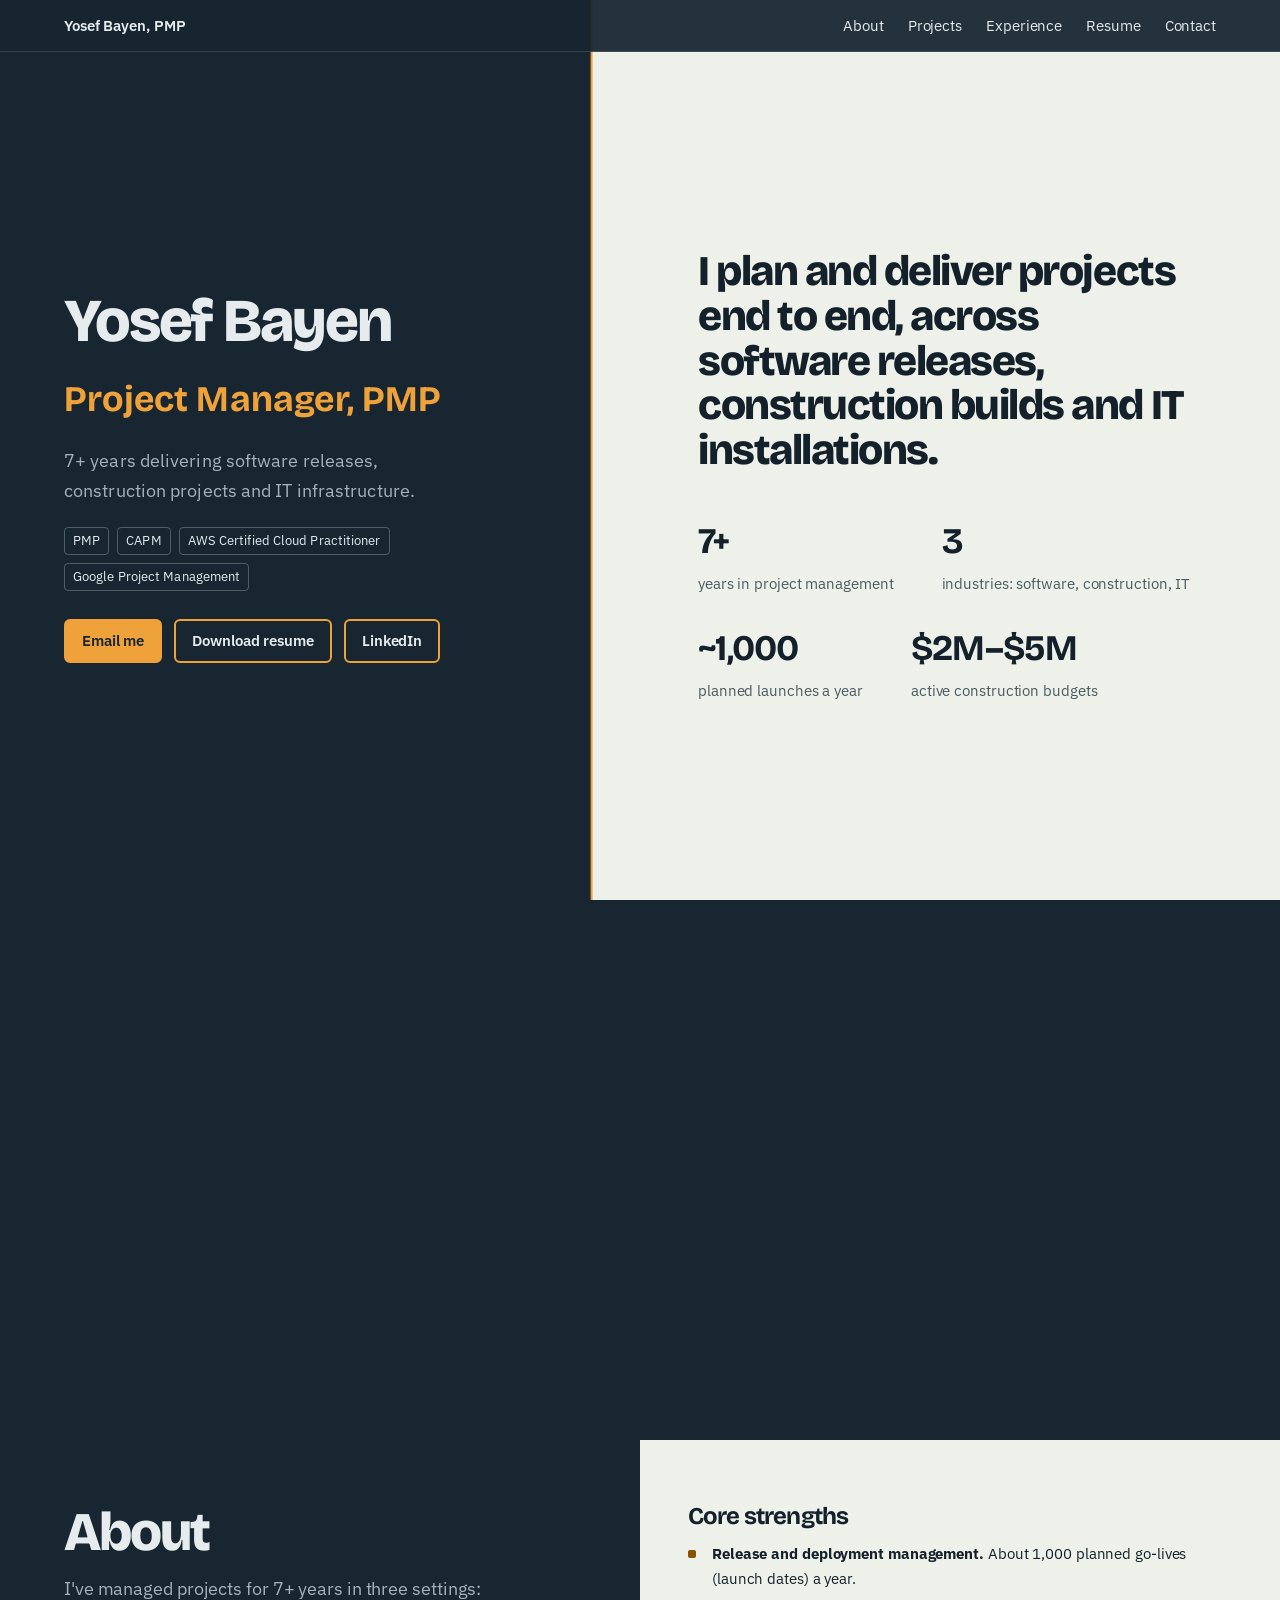
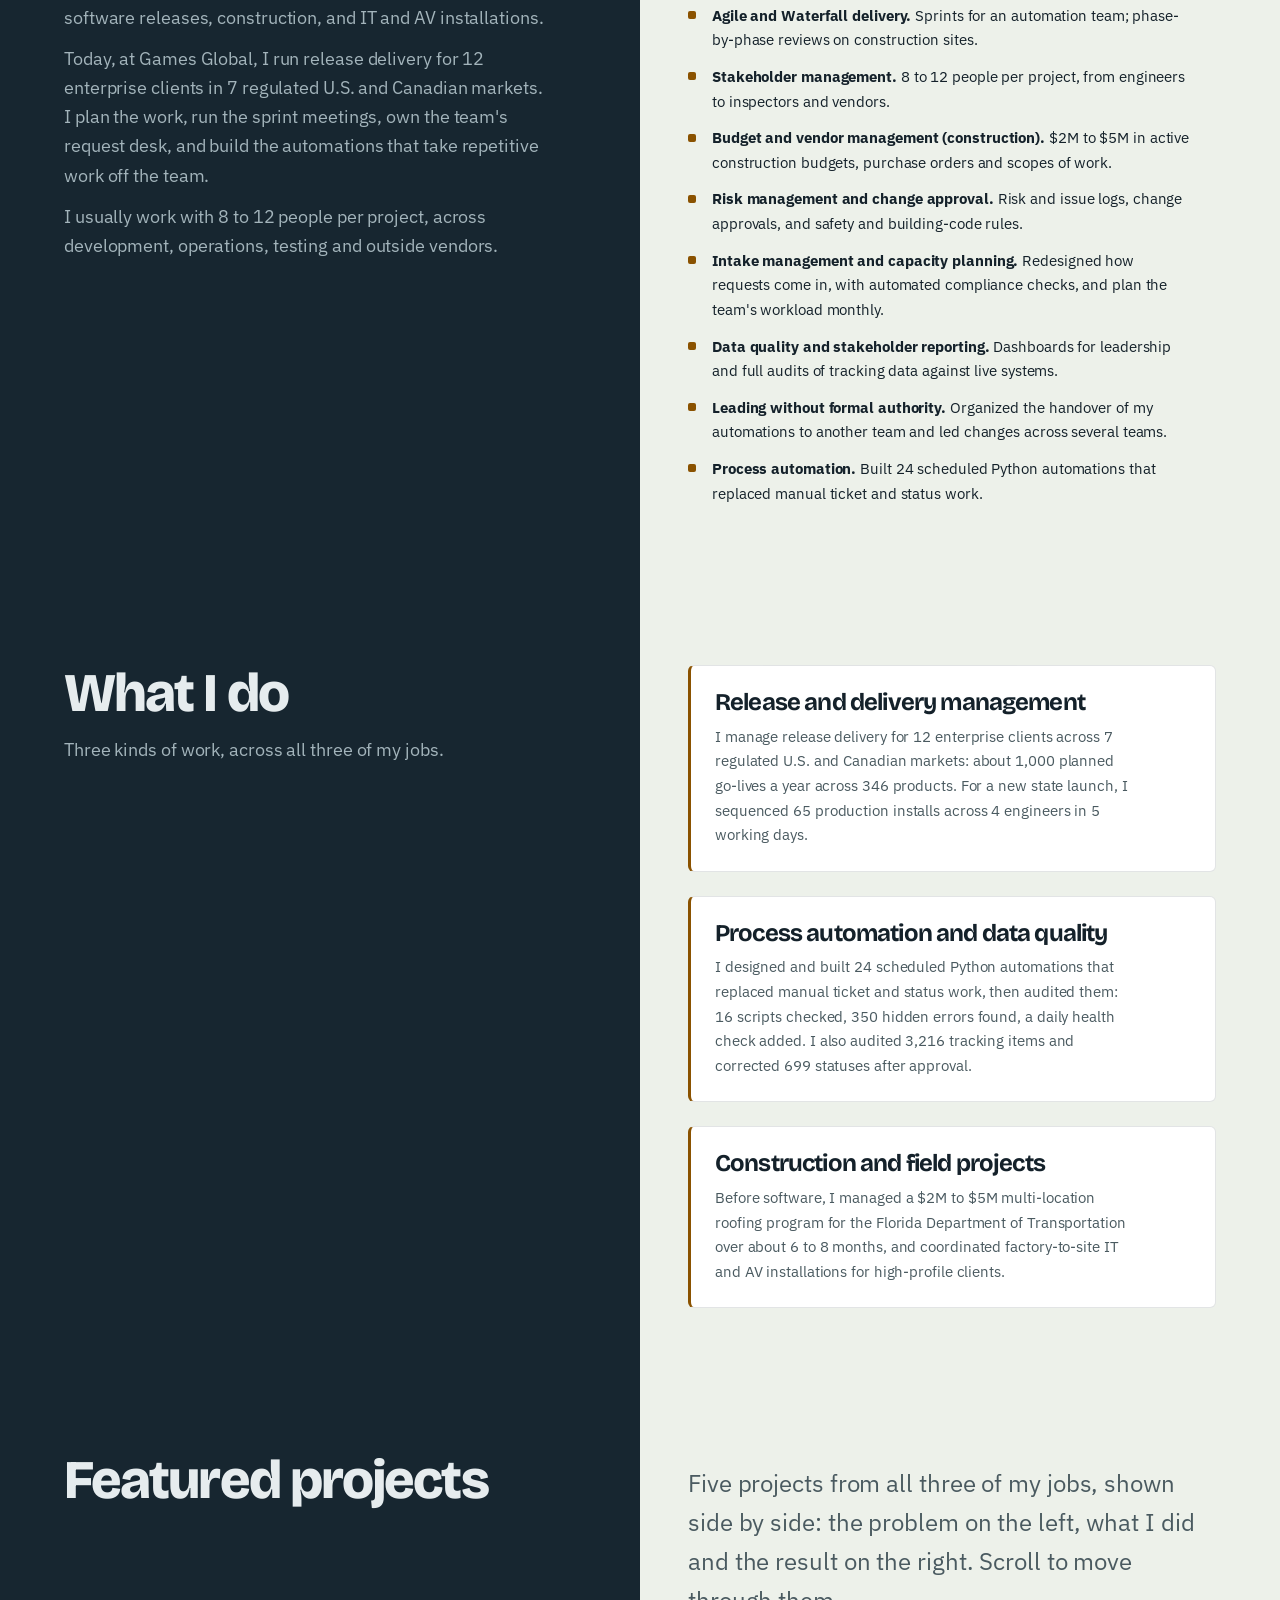
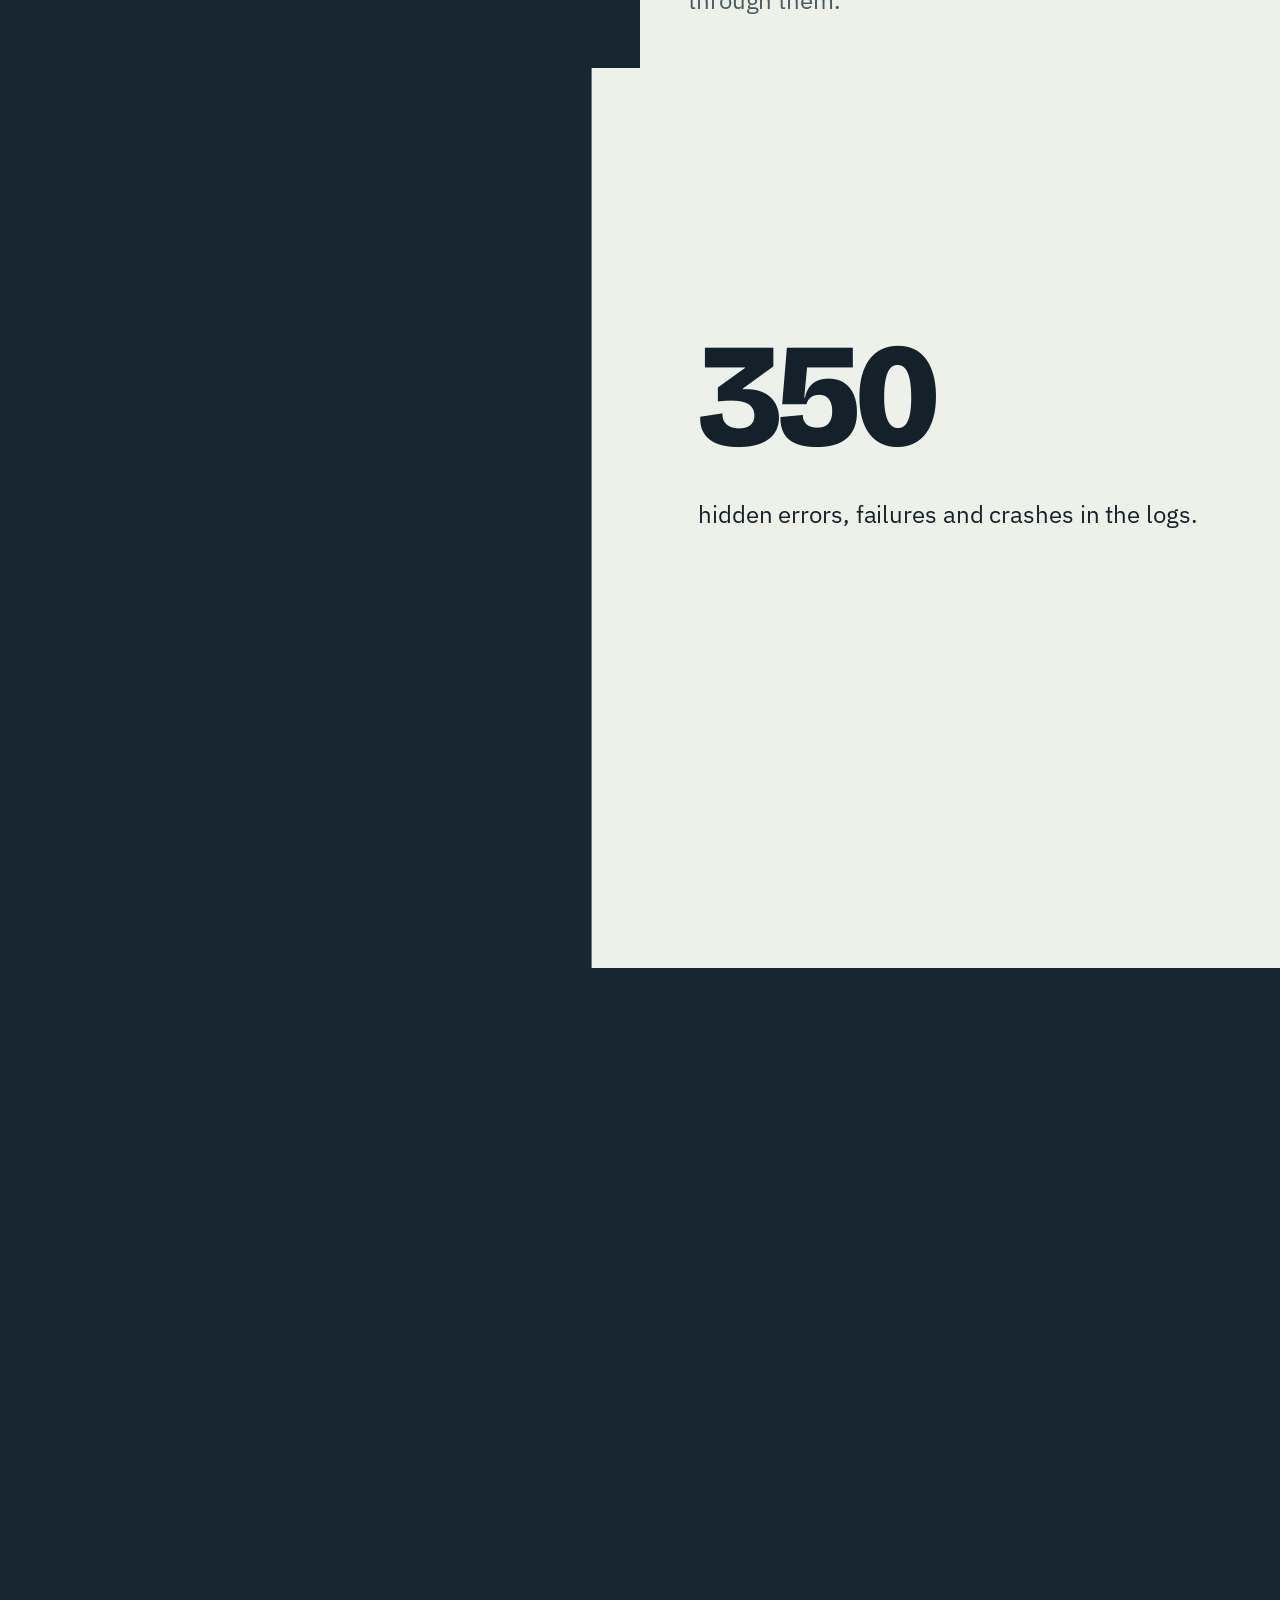
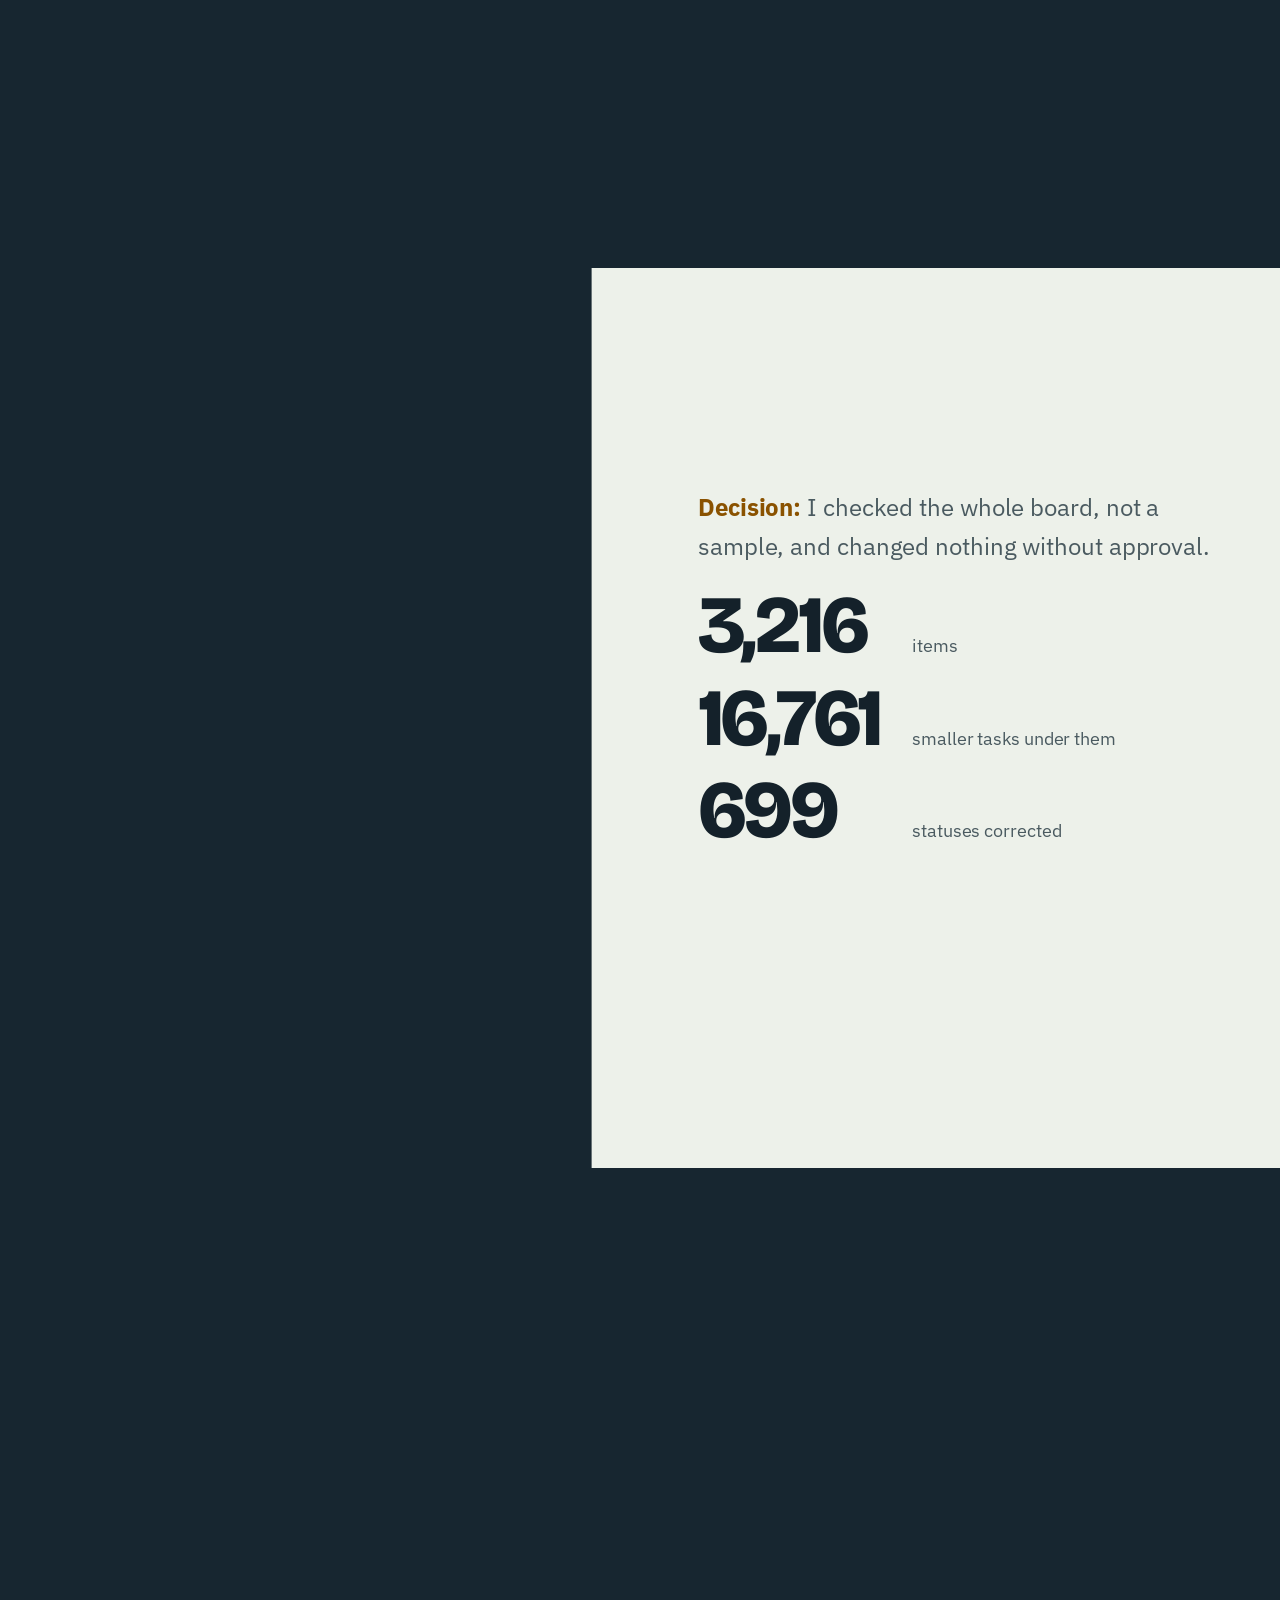
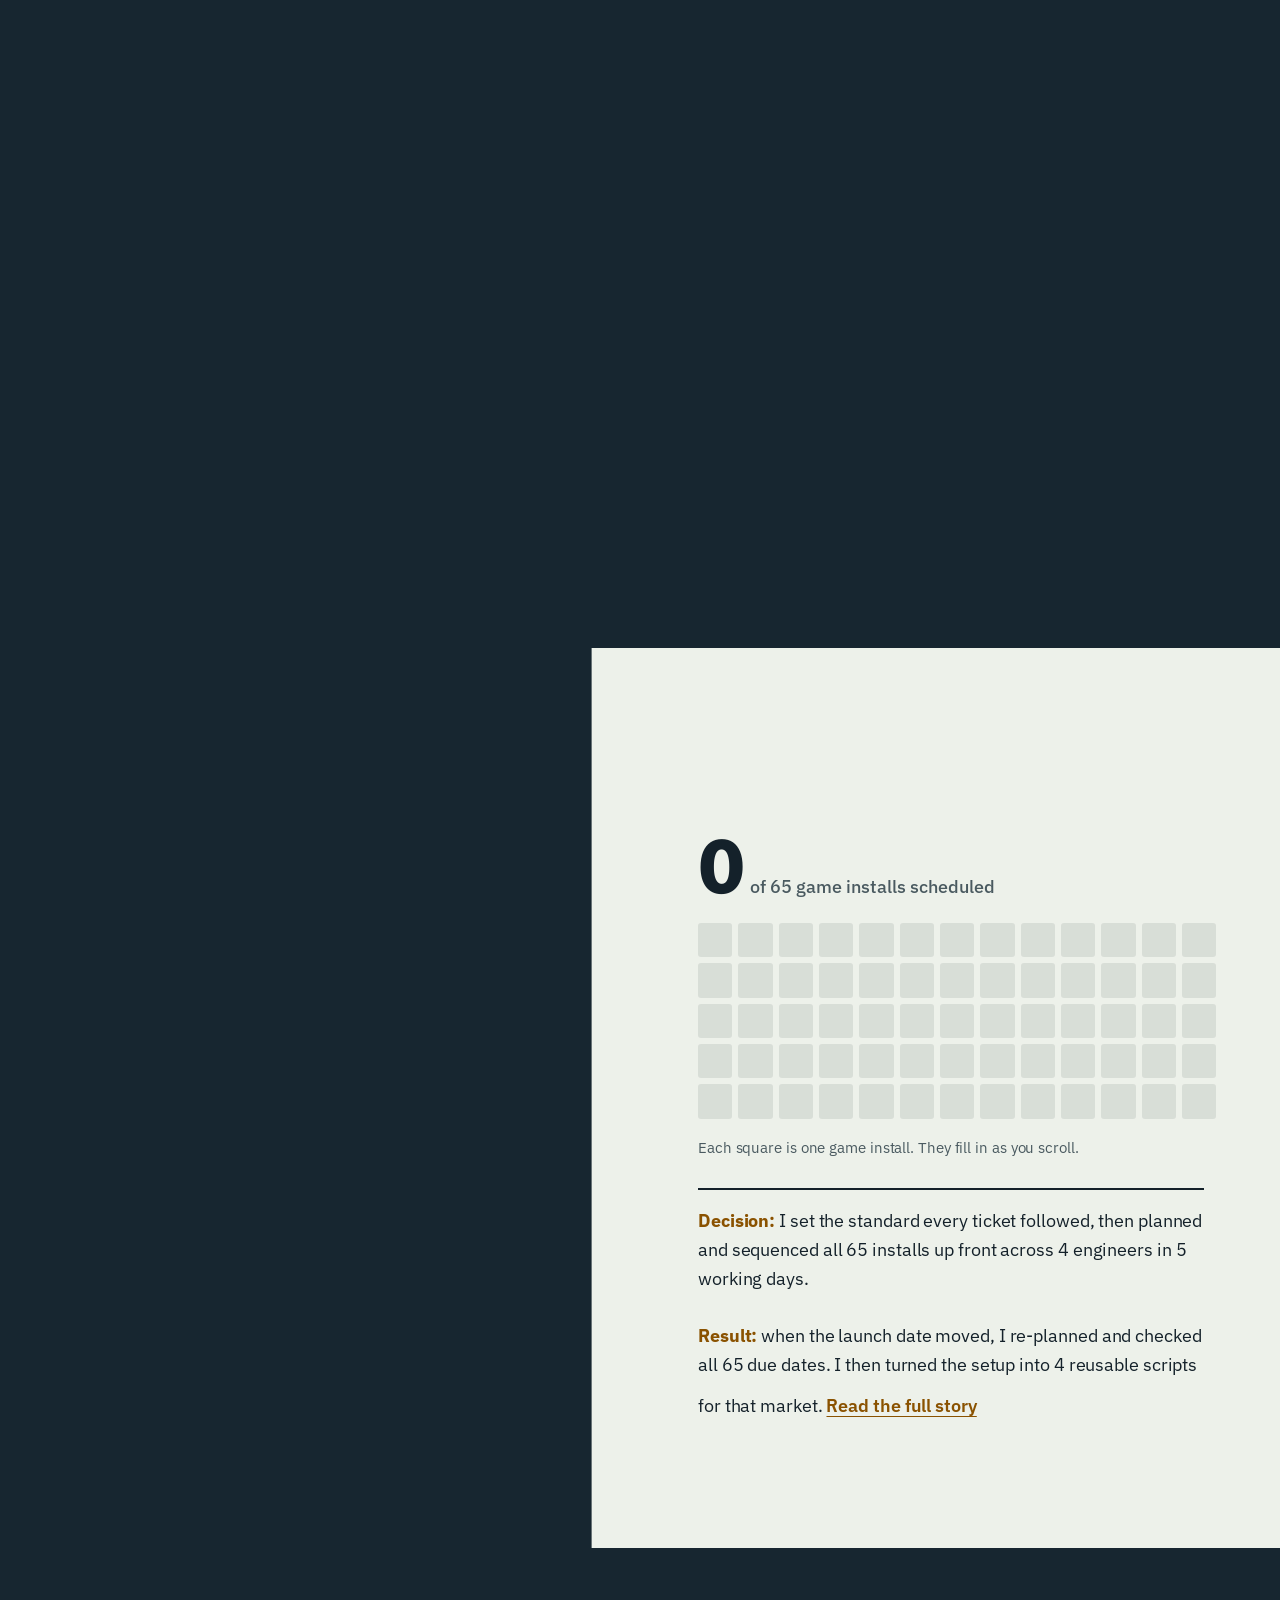
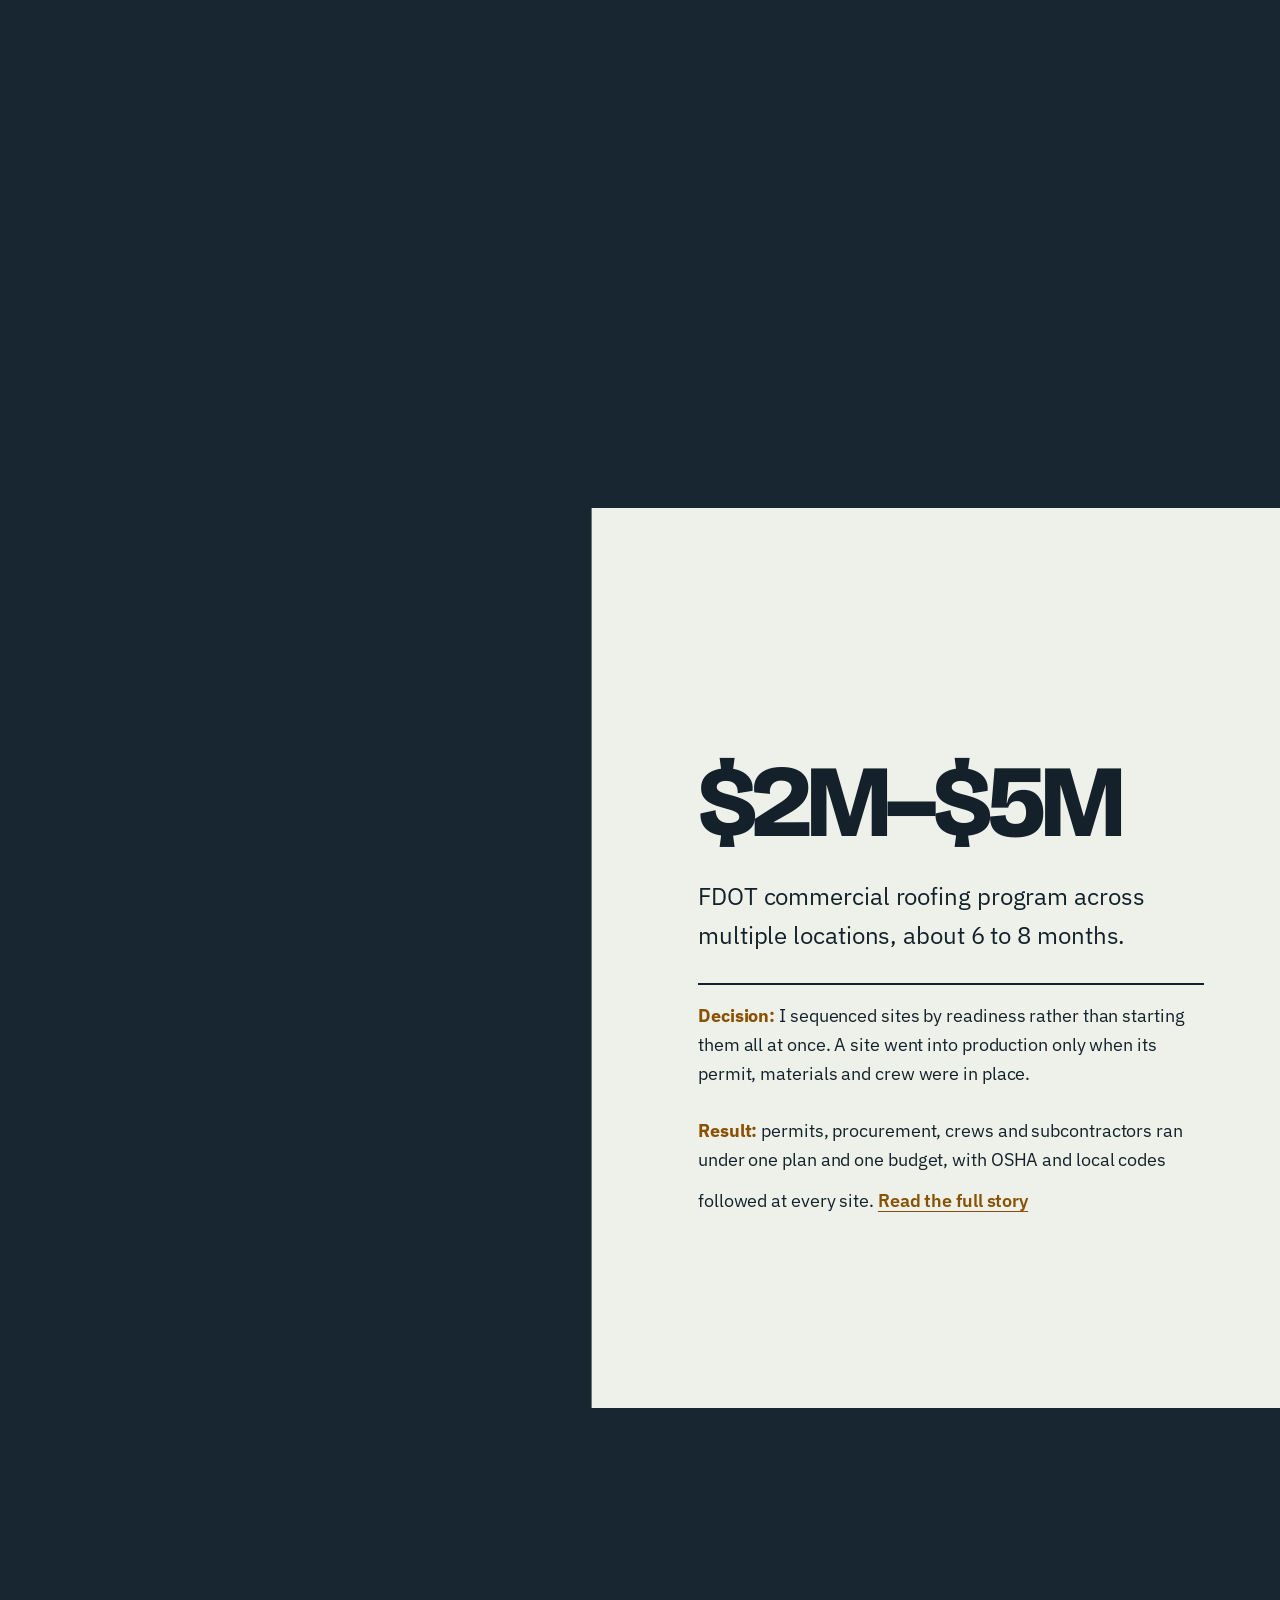
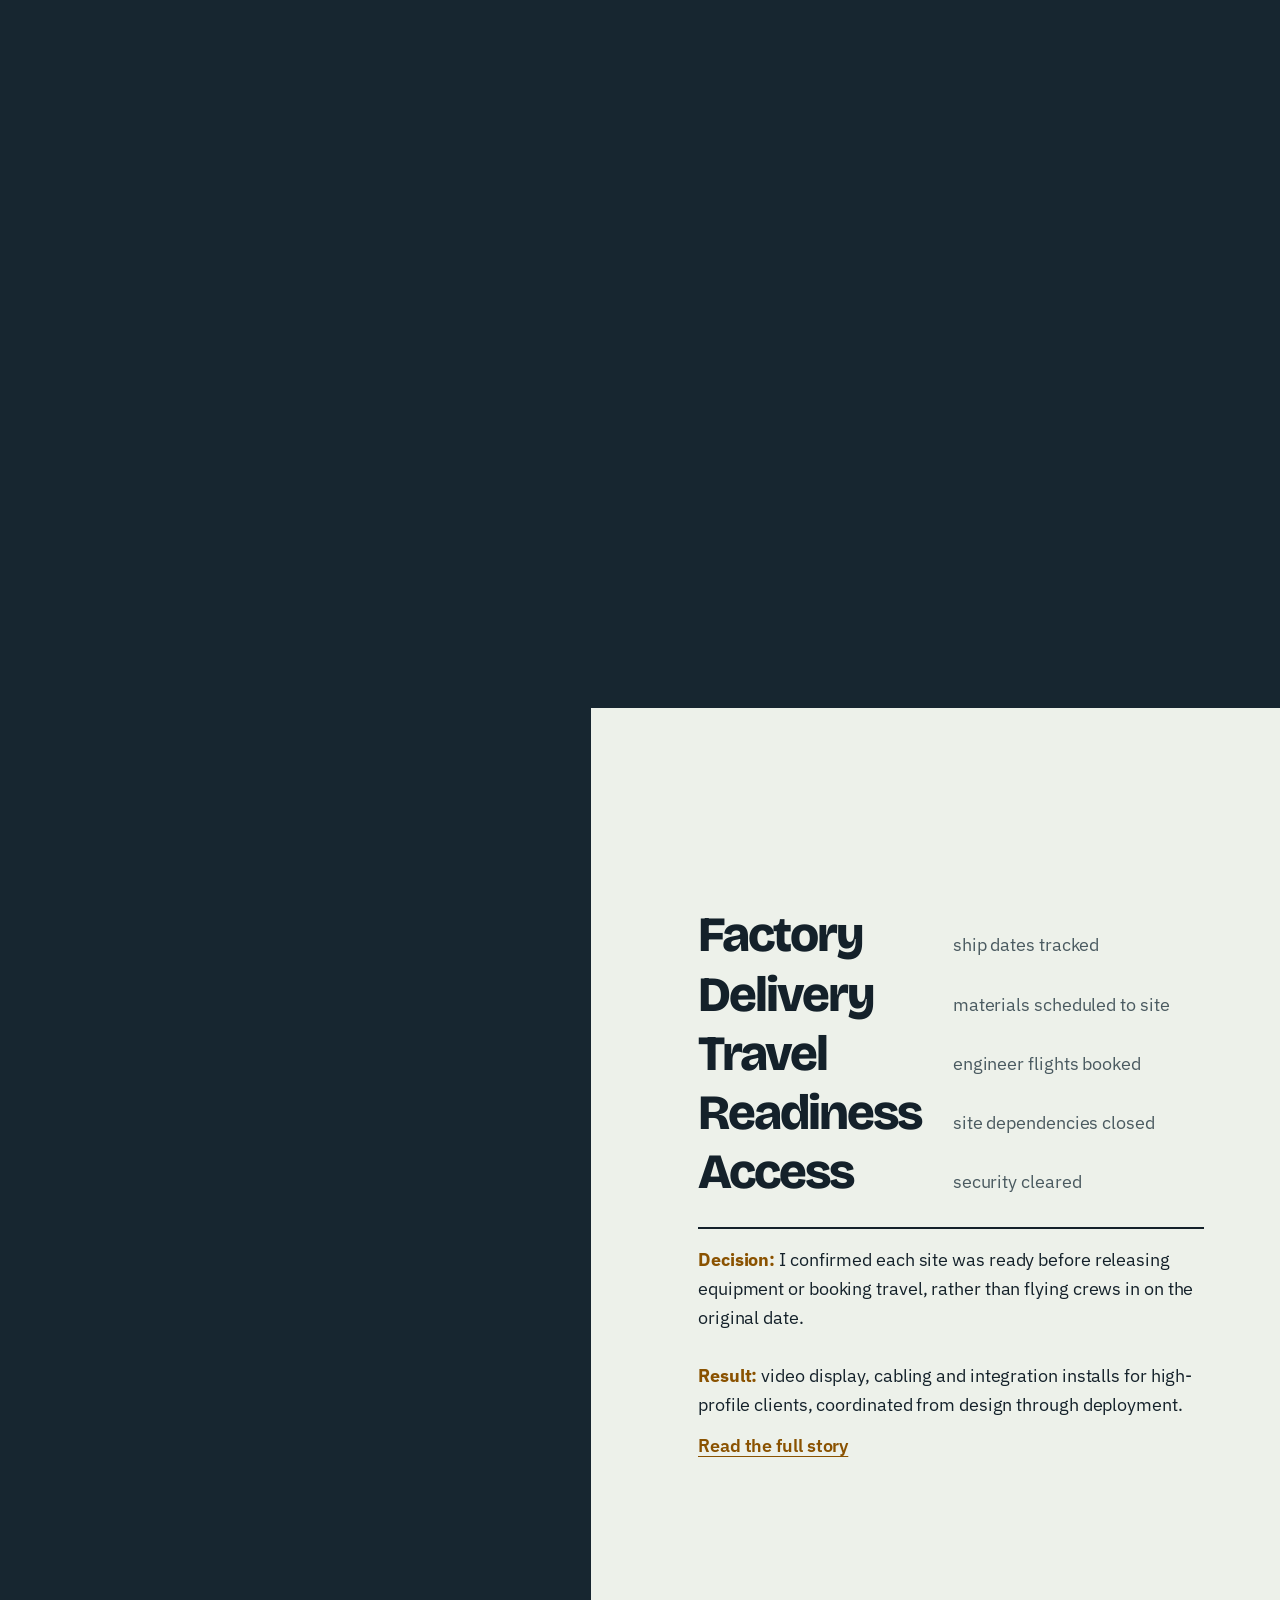
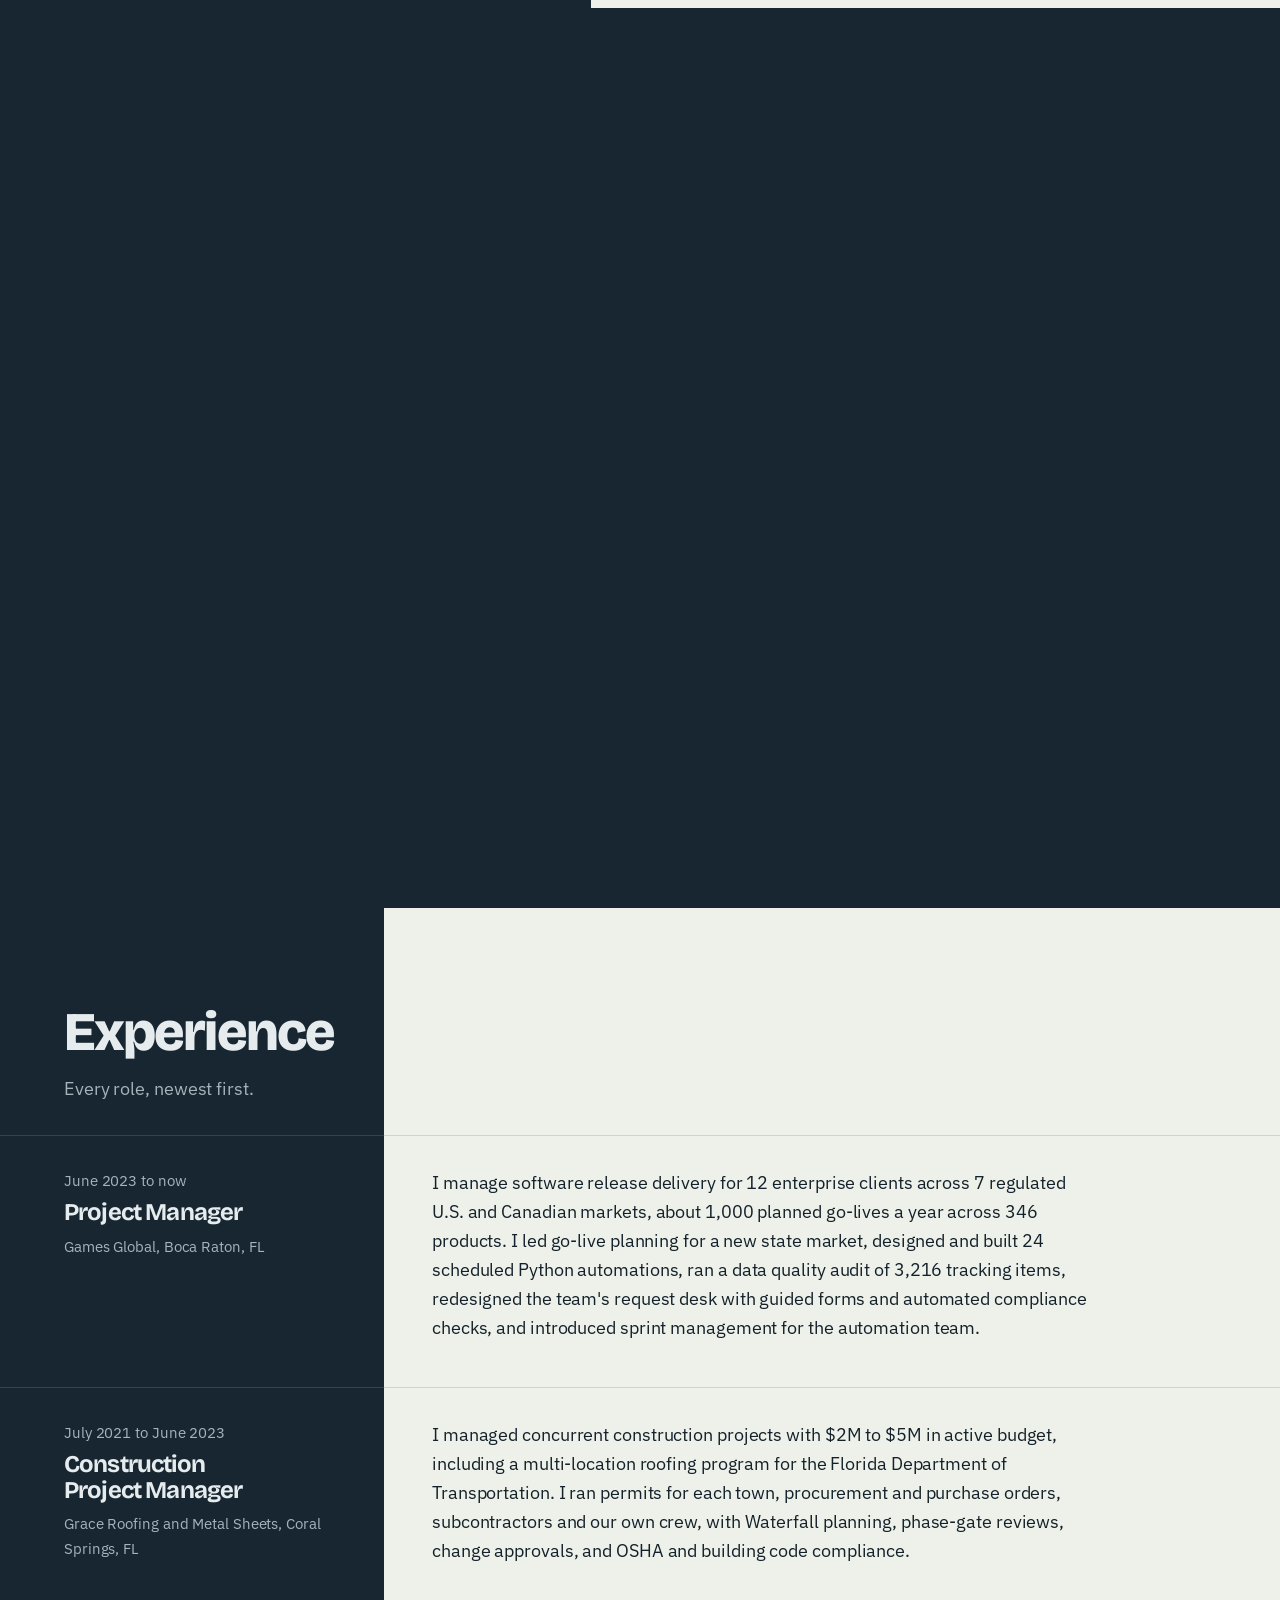
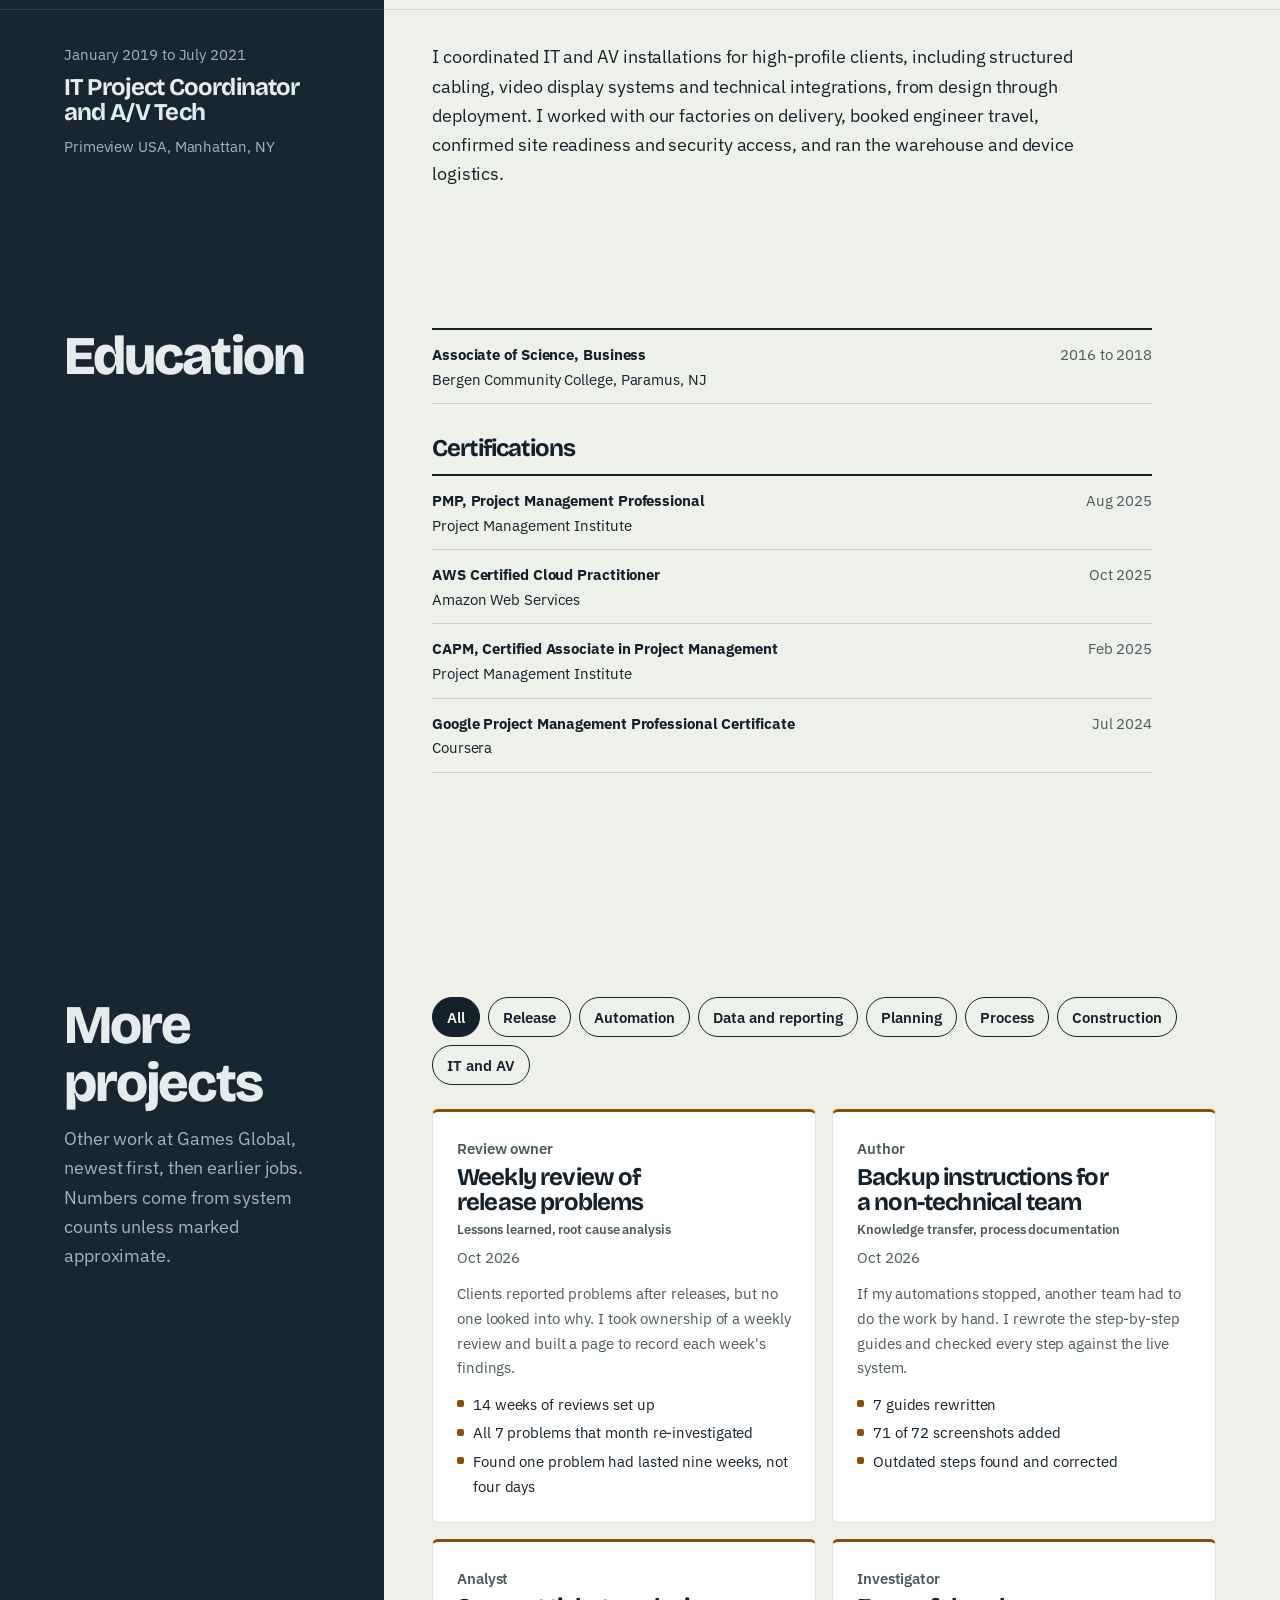
==== commit 1cf152bb: "Contact screen: drop repeated lists so buttons fit on short windows Co-Authored-By: Claude Opus 5.5 " ====
--- a/index.html
+++ b/index.html
@@ -257,6 +257,7 @@
   .fbtn.is-on { background: var(--light-ink); color: var(--light); }
   .fbtn:focus-visible { outline: 3px solid var(--light-accent); outline-offset: 2px; }
   .card[hidden] { display: none; }
+  .close-line { grid-column: 1 / -1; font-size: var(--sc-t-lg); color: var(--light-soft); max-width: 52ch; margin: 0 !important; }
 </style>
 </head>
 <body>
@@ -573,30 +574,13 @@
   </section>
 
   <!-- A5 close: the divider sweeps away and the fixed side owns the screen. -->
-  <section class="close" id="contact" data-sc-act="pin" data-sc-span="1.7" data-close aria-label="Experience and contact">
+  <section class="close" id="contact" data-sc-act="pin" data-sc-span="1.7" data-close aria-label="Contact">
     <div data-sc-stage>
       <div class="found"></div>
       <div class="fixed">
         <div class="side">
           <h2 data-sc-cue="0.3">Open to project and program management roles.</h2>
-          <div data-sc-cue="0.36">
-            <p class="col-h">Experience</p>
-            <ul class="roles">
-              <li><span><b>Games Global</b>, Project Manager</span><span>2023 to now</span></li>
-              <li><span><b>Grace Roofing and Metal Sheets</b>, Construction PM</span><span>2021 to 2023</span></li>
-              <li><span><b>Primeview USA</b>, IT Project Coordinator</span><span>2019 to 2021</span></li>
-              <li><span><b>Bergen Community College</b>, A.S. Business</span><span>2016 to 2018</span></li>
-            </ul>
-          </div>
-          <div data-sc-cue="0.4">
-            <p class="col-h">Certifications</p>
-            <ul class="certs">
-              <li><span>PMP, Project Management Institute</span><span>Aug 2025</span></li>
-              <li><span>AWS Certified Cloud Practitioner</span><span>Oct 2025</span></li>
-              <li><span>CAPM, Project Management Institute</span><span>Feb 2025</span></li>
-              <li><span>Google Project Management Professional Certificate</span><span>Jul 2024</span></li>
-            </ul>
-          </div>
+          <p class="close-line" data-sc-cue="0.32">PMP-certified project manager with 7+ years across software releases, construction and IT installations.</p>
           <div class="ask" data-sc-cue="0.2">
             <a class="btn btn--solid" href="mailto:ybayen12@gmail.com">Email Yosef</a>
             <a class="btn" href="Yosef-Bayen-Resume.pdf" download>Download resume</a>
